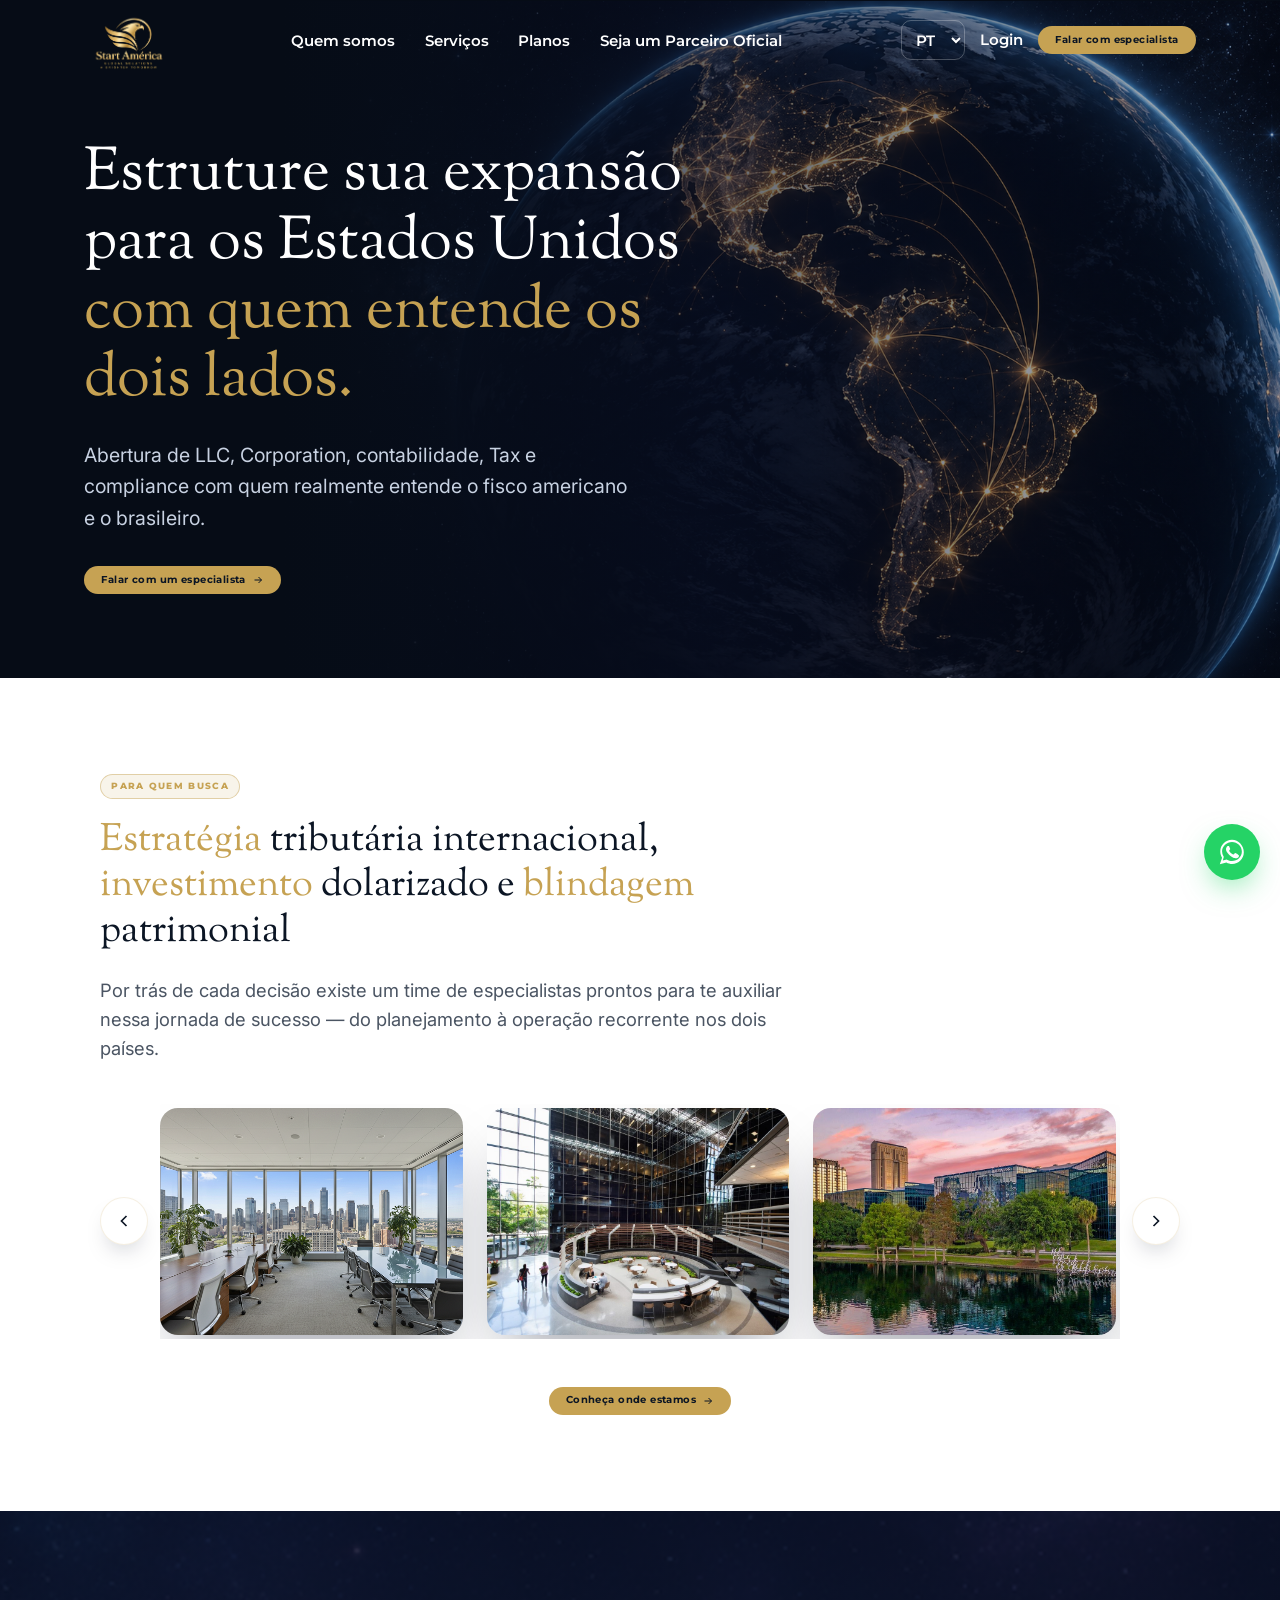
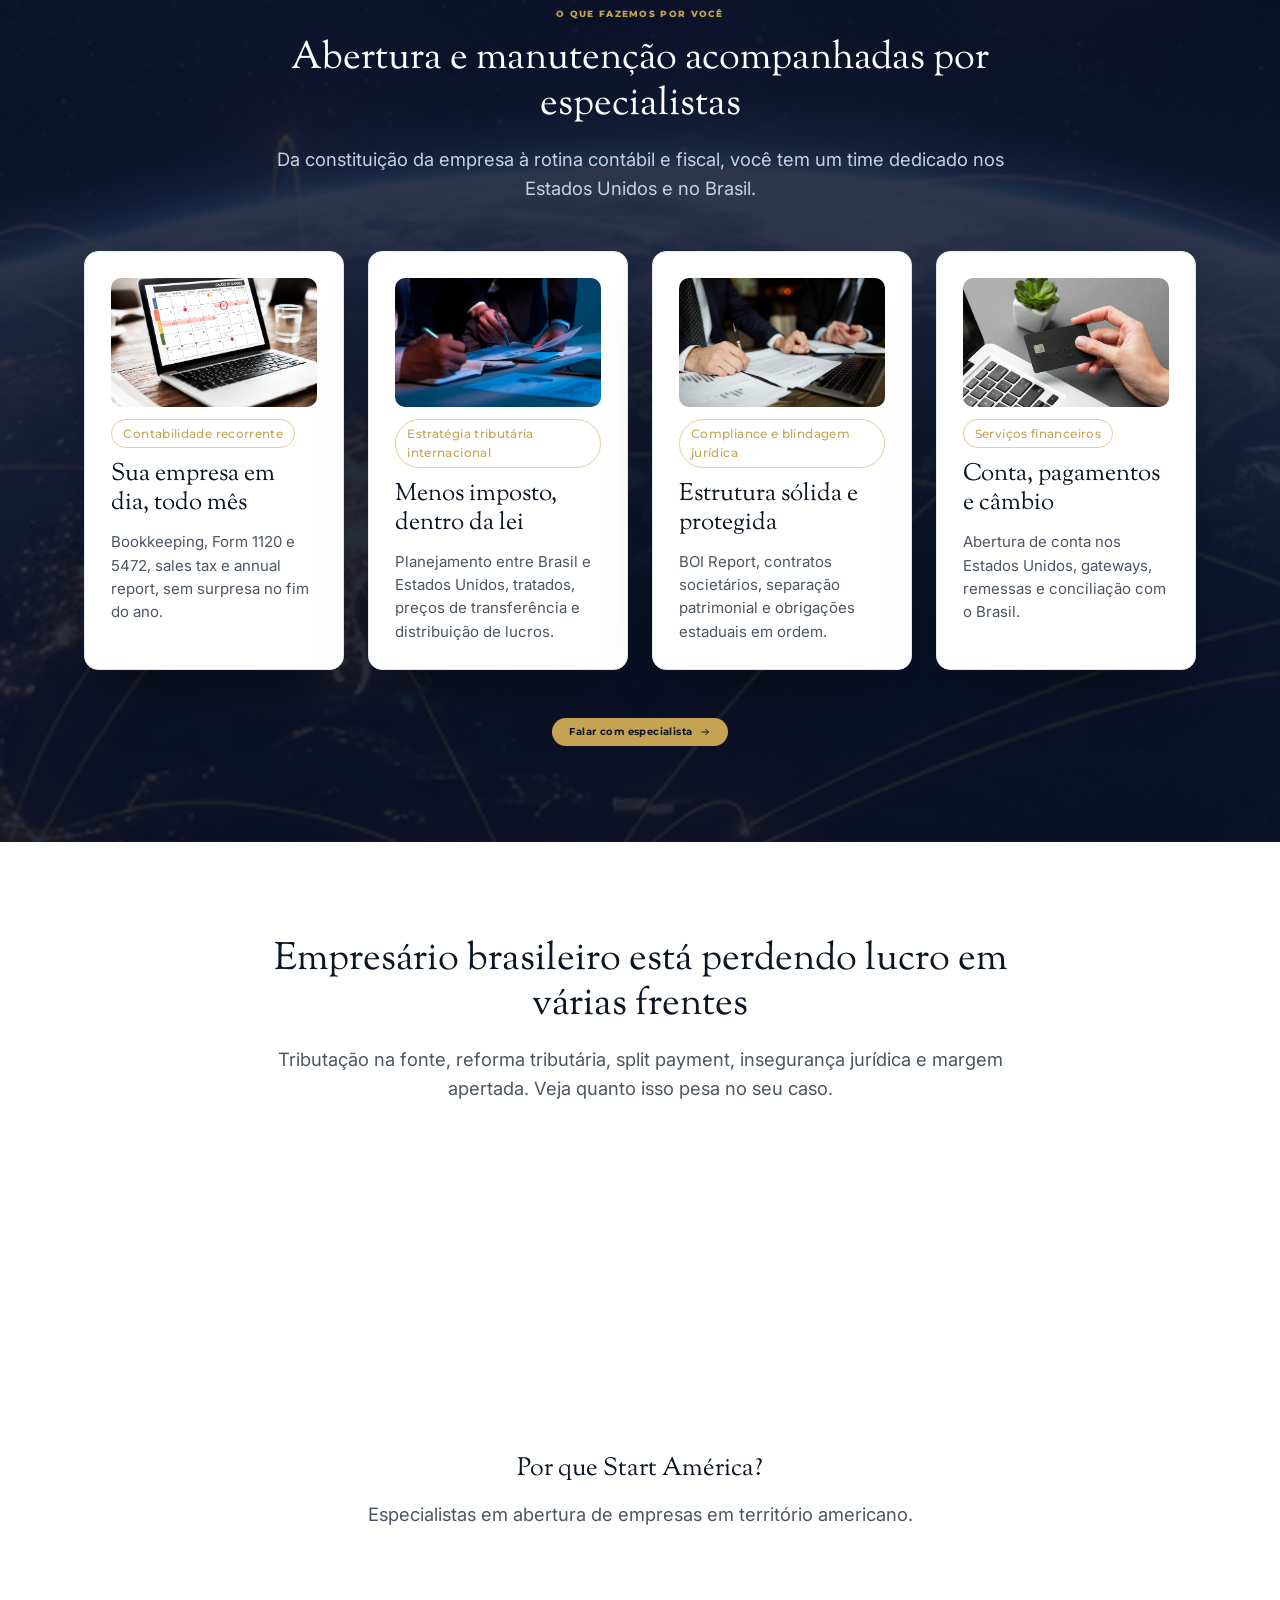
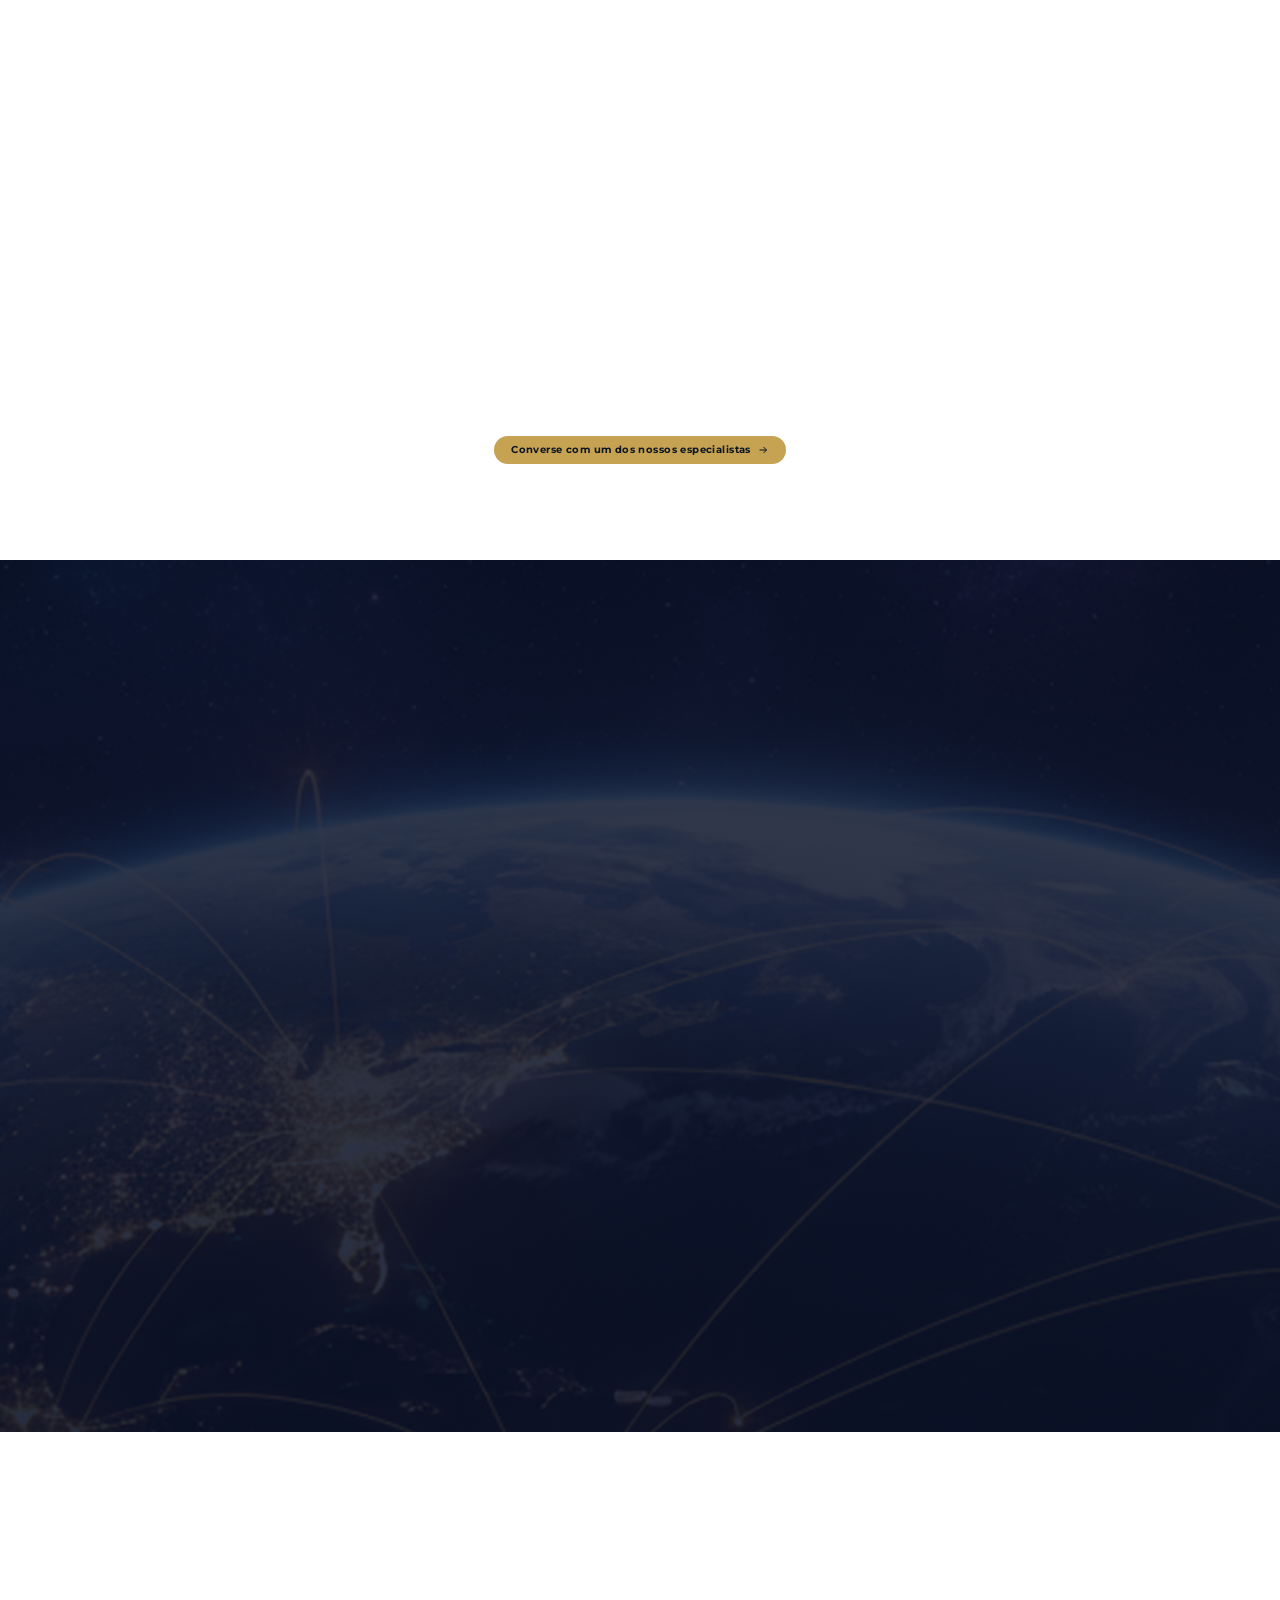
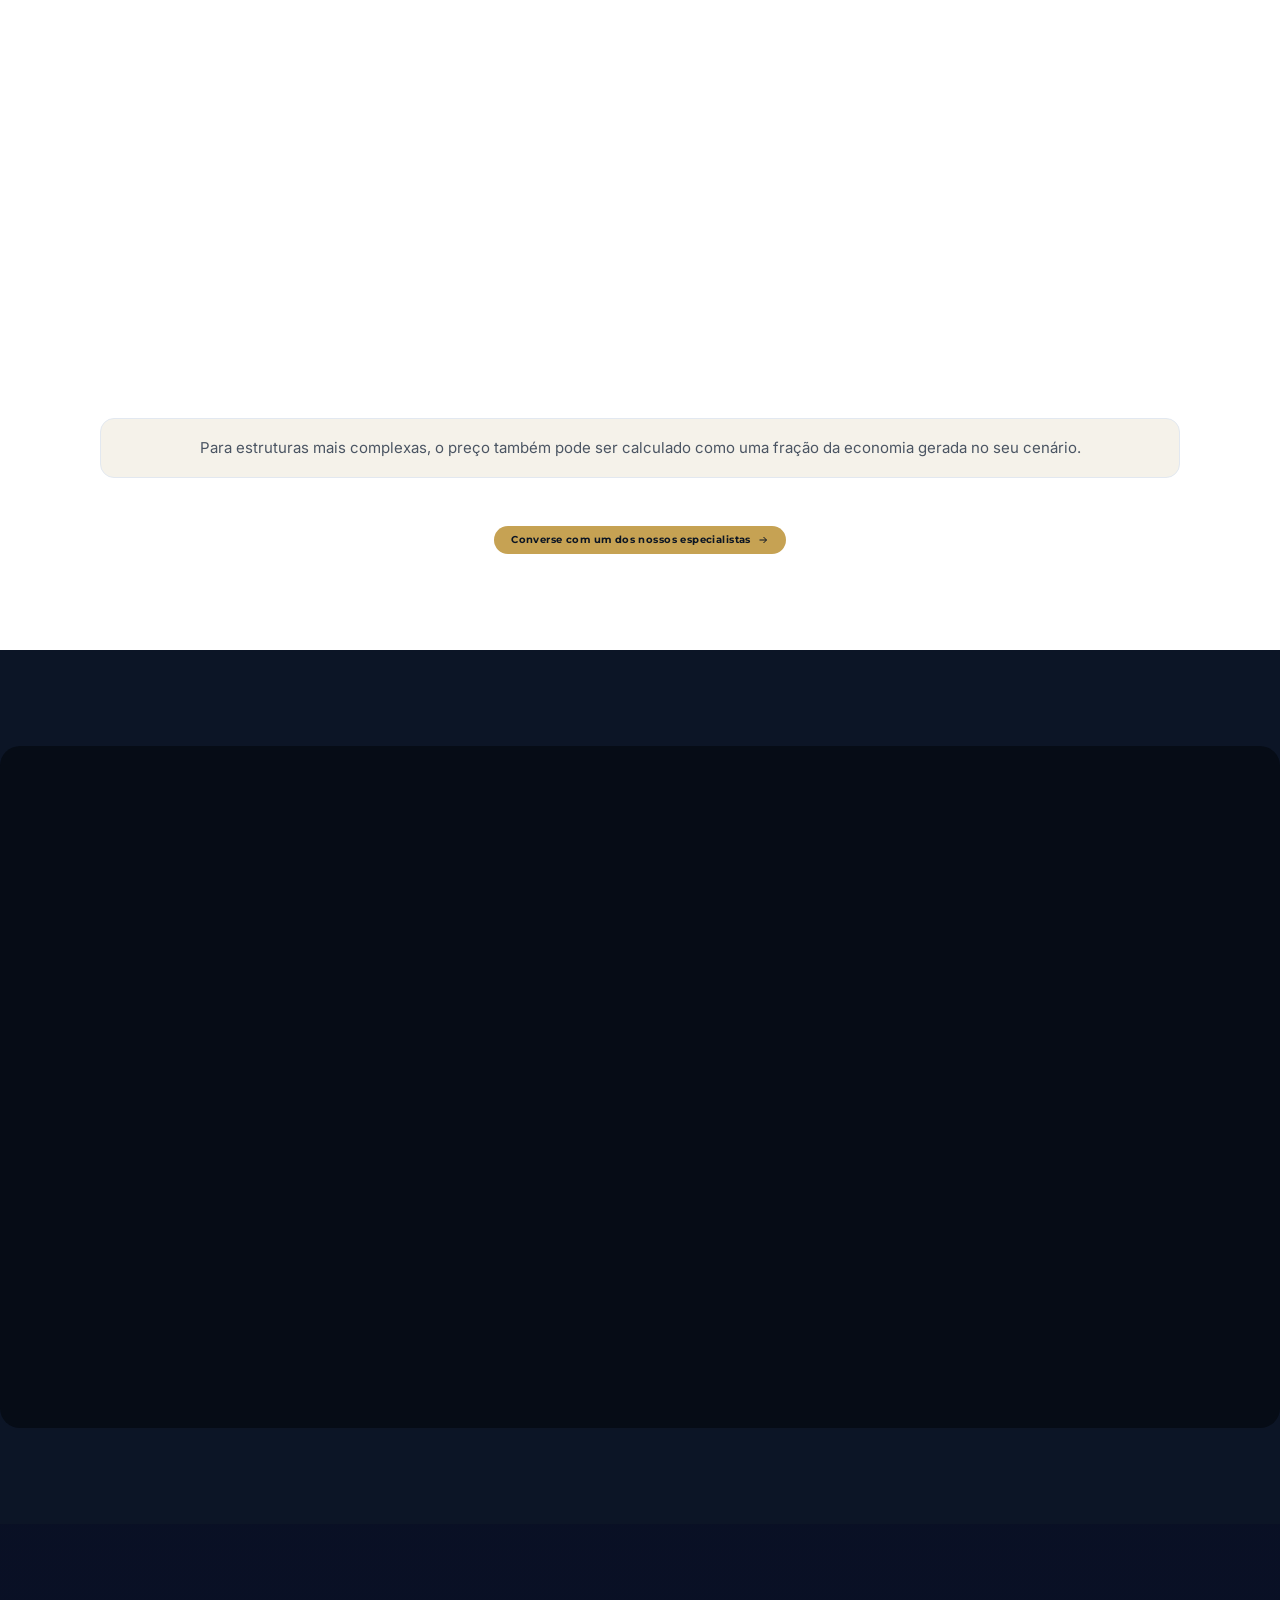
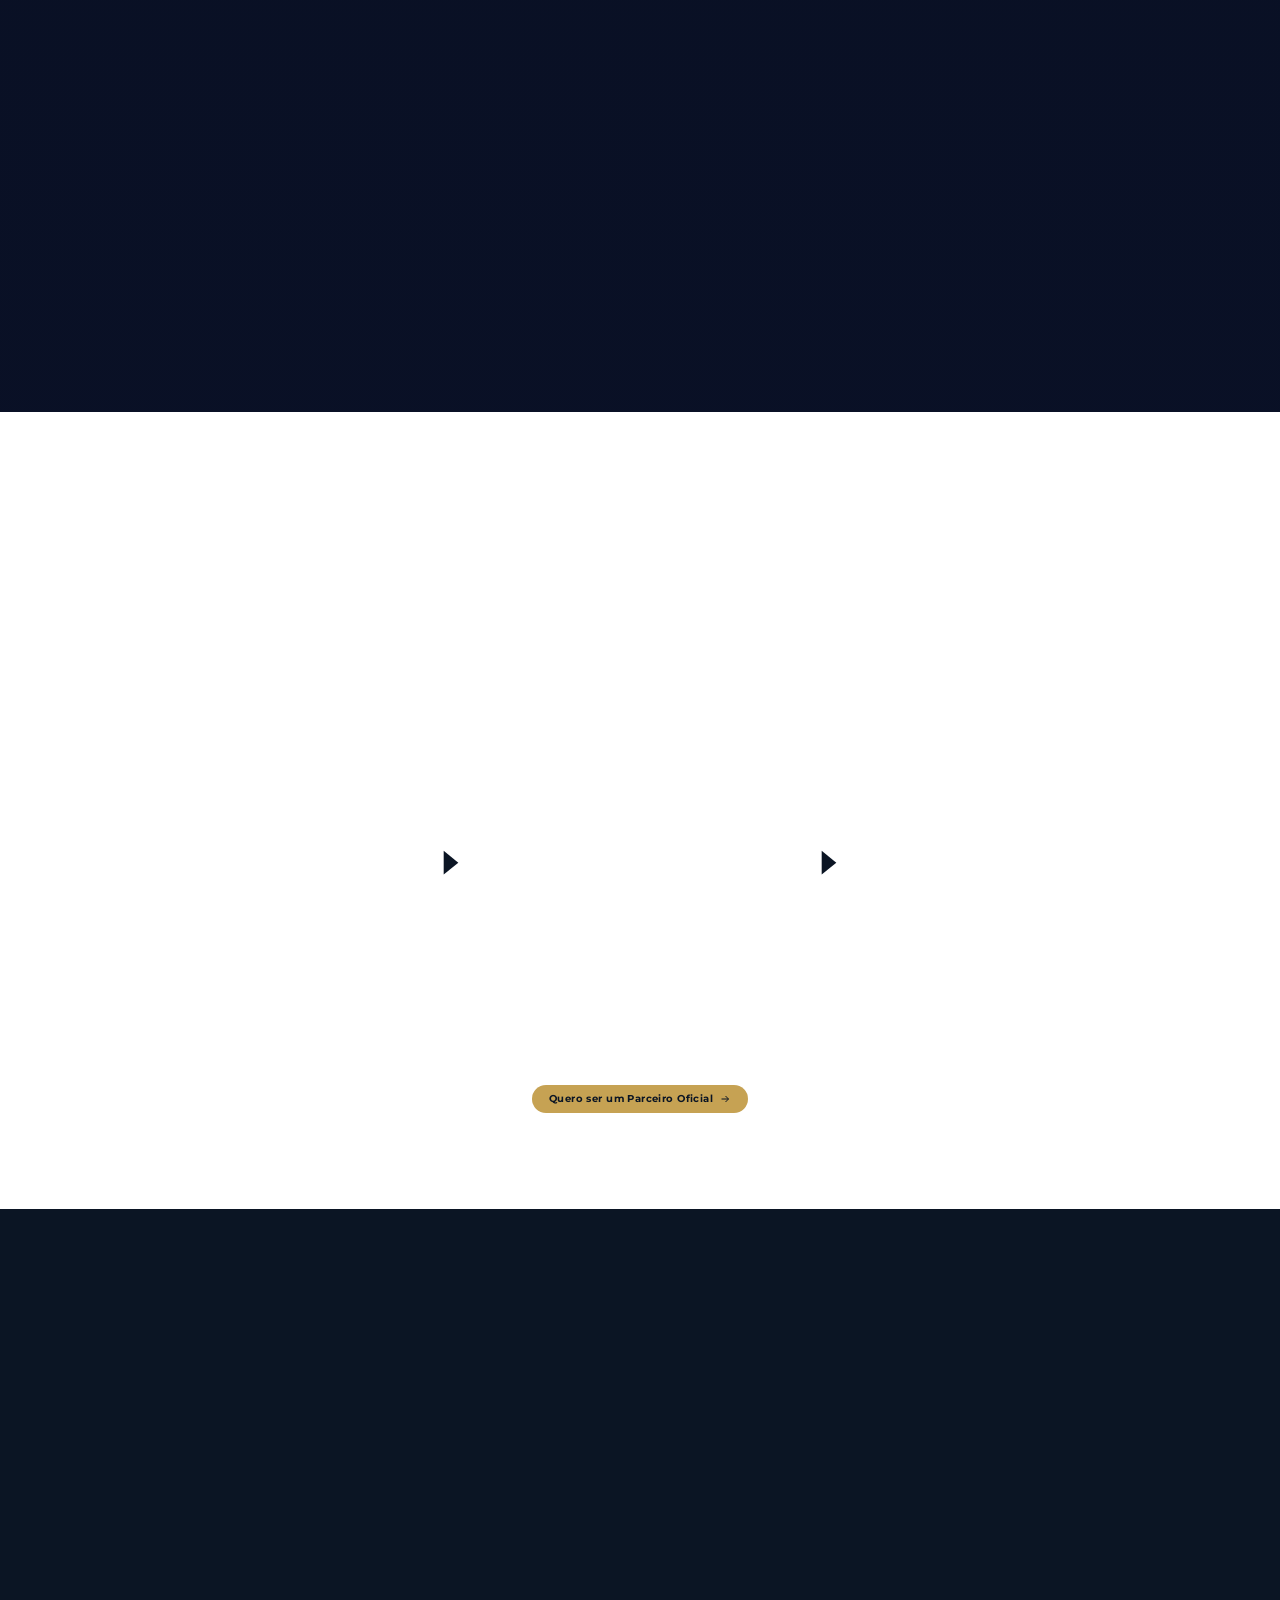
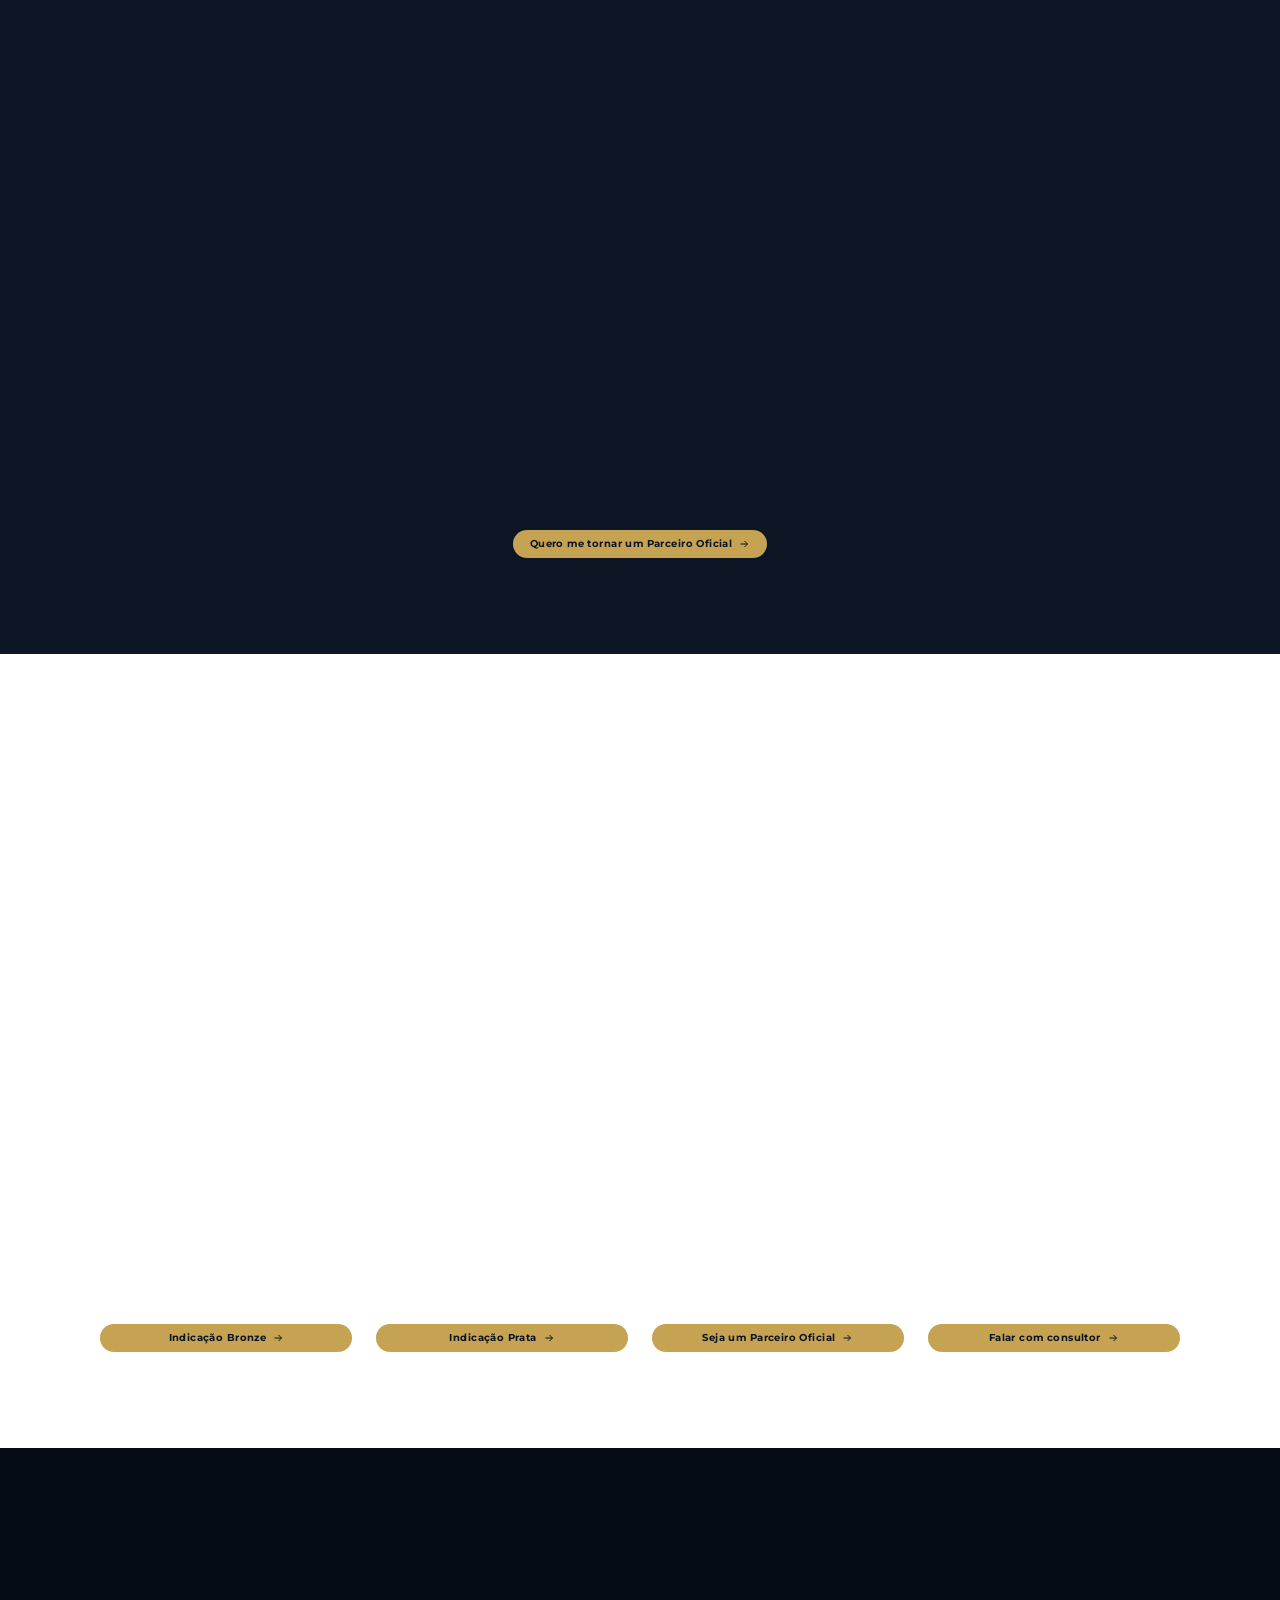
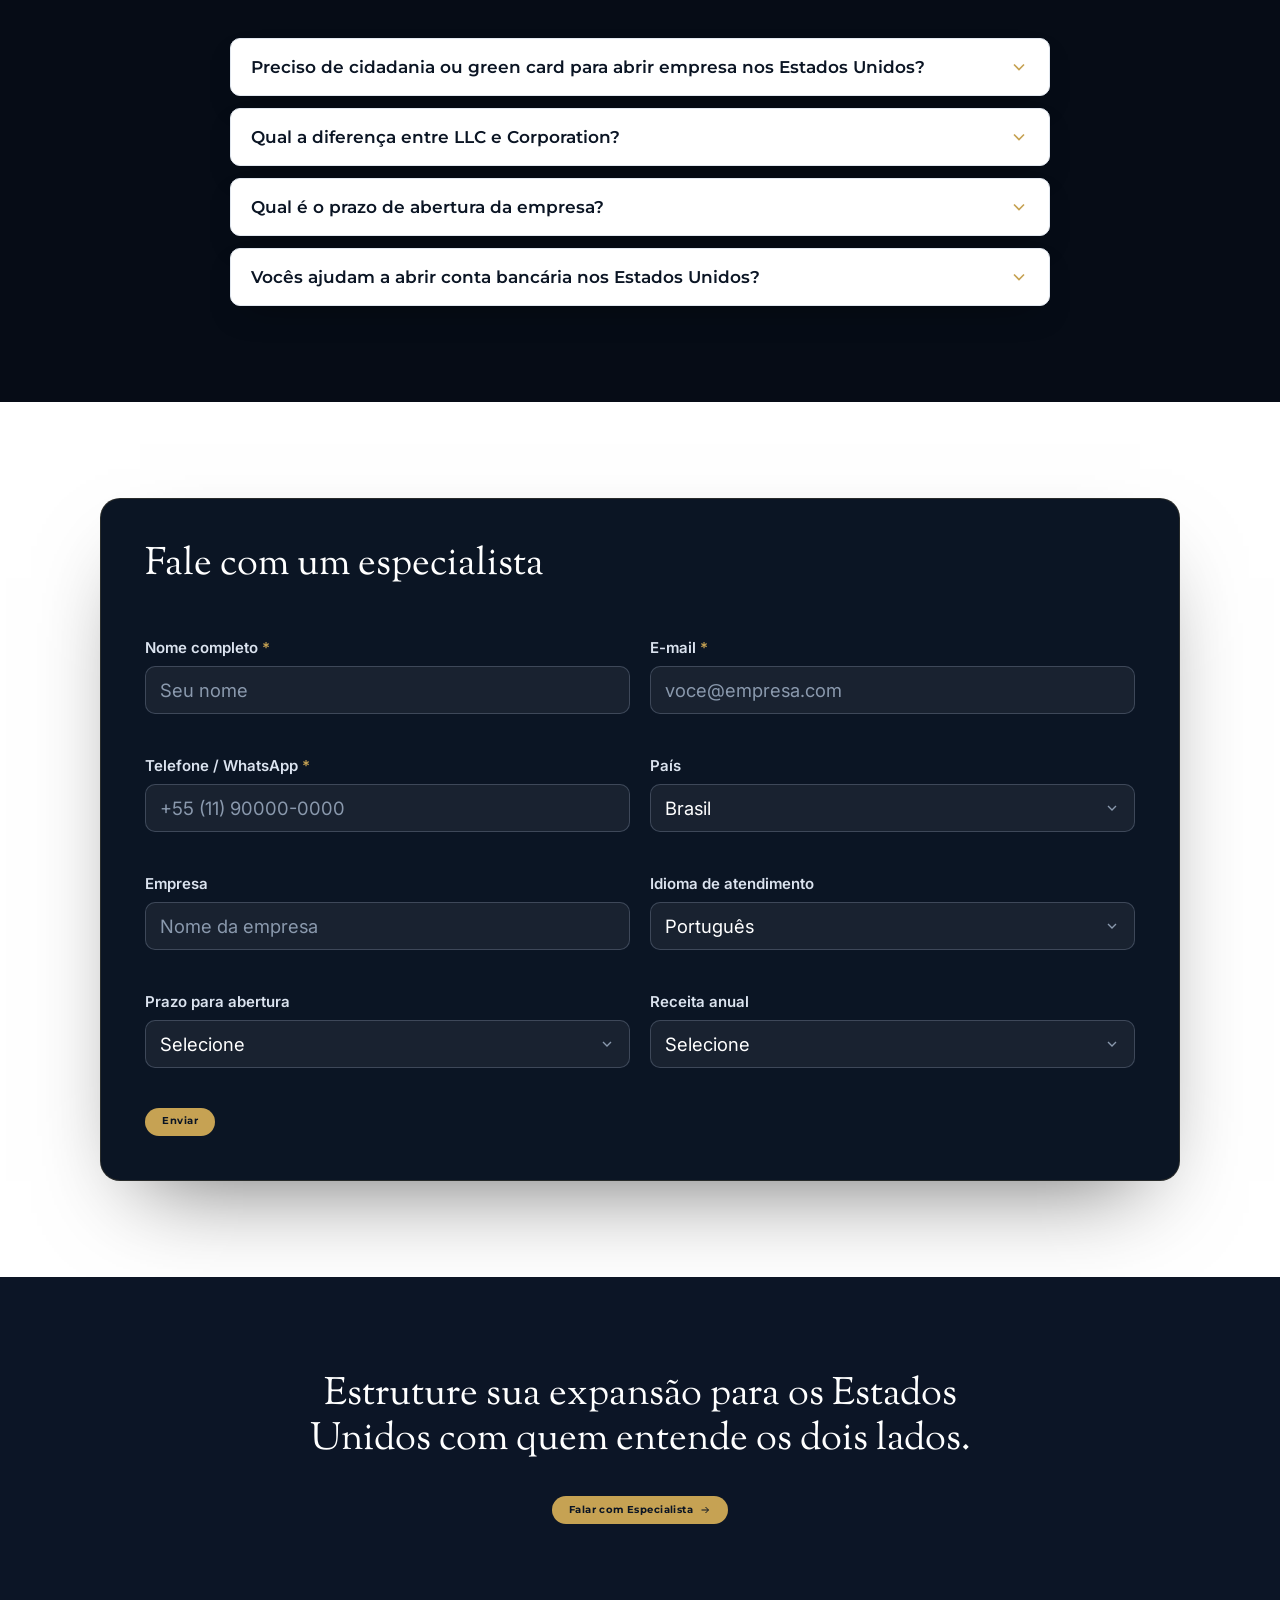
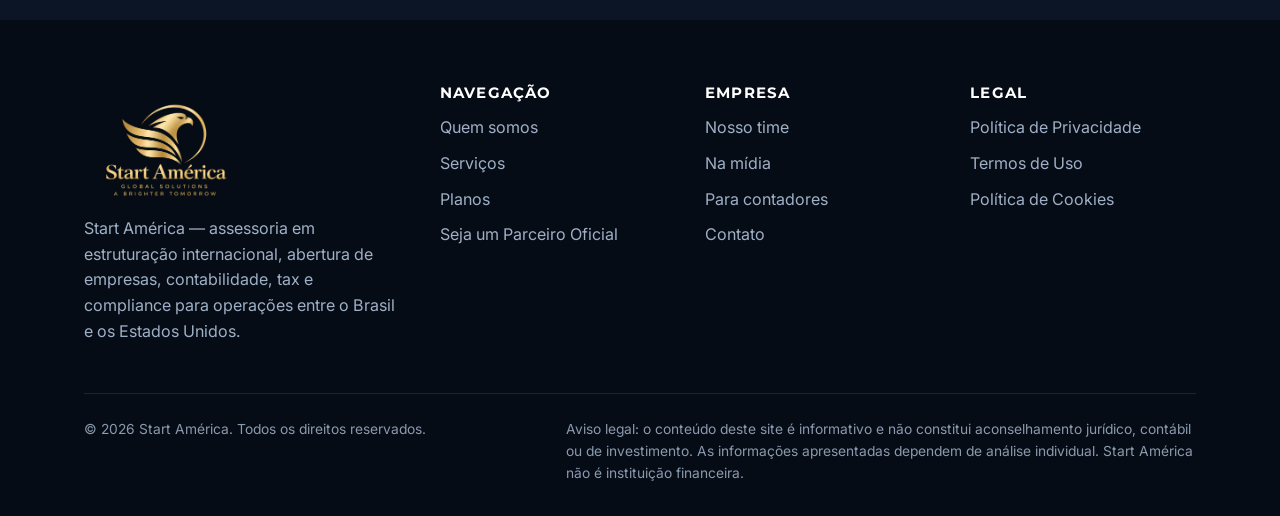
==== index.html @ 2daf27dd "Remove ultimas mencoes ao simulador (aviso legal, FAQ, traducoes) - Aviso legal do rodape nao cita m" ====
<!DOCTYPE html>
<html lang="pt-BR">
<head>
  <meta charset="UTF-8" />
  <meta name="viewport" content="width=device-width, initial-scale=1, viewport-fit=cover" />
  <title>Start América — Estruture sua expansão para os Estados Unidos</title>
  <meta name="description" content="Abertura de LLC e Corporation, contabilidade, Tax e compliance para brasileiros que expandem para os Estados Unidos. Estratégia tributária internacional com quem entende os dois lados." />
  <meta name="theme-color" content="#0A192F" />

  <!-- Open Graph (imagem de exemplo — substituir) -->
  <meta property="og:title" content="Start América — Expansão para os Estados Unidos" />
  <meta property="og:description" content="Estratégia tributária internacional, abertura de LLC/Corp, contabilidade e compliance." />
  <meta property="og:image" content="https://exemplo.startamerica.com/assets/img/og-cover.jpg" />
  <meta property="og:type" content="website" />

  <link rel="preconnect" href="https://fonts.googleapis.com" />
  <link rel="preconnect" href="https://fonts.gstatic.com" crossorigin />
  <link href="https://fonts.googleapis.com/css2?family=Montserrat:wght@500;600;700;800&family=Inter:wght@400;500;600;700&family=Geist:wght@400;500&family=Sorts+Mill+Goudy:ital@0;1&display=swap" rel="stylesheet" />

  <link rel="stylesheet" href="assets/css/styles.css?v=20260913a" />
</head>
<body>
  <a class="skip-link" href="#conteudo">Pular para o conteúdo</a>

  <!-- ============ 1. HEADER ============ -->
  <header class="site-header site-header--overlay">
    <div class="container container--wide site-header__inner">
      <a href="/" class="brand" aria-label="Start América — página inicial">
        <img src="assets/img/logo-start-america-dourada.png" alt="Start América"
             width="120" height="90"
             onerror="this.replaceWith(Object.assign(document.createElement('span'),{textContent:'START AMÉRICA',style:'font-family:Montserrat,sans-serif;font-weight:800;color:#D9A441;letter-spacing:.02em'}))" />
      </a>

      <nav class="primary-nav" id="primary-nav" aria-label="Navegação principal">
        <ul>
          <li><a href="#quem-somos" data-i18n="nav.about">Quem somos</a></li>
          <li><a href="#servicos" data-i18n="nav.services">Serviços</a></li>
          <li><a href="#planos" data-i18n="nav.plans">Planos</a></li>
          <li><a href="seja-parceiro.html" data-i18n="nav.partner">Seja um Parceiro Oficial</a></li>
        </ul>
        <div class="mobile-actions">
          <label class="sr-only" for="lang-mobile">Idioma</label>
          <select class="lang-select" id="lang-mobile" data-lang-select>
            <option value="pt" selected>PT</option>
            <option value="en">EN</option>
            <option value="es">ES</option>
          </select>
          <a class="btn btn--ghost" href="login.html">Login</a>
          <a class="btn btn--gold" href="contato.html">Falar com especialista</a>
        </div>
      </nav>

      <div class="header-actions">
        <label class="sr-only" for="lang-desktop">Idioma</label>
        <select class="lang-select" id="lang-desktop" data-lang-select>
          <option value="pt" selected>PT</option>
          <option value="en">EN</option>
          <option value="es">ES</option>
        </select>
        <a class="login" href="login.html">Login</a>
        <a class="btn btn--gold" href="contato.html">Falar com especialista</a>
      </div>

      <button class="nav-toggle" type="button" aria-expanded="false" aria-controls="primary-nav" aria-label="Abrir menu">
        <span></span>
      </button>
    </div>
  </header>

  <main id="conteudo">

    <!-- ============ 2. HERO ============ -->
    <section class="photo-section hero">
      <!-- Imagem de fundo — Terra à noite com as rotas EUA ↔ Brasil -->
      <img class="photo-section__bg" onerror="this.remove()" src="assets/img/world-image.png"
           alt="" aria-hidden="true" width="1672" height="941" fetchpriority="high" />
      <div class="photo-section__overlay"></div>

      <div class="container container--wide">
        <div class="hero__grid">
          <div class="hero__copy">
            <h1 class="hero__title">
              Estruture sua expansão para os Estados Unidos
              <span class="text-gold">com quem entende os dois lados.</span>
            </h1>
            <p class="hero__text">
              Abertura de LLC, Corporation, contabilidade, Tax e compliance com quem
              realmente entende o fisco americano e o brasileiro.
            </p>
            <div class="hero__cta">
              <a class="btn btn--gold" href="contato.html">
                Falar com um especialista
                <svg class="btn__icon" viewBox="0 0 24 24" fill="none" stroke="currentColor" stroke-width="2" aria-hidden="true"><path d="M5 12h14M13 6l6 6-6 6"/></svg>
              </a>
            </div>
          </div>
        </div>
      </div>
    </section>

    <!-- ============ 3. SOBRE A EMPRESA ============ -->
    <section class="section bg-white" id="quem-somos">
      <div class="container">
        <div class="split__body reveal" style="max-width:720px">
          <span class="eyebrow eyebrow--pill">Para quem busca</span>
          <h2 class="h2">
            <span class="text-gold">Estratégia</span> tributária internacional,
            <span class="text-gold">investimento</span> dolarizado e
            <span class="text-gold">blindagem</span> patrimonial
          </h2>
          <p class="lead">
            Por trás de cada decisão existe um time de especialistas prontos para te
            auxiliar nessa jornada de sucesso — do planejamento à operação recorrente
            nos dois países.
          </p>
        </div>

        <div class="location-carousel reveal" data-carousel data-carousel-loop data-carousel-autoplay="4000">
          <button class="location-carousel__arrow location-carousel__arrow--prev" type="button" aria-label="Imagem anterior" data-carousel-prev>
            <svg viewBox="0 0 24 24" fill="none" stroke="currentColor" stroke-width="2" aria-hidden="true"><path d="M15 6l-6 6 6 6"/></svg>
          </button>
          <div class="location-carousel__viewport" data-carousel-viewport>
            <ul class="location-carousel__track" data-carousel-track>
              <li class="location-carousel__slide"><img src="assets/img/card-1.png" alt="Sala de reunião com vista panorâmica da cidade" width="600" height="450" loading="lazy" /></li>
              <li class="location-carousel__slide"><img src="assets/img/sobre-card-2.jpg" alt="Átrio interno de um centro empresarial moderno" width="600" height="450" loading="lazy" /></li>
              <li class="location-carousel__slide"><img src="assets/img/sobre-card-3.jpg" alt="Fachada de complexo de escritórios internacional ao entardecer" width="600" height="450" loading="lazy" /></li>
              <li class="location-carousel__slide"><img src="assets/img/landmark-center-patio.jpg" alt="Pátio externo do complexo com áreas de convivência" width="600" height="450" loading="lazy" /></li>
              <li class="location-carousel__slide"><img src="assets/img/landmark-center-fachada.jpg" alt="Fachada de vidro do edifício com jardim ao entardecer" width="600" height="450" loading="lazy" /></li>
              <li class="location-carousel__slide"><img src="assets/img/landmark-center-lago.jpg" alt="Torres gêmeas do complexo refletidas no lago" width="600" height="450" loading="lazy" /></li>
              <li class="location-carousel__slide"><img src="assets/img/landmark-center-sala-reuniao.jpg" alt="Sala de treinamento e reuniões do complexo" width="600" height="450" loading="lazy" /></li>
            </ul>
          </div>
          <button class="location-carousel__arrow location-carousel__arrow--next" type="button" aria-label="Próxima imagem" data-carousel-next>
            <svg viewBox="0 0 24 24" fill="none" stroke="currentColor" stroke-width="2" aria-hidden="true"><path d="M9 6l6 6-6 6"/></svg>
          </button>
        </div>

        <div class="section-cta">
          <a class="btn btn--gold" href="https://www.highwoods.com/find-your-space/detail/landmark-center-two" target="_blank" rel="noopener">
            Conheça onde estamos
            <svg class="btn__icon" viewBox="0 0 24 24" fill="none" stroke="currentColor" stroke-width="2" aria-hidden="true"><path d="M5 12h14M13 6l6 6-6 6"/></svg>
          </a>
        </div>
      </div>
    </section>

    <!-- ============ 4. SERVIÇOS ============ -->
    <section class="photo-section section" id="servicos">
      <img class="photo-section__bg" onerror="this.remove()" src="assets/img/servicos-bg.png" alt="" aria-hidden="true" width="1440" height="900" loading="lazy" />
      <div class="photo-section__overlay"></div>

      <div class="container container--wide">
        <div class="section__head section__head--center reveal">
          <span class="eyebrow">O que fazemos por você</span>
          <h2 class="h2">Abertura e manutenção acompanhadas por especialistas</h2>
          <p class="lead" style="color:#c8d2e2">
            Da constituição da empresa à rotina contábil e fiscal, você tem um time
            dedicado nos Estados Unidos e no Brasil.
          </p>
        </div>

        <div class="card-grid" data-snap-mobile>
          <article class="card reveal">
            <div class="card__media"><img src="assets/img/servico-contabilidade.jpg" alt="" aria-hidden="true" width="400" height="250" loading="lazy" /></div>
            <span class="tag">Contabilidade recorrente</span>
            <h3 class="card__title">Sua empresa em dia, todo mês</h3>
            <p class="card__text">Bookkeeping, Form 1120 e 5472, sales tax e annual report, sem surpresa no fim do ano.</p>
          </article>
          <article class="card reveal">
            <div class="card__media"><img src="assets/img/servico-tributaria.jpg" alt="" aria-hidden="true" width="400" height="250" loading="lazy" /></div>
            <span class="tag">Estratégia tributária internacional</span>
            <h3 class="card__title">Menos imposto, dentro da lei</h3>
            <p class="card__text">Planejamento entre Brasil e Estados Unidos, tratados, preços de transferência e distribuição de lucros.</p>
          </article>
          <article class="card reveal">
            <div class="card__media"><img src="assets/img/servico-compliance.jpg" alt="" aria-hidden="true" width="400" height="250" loading="lazy" /></div>
            <span class="tag">Compliance e blindagem jurídica</span>
            <h3 class="card__title">Estrutura sólida e protegida</h3>
            <p class="card__text">BOI Report, contratos societários, separação patrimonial e obrigações estaduais em ordem.</p>
          </article>
          <article class="card reveal">
            <div class="card__media"><img src="assets/img/servico-financeiro.jpg" alt="" aria-hidden="true" width="400" height="250" loading="lazy" /></div>
            <span class="tag">Serviços financeiros</span>
            <h3 class="card__title">Conta, pagamentos e câmbio</h3>
            <p class="card__text">Abertura de conta nos Estados Unidos, gateways, remessas e conciliação com o Brasil.</p>
          </article>
        </div>

        <div class="section-cta">
          <a class="btn btn--gold" href="contato.html">
            Falar com especialista
            <svg class="btn__icon" viewBox="0 0 24 24" fill="none" stroke="currentColor" stroke-width="2" aria-hidden="true"><path d="M5 12h14M13 6l6 6-6 6"/></svg>
          </a>
        </div>
      </div>
    </section>

    <!-- ============ 5. URGÊNCIA E COMPARAÇÃO ============ -->
    <section class="section bg-white" id="urgencia">
      <div class="container">
        <div class="section__head section__head--center reveal">
          <h2 class="h2">Empresário brasileiro está perdendo lucro em várias frentes</h2>
          <p class="lead">
            Tributação na fonte, reforma tributária, split payment, insegurança jurídica e
            margem apertada. Veja quanto isso pesa no seu caso.
          </p>
        </div>

        <div class="mini-grid" data-snap-mobile>
          <div class="mini-card reveal">
            <span class="tag">IRRF 10%</span>
            <h3>Tributação sobre a Renda</h3>
            <p>Arrecadação pesada sobre lucros que poderiam ser reinvestidos sem imposto retido.</p>
          </div>
          <div class="mini-card reveal">
            <span class="tag">Reforma</span>
            <h3>CBS + IBS</h3>
            <p>Transição tributária nacional que trará carga estimada em até 30% em serviços.</p>
          </div>
          <div class="mini-card reveal">
            <span class="tag">Fluxo de Caixa</span>
            <h3>Split Payment</h3>
            <p>Retenção imediata nas transações comerciais que drena o fluxo de caixa.</p>
          </div>
          <div class="mini-card reveal">
            <span class="tag">Compliance</span>
            <h3>Insegurança Jurídica</h3>
            <p>Súbitas alterações em regras de incentivos locais gerando alta vulnerabilidade.</p>
          </div>
          <div class="mini-card reveal">
            <span class="tag">Financeiro</span>
            <h3>Margem Comprimida</h3>
            <p>Aumento dos custos operacionais no Brasil sem repasse viável aos clientes finais.</p>
          </div>
        </div>

        <div class="section__head section__head--center" style="margin:8px auto 32px">
          <h3 class="h3">Por que Start América?</h3>
          <p class="lead">Especialistas em abertura de empresas em território americano.</p>
        </div>

        <!-- Tabela (desktop/tablet) -->
        <div class="compare reveal">
          <table>
            <thead>
              <tr>
                <th scope="col">Comparação</th>
                <th scope="col">Plataformas automatizadas</th>
                <th scope="col" class="col-start">Start América</th>
              </tr>
            </thead>
            <tbody>
              <tr>
                <th scope="row">Quem atende</th>
                <td><svg class="ic-x" viewBox="0 0 24 24" fill="none" stroke="currentColor" stroke-width="2" aria-hidden="true"><path d="M6 6l12 12M18 6L6 18"/></svg>Chat e fila de espera</td>
                <td class="col-start"><svg class="ic-check" viewBox="0 0 24 24" fill="none" stroke="currentColor" stroke-width="2" aria-hidden="true"><path d="M20 6L9 17l-5-5"/></svg>Especialista em disposição fulltime</td>
              </tr>
              <tr>
                <th scope="row">Estratégia tributária</th>
                <td><svg class="ic-x" viewBox="0 0 24 24" fill="none" stroke="currentColor" stroke-width="2" aria-hidden="true"><path d="M6 6l12 12M18 6L6 18"/></svg>Não oferece</td>
                <td class="col-start"><svg class="ic-check" viewBox="0 0 24 24" fill="none" stroke="currentColor" stroke-width="2" aria-hidden="true"><path d="M20 6L9 17l-5-5"/></svg>Compara 6 jurisdições e desenha a estrutura</td>
              </tr>
              <tr>
                <th scope="row">Erro em formulário do IRS</th>
                <td><svg class="ic-x" viewBox="0 0 24 24" fill="none" stroke="currentColor" stroke-width="2" aria-hidden="true"><path d="M6 6l12 12M18 6L6 18"/></svg>Você paga a multa</td>
                <td class="col-start"><svg class="ic-check" viewBox="0 0 24 24" fill="none" stroke="currentColor" stroke-width="2" aria-hidden="true"><path d="M20 6L9 17l-5-5"/></svg>Cobertura antimulta e riscos fiscais</td>
              </tr>
              <tr>
                <th scope="row">Seu contador no Brasil</th>
                <td><svg class="ic-x" viewBox="0 0 24 24" fill="none" stroke="currentColor" stroke-width="2" aria-hidden="true"><path d="M6 6l12 12M18 6L6 18"/></svg>Vira concorrente</td>
                <td class="col-start"><svg class="ic-check" viewBox="0 0 24 24" fill="none" stroke="currentColor" stroke-width="2" aria-hidden="true"><path d="M20 6L9 17l-5-5"/></svg>Vira associado remunerado</td>
              </tr>
              <tr>
                <th scope="row">Idiomas de atendimento</th>
                <td><svg class="ic-x" viewBox="0 0 24 24" fill="none" stroke="currentColor" stroke-width="2" aria-hidden="true"><path d="M6 6l12 12M18 6L6 18"/></svg>Inglês (fuso americano)</td>
                <td class="col-start"><svg class="ic-check" viewBox="0 0 24 24" fill="none" stroke="currentColor" stroke-width="2" aria-hidden="true"><path d="M20 6L9 17l-5-5"/></svg>Português, Espanhol e Inglês (Fuso Brasileiro)</td>
              </tr>
            </tbody>
          </table>
        </div>

        <!-- Comparação por tópicos (mobile) -->
        <div class="compare-cards" aria-hidden="false">
          <div class="compare-item"><h3>Quem atende</h3><div class="pair"><div><small>Plataformas</small>Chat e fila de espera</div><div class="is-start"><small>Start América</small>Especialista em disposição fulltime</div></div></div>
          <div class="compare-item"><h3>Estratégia tributária</h3><div class="pair"><div><small>Plataformas</small>Não oferece</div><div class="is-start"><small>Start América</small>Compara 6 jurisdições e desenha a estrutura</div></div></div>
          <div class="compare-item"><h3>Erro em formulário do IRS</h3><div class="pair"><div><small>Plataformas</small>Você paga a multa</div><div class="is-start"><small>Start América</small>Cobertura antimulta e riscos fiscais</div></div></div>
          <div class="compare-item"><h3>Seu contador no Brasil</h3><div class="pair"><div><small>Plataformas</small>Vira concorrente</div><div class="is-start"><small>Start América</small>Vira associado remunerado</div></div></div>
          <div class="compare-item"><h3>Idiomas de atendimento</h3><div class="pair"><div><small>Plataformas</small>Inglês (fuso americano)</div><div class="is-start"><small>Start América</small>Português, Espanhol e Inglês (Fuso Brasileiro)</div></div></div>
        </div>

        <div class="section-cta">
          <a class="btn btn--gold" href="contato.html">Converse com um dos nossos especialistas
            <svg class="btn__icon" viewBox="0 0 24 24" fill="none" stroke="currentColor" stroke-width="2" aria-hidden="true"><path d="M5 12h14M13 6l6 6-6 6"/></svg>
          </a>
        </div>
      </div>
    </section>

    <!-- ============ 6. DIFERENCIAIS + EQUIPE ============ -->
    <section class="photo-section section" id="diferenciais">
      <img class="photo-section__bg" onerror="this.remove()" src="assets/img/diferenciais-bg.png" alt="" aria-hidden="true" width="1440" height="1100" loading="lazy" />
      <div class="photo-section__overlay"></div>
      <div class="container container--wide">
        <div class="section__head section__head--center reveal">
          <h2 class="h2">O que torna a Start América diferente</h2>
        </div>
        <div class="card-grid card-grid--3">
          <article class="card card--icon reveal">
            <span class="card__icon" aria-hidden="true">
              <svg viewBox="0 0 24 24" fill="none" stroke="currentColor" stroke-width="1.8"><rect x="3" y="3" width="18" height="18" rx="3"/><rect x="8" y="8" width="8" height="8" rx="2"/></svg>
            </span>
            <h3 class="card__title">Estrutura completa<br>e especializada</h3>
            <p class="card__text">Abertura de empresa, conta bancária, endereço virtual e suporte completo — tudo pronto para você operar de imediato.</p>
          </article>
          <article class="card card--icon reveal">
            <span class="card__icon" aria-hidden="true">
              <svg viewBox="0 0 24 24" fill="none" stroke="currentColor" stroke-width="1.8"><path d="M12 22s8-4 8-10V5l-8-3-8 3v7c0 6 8 10 8 10z"/></svg>
            </span>
            <h3 class="card__title">Cobertura contra<br>riscos e multas</h3>
            <p class="card__text">Nossa consultoria carrega apólice de responsabilidade civil para que você tenha total tranquilidade operacional e jurídica.</p>
          </article>
          <article class="card card--icon reveal">
            <span class="card__icon" aria-hidden="true">
              <svg viewBox="0 0 24 24" fill="none" stroke="currentColor" stroke-width="1.8"><path d="M21 15a2 2 0 0 1-2 2H7l-4 4V5a2 2 0 0 1 2-2h14a2 2 0 0 1 2 2z"/></svg>
            </span>
            <h3 class="card__title">Atendimento em português,<br>espanhol e inglês.</h3>
            <p class="card__text">Nada de tickets misteriosos ou fusos horários incompatíveis. Atendimento em tempo real no fuso do Brasil.</p>
          </article>
        </div>

        <div class="team-block" id="equipe">
          <div class="team-block__msg reveal">
            <h2 class="h2">Estruture sua expansão para os Estados Unidos com quem entende os dois lados.</h2>
            <p class="lead" style="color:#c8d2e2">
              Você não fala com um chat robotizado. Fala direto com o time de especialistas
              responsável pela sua estrutura.
            </p>
          </div>
          <div class="member reveal">
            <img class="member__avatar" src="assets/img/Frame.png" alt="Fernanda Silveira" width="96" height="96" loading="lazy" />
            <div>
              <p class="member__name">Fernanda Silveira</p>
              <p class="member__role">Especialista em Incorporação</p>
              <p class="member__text">Líder técnica responsável pelo trâmite ágil de EIN e documentação estadual.</p>
            </div>
          </div>
        </div>
      </div>
    </section>

    <!-- ============ 8. PLANOS ============ -->
    <section class="section bg-white" id="planos">
      <div class="container">
        <div class="section__head section__head--center reveal">
          <h2 class="h2">Um plano para cada momento da sua operação nos Estados Unidos</h2>
        </div>

        <div class="card-grid" data-snap-mobile>
          <article class="plan reveal">
            <p class="plan__name">Essencial</p>
            <p class="plan__desc">Para profissionais liberais e freelancers iniciando a exportação de serviços.</p>
            <ul class="plan__list">
              <li><svg viewBox="0 0 24 24" fill="none" stroke="currentColor" stroke-width="2" aria-hidden="true"><path d="M20 6L9 17l-5-5"/></svg> Abertura de LLC inclusa</li>
              <li><svg viewBox="0 0 24 24" fill="none" stroke="currentColor" stroke-width="2" aria-hidden="true"><path d="M20 6L9 17l-5-5"/></svg> Endereço Fiscal Premium</li>
              <li><svg viewBox="0 0 24 24" fill="none" stroke="currentColor" stroke-width="2" aria-hidden="true"><path d="M20 6L9 17l-5-5"/></svg> Suporte prioritário</li>
            </ul>
          </article>

          <article class="plan plan--featured reveal">
            <span class="plan__badge">Recomendado</span>
            <p class="plan__name">Profissional</p>
            <p class="plan__desc">O plano mais equilibrado com suporte dedicado de alto nível.</p>
            <ul class="plan__list">
              <li><svg viewBox="0 0 24 24" fill="none" stroke="currentColor" stroke-width="2" aria-hidden="true"><path d="M20 6L9 17l-5-5"/></svg> Abertura de LLC inclusa</li>
              <li><svg viewBox="0 0 24 24" fill="none" stroke="currentColor" stroke-width="2" aria-hidden="true"><path d="M20 6L9 17l-5-5"/></svg> Endereço Fiscal Premium</li>
              <li><svg viewBox="0 0 24 24" fill="none" stroke="currentColor" stroke-width="2" aria-hidden="true"><path d="M20 6L9 17l-5-5"/></svg> Suporte prioritário</li>
            </ul>
          </article>

          <article class="plan reveal">
            <p class="plan__name">Prime</p>
            <p class="plan__desc">Para empresas com faturamento estruturado e múltiplos sócios.</p>
            <ul class="plan__list">
              <li><svg viewBox="0 0 24 24" fill="none" stroke="currentColor" stroke-width="2" aria-hidden="true"><path d="M20 6L9 17l-5-5"/></svg> Abertura de LLC inclusa</li>
              <li><svg viewBox="0 0 24 24" fill="none" stroke="currentColor" stroke-width="2" aria-hidden="true"><path d="M20 6L9 17l-5-5"/></svg> Endereço Fiscal Premium</li>
              <li><svg viewBox="0 0 24 24" fill="none" stroke="currentColor" stroke-width="2" aria-hidden="true"><path d="M20 6L9 17l-5-5"/></svg> Suporte prioritário</li>
            </ul>
          </article>

          <article class="plan reveal">
            <p class="plan__name">Corporate</p>
            <p class="plan__desc">Solução sob medida para Holdings ou operações de e-commerce complexas.</p>
            <ul class="plan__list">
              <li><svg viewBox="0 0 24 24" fill="none" stroke="currentColor" stroke-width="2" aria-hidden="true"><path d="M20 6L9 17l-5-5"/></svg> Abertura de LLC inclusa</li>
              <li><svg viewBox="0 0 24 24" fill="none" stroke="currentColor" stroke-width="2" aria-hidden="true"><path d="M20 6L9 17l-5-5"/></svg> Endereço Fiscal Premium</li>
              <li><svg viewBox="0 0 24 24" fill="none" stroke="currentColor" stroke-width="2" aria-hidden="true"><path d="M20 6L9 17l-5-5"/></svg> Suporte prioritário</li>
            </ul>
          </article>
        </div>

        <p class="plans-note">
          Para estruturas mais complexas, o preço também pode ser calculado como uma fração
          da economia gerada no seu cenário.
        </p>

        <div class="section-cta">
          <a class="btn btn--gold" href="contato.html">Converse com um dos nossos especialistas
            <svg class="btn__icon" viewBox="0 0 24 24" fill="none" stroke="currentColor" stroke-width="2" aria-hidden="true"><path d="M5 12h14M13 6l6 6-6 6"/></svg>
          </a>
        </div>
      </div>
    </section>

    <!-- ============ 9. START AMÉRICA NA MÍDIA ============ -->
    <section class="section media-section" id="midia">
      <div class="container container--wide">
        <div class="section__head reveal">
          <span class="eyebrow eyebrow--pill">Start América na mídia</span>
          <h2 class="h2">O que o mercado está falando sobre a nossa expansão</h2>
        </div>
        <div class="card-grid card-grid--3" data-snap-mobile>
          <article class="media-card reveal">
            <div class="media-card__head">
              <span class="media-card__logo">
                <svg class="media-card__doc" viewBox="0 0 24 24" fill="none" stroke="currentColor" stroke-width="1.7" aria-hidden="true"><path d="M14 2H6a2 2 0 0 0-2 2v16a2 2 0 0 0 2 2h12a2 2 0 0 0 2-2V8z"/><path d="M14 2v6h6M9 13h6M9 17h6"/></svg>
                <img src="assets/img/logo-exame.webp" alt="Exame" width="76" height="22" loading="lazy" />
              </span>
              <span class="media-card__cat">Exclusivo</span>
            </div>
            <p class="media-card__title">Start América recebe smart money de empresa de tecnologia especializada em Saas para contabilidade.</p>
            <p class="media-card__excerpt">Com foco na transição tributária e na busca por segurança jurídica, a nova estrutura simplifica a abertura e manutenção de empresas nos EUA.</p>
            <div class="media-card__meta">
              <span class="media-card__date">14 Out 2026</span>
              <a class="link-arrow" href="#">Ler reportagem <svg viewBox="0 0 24 24" fill="none" stroke="currentColor" stroke-width="2" aria-hidden="true"><path d="M5 12h14M13 6l6 6-6 6"/></svg></a>
            </div>
          </article>
          <article class="media-card reveal">
            <div class="media-card__head">
              <span class="media-card__logo">
                <svg class="media-card__doc" viewBox="0 0 24 24" fill="none" stroke="currentColor" stroke-width="1.7" aria-hidden="true"><path d="M14 2H6a2 2 0 0 0-2 2v16a2 2 0 0 0 2 2h12a2 2 0 0 0 2-2V8z"/><path d="M14 2v6h6M9 13h6M9 17h6"/></svg>
                <img src="assets/img/logo-valor.png" alt="Valor Econômico" width="96" height="22" loading="lazy" />
              </span>
              <span class="media-card__cat">Negócios</span>
            </div>
            <p class="media-card__title">Empresa Start América dispara na corrida para expandir empresas brasileiras para Estados Unidos</p>
            <p class="media-card__excerpt">Iniciativa pioneira visa blindar o caixa de exportadores de serviços contra o ‘split payment’ e as incertezas da reforma tributária nacional.</p>
            <div class="media-card__meta">
              <span class="media-card__date">08 Set 2026</span>
              <a class="link-arrow" href="#">Ler reportagem <svg viewBox="0 0 24 24" fill="none" stroke="currentColor" stroke-width="2" aria-hidden="true"><path d="M5 12h14M13 6l6 6-6 6"/></svg></a>
            </div>
          </article>
          <article class="media-card reveal">
            <div class="media-card__head">
              <span class="media-card__logo">
                <svg class="media-card__doc" viewBox="0 0 24 24" fill="none" stroke="currentColor" stroke-width="1.7" aria-hidden="true"><path d="M14 2H6a2 2 0 0 0-2 2v16a2 2 0 0 0 2 2h12a2 2 0 0 0 2-2V8z"/><path d="M14 2v6h6M9 13h6M9 17h6"/></svg>
                <img src="assets/img/logo-infomoney.png" alt="InfoMoney" width="92" height="22" loading="lazy" />
              </span>
              <span class="media-card__cat">Mercado</span>
            </div>
            <p class="media-card__title">Start América capta rodada seed liderada por sócios da Veri e projeta expansão</p>
            <p class="media-card__excerpt">Empresa com plataforma automatizada e atendimento com especialistas focada em facilitação na expansão internacional e abertu…</p>
            <div class="media-card__meta">
              <span class="media-card__date">25 Ago 2026</span>
              <a class="link-arrow" href="#">Ler reportagem <svg viewBox="0 0 24 24" fill="none" stroke="currentColor" stroke-width="2" aria-hidden="true"><path d="M5 12h14M13 6l6 6-6 6"/></svg></a>
            </div>
          </article>
        </div>
      </div>
    </section>

    <!-- ============ 10. PARCEIROS OFICIAIS (banner) ============ -->
    <section class="photo-section partner-banner" id="parceiros">
      <img class="photo-section__bg" onerror="this.remove()" src="assets/img/imagem-predio-ofc.jpg" alt="" aria-hidden="true" width="1440" height="440" loading="lazy" />
      <div class="photo-section__overlay"></div>
      <div class="container container--wide">
        <div class="partner-banner__grid">
          <div class="partner-banner__body reveal">
            <h2 class="h2 partner-banner__title"><span class="text-gold">Seja um parceiro</span><br>Start América</h2>
            <p class="lead" style="color:#d7deea">
              <strong>Indique a Start América ou faça parcerias de estruturação internacional</strong>
              mantendo o compliance no Brasil em perfeita harmonia e ganhe até 30% de comissão recorrente.
            </p>
            <a class="btn btn--gold" href="seja-parceiro.html">
              Quero me tornar um Parceiro Oficial
              <svg class="btn__icon" viewBox="0 0 24 24" fill="none" stroke="currentColor" stroke-width="2" aria-hidden="true"><path d="M5 12h14M13 6l6 6-6 6"/></svg>
            </a>
          </div>
          <div class="partner-banner__seal reveal">
            <img src="assets/img/accountants-right.png" alt="Selo Parceiro Oficial Start América"
                 width="280" height="280" />
          </div>
        </div>
      </div>
    </section>

    <!-- ============ 11. FLUXO DE PARCERIA ============ -->
    <section class="section bg-white" id="fluxo">
      <div class="container">
        <div class="section__head section__head--center reveal">
          <span class="eyebrow eyebrow--pill">Fluxo de parceria</span>
          <h2 class="h2">Entenda como funciona o fluxo de parceria do início ao fim</h2>
        </div>
        <div class="flow">
          <div class="flow__step reveal">
            <p class="flow__step-name">Clientes</p>
            <span class="tag">Busca expansão internacional</span>
            <p>Empresas ou pessoas que buscam abertura de empresa nos Estados Unidos, segurança patrimonial, estratégia tributária, compra de imóvel estrangeiro, expansão internacional e abertura de novos negócios no Estados Unidos, investimento dolarizado.</p>
          </div>
          <div class="flow__connector" aria-hidden="true">
            <svg viewBox="0 0 24 32" fill="currentColor"><path d="M4 3l16 13L4 29z"/></svg>
          </div>
          <div class="flow__step reveal">
            <p class="flow__step-name">Parceiro Oficial</p>
            <span class="tag">Indicação e venda</span>
            <p>Escritórios de contabilidade, Advocacias e imobiliárias e/ou corretores que atendem ou possuem conexão direta com o clientes que buscam a expansão internacional e/ou abertura de empresas no Estados Unidos e conseguem fazer a ponte para conectar o cliente ao projeto da Start América.</p>
          </div>
          <div class="flow__connector" aria-hidden="true">
            <svg viewBox="0 0 24 32" fill="currentColor"><path d="M4 3l16 13L4 29z"/></svg>
          </div>
          <div class="flow__step reveal">
            <p class="flow__step-name">Start América</p>
            <span class="tag">Atendimento e operação</span>
            <p>Todo operacional como abertura de empresa, contas bancárias, formulários e impostos anuais e estaduais, endereço virtual, entre outros serviços de compliance tributário.</p>
          </div>
        </div>
        <div class="section-cta">
          <a class="btn btn--gold" href="seja-parceiro.html">Quero ser um Parceiro Oficial
            <svg class="btn__icon" viewBox="0 0 24 24" fill="none" stroke="currentColor" stroke-width="2" aria-hidden="true"><path d="M5 12h14M13 6l6 6-6 6"/></svg>
          </a>
        </div>
      </div>
    </section>

    <!-- ============ 12. PROPOSTA PARA CONTADORES ============ -->
    <section class="section bg-navy" id="contadores">
      <div class="container container--wide">
        <div class="section__head section__head--center reveal">
          <h2 class="h2">O seu mercado mudou e sabemos <span class="text-gold">exatamente o que seu cliente precisa</span></h2>
        </div>
        <div class="accountant-grid">
          <div class="reveal">
            <img class="accountant__img" src="assets/img/parceiros-foto.jpg" alt="Aperto de mão entre dois profissionais em escritório" width="520" height="640" loading="lazy" />
          </div>
          <div class="accountant-blocks reveal">
            <div class="accountant-block">
              <h3>O que você está <span class="text-gold">enfrentando</span></h3>
              <ul>
                <li>Reforma tributária e split payment mudando a rotina inteira do escritório.</li>
                <li>Cliente perguntando sobre empresa no exterior — e ele sem resposta.</li>
                <li>Honorário achatado e concorrência por preço na contabilidade tradicional.</li>
                <li>Risco de perder a carteira para quem oferece mais do que guia e balancete.</li>
              </ul>
            </div>
            <div class="accountant-block">
              <h3>O que você <span class="text-gold">passa a oferecer</span></h3>
              <ul>
                <li>Estratégia tributária internacional com especialistas.</li>
                <li>Compliance e blindagem jurídica que o escritório do lado não tem.</li>
                <li>Assessoria jurídica e tributária de apoio, sem contratar ninguém.</li>
              </ul>
            </div>
            <div class="accountant-block">
              <h3>O que <span class="text-gold">você ganha</span></h3>
              <ul>
                <li>Seja um parceiro Start América e ganhe até 30% de comissão recorrente enquanto o cliente ficar.</li>
                <li><strong>Cross-sell:</strong> Oportunidade de novos serviços e produtos para seu cliente.</li>
                <li><strong>Diferencial competitivo:</strong> posicionamento de escritório consultivo, não de escritório de guia.</li>
                <li><strong>Zero custo operacional</strong>, a execução é toda nossa.</li>
              </ul>
            </div>
          </div>
        </div>
        <div class="section-cta">
          <a class="btn btn--gold" href="seja-parceiro.html">Quero me tornar um Parceiro Oficial
            <svg class="btn__icon" viewBox="0 0 24 24" fill="none" stroke="currentColor" stroke-width="2" aria-hidden="true"><path d="M5 12h14M13 6l6 6-6 6"/></svg>
          </a>
        </div>
      </div>
    </section>

    <!-- ============ 13. BENEFÍCIOS DOS PARCEIROS ============ -->
    <section class="section bg-white" id="niveis">
      <div class="container">
        <div class="section__head section__head--center reveal">
          <h2 class="h2">Confira os benefícios exclusivos que preparamos para nossos parceiros</h2>
        </div>
        <div class="tier-grid">
          <article class="tier reveal">
            <p class="tier__name">Bronze</p>
            <p class="tier__pct">10%</p>
            <p class="tier__cycle">Recorrente</p>
            <p class="tier__role">Indica</p>
            <ul class="tier__list">
              <li><svg viewBox="0 0 24 24" fill="none" stroke="currentColor" stroke-width="2" aria-hidden="true"><path d="M20 6L9 17l-5-5"/></svg> Repassa o contato ou agenda com o SDR</li>
              <li><svg viewBox="0 0 24 24" fill="none" stroke="currentColor" stroke-width="2" aria-hidden="true"><path d="M20 6L9 17l-5-5"/></svg> Nós qualificamos, vendemos e entregamos</li>
              <li><svg viewBox="0 0 24 24" fill="none" stroke="currentColor" stroke-width="2" aria-hidden="true"><path d="M20 6L9 17l-5-5"/></svg> Material e link com o nome dele</li>
            </ul>
          </article>
          <article class="tier reveal">
            <p class="tier__name">Prata</p>
            <p class="tier__pct">15%</p>
            <p class="tier__cycle">Recorrente</p>
            <p class="tier__role">Agenda e apoia a negociação</p>
            <ul class="tier__list">
              <li><svg viewBox="0 0 24 24" fill="none" stroke="currentColor" stroke-width="2" aria-hidden="true"><path d="M20 6L9 17l-5-5"/></svg> Participa da reunião com o closer</li>
              <li><svg viewBox="0 0 24 24" fill="none" stroke="currentColor" stroke-width="2" aria-hidden="true"><path d="M20 6L9 17l-5-5"/></svg> Ajuda a destravar objeção</li>
              <li><svg viewBox="0 0 24 24" fill="none" stroke="currentColor" stroke-width="2" aria-hidden="true"><path d="M20 6L9 17l-5-5"/></svg> Treinamento de vendas e leads da região dele</li>
            </ul>
          </article>
          <article class="tier reveal">
            <p class="tier__name">Ouro</p>
            <p class="tier__pct">30%</p>
            <p class="tier__cycle">Recorrente</p>
            <p class="tier__role">Conduz a venda</p>
            <ul class="tier__list">
              <li><svg viewBox="0 0 24 24" fill="none" stroke="currentColor" stroke-width="2" aria-hidden="true"><path d="M20 6L9 17l-5-5"/></svg> Conduz a venda até o onboarding</li>
              <li><svg viewBox="0 0 24 24" fill="none" stroke="currentColor" stroke-width="2" aria-hidden="true"><path d="M20 6L9 17l-5-5"/></svg> Portal white label com a marca dele</li>
            </ul>
          </article>
          <article class="tier reveal">
            <p class="tier__name">Diamante</p>
            <p class="tier__pct tier__pct--text">Negociado</p>
            <p class="tier__cycle">Condição própria</p>
            <p class="tier__role">Representa a praça</p>
            <ul class="tier__list">
              <li><svg viewBox="0 0 24 24" fill="none" stroke="currentColor" stroke-width="2" aria-hidden="true"><path d="M20 6L9 17l-5-5"/></svg> Exclusividade territorial por contrato</li>
              <li><svg viewBox="0 0 24 24" fill="none" stroke="currentColor" stroke-width="2" aria-hidden="true"><path d="M20 6L9 17l-5-5"/></svg> Condição comercial acima de 30%, por volume</li>
              <li><svg viewBox="0 0 24 24" fill="none" stroke="currentColor" stroke-width="2" aria-hidden="true"><path d="M20 6L9 17l-5-5"/></svg> Coapresenta os eventos da praça</li>
            </ul>
          </article>
        </div>
        <div class="tier-cta-row">
          <a class="btn btn--gold" href="seja-parceiro.html?nivel=bronze">Indicação Bronze <svg class="btn__icon" viewBox="0 0 24 24" fill="none" stroke="currentColor" stroke-width="2" aria-hidden="true"><path d="M5 12h14M13 6l6 6-6 6"/></svg></a>
          <a class="btn btn--gold" href="seja-parceiro.html?nivel=prata">Indicação Prata <svg class="btn__icon" viewBox="0 0 24 24" fill="none" stroke="currentColor" stroke-width="2" aria-hidden="true"><path d="M5 12h14M13 6l6 6-6 6"/></svg></a>
          <a class="btn btn--gold" href="seja-parceiro.html?nivel=ouro">Seja um Parceiro Oficial <svg class="btn__icon" viewBox="0 0 24 24" fill="none" stroke="currentColor" stroke-width="2" aria-hidden="true"><path d="M5 12h14M13 6l6 6-6 6"/></svg></a>
          <a class="btn btn--gold" href="seja-parceiro.html?nivel=diamante">Falar com consultor <svg class="btn__icon" viewBox="0 0 24 24" fill="none" stroke="currentColor" stroke-width="2" aria-hidden="true"><path d="M5 12h14M13 6l6 6-6 6"/></svg></a>
        </div>
      </div>
    </section>

    <!-- ============ 14. FAQ ============ -->
    <section class="section bg-navy-deep" id="faq">
      <div class="container container--wide">
        <div class="section__head section__head--center reveal">
          <h2 class="h2">Perguntas Frequentes</h2>
        </div>
        <div class="faq" data-faq>
          <div class="faq__item">
            <h3>
              <button class="faq__trigger" type="button" aria-expanded="false" aria-controls="faq-p1" id="faq-t1">
                Preciso de cidadania ou green card para abrir empresa nos Estados Unidos?
                <svg class="chev" viewBox="0 0 24 24" fill="none" stroke="currentColor" stroke-width="2" aria-hidden="true"><path d="M6 9l6 6 6-6"/></svg>
              </button>
            </h3>
            <div class="faq__panel" id="faq-p1" role="region" aria-labelledby="faq-t1" hidden>
              <div><p>Não. Estrangeiros não residentes podem ser sócios de uma LLC ou Corporation. O que definimos com você é a estrutura, o estado de registro e as obrigações fiscais que passam a existir nos dois países.</p></div>
            </div>
          </div>
          <div class="faq__item">
            <h3>
              <button class="faq__trigger" type="button" aria-expanded="false" aria-controls="faq-p2" id="faq-t2">
                Qual a diferença entre LLC e Corporation?
                <svg class="chev" viewBox="0 0 24 24" fill="none" stroke="currentColor" stroke-width="2" aria-hidden="true"><path d="M6 9l6 6 6-6"/></svg>
              </button>
            </h3>
            <div class="faq__panel" id="faq-p2" role="region" aria-labelledby="faq-t2" hidden>
              <div><p>A LLC costuma ser mais simples e vantajosa para quem presta serviços, com menos burocracia e tributação repassada aos sócios. A Corporation faz mais sentido para quem pretende captar investidores ou emitir ações. Avaliamos seu cenário e indicamos a estrutura mais adequada.</p></div>
            </div>
          </div>
          <div class="faq__item">
            <h3>
              <button class="faq__trigger" type="button" aria-expanded="false" aria-controls="faq-p3" id="faq-t3">
                Qual é o prazo de abertura da empresa?
                <svg class="chev" viewBox="0 0 24 24" fill="none" stroke="currentColor" stroke-width="2" aria-hidden="true"><path d="M6 9l6 6 6-6"/></svg>
              </button>
            </h3>
            <div class="faq__panel" id="faq-p3" role="region" aria-labelledby="faq-t3" hidden>
              <div><p>Na maioria dos estados, a constituição sai em cerca de 5 dias úteis. EIN e conta bancária dependem de análise dos órgãos e das instituições, e acompanhamos cada etapa com você.</p></div>
            </div>
          </div>
          <div class="faq__item">
            <h3>
              <button class="faq__trigger" type="button" aria-expanded="false" aria-controls="faq-p4" id="faq-t4">
                Vocês ajudam a abrir conta bancária nos Estados Unidos?
                <svg class="chev" viewBox="0 0 24 24" fill="none" stroke="currentColor" stroke-width="2" aria-hidden="true"><path d="M6 9l6 6 6-6"/></svg>
              </button>
            </h3>
            <div class="faq__panel" id="faq-p4" role="region" aria-labelledby="faq-t4" hidden>
              <div><p>Sim. Fazemos a intermediação para abertura de conta bancária assim que a empresa é constituída, além de orientar sobre gateways de pagamento e remessas entre o Brasil e os Estados Unidos.</p></div>
            </div>
          </div>
        </div>
      </div>
    </section>

    <!-- ============ 15. FORMULÁRIO DE CONTATO ============ -->
    <section class="section bg-white" id="contato">
      <div class="container">
        <div class="form-card">
          <h2 class="h2">Fale com um especialista</h2>
          <form class="form-grid" id="contact-form" novalidate action="#" method="post">
            <div class="field">
              <label for="f-nome">Nome completo <span class="req" aria-hidden="true">*</span></label>
              <input type="text" id="f-nome" name="nome" autocomplete="name" required placeholder="Seu nome" />
              <span class="error-text" data-error-for="f-nome"></span>
            </div>
            <div class="field">
              <label for="f-email">E-mail <span class="req" aria-hidden="true">*</span></label>
              <input type="email" id="f-email" name="email" autocomplete="email" inputmode="email" required placeholder="voce@empresa.com" />
              <span class="error-text" data-error-for="f-email"></span>
            </div>
            <div class="field">
              <label for="f-telefone">Telefone / WhatsApp <span class="req" aria-hidden="true">*</span></label>
              <input type="tel" id="f-telefone" name="telefone" autocomplete="tel" inputmode="tel" required placeholder="+55 (11) 90000-0000" />
              <span class="error-text" data-error-for="f-telefone"></span>
            </div>
            <div class="field">
              <label for="f-pais">País</label>
              <select id="f-pais" name="pais" autocomplete="country-name">
                <option value="BR" selected>Brasil</option>
                <option value="US">Estados Unidos</option>
                <option value="PT">Portugal</option>
                <option value="other">Outro</option>
              </select>
              <span class="error-text" data-error-for="f-pais"></span>
            </div>
            <div class="field">
              <label for="f-empresa">Empresa</label>
              <input type="text" id="f-empresa" name="empresa" autocomplete="organization" placeholder="Nome da empresa" />
              <span class="error-text" data-error-for="f-empresa"></span>
            </div>
            <div class="field">
              <label for="f-idioma">Idioma de atendimento</label>
              <select id="f-idioma" name="idioma">
                <option value="pt" selected>Português</option>
                <option value="es">Espanhol</option>
                <option value="en">Inglês</option>
              </select>
              <span class="error-text" data-error-for="f-idioma"></span>
            </div>
            <div class="field">
              <label for="f-prazo">Prazo para abertura</label>
              <select id="f-prazo" name="prazo">
                <option value="" selected>Selecione</option>
                <option value="imediato">Imediato</option>
                <option value="30">Em até 30 dias</option>
                <option value="90">Em até 90 dias</option>
                <option value="pesquisando">Ainda pesquisando</option>
              </select>
              <span class="error-text" data-error-for="f-prazo"></span>
            </div>
            <div class="field">
              <label for="f-receita">Receita anual</label>
              <select id="f-receita" name="receita">
                <option value="" selected>Selecione</option>
                <option value="ate-500k">Até R$ 500 mil</option>
                <option value="500k-2m">R$ 500 mil – R$ 2 mi</option>
                <option value="2m-10m">R$ 2 mi – R$ 10 mi</option>
                <option value="10m+">Acima de R$ 10 mi</option>
              </select>
              <span class="error-text" data-error-for="f-receita"></span>
            </div>

            <div class="form-actions">
              <button class="btn btn--gold" type="submit" id="contact-submit">
                <span class="btn__label">Enviar</span>
              </button>
              <p class="form-status" id="form-status" role="status" aria-live="polite"></p>
            </div>
          </form>
        </div>
      </div>
    </section>

    <!-- ============ 16. CTA FINAL ============ -->
    <section class="section final-cta" id="cta-final">
      <div class="container container--wide">
        <h2 class="h2">Estruture sua expansão para os Estados Unidos com quem entende os dois lados.</h2>
        <div class="final-cta__buttons">
          <a class="btn btn--gold" href="contato.html">Falar com Especialista
            <svg class="btn__icon" viewBox="0 0 24 24" fill="none" stroke="currentColor" stroke-width="2" aria-hidden="true"><path d="M5 12h14M13 6l6 6-6 6"/></svg>
          </a>
        </div>
      </div>
    </section>
  </main>

  <!-- ============ FOOTER ============ -->
  <footer class="site-footer">
    <div class="container container--wide">
      <div class="footer-grid">
        <div class="footer-col">
          <img class="footer-logo" src="assets/img/logo-start-america-dourada.png" alt="Start América" width="160" height="120"
               onerror="this.replaceWith(Object.assign(document.createElement('span'),{textContent:'START AMÉRICA',style:'font-family:Montserrat,sans-serif;font-weight:800;color:#D9A441;display:block;margin-bottom:16px'}))" />
          <p class="footer-legal">
            Start América — assessoria em estruturação internacional, abertura de empresas,
            contabilidade, tax e compliance para operações entre o Brasil e os Estados Unidos.
          </p>
        </div>

        <div class="footer-col">
          <button class="footer-col__toggle" type="button" aria-expanded="false">Navegação <svg class="chev" viewBox="0 0 24 24" fill="none" stroke="currentColor" stroke-width="2" aria-hidden="true"><path d="M6 9l6 6 6-6"/></svg></button>
          <h4>Navegação</h4>
          <ul>
            <li><a href="#quem-somos">Quem somos</a></li>
            <li><a href="#servicos">Serviços</a></li>
            <li><a href="#planos">Planos</a></li>
            <li><a href="seja-parceiro.html">Seja um Parceiro Oficial</a></li>
          </ul>
        </div>

        <div class="footer-col">
          <button class="footer-col__toggle" type="button" aria-expanded="false">Empresa <svg class="chev" viewBox="0 0 24 24" fill="none" stroke="currentColor" stroke-width="2" aria-hidden="true"><path d="M6 9l6 6 6-6"/></svg></button>
          <h4>Empresa</h4>
          <ul>
            <li><a href="#equipe">Nosso time</a></li>
            <li><a href="#midia">Na mídia</a></li>
            <li><a href="#contadores">Para contadores</a></li>
            <li><a href="contato.html">Contato</a></li>
          </ul>
        </div>

        <div class="footer-col">
          <button class="footer-col__toggle" type="button" aria-expanded="false">Legal <svg class="chev" viewBox="0 0 24 24" fill="none" stroke="currentColor" stroke-width="2" aria-hidden="true"><path d="M6 9l6 6 6-6"/></svg></button>
          <h4>Legal</h4>
          <ul>
            <li><a href="politica-de-privacidade.html">Política de Privacidade</a></li>
            <li><a href="termos-de-uso.html">Termos de Uso</a></li>
            <li><a href="politica-de-cookies.html">Política de Cookies</a></li>
          </ul>
        </div>
      </div>

      <div class="footer-bottom">
        <p>© <span id="year">2026</span> Start América. Todos os direitos reservados.</p>
        <p class="footer-legal">
          Aviso legal: o conteúdo deste site é informativo e não constitui aconselhamento
          jurídico, contábil ou de investimento. As informações apresentadas dependem de
          análise individual. Start América não é instituição financeira.
        </p>
      </div>
    </div>
  </footer>

  <!-- WhatsApp flutuante -->
  <a class="whatsapp-fab" href="https://wa.me/0000000000" target="_blank" rel="noopener" aria-label="Falar pelo WhatsApp">
    <svg viewBox="0 0 32 32" fill="currentColor" aria-hidden="true"><path d="M16 3C9 3 3.5 8.5 3.5 15.5c0 2.4.7 4.7 1.9 6.7L3 29l7-1.8c1.9 1 4 1.6 6.1 1.6 7 0 12.5-5.5 12.5-12.5S23 3 16 3zm0 22.7c-1.9 0-3.7-.5-5.3-1.5l-.4-.2-4.1 1.1 1.1-4-.3-.4a10 10 0 01-1.6-5.4C5.5 9.9 10.2 5.3 16 5.3s10.5 4.6 10.5 10.2S21.8 25.7 16 25.7zm5.7-7.6c-.3-.2-1.8-.9-2.1-1s-.5-.2-.7.2-.8 1-1 1.2-.4.2-.7.1a8.4 8.4 0 01-2.5-1.5 9.3 9.3 0 01-1.7-2.1c-.2-.3 0-.5.1-.7l.5-.6c.2-.2.2-.3.4-.6s0-.4 0-.6-.7-1.7-1-2.3c-.3-.6-.5-.5-.7-.5h-.6c-.2 0-.6.1-.9.4-.3.4-1.2 1.2-1.2 2.9s1.2 3.4 1.4 3.6c.2.3 2.4 3.7 5.9 5.2.8.4 1.5.6 2 .7.8.3 1.6.2 2.2.1.7-.1 1.8-.7 2.1-1.5.3-.7.3-1.4.2-1.5s-.3-.2-.6-.4z"/></svg>
  </a>

  <script src="assets/js/i18n.js?v=20260913a" defer></script>
  <script src="assets/js/main.js?v=20260913a" defer></script>
</body>
</html>
---- assets/css/styles.css ----
/* ============================================================
   START AMÉRICA — Landing page
   Folha de estilo principal
   Tokens → base → layout → componentes → seções → responsivo
   ============================================================ */

/* ---------- 1. Design tokens ---------- */
:root {
  /* Paleta */
  --navy:            #0B1524;  /* fundo escuro principal (quase preto-azulado) */
  --navy-deep:       #060C16;  /* mais profundo ainda */
  --navy-2:          #0C1526;
  --navy-text-alt:   #05101F;
  --surface:         #16233F;  /* cartões sobre fundo escuro */
  --hairline:        rgba(198, 162, 83, 0.16);
  --white:           #FFFFFF;
  --white-soft:      #F5F2EA;
  --gray-100:        #E2E8F0;
  --gray-400:        #8A99AD;
  --gray-600:        #4B5563;
  --gold:            #C6A253;  /* dourado metálico sóbrio */
  --gold-hi:         #E2C98A;  /* realce claro do dourado */
  --gold-alt:        #A9863F;
  --gold-rgb:        198, 162, 83;
  --green:           #10B981;
  --red:             #FF6B6B;
  --whatsapp:        #25D366;

  /* Papéis semânticos */
  --bg:              var(--navy-deep);
  --text:            #b4c0d0;
  --heading:         var(--navy);   /* escuro — para uso em cartões claros */
  --heading-light:   #f4f6fa;       /* claro — para títulos sobre fundo escuro */

  /* Tipografia */
  --font-title:   "Sorts Mill Goudy", "Times New Roman", Times, Georgia, serif;
  --font-display: "Montserrat", "Segoe UI", Arial, sans-serif;
  --font-body:    "Inter", "Segoe UI", Arial, sans-serif;
  --font-meta:    "Geist", "Inter", "Segoe UI", Arial, sans-serif;

  /* Layout */
  --canvas: 1440px;
  --container: 1248px;      /* margens laterais de 96px */
  --container-wide: 1280px; /* margens laterais de 80px */
  --gutter: 96px;
  --gutter-wide: 80px;
  --grid-gap: 24px;

  /* Ritmo vertical */
  --section-y: 96px;
  --stack-gap: 48px;

  /* Outros */
  --radius: 14px;
  --radius-sm: 10px;
  --radius-pill: 999px;
  --header-h: 80px;
  --shadow-card: 0 24px 55px -28px rgba(0, 0, 0, 0.7);
  --shadow-soft: 0 14px 34px -18px rgba(0, 0, 0, 0.55);
  --ring: 0 0 0 3px rgba(var(--gold-rgb), 0.55);
  --transition: 180ms ease;
}

/* ---------- 2. Reset / base ---------- */
*,
*::before,
*::after { box-sizing: border-box; }

html {
  -webkit-text-size-adjust: 100%;
  scroll-behavior: smooth;
  scroll-padding-top: calc(var(--header-h) + 16px);
  overflow-x: hidden;
}

body {
  margin: 0;
  font-family: var(--font-body);
  font-size: 18.4px;
  line-height: 1.6;
  color: var(--text);
  background: var(--bg);
  -webkit-font-smoothing: antialiased;
  text-rendering: optimizeLegibility;
}

@media (prefers-reduced-motion: reduce) {
  html { scroll-behavior: auto; }
  *, *::before, *::after {
    animation-duration: 0.001ms !important;
    animation-iteration-count: 1 !important;
    transition-duration: 0.001ms !important;
  }
}

img,
picture,
svg { max-width: 100%; display: block; }

img { height: auto; }

/* Imagem quebrada/ausente: apenas esconde (sem fundo escuro) */
img.img-fallback { visibility: hidden; }
/* Fundo dos contêineres de foto (só aparece enquanto a imagem carrega) */
.card__media { background: linear-gradient(135deg, #12233f, #0b1526); }

a { color: inherit; text-decoration: none; }

button { font: inherit; color: inherit; cursor: pointer; }

h1, h2, h3, h4 {
  font-family: var(--font-title);
  color: var(--heading);
  margin: 0;
  line-height: 1.15;
  /* Sorts Mill Goudy só tem o peso regular — evita o "bold" sintético borrado */
  font-weight: 400;
}

p { margin: 0; }

ul { margin: 0; padding: 0; list-style: none; }

:focus-visible {
  outline: 3px solid var(--gold);
  outline-offset: 2px;
  border-radius: 4px;
}

.sr-only {
  position: absolute;
  width: 1px; height: 1px;
  padding: 0; margin: -1px;
  overflow: hidden;
  clip: rect(0 0 0 0);
  white-space: nowrap;
  border: 0;
}

.skip-link {
  position: absolute;
  left: 16px;
  top: -60px;
  z-index: 1000;
  background: var(--navy);
  color: #fff;
  padding: 10px 18px;
  border-radius: var(--radius-sm);
  transition: top var(--transition);
}
.skip-link:focus { top: 12px; }

/* ---------- 3. Layout ---------- */
.container {
  width: 100%;
  max-width: var(--container);
  margin-inline: auto;
  padding-inline: clamp(20px, 6.6vw, var(--gutter));
}
.container--wide { max-width: var(--container-wide); }

.section {
  padding-block: clamp(56px, 9vw, var(--section-y));
}

.section__head {
  display: flex;
  flex-direction: column;
  gap: 16px;
  margin-bottom: var(--stack-gap);
}
.section__head--center {
  text-align: center;
  align-items: center;
  max-width: 760px;
  margin-inline: auto;
}

.eyebrow {
  font-family: var(--font-display);
  font-weight: 800;
  font-size: clamp(8px, 0.8vw, 9.2px);
  letter-spacing: 0.14em;
  text-transform: uppercase;
  color: var(--gold);
}
/* Eyebrow em pílula — sempre dourada, em qualquer fundo */
.eyebrow--pill {
  display: inline-flex;
  align-items: center;
  gap: 5px;
  padding: 4px 10px;
  border-radius: var(--radius-pill);
  background: rgba(var(--gold-rgb), 0.12);
  color: var(--gold);
  border: 1px solid rgba(var(--gold-rgb), 0.45);
  align-self: flex-start;
}
.section__head--center .eyebrow--pill { align-self: center; }

/* Escalas de título (subtítulos de seção menores) */
.h1, .h2, .h3 { font-family: var(--font-title); font-weight: 400; }
.h1 { font-size: clamp(36.8px, 5.8vw, 48.3px); }
.h2 { font-size: clamp(28.8px, 3.9vw, 38px); line-height: 1.2; }
.h3 { font-size: clamp(20.7px, 2.2vw, 25.3px); }

.lead {
  font-size: clamp(16.1px, 1.5vw, 18.4px);
  line-height: 1.6;
  color: var(--gray-600);
}

.text-gold { color: var(--gold); }

/* Fundos alternados — claro / escuro / claro / escuro… */
.bg-white   { background: var(--white); color: var(--gray-600); }
.bg-soft    { background: var(--white-soft); color: var(--gray-600); }
.bg-navy    { background: var(--navy); color: var(--text); }
.bg-navy-deep { background: var(--navy-deep); color: var(--text); }
.bg-navy-2  { background: var(--navy-2); color: var(--text); }
/* títulos claros só nas seções escuras */
.bg-navy h2, .bg-navy h3,
.bg-navy-deep h2, .bg-navy-deep h3,
.bg-navy-2 h2, .bg-navy-2 h3,
.media-section h2, .media-section h3,
.photo-section h2, .photo-section h3 { color: var(--heading-light); }
.bg-navy .lead, .bg-navy-deep .lead, .bg-navy-2 .lead { color: #a7b3c5; }
.media-section { color: var(--text); }

/* Seção fotográfica escura */
.photo-section { position: relative; isolation: isolate; color: #d7deea; overflow: hidden; background: var(--navy-deep); }
.photo-section > .container { position: relative; z-index: 2; }
.photo-section__bg {
  position: absolute; inset: 0;
  width: 100%; height: 100%;
  object-fit: cover;
  z-index: 0;
  background: var(--navy-deep);
  font-size: 0;            /* esconde o ícone de imagem quebrada no preview */
}
.photo-section__overlay {
  position: absolute; inset: 0;
  background: linear-gradient(180deg, rgba(10,17,40,0.82) 0%, rgba(10,17,40,0.88) 100%);
  z-index: 1;
}
.photo-section h2, .photo-section h3 { color: #fff; }

/* ---------- 4. Botões ---------- */
.btn {
  --btn-bg: var(--gold);
  --btn-fg: var(--navy);
  display: inline-flex;
  align-items: center;
  justify-content: center;
  gap: 6px;
  min-height: 28px;
  padding: 7px 16px;
  border: 1px solid transparent;
  border-radius: var(--radius-pill);
  background: var(--btn-bg);
  color: var(--btn-fg);
  font-family: var(--font-display);
  font-weight: 700;
  font-size: 10.4px;
  line-height: 1;
  letter-spacing: 0.04em;
  transition: transform var(--transition), box-shadow var(--transition), background var(--transition);
  white-space: nowrap;
}
.btn:hover { transform: translateY(-1px); box-shadow: var(--shadow-soft); }
.btn:active { transform: translateY(0); }
.btn .btn__icon { width: 12px; height: 12px; flex: none; }

.btn--gold   { --btn-bg: var(--gold); --btn-fg: var(--navy); }
.btn--outline {
  --btn-bg: transparent;
  --btn-fg: #fff;
  border-color: rgba(255,255,255,0.5);
}
.btn--outline:hover { background: rgba(255,255,255,0.08); }
.btn--navy   { --btn-bg: var(--navy); --btn-fg: #fff; }
.btn--ghost  {
  --btn-bg: transparent;
  --btn-fg: var(--navy);
  border-color: var(--gray-100);
}
.btn--block { width: 100%; }

/* CTA centralizado na largura da seção (todas as seções, menos o hero) */
.section-cta {
  display: flex;
  justify-content: center;
  margin-top: var(--stack-gap);
}

.link-arrow {
  display: inline-flex;
  align-items: center;
  gap: 8px;
  font-family: var(--font-display);
  font-weight: 700;
  font-size: 16.1px;
  color: var(--gold);
}
.link-arrow svg { width: 16px; height: 16px; transition: transform var(--transition); }
.link-arrow:hover svg { transform: translateX(3px); }

/* ---------- 5. Header ---------- */
/* Padrão: escuro (usado nas páginas internas). */
.site-header {
  position: sticky;
  top: 0;
  z-index: 100;
  background: var(--navy-deep);
  border-bottom: 1px solid transparent;
  transition: background var(--transition), box-shadow var(--transition);
}
.site-header.is-scrolled {
  box-shadow: 0 10px 30px -12px rgba(0, 0, 0, 0.5);
}

/* Variante sobreposta ao hero: fundo invisível no topo, aparece após passar do hero.
   A margem negativa faz o hero subir e ficar por baixo do header. */
.site-header--overlay {
  background: transparent;
  margin-bottom: calc(-1 * var(--header-h));
}
.site-header--overlay.is-scrolled {
  background: var(--navy-deep);
}
.site-header__inner {
  height: var(--header-h);
  display: flex;
  align-items: center;
  gap: clamp(16px, 2.4vw, 32px);
}
.brand { display: flex; align-items: center; flex: none; }
.brand img { height: 66px; width: auto; max-width: 150px; object-fit: contain; }
@media (max-width: 1119px) { .brand img { height: 54px; } }

.primary-nav { margin-inline: auto; }
.primary-nav ul {
  display: flex;
  align-items: center;
  flex-wrap: nowrap;
  gap: clamp(16px, 2vw, 28px);
}
.primary-nav .mobile-actions { display: none; }
.primary-nav a {
  font-family: var(--font-display);
  font-weight: 600;
  font-size: 15px;
  color: #fff;
  padding: 8px 2px;
  border-bottom: 2px solid transparent;
  white-space: nowrap;
  transition: color var(--transition), border-color var(--transition);
}
.primary-nav a:hover { color: var(--gold); border-color: var(--gold); }

.header-actions {
  display: flex;
  align-items: center;
  gap: clamp(10px, 1.2vw, 16px);
  flex: none;
}
.lang-select {
  font-family: var(--font-display);
  font-weight: 600;
  font-size: 15px;
  color: #fff;
  background: transparent;
  border: 1px solid rgba(255, 255, 255, 0.25);
  border-radius: var(--radius-sm);
  padding: 8px 10px;
  min-height: 40px;
}
.lang-select option { color: var(--navy); }
.header-actions .login {
  font-family: var(--font-display);
  font-weight: 600;
  font-size: 15px;
  color: #fff;
}
.header-actions .login:hover { color: var(--gold); }

.nav-toggle {
  display: none;
  width: 44px; height: 44px;
  border: 1px solid rgba(255, 255, 255, 0.3);
  border-radius: 50%;
  background: transparent;
  align-items: center;
  justify-content: center;
}
.nav-toggle span,
.nav-toggle span::before,
.nav-toggle span::after {
  content: "";
  display: block;
  width: 20px; height: 2px;
  background: #fff;
  position: relative;
  transition: transform var(--transition), opacity var(--transition);
}
.nav-toggle span::before { position: absolute; top: -6px; }
.nav-toggle span::after  { position: absolute; top: 6px; }
.nav-toggle[aria-expanded="true"] span { background: transparent; }
.nav-toggle[aria-expanded="true"] span::before { transform: translateY(6px) rotate(45deg); }
.nav-toggle[aria-expanded="true"] span::after  { transform: translateY(-6px) rotate(-45deg); }

/* ---------- 6. Hero ---------- */
.hero {
  min-height: 546px;
  display: flex;
  align-items: center;
  padding-top: calc(var(--header-h) + clamp(28px, 5vw, 60px));
  padding-bottom: clamp(48px, 8vw, 84px);
}
.hero__grid {
  display: grid;
  grid-template-columns: 1fr;
  gap: 40px;
  align-items: center;
  width: 100%;
}
.hero__copy { max-width: 620px; position: relative; z-index: 2; }
.hero__title { font-size: clamp(41.4px, 6.9vw, 59.8px); color: #fff; font-weight: 400; }
.hero__title .text-gold { display: inline; }
.hero__text { margin-top: 24px; max-width: 46ch; color: #c8d2e2; font-size: clamp(17.2px, 1.8vw, 19.6px); }
.hero__cta { margin-top: 32px; display: flex; gap: 16px; flex-wrap: wrap; }

/* Vídeo de fundo empurrado para a lateral direita (onde ficava o simulador) */
.hero .photo-section__bg {
  left: auto;
  right: 0;
  width: min(78%, 1120px);
  -webkit-mask-image: linear-gradient(to right, transparent 0%, #000 26%);
          mask-image: linear-gradient(to right, transparent 0%, #000 26%);
}
.hero .photo-section__overlay {
  background: linear-gradient(90deg, var(--navy-deep) 22%, rgba(10, 17, 40, 0.62) 55%, rgba(10, 17, 40, 0.32) 100%);
}
@media (max-width: 900px) {
  .hero .photo-section__bg {
    left: 0; right: auto;
    width: 100%;
    -webkit-mask-image: none;
            mask-image: none;
  }
  .hero .photo-section__overlay {
    background: linear-gradient(180deg, rgba(10, 17, 40, 0.82), rgba(10, 17, 40, 0.92));
  }
}

/* Mockup do simulador — cartão branco */
.simulator {
  background: var(--white);
  border: 1px solid var(--gray-100);
  border-radius: 18px;
  padding: 22px;
  box-shadow: 0 40px 90px -40px rgba(0, 0, 0, 0.55);
  color: var(--gray-600);
  font-size: 15px;
}
.simulator__top {
  display: flex; align-items: center; justify-content: space-between;
  margin-bottom: 16px;
}
.simulator__title { font-family: var(--font-display); font-weight: 700; font-size: 16.1px; color: var(--heading); }
.badge {
  font-family: var(--font-display);
  font-weight: 700;
  font-size: 12.6px;
  padding: 4px 10px;
  border-radius: var(--radius-pill);
  background: rgba(16, 185, 129, 0.14);
  color: #0f9d6b;
}
.simulator__field {
  border: 1px solid var(--gray-100);
  background: var(--white-soft);
  border-radius: var(--radius-sm);
  padding: 12px 14px;
  margin-bottom: 16px;
}
.simulator__field span { display: block; font-size: 12.6px; color: var(--gray-400); }
.simulator__field strong { font-size: 23px; color: #e5484d; font-family: var(--font-display); }
.simulator__row {
  display: flex; align-items: center; justify-content: space-between;
  gap: 12px; margin-bottom: 12px;
}
.simulator__bar {
  flex: 1;
  height: 6px;
  border-radius: var(--radius-pill);
  background: var(--gray-100);
  position: relative;
  overflow: hidden;
}
.simulator__bar i { position: absolute; inset: 0 auto 0 0; border-radius: inherit; background: var(--gold); }
.simulator__bar--danger i { background: #e5484d; }
.simulator__row span { color: var(--gray-600); }
.simulator__row b { font-family: var(--font-display); font-size: 13.8px; color: var(--heading); }
.simulator__row b.pos { color: #0f9d6b; }
.simulator__foot {
  margin-top: 8px;
  padding-top: 14px;
  border-top: 1px solid var(--gray-100);
  display: flex; align-items: center; justify-content: space-between;
}
.simulator__foot span { font-size: 13.8px; color: var(--gray-400); }
.simulator__foot strong { font-family: var(--font-display); color: #0f9d6b; font-size: 18.4px; }

/* ---------- 7. Grid de cards ---------- */
.card-grid {
  display: grid;
  grid-template-columns: repeat(4, minmax(0, 1fr));
  gap: var(--grid-gap);
}
.card-grid--3 { grid-template-columns: repeat(3, minmax(0, 1fr)); }
.card-grid--2 { grid-template-columns: repeat(2, minmax(0, 1fr)); }

.card {
  background: var(--white);
  border: 1px solid var(--gray-100);
  border-radius: var(--radius);
  padding: 26px;
  display: flex;
  flex-direction: column;
  gap: 12px;
  box-shadow: var(--shadow-card);
}
.card__media {
  border-radius: var(--radius-sm);
  overflow: hidden;
  aspect-ratio: 16 / 10;
  background: var(--navy);
}
.card__media img { width: 100%; height: 100%; object-fit: cover; }
.card__title { font-family: var(--font-title); font-weight: 400; font-size: clamp(20.7px, 2.2vw, 24.2px); color: var(--heading); line-height: 1.2; }
.card__text { font-size: 15px; line-height: 1.55; color: var(--gray-600); }

/* Card com ícone circular dourado (Diferenciais) */
.card--icon { padding: 30px 26px; gap: 14px; }
.card__icon {
  width: 46px; height: 46px;
  border-radius: 50%;
  background: var(--gold);
  color: var(--navy);
  display: inline-flex;
  align-items: center;
  justify-content: center;
  margin-bottom: 4px;
}
.card__icon svg { width: 22px; height: 22px; }

/* Em seção de fundo escuro os boxes ficam claros (contraste alto) */
.bg-navy .card,
.bg-navy-deep .card,
.bg-navy-2 .card,
.photo-section .card {
  background: var(--white);
  border-color: var(--gray-100);
  color: var(--gray-600);
}
.bg-navy .card__title,
.bg-navy-deep .card__title,
.bg-navy-2 .card__title,
.photo-section .card__title { color: var(--heading); }
.bg-navy .card__text,
.bg-navy-deep .card__text,
.bg-navy-2 .card__text,
.photo-section .card__text { color: var(--gray-600); }

.tag {
  align-self: flex-start;
  font-family: var(--font-display);
  font-weight: 500;
  font-size: 12.1px;
  letter-spacing: 0.03em;
  padding: 4px 11px;
  border-radius: var(--radius-pill);
  border: 1px solid rgba(var(--gold-rgb), 0.55);
  color: var(--gold);
}

/* ---------- 8. Sobre / carrossel do local ---------- */
.split__body { display: flex; flex-direction: column; gap: 20px; align-items: flex-start; margin-bottom: 40px; }
.split__body .btn { margin-top: 8px; }

/* Carrossel "onde estamos" — 3 cartões visíveis, setas laterais */
.location-carousel {
  position: relative;
  display: flex;
  align-items: center;
  gap: 12px;
}
.location-carousel__viewport {
  overflow-x: auto;
  scroll-snap-type: x mandatory;
  scroll-behavior: smooth;
  scrollbar-width: none;
}
.location-carousel__viewport::-webkit-scrollbar { display: none; }
.location-carousel__track {
  display: flex;
  gap: 24px;
  list-style: none;
  margin: 0;
  padding: 4px 2px;
}
.location-carousel__slide {
  flex: 0 0 calc((100% - 48px) / 3);
  scroll-snap-align: start;
}
.location-carousel__slide img {
  width: 100%;
  aspect-ratio: 4 / 3;
  object-fit: cover;
  border-radius: 18px;
  box-shadow: 0 34px 60px -22px rgba(10, 17, 40, 0.4);
  display: block;
}
.location-carousel__arrow {
  flex: 0 0 auto;
  display: flex;
  align-items: center;
  justify-content: center;
  width: 48px;
  height: 48px;
  border-radius: 50%;
  border: 1px solid var(--hairline);
  background: var(--white);
  color: var(--heading);
  box-shadow: 0 12px 24px -12px rgba(10, 17, 40, 0.35);
  cursor: pointer;
  transition: background-color .2s ease, transform .2s ease;
}
.location-carousel__arrow svg { width: 20px; height: 20px; }
.location-carousel__arrow:hover { background: var(--gold); color: var(--white); transform: scale(1.06); }
.location-carousel__arrow:disabled { opacity: .35; cursor: default; pointer-events: none; }

/* ---------- 9. Urgência: cards compactos ---------- */
.mini-grid {
  display: grid;
  grid-template-columns: repeat(5, 1fr);
  gap: 16px;
  margin-bottom: var(--stack-gap);
}
/* Cards sobre a seção escura — superfície levemente mais clara + fio dourado */
.mini-card {
  background: var(--navy);
  border: 1px solid var(--hairline);
  border-radius: 14px;
  padding: 22px 20px;
  display: flex;
  flex-direction: column;
  gap: 10px;
}
.mini-card .tag {
  font-size: 11.5px;
  letter-spacing: 0.08em;
  text-transform: uppercase;
  padding: 4px 10px;
}
.mini-card h3 { font-family: var(--font-title); font-weight: 400; font-size: 21.8px; color: #fff; line-height: 1.2; }
.mini-card p { font-size: 14.4px; line-height: 1.5; color: #9fb0c6; }

/* ---------- 10. Tabela comparativa (escura) ---------- */
.compare {
  border-radius: 16px;
  overflow: hidden;
  background: var(--navy);
  border: 1px solid var(--hairline);
  box-shadow: 0 34px 70px -34px rgba(0, 0, 0, 0.6);
}
.compare table { width: 100%; border-collapse: collapse; }
.compare th, .compare td {
  padding: 16px 22px;
  text-align: left;
  font-size: 16.1px;
  border-bottom: 1px solid rgba(255, 255, 255, 0.08);
  vertical-align: middle;
  color: #cbd5e1;
}
.compare thead th {
  font-family: var(--font-display);
  font-weight: 700;
  font-size: 15px;
  color: #fff;
  background: rgba(255, 255, 255, 0.04);
}
.compare thead th.col-start { color: var(--gold); }
.compare tbody th {
  font-family: var(--font-display);
  font-weight: 700;
  color: #fff;
  width: 34%;
}
.compare tbody tr:last-child th,
.compare tbody tr:last-child td { border-bottom: none; }
.compare td.col-start {
  color: var(--gold);
  font-weight: 600;
  background: rgba(255, 255, 255, 0.03);
}
.compare td svg { width: 15px; height: 15px; flex: none; vertical-align: -2px; margin-right: 8px; }
.compare td .ic-x { color: rgba(255, 255, 255, 0.35); }
.compare td .ic-check { color: var(--gold); }

/* comparação em tópicos (mobile) */
.compare-cards { display: none; flex-direction: column; gap: 14px; }
.compare-item {
  border: 1px solid var(--hairline);
  border-radius: 14px;
  overflow: hidden;
  background: var(--navy);
}
.compare-item h3 {
  font-family: var(--font-display);
  font-size: 17.2px;
  padding: 14px 16px;
  background: rgba(255, 255, 255, 0.04);
  color: #fff;
}
.compare-item .pair { display: grid; grid-template-columns: 1fr 1fr; }
.compare-item .pair > div { padding: 14px 16px; font-size: 15px; color: #9fb0c6; }
.compare-item .pair > div:first-child { border-right: 1px solid rgba(255, 255, 255, 0.08); }
.compare-item .pair .is-start { background: rgba(255, 255, 255, 0.03); color: var(--gold); }
.compare-item .pair small {
  display: block;
  font-family: var(--font-display);
  font-weight: 700;
  font-size: 12.6px;
  letter-spacing: 0.08em;
  text-transform: uppercase;
  margin-bottom: 6px;
  color: var(--gray-400);
}
.compare-item .pair .is-start small { color: var(--gold); }

/* ---------- 11. Equipe ---------- */
.member {
  display: flex;
  gap: 20px;
  align-items: center;
  background: var(--white);
  border: 1px solid var(--gray-100);
  border-radius: var(--radius);
  padding: 24px;
  box-shadow: var(--shadow-card);
}
.member__avatar {
  width: 96px; height: 96px;
  border-radius: 50%;
  object-fit: cover;
  object-position: top center;
  border: 3px solid var(--gold);
  flex: none;
}
.member__name { font-family: var(--font-display); font-weight: 700; font-size: 20.7px; color: var(--heading); }
.member__role { font-size: 15px; color: var(--gold); font-family: var(--font-display); font-weight: 600; }
.member__text { font-size: 16.1px; color: var(--gray-600); margin-top: 8px; }

/* ---------- 12. Planos ---------- */
.plan {
  position: relative;
  background: var(--white);
  border: 1px solid var(--gray-100);
  border-radius: var(--radius);
  padding: 28px 24px;
  display: flex;
  flex-direction: column;
  gap: 16px;
  box-shadow: var(--shadow-card);
}
.card-grid .plan,
.card-grid .plan.reveal {
  transition: transform 240ms ease, box-shadow 240ms ease, border-color 240ms ease, opacity 500ms ease;
}
.card-grid .plan:hover {
  transform: translateY(-8px);
  border-color: rgba(var(--gold-rgb), 0.7);
  box-shadow: 0 44px 80px -34px rgba(0, 0, 0, 0.55);
}
.plan:hover .plan__list svg { transform: scale(1.15); }
.plan__list svg { transition: transform 240ms ease; }
.plan--featured {
  background: var(--navy);
  border-color: rgba(var(--gold-rgb), 0.6);
  box-shadow: 0 30px 70px -34px rgba(0, 0, 0, 0.6);
}
.plan--featured .plan__name { color: #fff; }
.plan--featured .plan__desc { color: #9fb0c6; }
.plan--featured .plan__list li { color: #cbd5e1; }
.plan__badge {
  position: absolute;
  top: -13px;
  left: 24px;
  background: var(--gold);
  color: var(--navy);
  font-family: var(--font-display);
  font-weight: 700;
  font-size: 12.6px;
  letter-spacing: 0.06em;
  text-transform: uppercase;
  padding: 5px 12px;
  border-radius: var(--radius-pill);
}
.plan__name { font-family: var(--font-display); font-weight: 800; font-size: 23px; color: var(--navy); }
.plan__desc { font-size: 15px; color: var(--gray-600); line-height: 1.5; }
.plan__list { display: flex; flex-direction: column; gap: 10px; margin-top: 8px; }
.plan__list li { display: flex; gap: 10px; font-size: 15px; color: var(--gray-600); }
.plan__list svg { width: 16px; height: 16px; color: var(--gold); flex: none; margin-top: 2px; }

.plans-note {
  margin-top: 32px;
  font-size: 15px;
  line-height: 1.5;
  color: var(--gray-600);
  text-align: center;
  background: var(--white-soft);
  border: 1px solid var(--gray-100);
  border-radius: var(--radius);
  padding: 18px 24px;
}

/* ---------- 13. Mídia ---------- */
.media-section { background: var(--navy-2); }
.media-section .container { background: var(--navy-deep); border-radius: 20px; padding-block: clamp(40px, 6vw, 72px); }
.media-section .section__head { text-align: left; align-items: flex-start; max-width: 620px; margin-inline: 0; }
.media-card {
  background: var(--white);
  border: 1px solid var(--gray-100);
  border-radius: var(--radius);
  padding: 22px;
  display: flex;
  flex-direction: column;
  gap: 14px;
  font-family: var(--font-meta);
  box-shadow: var(--shadow-card);
}
.media-card__head { display: flex; align-items: center; justify-content: space-between; gap: 12px; }
.media-card__logo { display: inline-flex; align-items: center; gap: 8px; height: 22px; }
.media-card__logo img { height: 100%; width: auto; max-width: 110px; object-fit: contain; }
.media-card__doc { width: 18px; height: 18px; color: var(--gray-400); flex: none; }
.media-card__cat {
  font-family: var(--font-display);
  font-weight: 700;
  font-size: 11.5px;
  letter-spacing: 0.08em;
  text-transform: uppercase;
  color: var(--gold);
  border: 1px solid rgba(var(--gold-rgb), 0.5);
  border-radius: var(--radius-pill);
  padding: 4px 10px;
  flex: none;
}
.media-card__title { font-family: var(--font-display); font-weight: 700; font-size: 18.4px; color: var(--heading); line-height: 1.35; }
.media-card__excerpt { font-size: 16.1px; color: var(--gray-600); }
.media-card__meta {
  display: flex; align-items: center; justify-content: space-between;
  margin-top: auto;
  padding-top: 12px;
  border-top: 1px solid var(--gray-100);
}
.media-card__date { font-family: var(--font-meta); font-weight: 500; font-size: 13.8px; color: var(--gray-400); }

/* ---------- 14. Fluxo de parceria ---------- */
.flow {
  display: grid;
  grid-template-columns: 1fr auto 1fr auto 1fr;
  gap: 16px;
  align-items: stretch;
}
.flow__step {
  background: var(--navy);
  border: 1px solid var(--hairline);
  border-radius: 16px;
  padding: 26px 24px;
  display: flex;
  flex-direction: column;
  gap: 12px;
  box-shadow: 0 30px 60px -34px rgba(10, 17, 40, 0.5);
}
.flow__step-name {
  font-family: var(--font-display);
  font-weight: 800;
  font-size: 20.7px;
  letter-spacing: 0.03em;
  text-transform: uppercase;
  color: var(--gold);
}
.flow__step .tag { align-self: flex-start; }
.flow__step p:not(.flow__step-name) { font-size: 15px; line-height: 1.55; color: #9fb0c6; }
.flow__connector {
  align-self: center;
  width: 22px;
  color: var(--navy);
}
.flow__connector svg { width: 100%; display: block; }

/* ---------- 15. Proposta para contadores ---------- */
.accountant-grid {
  display: grid;
  grid-template-columns: 0.85fr 1.15fr;
  gap: 40px;
  align-items: start;
}
.accountant-blocks { display: flex; flex-direction: column; gap: 18px; }
.accountant-block {
  border: none;
  background: var(--white);
  border-radius: 16px;
  padding: 22px 24px;
  box-shadow: 0 24px 50px -30px rgba(10, 17, 40, 0.4);
}
.accountant-block h3 {
  font-family: var(--font-display);
  font-weight: 800;
  font-size: 19.6px;
  color: var(--heading);
  margin-bottom: 12px;
}
.accountant-block ul { display: flex; flex-direction: column; gap: 8px; }
.accountant-block li {
  position: relative;
  padding-left: 16px;
  font-size: 15.5px;
  line-height: 1.5;
  color: var(--gray-600);
}
.accountant-block li::before { content: "\2013"; position: absolute; left: 0; color: var(--gray-400); }
.accountant-block li strong { color: var(--heading); font-weight: 700; }
.accountant__img { border-radius: 20px; object-fit: cover; width: 100%; aspect-ratio: 3 / 4; }

/* ---------- 16. Níveis de parceria ---------- */
.tier-grid {
  display: grid;
  grid-template-columns: repeat(4, minmax(0, 1fr));
  gap: 24px;
}
.tier {
  background: var(--navy);
  border: 1px solid var(--hairline);
  border-radius: 16px;
  padding: 28px 24px;
  display: flex;
  flex-direction: column;
  gap: 6px;
  box-shadow: 0 30px 60px -34px rgba(10, 17, 40, 0.5);
}
.tier-grid .tier,
.tier-grid .tier.reveal {
  transition: transform 240ms ease, box-shadow 240ms ease, border-color 240ms ease, opacity 500ms ease;
}
.tier-grid .tier:hover {
  transform: translateY(-8px);
  border-color: rgba(var(--gold-rgb), 0.6);
  box-shadow: 0 46px 80px -30px rgba(0, 0, 0, 0.6);
}
.tier:hover .tier__pct { transform: scale(1.04); }
.tier__pct { transition: transform 240ms ease; transform-origin: left center; }
.tier__name {
  font-family: var(--font-display);
  font-weight: 800;
  font-size: 17.2px;
  letter-spacing: 0.1em;
  text-transform: uppercase;
  color: var(--gold);
}
.tier__pct {
  font-family: var(--font-display);
  font-weight: 800;
  font-size: clamp(34.5px, 4.6vw, 46px);
  color: var(--gold);
  line-height: 1.05;
  margin: 4px 0 2px;
}
.tier__pct--text { font-size: clamp(25.3px, 3vw, 32.2px); }
.tier__cycle { font-size: 13.8px; color: #9fb0c6; }
.tier__role {
  font-family: var(--font-display);
  font-weight: 700;
  font-size: 16.1px;
  color: #fff;
  padding-bottom: 14px;
  border-bottom: 1px solid rgba(255, 255, 255, 0.1);
  margin-bottom: 12px;
}
.tier__list { display: flex; flex-direction: column; gap: 10px; }
.tier__list li { display: flex; gap: 10px; font-size: 15px; line-height: 1.45; color: #cbd5e1; }
.tier__list svg { width: 15px; height: 15px; color: var(--gold); flex: none; margin-top: 2px; }

.tier-cta-row {
  display: grid;
  grid-template-columns: repeat(4, minmax(0, 1fr));
  gap: 24px;
  margin-top: 20px;
}
.tier-cta-row .btn { width: 100%; }
.tier-note {
  margin-top: 26px;
  font-size: 13.8px;
  color: var(--gray-600);
  text-align: center;
  background: var(--white-soft);
  border: 1px solid var(--gray-100);
  border-radius: var(--radius);
  padding: 14px 20px;
}

/* ---------- Diferenciais: bloco de equipe ---------- */
.team-block {
  margin-top: clamp(56px, 8vw, 100px);
  display: grid;
  grid-template-columns: 1fr 1fr;
  gap: 48px;
  align-items: center;
}
.team-block__msg h2 { color: #fff; }
.team-block .member { align-self: center; width: 100%; }

/* ---------- Parceiros: banner interstitial de tela cheia (fora do ritmo claro/escuro) ---------- */
.partner-banner { padding-block: clamp(56px, 9vw, 104px); }
.partner-banner__grid {
  display: grid;
  grid-template-columns: 1.35fr 0.65fr;
  gap: 40px;
  align-items: center;
}
.partner-banner .partner-banner__title {
  text-transform: uppercase;
  font-size: clamp(29.9px, 4.8vw, 48.3px);
  line-height: 1.12;
  color: #fff;
}
.partner-banner__body .btn { margin-top: 28px; }
.partner-banner__seal { display: flex; justify-content: center; }
.partner-banner__seal img { width: clamp(180px, 22vw, 280px); height: auto; }

/* ---------- 17. FAQ ---------- */
.faq { max-width: 820px; margin-inline: auto; display: flex; flex-direction: column; gap: 12px; }
.faq__item {
  border: 1px solid var(--gray-100);
  border-radius: var(--radius-sm);
  background: var(--white);
  overflow: hidden;
  box-shadow: var(--shadow-soft);
}
.faq__trigger {
  width: 100%;
  min-height: 48px;
  display: flex;
  align-items: center;
  justify-content: space-between;
  gap: 16px;
  padding: 18px 20px;
  background: transparent;
  border: 0;
  text-align: left;
  font-family: var(--font-display);
  font-weight: 600;
  font-size: 17.2px;
  color: var(--heading);
}
.faq__trigger .chev {
  width: 20px; height: 20px;
  flex: none;
  transition: transform var(--transition);
  color: var(--gold);
}
.faq__trigger[aria-expanded="true"] .chev { transform: rotate(180deg); }
.faq__panel[hidden] { display: none; }
.faq__panel:not([hidden]) { animation: faqIn 220ms ease; }
@keyframes faqIn {
  from { opacity: 0; transform: translateY(-6px); }
  to   { opacity: 1; transform: none; }
}
@media (prefers-reduced-motion: reduce) {
  .faq__panel:not([hidden]) { animation: none; }
}
.faq__panel p {
  padding: 4px 20px 20px;
  font-size: 16.1px;
  color: var(--gray-600);
  line-height: 1.6;
}

/* ---------- 18. Formulário ---------- */
.form-card {
  background: var(--navy);
  border: 1px solid var(--hairline);
  border-radius: 20px;
  padding: clamp(24px, 4vw, 44px);
  box-shadow: 0 40px 90px -40px rgba(0, 0, 0, 0.6);
}
.form-card h2 { color: #fff; margin-bottom: var(--stack-gap); }
.form-grid {
  display: grid;
  grid-template-columns: 1fr 1fr;
  gap: 20px;
}
.field { display: flex; flex-direction: column; gap: 6px; }
.field--full { grid-column: 1 / -1; }
.field label {
  font-family: var(--font-body);
  font-weight: 600;
  font-size: 15px;
  color: #dbe3ef;
}
.field label .req { color: var(--gold); }
.field input,
.field select {
  min-height: 48px;
  padding: 12px 14px;
  font-family: var(--font-body);
  font-size: 18.4px; /* evita zoom no iOS */
  color: #fff;
  background: rgba(255,255,255,0.06);
  border: 1px solid rgba(148,163,184,0.3);
  border-radius: var(--radius-sm);
  transition: border-color var(--transition), box-shadow var(--transition);
}
.field input::placeholder { color: #8a99ad; }
.field select { appearance: none; background-image: url("data:image/svg+xml,%3Csvg xmlns='http://www.w3.org/2000/svg' width='16' height='16' fill='none' stroke='%238A99AD' stroke-width='2' viewBox='0 0 24 24'%3E%3Cpath d='M6 9l6 6 6-6'/%3E%3C/svg%3E"); background-repeat: no-repeat; background-position: right 14px center; padding-right: 40px; }
/* opções do dropdown nativo — fundo claro, texto escuro (senão fica branco no branco) */
.field select option,
.field select optgroup {
  color: var(--navy);
  background: #fff;
}
.field input:focus,
.field select:focus {
  outline: none;
  border-color: var(--gold);
  box-shadow: var(--ring);
}
.field .error-text { font-size: 13.8px; color: var(--red); min-height: 1em; }
.field.has-error input,
.field.has-error select { border-color: var(--red); }
.field.has-error .error-text { display: block; }

.form-actions { grid-column: 1 / -1; display: flex; align-items: center; gap: 16px; flex-wrap: wrap; }
.form-status {
  font-size: 16.1px;
  font-weight: 600;
}
.form-status.is-success { color: var(--green); }
.form-status.is-error { color: var(--red); }
.btn[data-loading="true"] { pointer-events: none; opacity: 0.75; }
.btn[data-loading="true"] .btn__label::after {
  content: "";
  display: inline-block;
  width: 14px; height: 14px;
  margin-left: 8px;
  border: 2px solid rgba(10,25,47,0.35);
  border-top-color: var(--navy);
  border-radius: 50%;
  animation: spin 0.7s linear infinite;
  vertical-align: -2px;
}
@keyframes spin { to { transform: rotate(360deg); } }

/* ---------- 19. CTA final + footer ---------- */
.final-cta { background: var(--navy-2); text-align: center; }
.final-cta h2 { color: #fff; max-width: 720px; margin-inline: auto; }
.final-cta__buttons {
  margin-top: 32px;
  display: flex;
  gap: 16px;
  justify-content: center;
  flex-wrap: wrap;
}

.site-footer {
  background: var(--navy-deep);
  color: #9fb0c6;
  padding-block: 64px 32px;
  font-size: 16.1px;
}
.footer-grid {
  display: grid;
  grid-template-columns: 1.4fr 1fr 1fr 1fr;
  gap: 40px;
}
.site-footer img.footer-logo { height: 120px; width: auto; max-width: 180px; object-fit: contain; margin-bottom: 12px; }
.site-footer h4 {
  font-family: var(--font-display);
  font-weight: 700;
  font-size: 15px;
  letter-spacing: 0.08em;
  text-transform: uppercase;
  color: #fff;
  margin-bottom: 14px;
}
.site-footer li { margin-bottom: 10px; }
.site-footer a:hover { color: var(--gold); }
.footer-bottom {
  margin-top: 48px;
  padding-top: 24px;
  border-top: 1px solid rgba(148,163,184,0.16);
  display: flex;
  flex-wrap: wrap;
  gap: 12px 24px;
  justify-content: space-between;
  font-size: 13.8px;
  color: var(--gray-400);
}
.footer-legal { max-width: 70ch; line-height: 1.6; }

/* Acordeões do footer (mobile) */
.footer-col__toggle { display: none; }

/* ---------- 20. WhatsApp flutuante ---------- */
.whatsapp-fab {
  position: fixed;
  right: 20px;
  bottom: calc(20px + env(safe-area-inset-bottom, 0px));
  z-index: 90;
  width: 56px; height: 56px;
  border-radius: 50%;
  background: var(--whatsapp);
  display: inline-flex;
  align-items: center;
  justify-content: center;
  box-shadow: 0 12px 30px -8px rgba(37, 211, 102, 0.6);
  transition: transform var(--transition);
}
.whatsapp-fab:hover { transform: scale(1.06); }
.whatsapp-fab svg { width: 30px; height: 30px; color: #fff; }

/* ---------- 21. Reveal on scroll ---------- */
.reveal { opacity: 0; transform: translateY(16px); transition: opacity 500ms ease, transform 500ms ease; }
.reveal.is-visible { opacity: 1; transform: none; }
@media (prefers-reduced-motion: reduce) {
  .reveal { opacity: 1; transform: none; }
}

/* ============================================================
   22. Responsivo
   ============================================================ */

/* Tablet + desktop estreito: nav vira hambúrguer, 4 col → 2 col */
@media (max-width: 1119px) {
  :root { --header-h: 72px; }

  .primary-nav,
  .header-actions { display: none; }
  .nav-toggle { display: inline-flex; margin-left: auto; }

  .primary-nav {
    position: fixed;
    inset: var(--header-h) 0 auto 0;
    margin: 0;
    background: var(--navy-deep);
    border-bottom: 1px solid rgba(255, 255, 255, 0.08);
    padding: 12px 20px 20px;
    display: none;
    box-shadow: 0 24px 40px -20px rgba(0, 0, 0, 0.6);
  }
  .primary-nav.is-open { display: block; }
  .primary-nav ul { flex-direction: column; align-items: stretch; gap: 4px; }
  .primary-nav a { padding: 14px 4px; border-bottom: 1px solid rgba(255, 255, 255, 0.1); }
  .primary-nav .mobile-actions {
    display: flex;
    flex-direction: column;
    gap: 12px;
    margin-top: 16px;
  }
  .primary-nav .mobile-actions .btn { width: 100%; }
  .primary-nav .mobile-actions .btn--ghost {
    --btn-fg: #fff;
    border-color: rgba(255, 255, 255, 0.3);
  }

  .hero__grid { grid-template-columns: 1fr; gap: 40px; }
  .accountant-grid { grid-template-columns: 1fr; gap: 36px; }

  .location-carousel__slide { flex-basis: calc((100% - 24px) / 2); }

  .card-grid { grid-template-columns: repeat(2, 1fr); }
  .card-grid--3 { grid-template-columns: repeat(2, 1fr); }

  .mini-grid { grid-template-columns: repeat(2, 1fr); }

  .tier-grid,
  .tier-cta-row { grid-template-columns: repeat(2, 1fr); }
  .team-block,
  .partner-banner__grid { grid-template-columns: 1fr; gap: 32px; }
  .partner-banner__seal { order: -1; }
  .partner-banner__seal img { width: clamp(150px, 34vw, 220px); }

  .flow { grid-template-columns: 1fr; }
  .flow__connector { justify-self: center; transform: rotate(90deg); width: 24px; margin: 2px 0; }

  /* tabela → tópicos */
  .compare { display: none; }
  .compare-cards { display: flex; }

  .footer-grid { grid-template-columns: 1fr 1fr; }
}

/* Mobile: tudo em 1 coluna */
@media (max-width: 767px) {
  :root { --stack-gap: 32px; }

  .container { padding-inline: max(20px, env(safe-area-inset-left)); }

  .card-grid,
  .card-grid--3,
  .card-grid--2,
  .mini-grid,
  .tier-grid,
  .tier-cta-row { grid-template-columns: 1fr; }

  .hero__cta { flex-direction: column; align-items: stretch; }
  .hero__cta .btn { width: 100%; }

  /* botões longos podem quebrar linha no mobile */
  .btn { white-space: normal; min-height: 42px; font-size: 11.5px; padding: 10px 18px; }
  .section-cta .btn,
  .tier-cta-row .btn,
  .partner-banner__body .btn { width: 100%; }

  .form-grid { grid-template-columns: 1fr; }

  .final-cta__buttons { flex-direction: column; }
  .final-cta__buttons .btn { width: 100%; }

  .location-carousel { gap: 8px; }
  .location-carousel__slide { flex-basis: 82%; }
  .location-carousel__arrow { width: 38px; height: 38px; }
  .location-carousel__arrow svg { width: 16px; height: 16px; }

  /* Carrossel horizontal com snap */
  .snap-scroller {
    display: grid;
    grid-auto-flow: column;
    grid-auto-columns: 85%;
    gap: 16px;
    overflow-x: auto;
    scroll-snap-type: x mandatory;
    -webkit-overflow-scrolling: touch;
    padding-bottom: 8px;
    margin-inline: -20px;
    padding-inline: 20px;
  }
  .snap-scroller > * { scroll-snap-align: start; }

  .stack-images { display: grid; grid-template-columns: 1fr 1fr; gap: 12px; min-height: 0; max-width: none; position: static; }
  .stack-images img,
  .stack-images img:nth-child(1),
  .stack-images img:nth-child(2),
  .stack-images img:nth-child(3) {
    position: static;
    inset: auto;
    width: 100%;
    border-radius: 14px;
    transform: none;
    aspect-ratio: 4 / 3;
  }
  .stack-images img:nth-child(3) { grid-column: 1 / -1; }

  .member { flex-direction: column; text-align: center; align-items: center; }

  /* Footer accordions */
  .footer-grid { grid-template-columns: 1fr; gap: 0; }
  .footer-col { border-bottom: 1px solid rgba(148,163,184,0.16); }
  .footer-col:first-child { border-bottom: 0; }
  .footer-col__toggle {
    display: flex;
    align-items: center;
    justify-content: space-between;
    width: 100%;
    padding: 16px 0;
    background: transparent;
    border: 0;
    color: #fff;
    font-family: var(--font-display);
    font-weight: 700;
    font-size: 15px;
    letter-spacing: 0.08em;
    text-transform: uppercase;
  }
  .footer-col__toggle .chev { width: 18px; height: 18px; transition: transform var(--transition); color: var(--gold); }
  .footer-col__toggle[aria-expanded="true"] .chev { transform: rotate(180deg); }
  .footer-col h4 { display: none; }
  .footer-col ul { display: none; padding-bottom: 16px; }
  .footer-col ul.is-open { display: block; }
  .footer-col:first-child ul { display: block; }
}

/* Tablet retrato: mantém 3 colunas nos grids de 3 */
@media (min-width: 768px) and (max-width: 1119px) {
  .card-grid--3 { grid-template-columns: repeat(3, 1fr); }
}

/* Telas muito estreitas */
@media (max-width: 360px) {
  .container { padding-inline: 16px; }
  .snap-scroller { grid-auto-columns: 90%; }
}
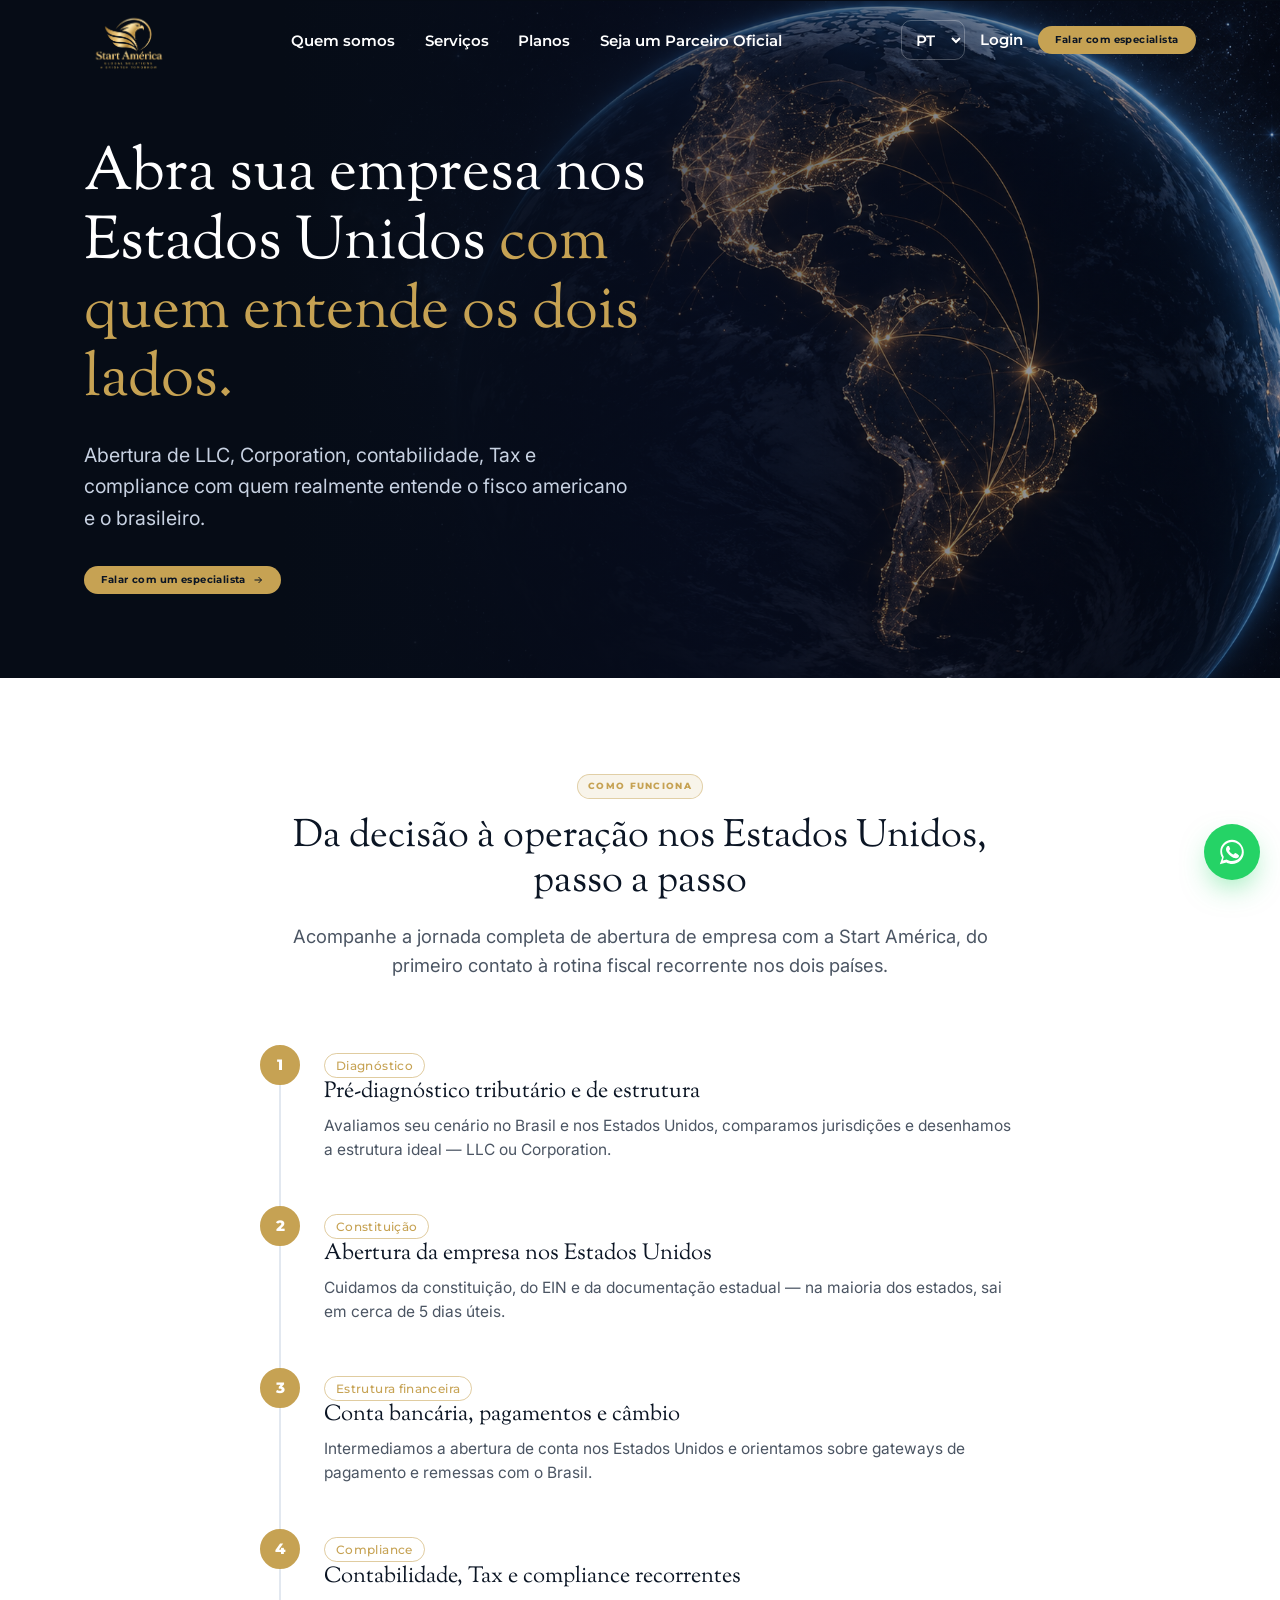
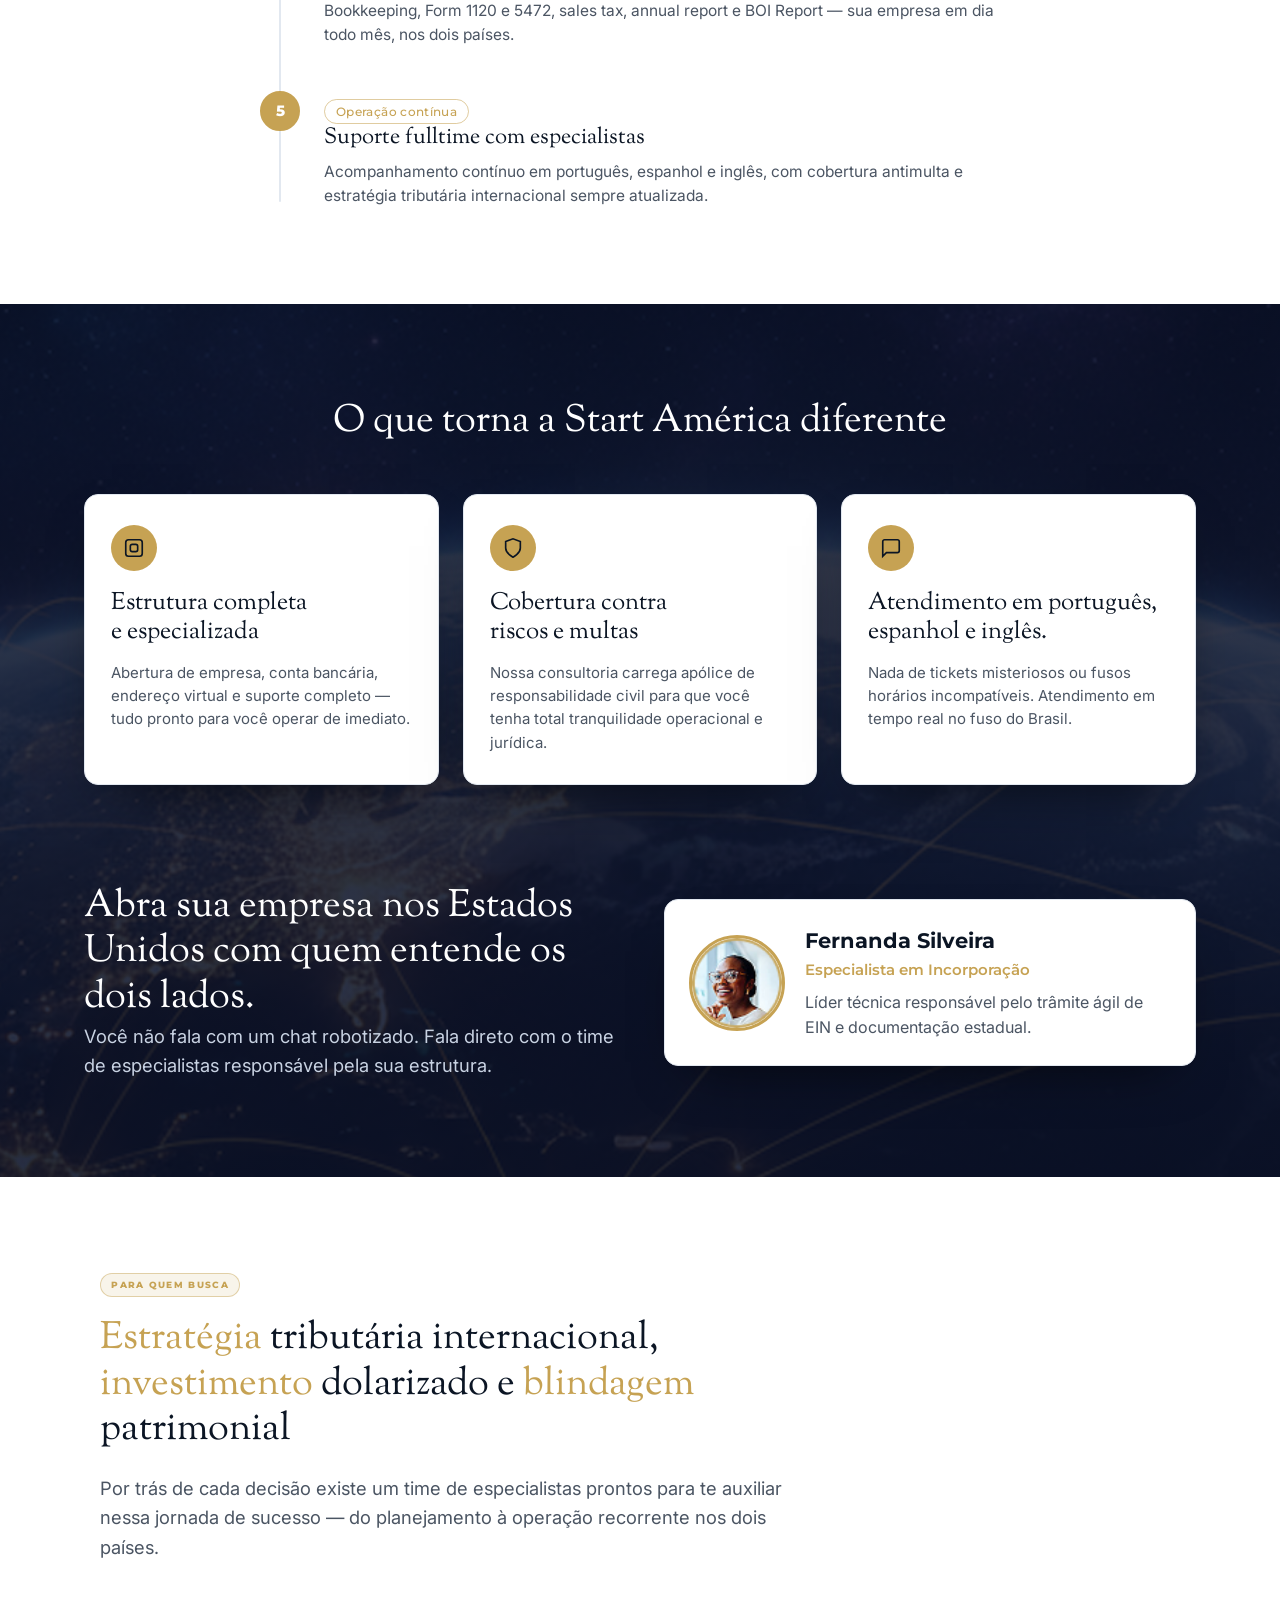
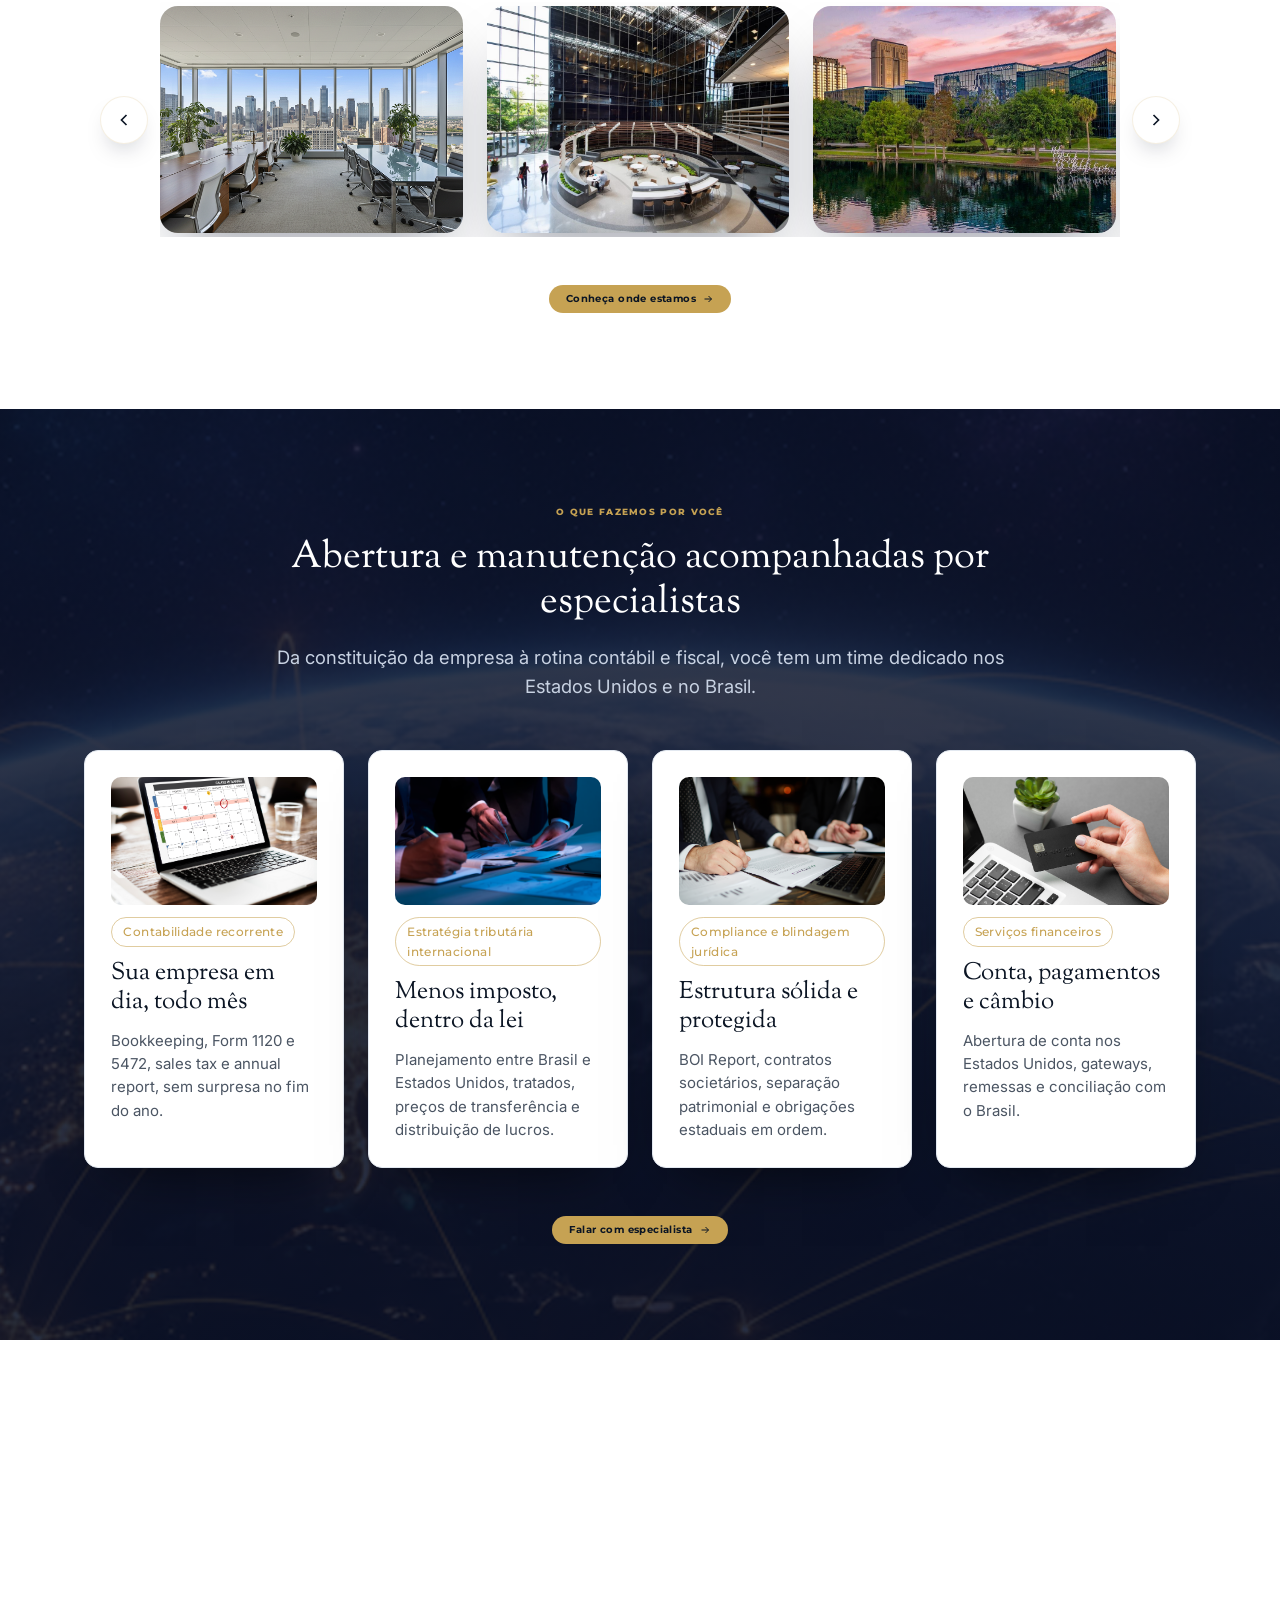
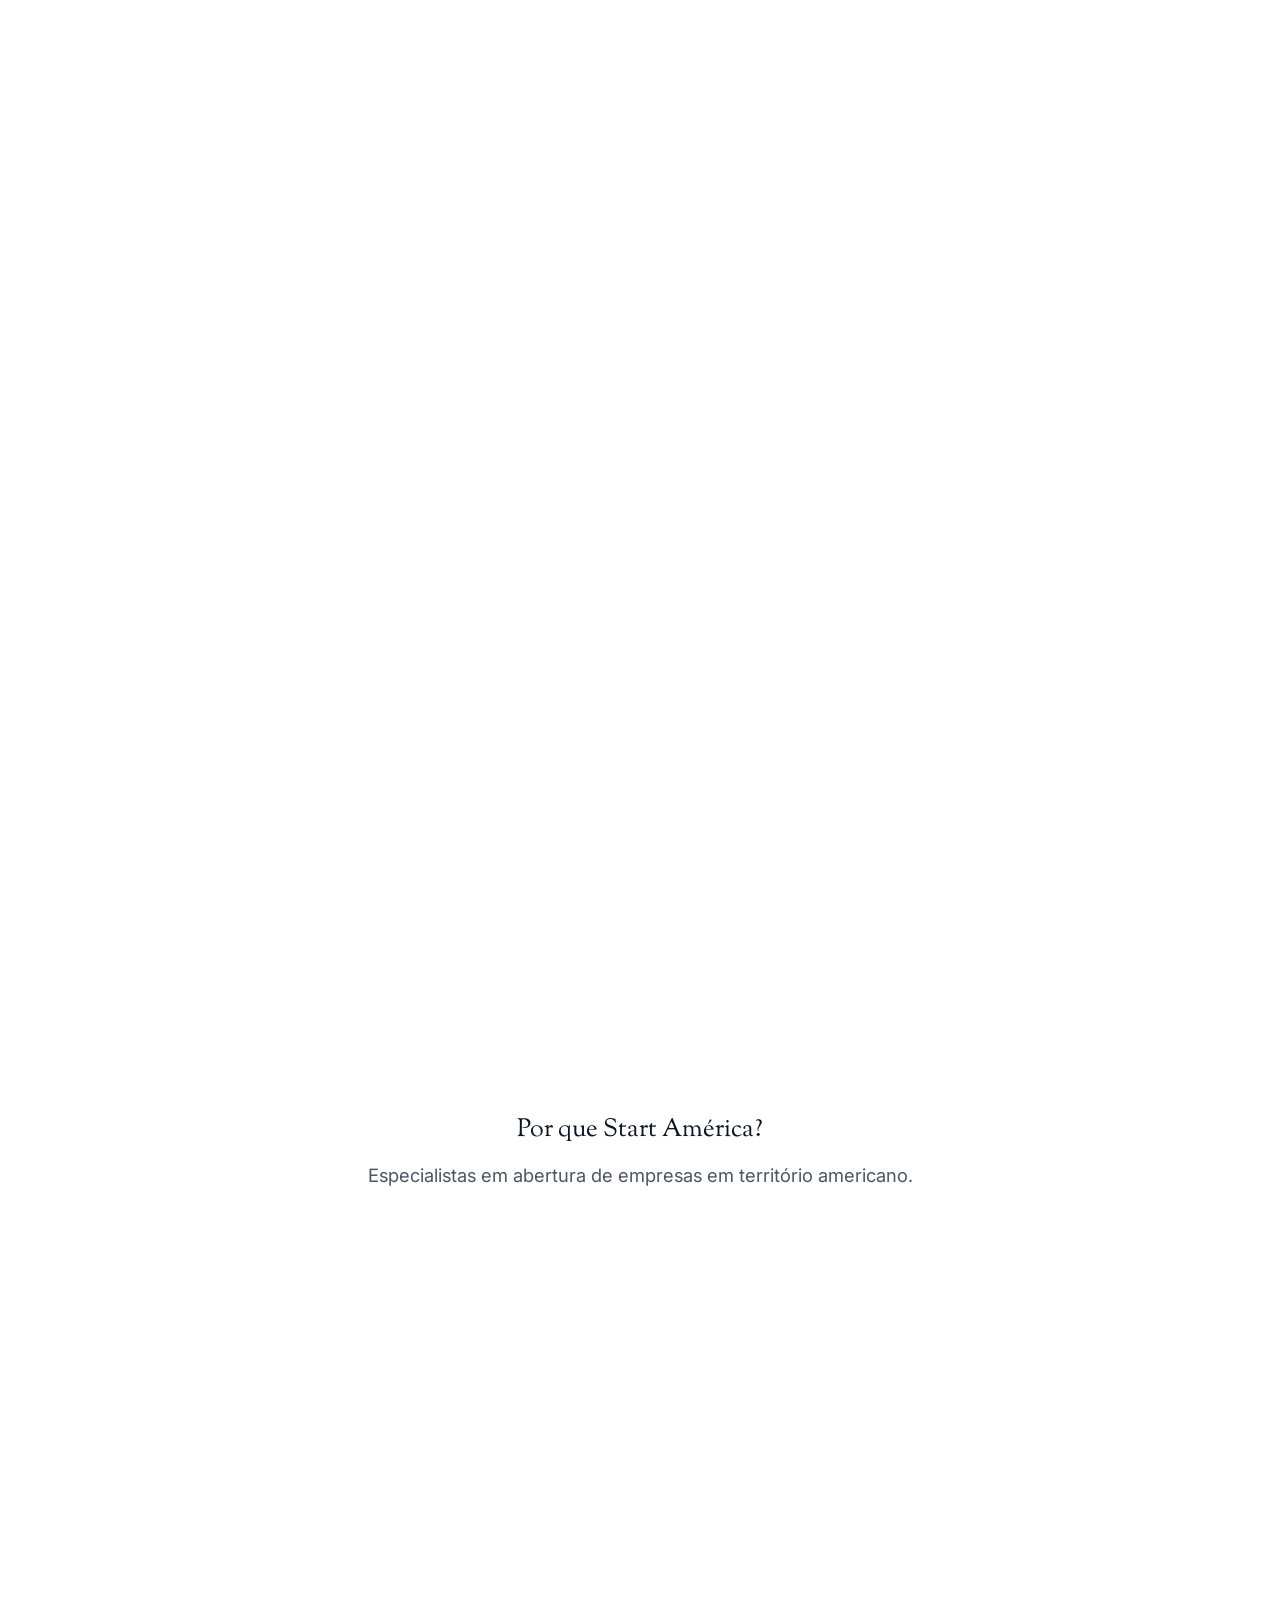
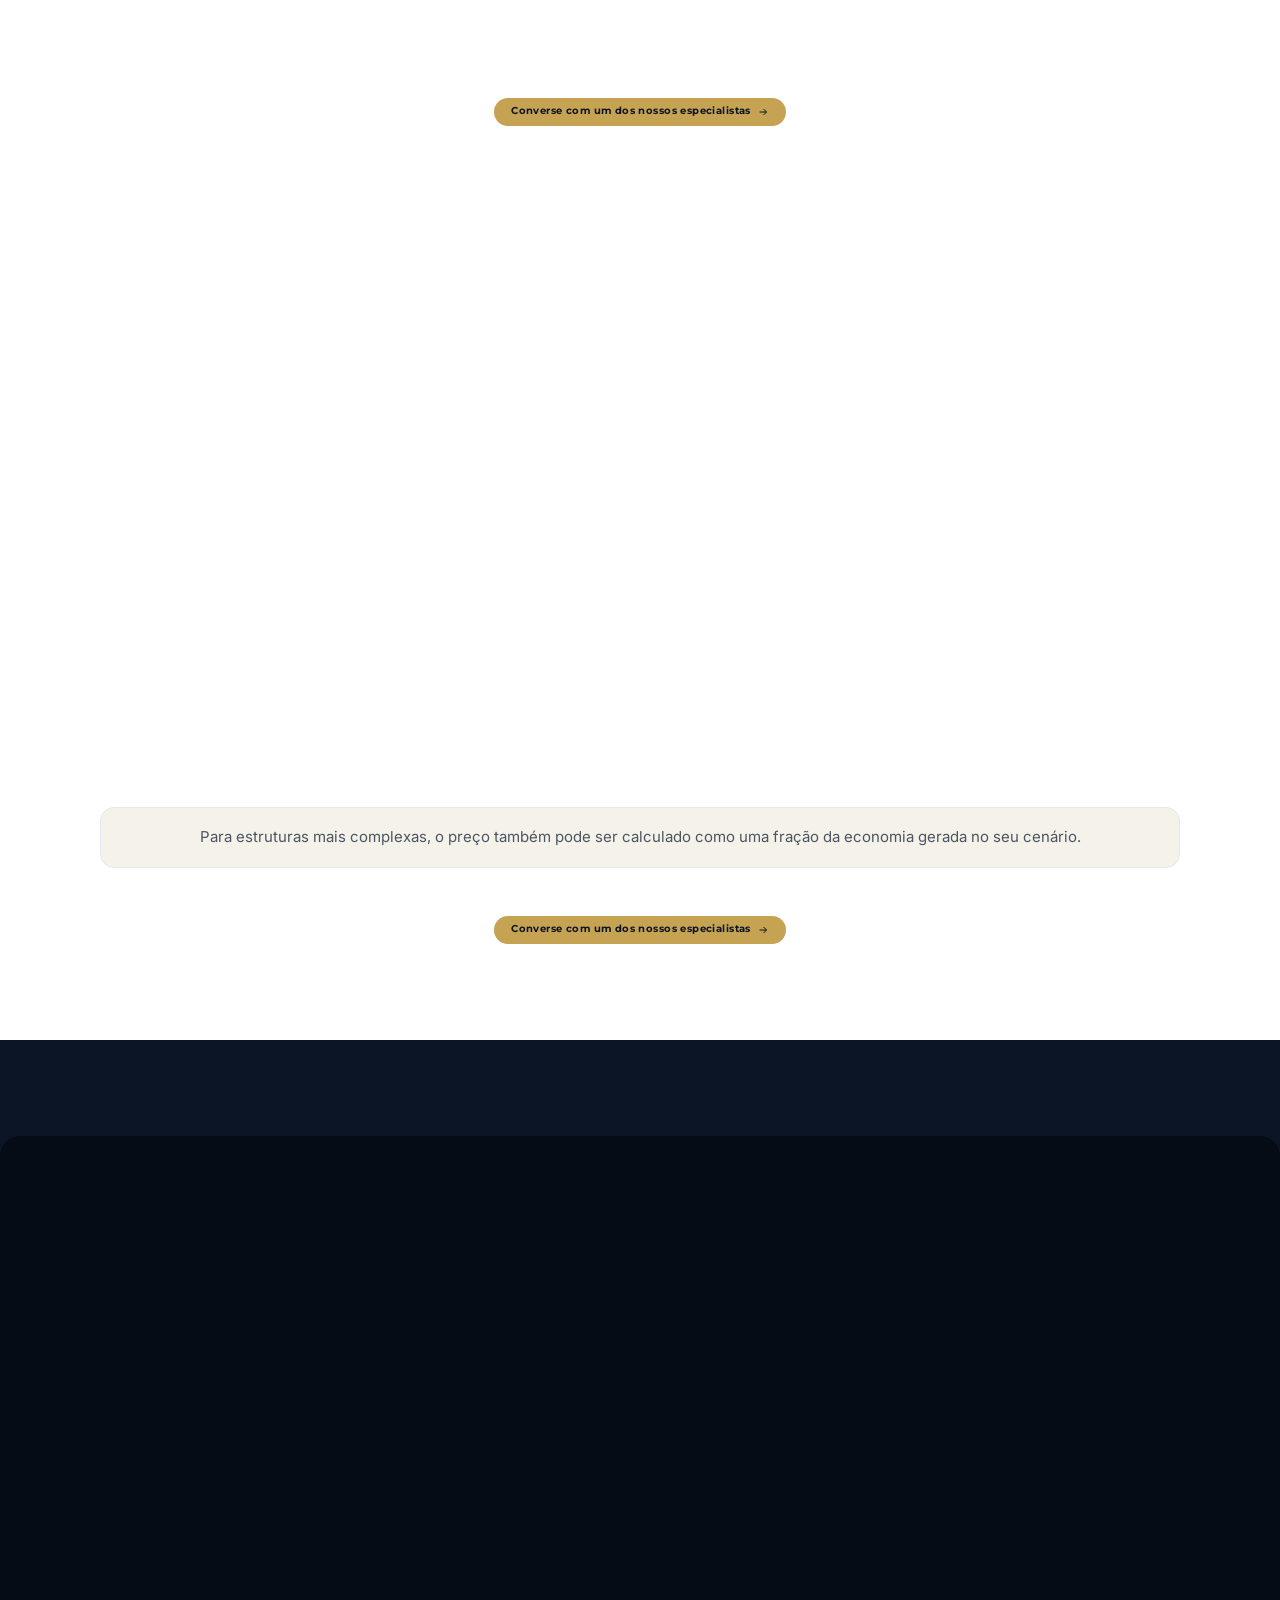
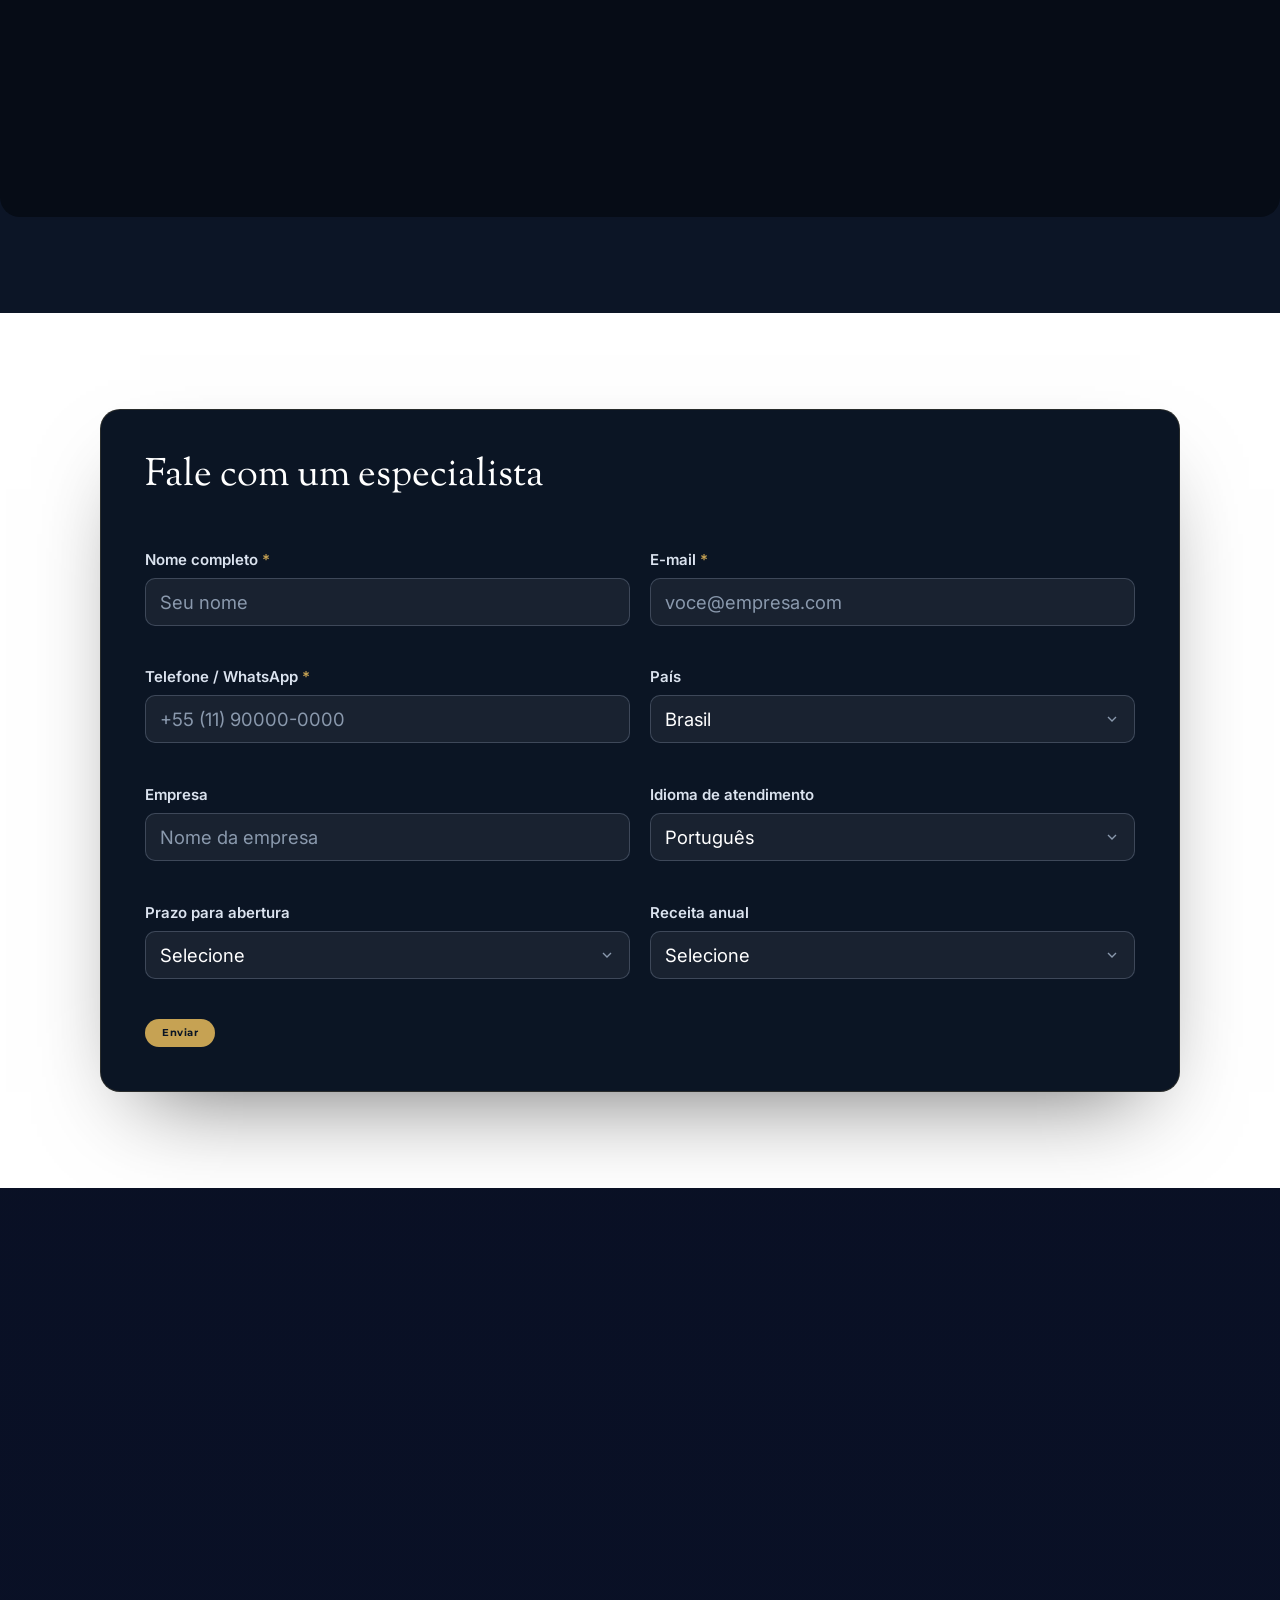
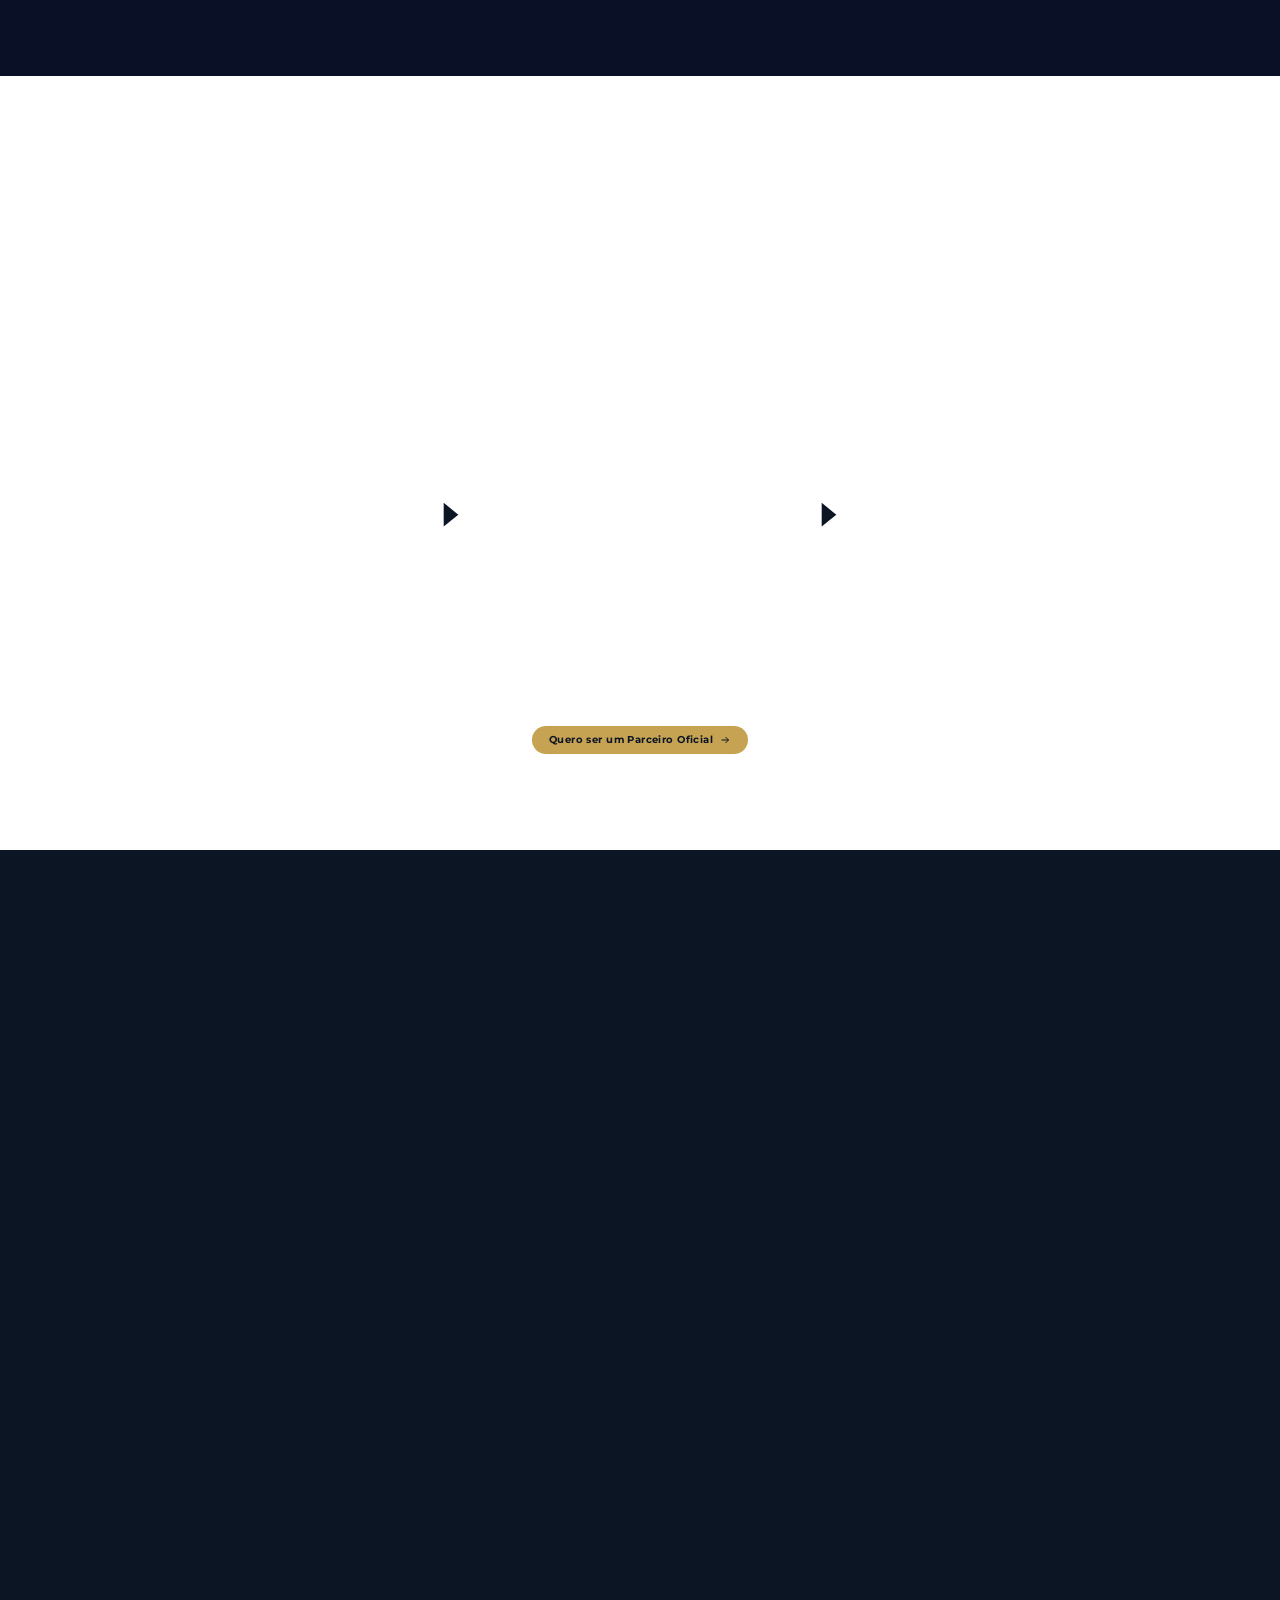
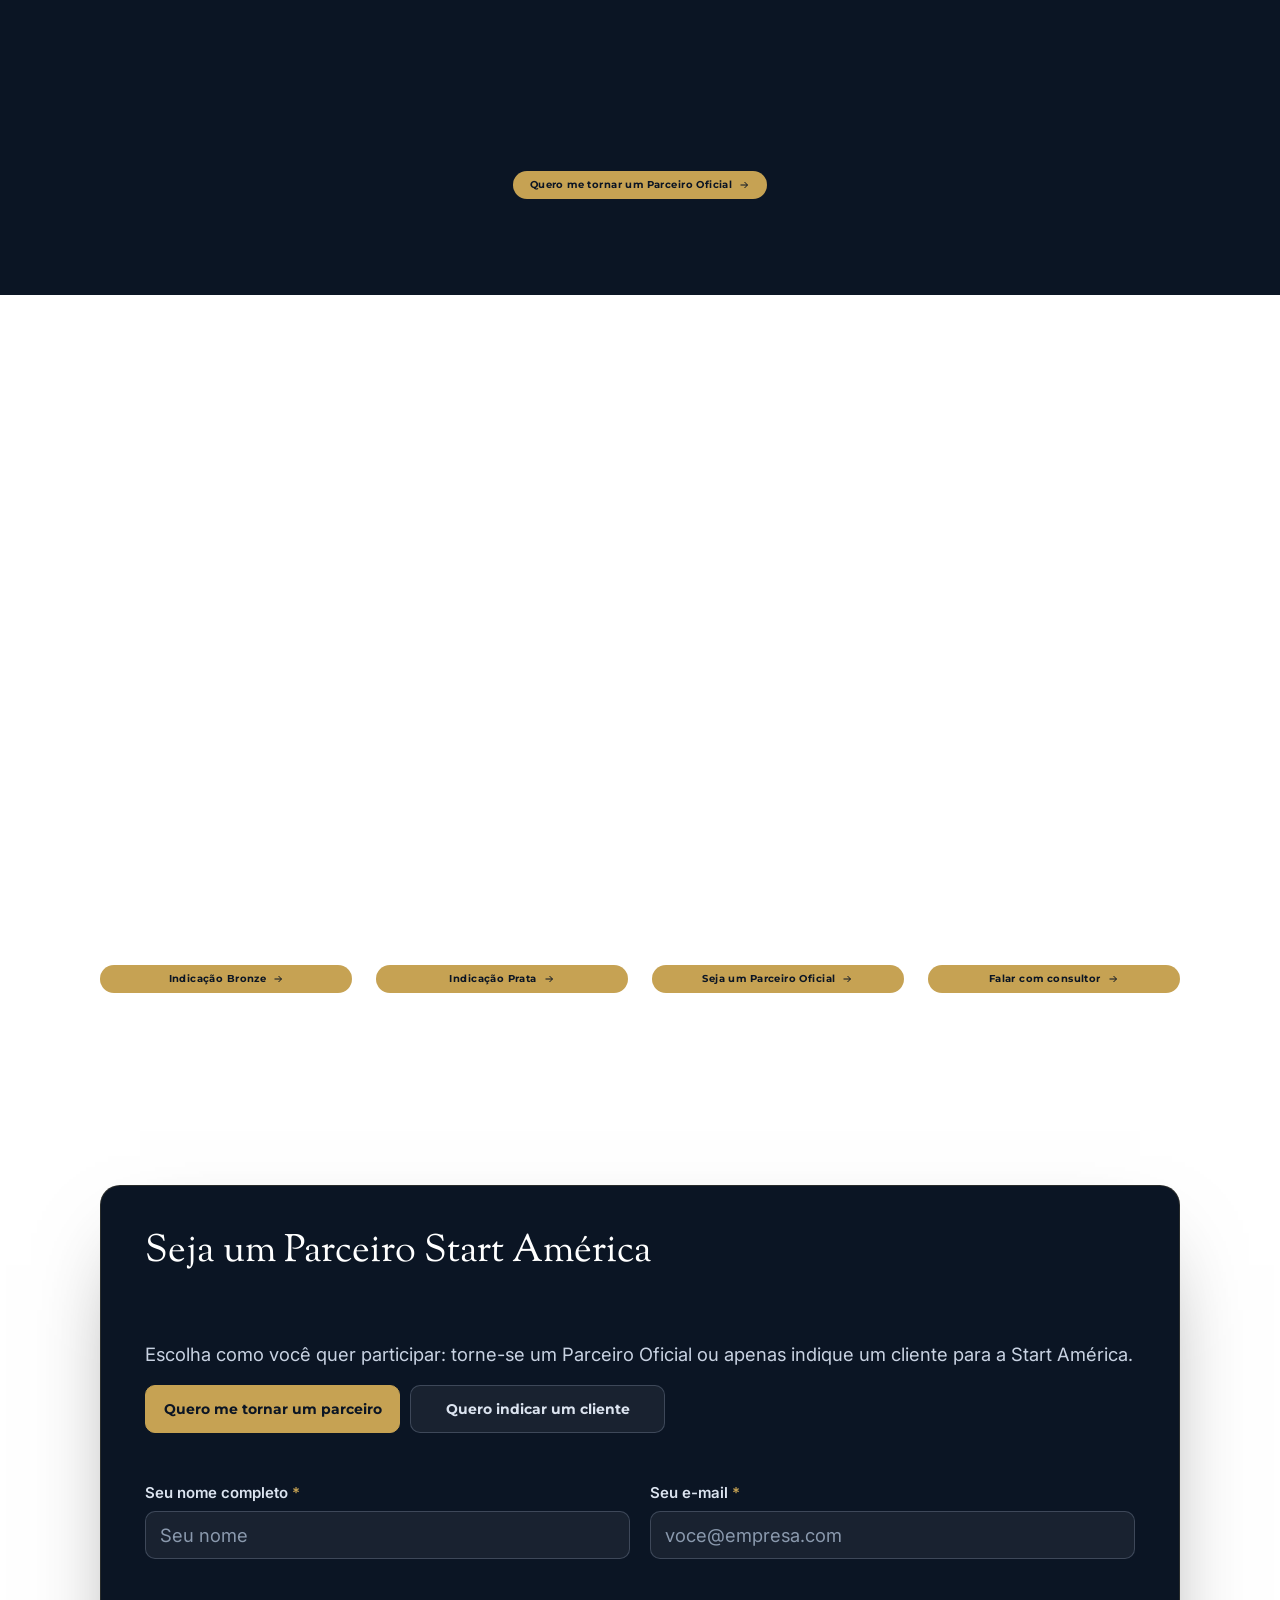
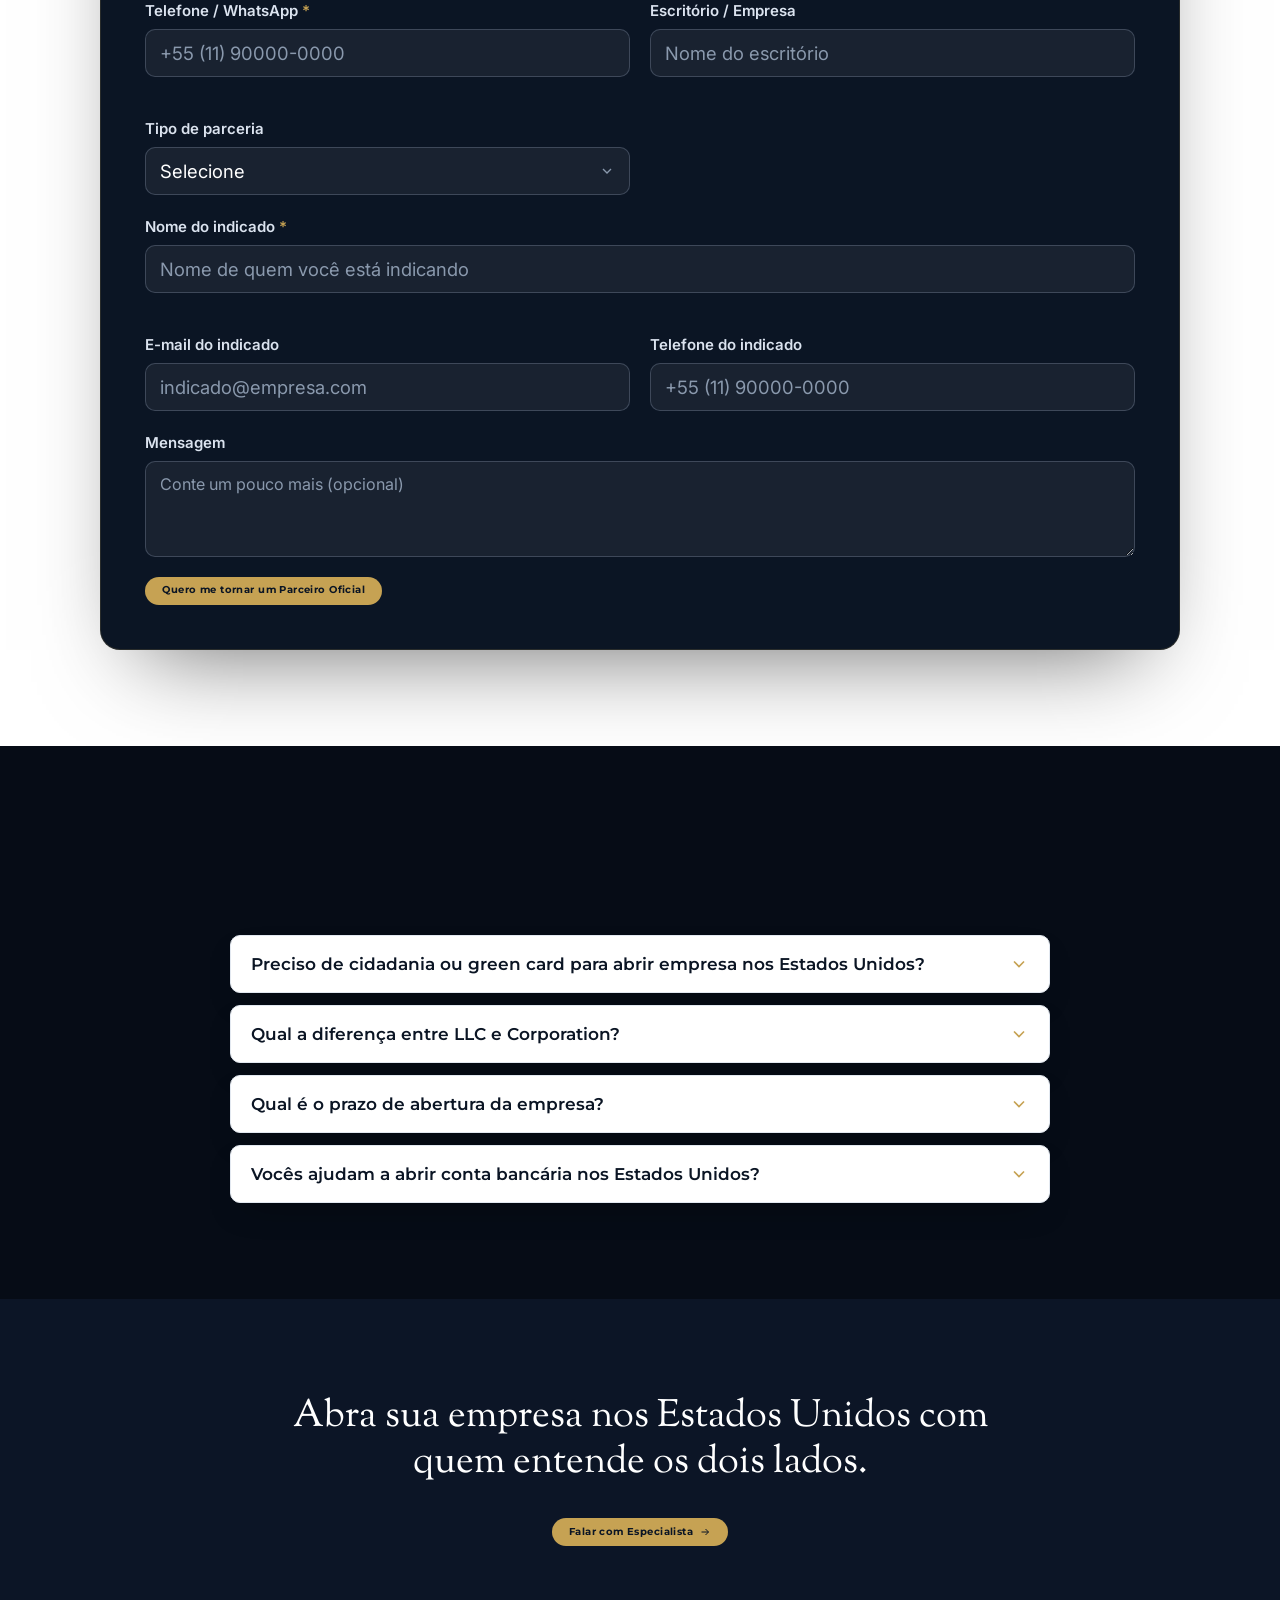
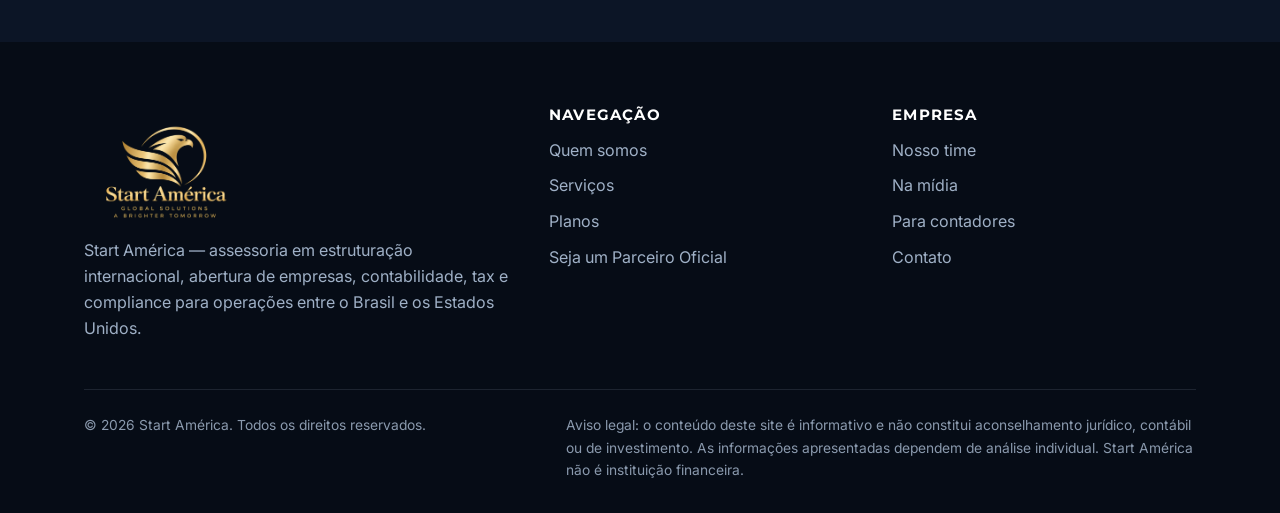
==== commit 618e9772: "Ajustes de LP: linha do tempo, reposiciona formularios, botoes mobile" ====
--- a/index.html
+++ b/index.html
@@ -3,12 +3,12 @@
 <head>
   <meta charset="UTF-8" />
   <meta name="viewport" content="width=device-width, initial-scale=1, viewport-fit=cover" />
-  <title>Start América — Estruture sua expansão para os Estados Unidos</title>
-  <meta name="description" content="Abertura de LLC e Corporation, contabilidade, Tax e compliance para brasileiros que expandem para os Estados Unidos. Estratégia tributária internacional com quem entende os dois lados." />
+  <title>Start América — Abra sua empresa nos Estados Unidos</title>
+  <meta name="description" content="Abertura de LLC e Corporation, contabilidade, Tax e compliance para brasileiros que abrem empresa nos Estados Unidos. Estratégia tributária internacional com quem entende os dois lados." />
   <meta name="theme-color" content="#0A192F" />
 
   <!-- Open Graph (imagem de exemplo — substituir) -->
-  <meta property="og:title" content="Start América — Expansão para os Estados Unidos" />
+  <meta property="og:title" content="Start América — Abertura de Empresa nos Estados Unidos" />
   <meta property="og:description" content="Estratégia tributária internacional, abertura de LLC/Corp, contabilidade e compliance." />
   <meta property="og:image" content="https://exemplo.startamerica.com/assets/img/og-cover.jpg" />
   <meta property="og:type" content="website" />
@@ -17,7 +17,7 @@
   <link rel="preconnect" href="https://fonts.gstatic.com" crossorigin />
   <link href="https://fonts.googleapis.com/css2?family=Montserrat:wght@500;600;700;800&family=Inter:wght@400;500;600;700&family=Geist:wght@400;500&family=Sorts+Mill+Goudy:ital@0;1&display=swap" rel="stylesheet" />
 
-  <link rel="stylesheet" href="assets/css/styles.css?v=20260913a" />
+  <link rel="stylesheet" href="assets/css/styles.css?v=20260915b" />
 </head>
 <body>
   <a class="skip-link" href="#conteudo">Pular para o conteúdo</a>
@@ -36,7 +36,7 @@
           <li><a href="#quem-somos" data-i18n="nav.about">Quem somos</a></li>
           <li><a href="#servicos" data-i18n="nav.services">Serviços</a></li>
           <li><a href="#planos" data-i18n="nav.plans">Planos</a></li>
-          <li><a href="seja-parceiro.html" data-i18n="nav.partner">Seja um Parceiro Oficial</a></li>
+          <li><a href="#parceiro-form" data-i18n="nav.partner">Seja um Parceiro Oficial</a></li>
         </ul>
         <div class="mobile-actions">
           <label class="sr-only" for="lang-mobile">Idioma</label>
@@ -46,7 +46,7 @@
             <option value="es">ES</option>
           </select>
           <a class="btn btn--ghost" href="login.html">Login</a>
-          <a class="btn btn--gold" href="contato.html">Falar com especialista</a>
+          <a class="btn btn--gold" href="#contato">Falar com especialista</a>
         </div>
       </nav>
 
@@ -58,7 +58,7 @@
           <option value="es">ES</option>
         </select>
         <a class="login" href="login.html">Login</a>
-        <a class="btn btn--gold" href="contato.html">Falar com especialista</a>
+        <a class="btn btn--gold" href="#contato">Falar com especialista</a>
       </div>
 
       <button class="nav-toggle" type="button" aria-expanded="false" aria-controls="primary-nav" aria-label="Abrir menu">
@@ -80,7 +80,7 @@
         <div class="hero__grid">
           <div class="hero__copy">
             <h1 class="hero__title">
-              Estruture sua expansão para os Estados Unidos
+              Abra sua empresa nos Estados Unidos
               <span class="text-gold">com quem entende os dois lados.</span>
             </h1>
             <p class="hero__text">
@@ -88,10 +88,125 @@
               realmente entende o fisco americano e o brasileiro.
             </p>
             <div class="hero__cta">
-              <a class="btn btn--gold" href="contato.html">
+              <a class="btn btn--gold" href="#contato">
                 Falar com um especialista
                 <svg class="btn__icon" viewBox="0 0 24 24" fill="none" stroke="currentColor" stroke-width="2" aria-hidden="true"><path d="M5 12h14M13 6l6 6-6 6"/></svg>
               </a>
+            </div>
+          </div>
+        </div>
+      </div>
+    </section>
+
+    <!-- ============ 2b. LINHA DO TEMPO ============ -->
+    <section class="section bg-white" id="jornada">
+      <div class="container">
+        <div class="section__head section__head--center reveal">
+          <span class="eyebrow eyebrow--pill">Como funciona</span>
+          <h2 class="h2">Da decisão à operação nos Estados Unidos, passo a passo</h2>
+          <p class="lead">
+            Acompanhe a jornada completa de abertura de empresa com a Start América,
+            do primeiro contato à rotina fiscal recorrente nos dois países.
+          </p>
+        </div>
+
+        <div class="timeline" data-timeline>
+          <div class="timeline__line" aria-hidden="true"><span class="timeline__line-fill" data-timeline-fill></span></div>
+
+          <div class="timeline__step reveal">
+            <span class="timeline__dot">1</span>
+            <div class="timeline__content">
+              <span class="tag">Diagnóstico</span>
+              <h3>Pré-diagnóstico tributário e de estrutura</h3>
+              <p>Avaliamos seu cenário no Brasil e nos Estados Unidos, comparamos jurisdições e desenhamos a estrutura ideal — LLC ou Corporation.</p>
+            </div>
+          </div>
+
+          <div class="timeline__step reveal">
+            <span class="timeline__dot">2</span>
+            <div class="timeline__content">
+              <span class="tag">Constituição</span>
+              <h3>Abertura da empresa nos Estados Unidos</h3>
+              <p>Cuidamos da constituição, do EIN e da documentação estadual — na maioria dos estados, sai em cerca de 5 dias úteis.</p>
+            </div>
+          </div>
+
+          <div class="timeline__step reveal">
+            <span class="timeline__dot">3</span>
+            <div class="timeline__content">
+              <span class="tag">Estrutura financeira</span>
+              <h3>Conta bancária, pagamentos e câmbio</h3>
+              <p>Intermediamos a abertura de conta nos Estados Unidos e orientamos sobre gateways de pagamento e remessas com o Brasil.</p>
+            </div>
+          </div>
+
+          <div class="timeline__step reveal">
+            <span class="timeline__dot">4</span>
+            <div class="timeline__content">
+              <span class="tag">Compliance</span>
+              <h3>Contabilidade, Tax e compliance recorrentes</h3>
+              <p>Bookkeeping, Form 1120 e 5472, sales tax, annual report e BOI Report — sua empresa em dia todo mês, nos dois países.</p>
+            </div>
+          </div>
+
+          <div class="timeline__step reveal">
+            <span class="timeline__dot">5</span>
+            <div class="timeline__content">
+              <span class="tag">Operação contínua</span>
+              <h3>Suporte fulltime com especialistas</h3>
+              <p>Acompanhamento contínuo em português, espanhol e inglês, com cobertura antimulta e estratégia tributária internacional sempre atualizada.</p>
+            </div>
+          </div>
+        </div>
+      </div>
+    </section>
+
+    <!-- ============ 2c. DIFERENCIAIS + EQUIPE ============ -->
+    <section class="photo-section section" id="diferenciais">
+      <img class="photo-section__bg" onerror="this.remove()" src="assets/img/diferenciais-bg.png" alt="" aria-hidden="true" width="1440" height="1100" loading="lazy" />
+      <div class="photo-section__overlay"></div>
+      <div class="container container--wide">
+        <div class="section__head section__head--center reveal">
+          <h2 class="h2">O que torna a Start América diferente</h2>
+        </div>
+        <div class="card-grid card-grid--3">
+          <article class="card card--icon reveal">
+            <span class="card__icon" aria-hidden="true">
+              <svg viewBox="0 0 24 24" fill="none" stroke="currentColor" stroke-width="1.8"><rect x="3" y="3" width="18" height="18" rx="3"/><rect x="8" y="8" width="8" height="8" rx="2"/></svg>
+            </span>
+            <h3 class="card__title">Estrutura completa<br>e especializada</h3>
+            <p class="card__text">Abertura de empresa, conta bancária, endereço virtual e suporte completo — tudo pronto para você operar de imediato.</p>
+          </article>
+          <article class="card card--icon reveal">
+            <span class="card__icon" aria-hidden="true">
+              <svg viewBox="0 0 24 24" fill="none" stroke="currentColor" stroke-width="1.8"><path d="M12 22s8-4 8-10V5l-8-3-8 3v7c0 6 8 10 8 10z"/></svg>
+            </span>
+            <h3 class="card__title">Cobertura contra<br>riscos e multas</h3>
+            <p class="card__text">Nossa consultoria carrega apólice de responsabilidade civil para que você tenha total tranquilidade operacional e jurídica.</p>
+          </article>
+          <article class="card card--icon reveal">
+            <span class="card__icon" aria-hidden="true">
+              <svg viewBox="0 0 24 24" fill="none" stroke="currentColor" stroke-width="1.8"><path d="M21 15a2 2 0 0 1-2 2H7l-4 4V5a2 2 0 0 1 2-2h14a2 2 0 0 1 2 2z"/></svg>
+            </span>
+            <h3 class="card__title">Atendimento em português,<br>espanhol e inglês.</h3>
+            <p class="card__text">Nada de tickets misteriosos ou fusos horários incompatíveis. Atendimento em tempo real no fuso do Brasil.</p>
+          </article>
+        </div>
+
+        <div class="team-block" id="equipe">
+          <div class="team-block__msg reveal">
+            <h2 class="h2">Abra sua empresa nos Estados Unidos com quem entende os dois lados.</h2>
+            <p class="lead" style="color:#c8d2e2">
+              Você não fala com um chat robotizado. Fala direto com o time de especialistas
+              responsável pela sua estrutura.
+            </p>
+          </div>
+          <div class="member reveal">
+            <img class="member__avatar" src="assets/img/Frame.png" alt="Fernanda Silveira" width="96" height="96" loading="lazy" />
+            <div>
+              <p class="member__name">Fernanda Silveira</p>
+              <p class="member__role">Especialista em Incorporação</p>
+              <p class="member__text">Líder técnica responsável pelo trâmite ágil de EIN e documentação estadual.</p>
             </div>
           </div>
         </div>
@@ -187,7 +302,7 @@
         </div>
 
         <div class="section-cta">
-          <a class="btn btn--gold" href="contato.html">
+          <a class="btn btn--gold" href="#contato">
             Falar com especialista
             <svg class="btn__icon" viewBox="0 0 24 24" fill="none" stroke="currentColor" stroke-width="2" aria-hidden="true"><path d="M5 12h14M13 6l6 6-6 6"/></svg>
           </a>
@@ -234,7 +349,62 @@
           </div>
         </div>
 
-        <div class="section__head section__head--center" style="margin:8px auto 32px">
+        <div class="tax-calc reveal" id="calculadora">
+          <div class="tax-calc__intro">
+            <span class="eyebrow eyebrow--pill">Faça um Pré-Diagnóstico</span>
+            <h3 class="h3">Calculadora de Impacto Tributário</h3>
+            <p class="lead">
+              Simule, em poucos segundos, o impacto financeiro da Reforma Tributária sobre
+              a sua empresa e entenda quanto você pode ganhar ou perder com decisões erradas
+              de regime e enquadramento.
+            </p>
+            <p class="tax-calc__note">
+              A estimativa considera faturamento, segmento e regime tributário, com base em
+              faixas de mercado. Use como direção inicial — e valide com um especialista
+              antes de decidir.
+            </p>
+          </div>
+
+          <div class="tax-calc__card" data-tax-calc>
+            <div class="tax-calc__field">
+              <span class="tax-calc__label">Regime Tributário</span>
+              <div class="tax-calc__toggle" role="group" aria-label="Regime tributário">
+                <button type="button" class="tax-calc__toggle-btn is-active" data-regime="real">Lucro Real</button>
+                <button type="button" class="tax-calc__toggle-btn" data-regime="presumido">Lucro Presumido</button>
+              </div>
+            </div>
+
+            <div class="tax-calc__field">
+              <label class="tax-calc__label" for="tc-segmento">Segmento da Empresa</label>
+              <select id="tc-segmento" data-segmento>
+                <option value="industria" selected>Indústria</option>
+                <option value="comercio">Comércio</option>
+                <option value="servicos">Serviços</option>
+                <option value="tecnologia">Tecnologia / SaaS</option>
+              </select>
+              <span class="tax-calc__hint">Escolha o segmento para uma estimativa mais fiel.</span>
+            </div>
+
+            <div class="tax-calc__field">
+              <span class="tax-calc__label">Faturamento Anual</span>
+              <input type="range" id="tc-faturamento" min="500000" max="100000000" step="500000" value="5000000" data-faturamento aria-describedby="tc-faturamento-out" />
+              <p class="tax-calc__value" id="tc-faturamento-out">R$ <strong data-faturamento-out>5.000.000</strong> <span>(aprox.)</span></p>
+            </div>
+
+            <button type="button" class="btn btn--gold btn--block" data-tax-calc-submit>Estimar Impacto</button>
+
+            <div class="tax-calc__result" data-tax-calc-result hidden>
+              <span class="tax-calc__result-tag">Estimativa de Impacto</span>
+              <p class="tax-calc__result-value">Impacto estimado: <strong data-result-value>R$ 0 / ano</strong></p>
+              <p class="tax-calc__result-note">
+                Estimativa indicativa. Valide com análise técnica de IBS, CBS, créditos e split payment.
+              </p>
+              <button type="button" class="btn btn--ghost btn--block" data-tax-calc-email>Quero receber o resultado por e-mail</button>
+            </div>
+          </div>
+        </div>
+
+        <div class="section__head section__head--center" style="margin:clamp(48px, 7vw, 72px) auto 32px">
           <h3 class="h3">Por que Start América?</h3>
           <p class="lead">Especialistas em abertura de empresas em território americano.</p>
         </div>
@@ -289,61 +459,9 @@
         </div>
 
         <div class="section-cta">
-          <a class="btn btn--gold" href="contato.html">Converse com um dos nossos especialistas
+          <a class="btn btn--gold" href="#contato">Converse com um dos nossos especialistas
             <svg class="btn__icon" viewBox="0 0 24 24" fill="none" stroke="currentColor" stroke-width="2" aria-hidden="true"><path d="M5 12h14M13 6l6 6-6 6"/></svg>
           </a>
-        </div>
-      </div>
-    </section>
-
-    <!-- ============ 6. DIFERENCIAIS + EQUIPE ============ -->
-    <section class="photo-section section" id="diferenciais">
-      <img class="photo-section__bg" onerror="this.remove()" src="assets/img/diferenciais-bg.png" alt="" aria-hidden="true" width="1440" height="1100" loading="lazy" />
-      <div class="photo-section__overlay"></div>
-      <div class="container container--wide">
-        <div class="section__head section__head--center reveal">
-          <h2 class="h2">O que torna a Start América diferente</h2>
-        </div>
-        <div class="card-grid card-grid--3">
-          <article class="card card--icon reveal">
-            <span class="card__icon" aria-hidden="true">
-              <svg viewBox="0 0 24 24" fill="none" stroke="currentColor" stroke-width="1.8"><rect x="3" y="3" width="18" height="18" rx="3"/><rect x="8" y="8" width="8" height="8" rx="2"/></svg>
-            </span>
-            <h3 class="card__title">Estrutura completa<br>e especializada</h3>
-            <p class="card__text">Abertura de empresa, conta bancária, endereço virtual e suporte completo — tudo pronto para você operar de imediato.</p>
-          </article>
-          <article class="card card--icon reveal">
-            <span class="card__icon" aria-hidden="true">
-              <svg viewBox="0 0 24 24" fill="none" stroke="currentColor" stroke-width="1.8"><path d="M12 22s8-4 8-10V5l-8-3-8 3v7c0 6 8 10 8 10z"/></svg>
-            </span>
-            <h3 class="card__title">Cobertura contra<br>riscos e multas</h3>
-            <p class="card__text">Nossa consultoria carrega apólice de responsabilidade civil para que você tenha total tranquilidade operacional e jurídica.</p>
-          </article>
-          <article class="card card--icon reveal">
-            <span class="card__icon" aria-hidden="true">
-              <svg viewBox="0 0 24 24" fill="none" stroke="currentColor" stroke-width="1.8"><path d="M21 15a2 2 0 0 1-2 2H7l-4 4V5a2 2 0 0 1 2-2h14a2 2 0 0 1 2 2z"/></svg>
-            </span>
-            <h3 class="card__title">Atendimento em português,<br>espanhol e inglês.</h3>
-            <p class="card__text">Nada de tickets misteriosos ou fusos horários incompatíveis. Atendimento em tempo real no fuso do Brasil.</p>
-          </article>
-        </div>
-
-        <div class="team-block" id="equipe">
-          <div class="team-block__msg reveal">
-            <h2 class="h2">Estruture sua expansão para os Estados Unidos com quem entende os dois lados.</h2>
-            <p class="lead" style="color:#c8d2e2">
-              Você não fala com um chat robotizado. Fala direto com o time de especialistas
-              responsável pela sua estrutura.
-            </p>
-          </div>
-          <div class="member reveal">
-            <img class="member__avatar" src="assets/img/Frame.png" alt="Fernanda Silveira" width="96" height="96" loading="lazy" />
-            <div>
-              <p class="member__name">Fernanda Silveira</p>
-              <p class="member__role">Especialista em Incorporação</p>
-              <p class="member__text">Líder técnica responsável pelo trâmite ágil de EIN e documentação estadual.</p>
-            </div>
-          </div>
         </div>
       </div>
     </section>
@@ -404,7 +522,7 @@
         </p>
 
         <div class="section-cta">
-          <a class="btn btn--gold" href="contato.html">Converse com um dos nossos especialistas
+          <a class="btn btn--gold" href="#contato">Converse com um dos nossos especialistas
             <svg class="btn__icon" viewBox="0 0 24 24" fill="none" stroke="currentColor" stroke-width="2" aria-hidden="true"><path d="M5 12h14M13 6l6 6-6 6"/></svg>
           </a>
         </div>
@@ -416,7 +534,7 @@
       <div class="container container--wide">
         <div class="section__head reveal">
           <span class="eyebrow eyebrow--pill">Start América na mídia</span>
-          <h2 class="h2">O que o mercado está falando sobre a nossa expansão</h2>
+          <h2 class="h2">O que o mercado está falando sobre a Start América</h2>
         </div>
         <div class="card-grid card-grid--3" data-snap-mobile>
           <article class="media-card reveal">
@@ -442,7 +560,7 @@
               </span>
               <span class="media-card__cat">Negócios</span>
             </div>
-            <p class="media-card__title">Empresa Start América dispara na corrida para expandir empresas brasileiras para Estados Unidos</p>
+            <p class="media-card__title">Empresa Start América dispara na corrida para abrir empresas de brasileiros nos Estados Unidos</p>
             <p class="media-card__excerpt">Iniciativa pioneira visa blindar o caixa de exportadores de serviços contra o ‘split payment’ e as incertezas da reforma tributária nacional.</p>
             <div class="media-card__meta">
               <span class="media-card__date">08 Set 2026</span>
@@ -457,13 +575,92 @@
               </span>
               <span class="media-card__cat">Mercado</span>
             </div>
-            <p class="media-card__title">Start América capta rodada seed liderada por sócios da Veri e projeta expansão</p>
-            <p class="media-card__excerpt">Empresa com plataforma automatizada e atendimento com especialistas focada em facilitação na expansão internacional e abertu…</p>
+            <p class="media-card__title">Start América capta rodada seed liderada por sócios da Veri e projeta crescimento</p>
+            <p class="media-card__excerpt">Empresa com plataforma automatizada e atendimento com especialistas focada em facilitação na abertura de empresas para brasileiros nos Estados Unidos…</p>
             <div class="media-card__meta">
               <span class="media-card__date">25 Ago 2026</span>
               <a class="link-arrow" href="#">Ler reportagem <svg viewBox="0 0 24 24" fill="none" stroke="currentColor" stroke-width="2" aria-hidden="true"><path d="M5 12h14M13 6l6 6-6 6"/></svg></a>
             </div>
           </article>
+        </div>
+      </div>
+    </section>
+
+    <!-- ============ 9b. FORMULÁRIO DE CONTATO ============ -->
+    <section class="section bg-white" id="contato">
+      <div class="container">
+        <div class="form-card">
+          <h2 class="h2">Fale com um especialista</h2>
+          <form class="form-grid" id="contact-form" novalidate action="#" method="post">
+            <div class="field">
+              <label for="f-nome">Nome completo <span class="req" aria-hidden="true">*</span></label>
+              <input type="text" id="f-nome" name="nome" autocomplete="name" required placeholder="Seu nome" />
+              <span class="error-text" data-error-for="f-nome"></span>
+            </div>
+            <div class="field">
+              <label for="f-email">E-mail <span class="req" aria-hidden="true">*</span></label>
+              <input type="email" id="f-email" name="email" autocomplete="email" inputmode="email" required placeholder="voce@empresa.com" />
+              <span class="error-text" data-error-for="f-email"></span>
+            </div>
+            <div class="field">
+              <label for="f-telefone">Telefone / WhatsApp <span class="req" aria-hidden="true">*</span></label>
+              <input type="tel" id="f-telefone" name="telefone" autocomplete="tel" inputmode="tel" required placeholder="+55 (11) 90000-0000" />
+              <span class="error-text" data-error-for="f-telefone"></span>
+            </div>
+            <div class="field">
+              <label for="f-pais">País</label>
+              <select id="f-pais" name="pais" autocomplete="country-name">
+                <option value="BR" selected>Brasil</option>
+                <option value="US">Estados Unidos</option>
+                <option value="PT">Portugal</option>
+                <option value="other">Outro</option>
+              </select>
+              <span class="error-text" data-error-for="f-pais"></span>
+            </div>
+            <div class="field">
+              <label for="f-empresa">Empresa</label>
+              <input type="text" id="f-empresa" name="empresa" autocomplete="organization" placeholder="Nome da empresa" />
+              <span class="error-text" data-error-for="f-empresa"></span>
+            </div>
+            <div class="field">
+              <label for="f-idioma">Idioma de atendimento</label>
+              <select id="f-idioma" name="idioma">
+                <option value="pt" selected>Português</option>
+                <option value="es">Espanhol</option>
+                <option value="en">Inglês</option>
+              </select>
+              <span class="error-text" data-error-for="f-idioma"></span>
+            </div>
+            <div class="field">
+              <label for="f-prazo">Prazo para abertura</label>
+              <select id="f-prazo" name="prazo">
+                <option value="" selected>Selecione</option>
+                <option value="imediato">Imediato</option>
+                <option value="30">Em até 30 dias</option>
+                <option value="90">Em até 90 dias</option>
+                <option value="pesquisando">Ainda pesquisando</option>
+              </select>
+              <span class="error-text" data-error-for="f-prazo"></span>
+            </div>
+            <div class="field">
+              <label for="f-receita">Receita anual</label>
+              <select id="f-receita" name="receita">
+                <option value="" selected>Selecione</option>
+                <option value="ate-500k">Até R$ 500 mil</option>
+                <option value="500k-2m">R$ 500 mil – R$ 2 mi</option>
+                <option value="2m-10m">R$ 2 mi – R$ 10 mi</option>
+                <option value="10m+">Acima de R$ 10 mi</option>
+              </select>
+              <span class="error-text" data-error-for="f-receita"></span>
+            </div>
+
+            <div class="form-actions">
+              <button class="btn btn--gold" type="submit" id="contact-submit">
+                <span class="btn__label">Enviar</span>
+              </button>
+              <p class="form-status" id="form-status" role="status" aria-live="polite"></p>
+            </div>
+          </form>
         </div>
       </div>
     </section>
@@ -480,7 +677,7 @@
               <strong>Indique a Start América ou faça parcerias de estruturação internacional</strong>
               mantendo o compliance no Brasil em perfeita harmonia e ganhe até 30% de comissão recorrente.
             </p>
-            <a class="btn btn--gold" href="seja-parceiro.html">
+            <a class="btn btn--gold" href="#parceiro-form">
               Quero me tornar um Parceiro Oficial
               <svg class="btn__icon" viewBox="0 0 24 24" fill="none" stroke="currentColor" stroke-width="2" aria-hidden="true"><path d="M5 12h14M13 6l6 6-6 6"/></svg>
             </a>
@@ -503,8 +700,8 @@
         <div class="flow">
           <div class="flow__step reveal">
             <p class="flow__step-name">Clientes</p>
-            <span class="tag">Busca expansão internacional</span>
-            <p>Empresas ou pessoas que buscam abertura de empresa nos Estados Unidos, segurança patrimonial, estratégia tributária, compra de imóvel estrangeiro, expansão internacional e abertura de novos negócios no Estados Unidos, investimento dolarizado.</p>
+            <span class="tag">Busca abertura de empresa</span>
+            <p>Empresas ou pessoas que buscam abertura de empresa nos Estados Unidos, segurança patrimonial, estratégia tributária, compra de imóvel estrangeiro e abertura de novos negócios nos Estados Unidos, investimento dolarizado.</p>
           </div>
           <div class="flow__connector" aria-hidden="true">
             <svg viewBox="0 0 24 32" fill="currentColor"><path d="M4 3l16 13L4 29z"/></svg>
@@ -512,7 +709,7 @@
           <div class="flow__step reveal">
             <p class="flow__step-name">Parceiro Oficial</p>
             <span class="tag">Indicação e venda</span>
-            <p>Escritórios de contabilidade, Advocacias e imobiliárias e/ou corretores que atendem ou possuem conexão direta com o clientes que buscam a expansão internacional e/ou abertura de empresas no Estados Unidos e conseguem fazer a ponte para conectar o cliente ao projeto da Start América.</p>
+            <p>Escritórios de contabilidade, Advocacias e imobiliárias e/ou corretores que atendem ou possuem conexão direta com clientes que buscam a abertura de empresas nos Estados Unidos e conseguem fazer a ponte para conectar o cliente ao projeto da Start América.</p>
           </div>
           <div class="flow__connector" aria-hidden="true">
             <svg viewBox="0 0 24 32" fill="currentColor"><path d="M4 3l16 13L4 29z"/></svg>
@@ -524,7 +721,7 @@
           </div>
         </div>
         <div class="section-cta">
-          <a class="btn btn--gold" href="seja-parceiro.html">Quero ser um Parceiro Oficial
+          <a class="btn btn--gold" href="#parceiro-form">Quero ser um Parceiro Oficial
             <svg class="btn__icon" viewBox="0 0 24 24" fill="none" stroke="currentColor" stroke-width="2" aria-hidden="true"><path d="M5 12h14M13 6l6 6-6 6"/></svg>
           </a>
         </div>
@@ -571,7 +768,7 @@
           </div>
         </div>
         <div class="section-cta">
-          <a class="btn btn--gold" href="seja-parceiro.html">Quero me tornar um Parceiro Oficial
+          <a class="btn btn--gold" href="#parceiro-form">Quero me tornar um Parceiro Oficial
             <svg class="btn__icon" viewBox="0 0 24 24" fill="none" stroke="currentColor" stroke-width="2" aria-hidden="true"><path d="M5 12h14M13 6l6 6-6 6"/></svg>
           </a>
         </div>
@@ -595,6 +792,7 @@
               <li><svg viewBox="0 0 24 24" fill="none" stroke="currentColor" stroke-width="2" aria-hidden="true"><path d="M20 6L9 17l-5-5"/></svg> Nós qualificamos, vendemos e entregamos</li>
               <li><svg viewBox="0 0 24 24" fill="none" stroke="currentColor" stroke-width="2" aria-hidden="true"><path d="M20 6L9 17l-5-5"/></svg> Material e link com o nome dele</li>
             </ul>
+            <a class="btn btn--gold tier__cta" href="#parceiro-form" data-partner-preset="indicar">Indicação Bronze <svg class="btn__icon" viewBox="0 0 24 24" fill="none" stroke="currentColor" stroke-width="2" aria-hidden="true"><path d="M5 12h14M13 6l6 6-6 6"/></svg></a>
           </article>
           <article class="tier reveal">
             <p class="tier__name">Prata</p>
@@ -606,6 +804,7 @@
               <li><svg viewBox="0 0 24 24" fill="none" stroke="currentColor" stroke-width="2" aria-hidden="true"><path d="M20 6L9 17l-5-5"/></svg> Ajuda a destravar objeção</li>
               <li><svg viewBox="0 0 24 24" fill="none" stroke="currentColor" stroke-width="2" aria-hidden="true"><path d="M20 6L9 17l-5-5"/></svg> Treinamento de vendas e leads da região dele</li>
             </ul>
+            <a class="btn btn--gold tier__cta" href="#parceiro-form" data-partner-preset="indicar">Indicação Prata <svg class="btn__icon" viewBox="0 0 24 24" fill="none" stroke="currentColor" stroke-width="2" aria-hidden="true"><path d="M5 12h14M13 6l6 6-6 6"/></svg></a>
           </article>
           <article class="tier reveal">
             <p class="tier__name">Ouro</p>
@@ -616,6 +815,7 @@
               <li><svg viewBox="0 0 24 24" fill="none" stroke="currentColor" stroke-width="2" aria-hidden="true"><path d="M20 6L9 17l-5-5"/></svg> Conduz a venda até o onboarding</li>
               <li><svg viewBox="0 0 24 24" fill="none" stroke="currentColor" stroke-width="2" aria-hidden="true"><path d="M20 6L9 17l-5-5"/></svg> Portal white label com a marca dele</li>
             </ul>
+            <a class="btn btn--gold tier__cta" href="#parceiro-form" data-partner-preset="parceiro">Seja um Parceiro Oficial <svg class="btn__icon" viewBox="0 0 24 24" fill="none" stroke="currentColor" stroke-width="2" aria-hidden="true"><path d="M5 12h14M13 6l6 6-6 6"/></svg></a>
           </article>
           <article class="tier reveal">
             <p class="tier__name">Diamante</p>
@@ -627,13 +827,92 @@
               <li><svg viewBox="0 0 24 24" fill="none" stroke="currentColor" stroke-width="2" aria-hidden="true"><path d="M20 6L9 17l-5-5"/></svg> Condição comercial acima de 30%, por volume</li>
               <li><svg viewBox="0 0 24 24" fill="none" stroke="currentColor" stroke-width="2" aria-hidden="true"><path d="M20 6L9 17l-5-5"/></svg> Coapresenta os eventos da praça</li>
             </ul>
+            <a class="btn btn--gold tier__cta" href="#parceiro-form" data-partner-preset="parceiro">Falar com consultor <svg class="btn__icon" viewBox="0 0 24 24" fill="none" stroke="currentColor" stroke-width="2" aria-hidden="true"><path d="M5 12h14M13 6l6 6-6 6"/></svg></a>
           </article>
         </div>
         <div class="tier-cta-row">
-          <a class="btn btn--gold" href="seja-parceiro.html?nivel=bronze">Indicação Bronze <svg class="btn__icon" viewBox="0 0 24 24" fill="none" stroke="currentColor" stroke-width="2" aria-hidden="true"><path d="M5 12h14M13 6l6 6-6 6"/></svg></a>
-          <a class="btn btn--gold" href="seja-parceiro.html?nivel=prata">Indicação Prata <svg class="btn__icon" viewBox="0 0 24 24" fill="none" stroke="currentColor" stroke-width="2" aria-hidden="true"><path d="M5 12h14M13 6l6 6-6 6"/></svg></a>
-          <a class="btn btn--gold" href="seja-parceiro.html?nivel=ouro">Seja um Parceiro Oficial <svg class="btn__icon" viewBox="0 0 24 24" fill="none" stroke="currentColor" stroke-width="2" aria-hidden="true"><path d="M5 12h14M13 6l6 6-6 6"/></svg></a>
-          <a class="btn btn--gold" href="seja-parceiro.html?nivel=diamante">Falar com consultor <svg class="btn__icon" viewBox="0 0 24 24" fill="none" stroke="currentColor" stroke-width="2" aria-hidden="true"><path d="M5 12h14M13 6l6 6-6 6"/></svg></a>
+          <a class="btn btn--gold" href="#parceiro-form" data-partner-preset="indicar">Indicação Bronze <svg class="btn__icon" viewBox="0 0 24 24" fill="none" stroke="currentColor" stroke-width="2" aria-hidden="true"><path d="M5 12h14M13 6l6 6-6 6"/></svg></a>
+          <a class="btn btn--gold" href="#parceiro-form" data-partner-preset="indicar">Indicação Prata <svg class="btn__icon" viewBox="0 0 24 24" fill="none" stroke="currentColor" stroke-width="2" aria-hidden="true"><path d="M5 12h14M13 6l6 6-6 6"/></svg></a>
+          <a class="btn btn--gold" href="#parceiro-form" data-partner-preset="parceiro">Seja um Parceiro Oficial <svg class="btn__icon" viewBox="0 0 24 24" fill="none" stroke="currentColor" stroke-width="2" aria-hidden="true"><path d="M5 12h14M13 6l6 6-6 6"/></svg></a>
+          <a class="btn btn--gold" href="#parceiro-form" data-partner-preset="parceiro">Falar com consultor <svg class="btn__icon" viewBox="0 0 24 24" fill="none" stroke="currentColor" stroke-width="2" aria-hidden="true"><path d="M5 12h14M13 6l6 6-6 6"/></svg></a>
+        </div>
+      </div>
+    </section>
+
+    <!-- ============ 13b. FORMULÁRIO SEJA PARCEIRO / INDIQUE ============ -->
+    <section class="section bg-white" id="parceiro-form">
+      <div class="container">
+        <div class="form-card partner-form" data-partner-form>
+          <div class="partner-form__head">
+            <h2 class="h2">Seja um Parceiro Start América</h2>
+            <p class="lead" style="color:#c8d2e2">
+              Escolha como você quer participar: torne-se um Parceiro Oficial ou apenas
+              indique um cliente para a Start América.
+            </p>
+            <div class="tax-calc__toggle partner-form__toggle" role="group" aria-label="Tipo de participação">
+              <button type="button" class="tax-calc__toggle-btn is-active" data-partner-mode="parceiro">Quero me tornar um parceiro</button>
+              <button type="button" class="tax-calc__toggle-btn" data-partner-mode="indicar">Quero indicar um cliente</button>
+            </div>
+          </div>
+
+          <form class="form-grid" id="partner-form-fields" novalidate action="#" method="post">
+            <div class="field">
+              <label for="pf-nome">Seu nome completo <span class="req" aria-hidden="true">*</span></label>
+              <input type="text" id="pf-nome" name="nome" autocomplete="name" required placeholder="Seu nome" />
+              <span class="error-text" data-error-for="pf-nome"></span>
+            </div>
+            <div class="field">
+              <label for="pf-email">Seu e-mail <span class="req" aria-hidden="true">*</span></label>
+              <input type="email" id="pf-email" name="email" autocomplete="email" inputmode="email" required placeholder="voce@empresa.com" />
+              <span class="error-text" data-error-for="pf-email"></span>
+            </div>
+            <div class="field">
+              <label for="pf-telefone">Telefone / WhatsApp <span class="req" aria-hidden="true">*</span></label>
+              <input type="tel" id="pf-telefone" name="telefone" autocomplete="tel" inputmode="tel" required placeholder="+55 (11) 90000-0000" />
+              <span class="error-text" data-error-for="pf-telefone"></span>
+            </div>
+
+            <div class="field" data-partner-field="parceiro">
+              <label for="pf-empresa">Escritório / Empresa</label>
+              <input type="text" id="pf-empresa" name="empresa" autocomplete="organization" placeholder="Nome do escritório" />
+            </div>
+            <div class="field" data-partner-field="parceiro">
+              <label for="pf-tipo">Tipo de parceria</label>
+              <select id="pf-tipo" name="tipo">
+                <option value="" selected>Selecione</option>
+                <option value="contador">Escritório de contabilidade</option>
+                <option value="advogado">Advocacia</option>
+                <option value="imobiliaria">Imobiliária / corretor</option>
+                <option value="outro">Outro</option>
+              </select>
+            </div>
+
+            <div class="field field--full" data-partner-field="indicar" hidden>
+              <label for="pf-ind-nome">Nome do indicado <span class="req" aria-hidden="true">*</span></label>
+              <input type="text" id="pf-ind-nome" name="indicado_nome" placeholder="Nome de quem você está indicando" />
+              <span class="error-text" data-error-for="pf-ind-nome"></span>
+            </div>
+            <div class="field" data-partner-field="indicar" hidden>
+              <label for="pf-ind-email">E-mail do indicado</label>
+              <input type="email" id="pf-ind-email" name="indicado_email" placeholder="indicado@empresa.com" />
+            </div>
+            <div class="field" data-partner-field="indicar" hidden>
+              <label for="pf-ind-telefone">Telefone do indicado</label>
+              <input type="tel" id="pf-ind-telefone" name="indicado_telefone" placeholder="+55 (11) 90000-0000" />
+            </div>
+
+            <div class="field field--full">
+              <label for="pf-mensagem">Mensagem</label>
+              <textarea id="pf-mensagem" name="mensagem" rows="3" placeholder="Conte um pouco mais (opcional)"></textarea>
+            </div>
+
+            <div class="form-actions">
+              <button class="btn btn--gold" type="submit" id="partner-form-submit">
+                <span class="btn__label" data-partner-submit-label>Quero me tornar um Parceiro Oficial</span>
+              </button>
+              <p class="form-status" id="partner-form-status" role="status" aria-live="polite"></p>
+            </div>
+          </form>
         </div>
       </div>
     </section>
@@ -693,91 +972,12 @@
       </div>
     </section>
 
-    <!-- ============ 15. FORMULÁRIO DE CONTATO ============ -->
-    <section class="section bg-white" id="contato">
-      <div class="container">
-        <div class="form-card">
-          <h2 class="h2">Fale com um especialista</h2>
-          <form class="form-grid" id="contact-form" novalidate action="#" method="post">
-            <div class="field">
-              <label for="f-nome">Nome completo <span class="req" aria-hidden="true">*</span></label>
-              <input type="text" id="f-nome" name="nome" autocomplete="name" required placeholder="Seu nome" />
-              <span class="error-text" data-error-for="f-nome"></span>
-            </div>
-            <div class="field">
-              <label for="f-email">E-mail <span class="req" aria-hidden="true">*</span></label>
-              <input type="email" id="f-email" name="email" autocomplete="email" inputmode="email" required placeholder="voce@empresa.com" />
-              <span class="error-text" data-error-for="f-email"></span>
-            </div>
-            <div class="field">
-              <label for="f-telefone">Telefone / WhatsApp <span class="req" aria-hidden="true">*</span></label>
-              <input type="tel" id="f-telefone" name="telefone" autocomplete="tel" inputmode="tel" required placeholder="+55 (11) 90000-0000" />
-              <span class="error-text" data-error-for="f-telefone"></span>
-            </div>
-            <div class="field">
-              <label for="f-pais">País</label>
-              <select id="f-pais" name="pais" autocomplete="country-name">
-                <option value="BR" selected>Brasil</option>
-                <option value="US">Estados Unidos</option>
-                <option value="PT">Portugal</option>
-                <option value="other">Outro</option>
-              </select>
-              <span class="error-text" data-error-for="f-pais"></span>
-            </div>
-            <div class="field">
-              <label for="f-empresa">Empresa</label>
-              <input type="text" id="f-empresa" name="empresa" autocomplete="organization" placeholder="Nome da empresa" />
-              <span class="error-text" data-error-for="f-empresa"></span>
-            </div>
-            <div class="field">
-              <label for="f-idioma">Idioma de atendimento</label>
-              <select id="f-idioma" name="idioma">
-                <option value="pt" selected>Português</option>
-                <option value="es">Espanhol</option>
-                <option value="en">Inglês</option>
-              </select>
-              <span class="error-text" data-error-for="f-idioma"></span>
-            </div>
-            <div class="field">
-              <label for="f-prazo">Prazo para abertura</label>
-              <select id="f-prazo" name="prazo">
-                <option value="" selected>Selecione</option>
-                <option value="imediato">Imediato</option>
-                <option value="30">Em até 30 dias</option>
-                <option value="90">Em até 90 dias</option>
-                <option value="pesquisando">Ainda pesquisando</option>
-              </select>
-              <span class="error-text" data-error-for="f-prazo"></span>
-            </div>
-            <div class="field">
-              <label for="f-receita">Receita anual</label>
-              <select id="f-receita" name="receita">
-                <option value="" selected>Selecione</option>
-                <option value="ate-500k">Até R$ 500 mil</option>
-                <option value="500k-2m">R$ 500 mil – R$ 2 mi</option>
-                <option value="2m-10m">R$ 2 mi – R$ 10 mi</option>
-                <option value="10m+">Acima de R$ 10 mi</option>
-              </select>
-              <span class="error-text" data-error-for="f-receita"></span>
-            </div>
-
-            <div class="form-actions">
-              <button class="btn btn--gold" type="submit" id="contact-submit">
-                <span class="btn__label">Enviar</span>
-              </button>
-              <p class="form-status" id="form-status" role="status" aria-live="polite"></p>
-            </div>
-          </form>
-        </div>
-      </div>
-    </section>
-
     <!-- ============ 16. CTA FINAL ============ -->
     <section class="section final-cta" id="cta-final">
       <div class="container container--wide">
-        <h2 class="h2">Estruture sua expansão para os Estados Unidos com quem entende os dois lados.</h2>
+        <h2 class="h2">Abra sua empresa nos Estados Unidos com quem entende os dois lados.</h2>
         <div class="final-cta__buttons">
-          <a class="btn btn--gold" href="contato.html">Falar com Especialista
+          <a class="btn btn--gold" href="#contato">Falar com Especialista
             <svg class="btn__icon" viewBox="0 0 24 24" fill="none" stroke="currentColor" stroke-width="2" aria-hidden="true"><path d="M5 12h14M13 6l6 6-6 6"/></svg>
           </a>
         </div>
@@ -805,7 +1005,7 @@
             <li><a href="#quem-somos">Quem somos</a></li>
             <li><a href="#servicos">Serviços</a></li>
             <li><a href="#planos">Planos</a></li>
-            <li><a href="seja-parceiro.html">Seja um Parceiro Oficial</a></li>
+            <li><a href="#parceiro-form">Seja um Parceiro Oficial</a></li>
           </ul>
         </div>
 
@@ -816,19 +1016,10 @@
             <li><a href="#equipe">Nosso time</a></li>
             <li><a href="#midia">Na mídia</a></li>
             <li><a href="#contadores">Para contadores</a></li>
-            <li><a href="contato.html">Contato</a></li>
+            <li><a href="#contato">Contato</a></li>
           </ul>
         </div>
 
-        <div class="footer-col">
-          <button class="footer-col__toggle" type="button" aria-expanded="false">Legal <svg class="chev" viewBox="0 0 24 24" fill="none" stroke="currentColor" stroke-width="2" aria-hidden="true"><path d="M6 9l6 6 6-6"/></svg></button>
-          <h4>Legal</h4>
-          <ul>
-            <li><a href="politica-de-privacidade.html">Política de Privacidade</a></li>
-            <li><a href="termos-de-uso.html">Termos de Uso</a></li>
-            <li><a href="politica-de-cookies.html">Política de Cookies</a></li>
-          </ul>
-        </div>
       </div>
 
       <div class="footer-bottom">
@@ -847,7 +1038,37 @@
     <svg viewBox="0 0 32 32" fill="currentColor" aria-hidden="true"><path d="M16 3C9 3 3.5 8.5 3.5 15.5c0 2.4.7 4.7 1.9 6.7L3 29l7-1.8c1.9 1 4 1.6 6.1 1.6 7 0 12.5-5.5 12.5-12.5S23 3 16 3zm0 22.7c-1.9 0-3.7-.5-5.3-1.5l-.4-.2-4.1 1.1 1.1-4-.3-.4a10 10 0 01-1.6-5.4C5.5 9.9 10.2 5.3 16 5.3s10.5 4.6 10.5 10.2S21.8 25.7 16 25.7zm5.7-7.6c-.3-.2-1.8-.9-2.1-1s-.5-.2-.7.2-.8 1-1 1.2-.4.2-.7.1a8.4 8.4 0 01-2.5-1.5 9.3 9.3 0 01-1.7-2.1c-.2-.3 0-.5.1-.7l.5-.6c.2-.2.2-.3.4-.6s0-.4 0-.6-.7-1.7-1-2.3c-.3-.6-.5-.5-.7-.5h-.6c-.2 0-.6.1-.9.4-.3.4-1.2 1.2-1.2 2.9s1.2 3.4 1.4 3.6c.2.3 2.4 3.7 5.9 5.2.8.4 1.5.6 2 .7.8.3 1.6.2 2.2.1.7-.1 1.8-.7 2.1-1.5.3-.7.3-1.4.2-1.5s-.3-.2-.6-.4z"/></svg>
   </a>
 
-  <script src="assets/js/i18n.js?v=20260913a" defer></script>
-  <script src="assets/js/main.js?v=20260913a" defer></script>
+  <!-- Modal: receber resultado da calculadora por e-mail -->
+  <div class="modal" id="tax-calc-modal" hidden>
+    <div class="modal__overlay" data-modal-close></div>
+    <div class="modal__panel" role="dialog" aria-modal="true" aria-labelledby="tax-calc-modal-title">
+      <button class="modal__close" type="button" aria-label="Fechar" data-modal-close>
+        <svg viewBox="0 0 24 24" fill="none" stroke="currentColor" stroke-width="2" aria-hidden="true"><path d="M6 6l12 12M18 6L6 18"/></svg>
+      </button>
+      <h3 id="tax-calc-modal-title" class="h3">Receba o resultado por e-mail</h3>
+      <p class="lead">Enviaremos a estimativa de impacto tributário calculada para o seu e-mail.</p>
+      <form class="modal__form" id="tax-calc-email-form" novalidate>
+        <div class="field">
+          <label for="tc-email-nome">Nome completo <span class="req" aria-hidden="true">*</span></label>
+          <input type="text" id="tc-email-nome" name="nome" required placeholder="Seu nome" />
+          <span class="error-text" data-error-for="tc-email-nome"></span>
+        </div>
+        <div class="field">
+          <label for="tc-email-email">E-mail <span class="req" aria-hidden="true">*</span></label>
+          <input type="email" id="tc-email-email" name="email" required placeholder="voce@empresa.com" />
+          <span class="error-text" data-error-for="tc-email-email"></span>
+        </div>
+        <div class="form-actions">
+          <button class="btn btn--gold" type="submit" id="tax-calc-email-submit">
+            <span class="btn__label">Receber por e-mail</span>
+          </button>
+          <p class="form-status" id="tc-email-status" role="status" aria-live="polite"></p>
+        </div>
+      </form>
+    </div>
+  </div>
+
+  <script src="assets/js/i18n.js?v=20260915b" defer></script>
+  <script src="assets/js/main.js?v=20260915b" defer></script>
 </body>
 </html>
--- a/assets/css/styles.css
+++ b/assets/css/styles.css
@@ -992,6 +992,8 @@
 .tier__list { display: flex; flex-direction: column; gap: 10px; }
 .tier__list li { display: flex; gap: 10px; font-size: 15px; line-height: 1.45; color: #cbd5e1; }
 .tier__list svg { width: 15px; height: 15px; color: var(--gold); flex: none; margin-top: 2px; }
+/* CTA dentro do próprio card — some no desktop (usa-se a .tier-cta-row alinhada por baixo do grid) */
+.tier__cta { display: none; width: 100%; margin-top: 20px; }
 
 .tier-cta-row {
   display: grid;
@@ -1182,7 +1184,7 @@
 }
 .footer-grid {
   display: grid;
-  grid-template-columns: 1.4fr 1fr 1fr 1fr;
+  grid-template-columns: 1.4fr 1fr 1fr;
   gap: 40px;
 }
 .site-footer img.footer-logo { height: 120px; width: auto; max-width: 180px; object-fit: contain; margin-bottom: 12px; }
@@ -1237,6 +1239,249 @@
 @media (prefers-reduced-motion: reduce) {
   .reveal { opacity: 1; transform: none; }
 }
+
+/* ---------- 21a. Linha do tempo (jornada) ---------- */
+.timeline {
+  position: relative;
+  max-width: 760px;
+  margin: clamp(40px, 6vw, 64px) auto 0;
+}
+.timeline__line {
+  position: absolute;
+  left: 19px;
+  top: 6px;
+  bottom: 6px;
+  width: 2px;
+  background: var(--gray-100);
+  border-radius: 2px;
+  overflow: hidden;
+}
+.timeline__line-fill {
+  display: block;
+  width: 100%;
+  height: 0%;
+  background: linear-gradient(180deg, var(--gold-hi), var(--gold-alt));
+  border-radius: 2px;
+}
+.timeline__step {
+  position: relative;
+  display: flex;
+  gap: 24px;
+  padding-bottom: 44px;
+}
+.timeline__step:last-child { padding-bottom: 0; }
+.timeline__dot {
+  flex: none;
+  width: 40px;
+  height: 40px;
+  border-radius: 50%;
+  display: flex;
+  align-items: center;
+  justify-content: center;
+  background: var(--white);
+  border: 2px solid var(--gray-100);
+  color: var(--gray-400);
+  font-family: var(--font-display);
+  font-weight: 800;
+  font-size: 15px;
+  position: relative;
+  z-index: 1;
+  transition: background var(--transition), border-color var(--transition), color var(--transition);
+}
+.timeline__step.is-visible .timeline__dot { background: var(--gold); border-color: var(--gold); color: #fff; }
+.timeline__content { padding-top: 4px; }
+.timeline__content .tag { margin-bottom: 10px; }
+.timeline__content h3 {
+  font-family: var(--font-title);
+  font-weight: 400;
+  font-size: clamp(19.6px, 2vw, 22.4px);
+  color: var(--heading);
+  margin-bottom: 8px;
+  line-height: 1.25;
+}
+.timeline__content p { font-size: 15.5px; line-height: 1.55; color: var(--gray-600); }
+
+/* ---------- 21b. Calculadora de impacto tributário ---------- */
+.tax-calc {
+  margin-top: clamp(48px, 7vw, 80px);
+  display: grid;
+  grid-template-columns: 0.85fr 1fr;
+  gap: 56px;
+  align-items: start;
+  text-align: left;
+}
+.tax-calc__intro { display: flex; flex-direction: column; gap: 18px; padding-top: 8px; }
+.tax-calc__intro .h3 { color: var(--heading); }
+.tax-calc__note { font-size: 14.4px; color: var(--gray-400); line-height: 1.55; }
+
+.tax-calc__card {
+  background: var(--white);
+  border: 1px solid var(--gray-100);
+  border-radius: var(--radius);
+  padding: clamp(24px, 3vw, 32px);
+  box-shadow: var(--shadow-card);
+  display: flex;
+  flex-direction: column;
+  gap: 22px;
+}
+.tax-calc__field { display: flex; flex-direction: column; gap: 10px; }
+.tax-calc__label { font-family: var(--font-display); font-weight: 700; font-size: 14.4px; color: var(--heading); }
+.tax-calc__hint { font-size: 12.6px; color: var(--gray-400); }
+
+.tax-calc__toggle { display: flex; gap: 10px; flex-wrap: wrap; }
+.tax-calc__toggle-btn {
+  flex: 1 1 45%;
+  min-width: 140px;
+  padding: 12px 14px;
+  border-radius: 10px;
+  border: 1px solid var(--gray-100);
+  background: var(--white-soft);
+  color: var(--gold-alt);
+  font-family: var(--font-display);
+  font-weight: 700;
+  font-size: 13.8px;
+  text-align: center;
+  transition: background var(--transition), color var(--transition), border-color var(--transition);
+}
+.tax-calc__toggle-btn.is-active { background: var(--gold); border-color: var(--gold); color: #fff; }
+/* variante escura (usada dentro do form-card de parceiros) */
+.form-card .tax-calc__toggle-btn {
+  background: rgba(255, 255, 255, 0.06);
+  border-color: rgba(148, 163, 184, 0.3);
+  color: #dbe3ef;
+}
+.form-card .tax-calc__toggle-btn.is-active { background: var(--gold); border-color: var(--gold); color: var(--navy); }
+
+.tax-calc__card select {
+  min-height: 48px;
+  padding: 12px 14px;
+  font-family: var(--font-body);
+  font-size: 16.1px;
+  color: var(--heading);
+  background: var(--white-soft);
+  border: 1px solid var(--gray-100);
+  border-radius: var(--radius-sm);
+  appearance: none;
+  background-image: url("data:image/svg+xml,%3Csvg xmlns='http://www.w3.org/2000/svg' width='16' height='16' fill='none' stroke='%238A99AD' stroke-width='2' viewBox='0 0 24 24'%3E%3Cpath d='M6 9l6 6 6-6'/%3E%3C/svg%3E");
+  background-repeat: no-repeat;
+  background-position: right 14px center;
+  padding-right: 40px;
+  transition: border-color var(--transition), box-shadow var(--transition);
+}
+.tax-calc__card select:focus { outline: none; border-color: var(--gold); box-shadow: var(--ring); }
+
+.tax-calc__card input[type="range"] {
+  -webkit-appearance: none;
+  appearance: none;
+  width: 100%;
+  height: 6px;
+  border-radius: var(--radius-pill);
+  background: linear-gradient(to right, var(--gold) 0%, var(--gold) var(--range-progress, 5%), var(--gray-100) var(--range-progress, 5%), var(--gray-100) 100%);
+  outline: none;
+  cursor: pointer;
+}
+.tax-calc__card input[type="range"]::-webkit-slider-thumb {
+  -webkit-appearance: none;
+  width: 20px; height: 20px;
+  border-radius: 50%;
+  background: var(--gold);
+  border: 3px solid #fff;
+  box-shadow: 0 2px 8px rgba(0, 0, 0, 0.25);
+  cursor: pointer;
+}
+.tax-calc__card input[type="range"]::-moz-range-thumb {
+  width: 20px; height: 20px;
+  border-radius: 50%;
+  background: var(--gold);
+  border: 3px solid #fff;
+  box-shadow: 0 2px 8px rgba(0, 0, 0, 0.25);
+  cursor: pointer;
+}
+.tax-calc__card input[type="range"]::-moz-range-track { height: 6px; border-radius: var(--radius-pill); background: transparent; }
+
+.tax-calc__value { font-size: 15px; font-family: var(--font-display); color: var(--gray-600); display: flex; align-items: baseline; gap: 6px; }
+.tax-calc__value strong { color: var(--gold-alt); font-size: 23px; font-weight: 800; }
+.tax-calc__value span { font-size: 13.8px; color: var(--gray-400); font-weight: 400; }
+
+.tax-calc__result {
+  margin-top: 4px;
+  padding: 20px;
+  border-radius: var(--radius-sm);
+  background: var(--white-soft);
+  border: 1px solid var(--gray-100);
+  display: flex;
+  flex-direction: column;
+  gap: 10px;
+}
+.tax-calc__result-tag { font-family: var(--font-display); font-weight: 800; font-size: 11.5px; letter-spacing: 0.1em; text-transform: uppercase; color: var(--gold-alt); }
+.tax-calc__result-value { font-family: var(--font-display); font-weight: 700; font-size: 19.6px; color: var(--heading); }
+.tax-calc__result-note { font-size: 13.8px; color: var(--gray-600); line-height: 1.5; }
+
+/* ---------- 21c. Formulário Seja Parceiro / Indique ---------- */
+.partner-form__head { margin-bottom: var(--stack-gap); display: flex; flex-direction: column; gap: 16px; }
+.partner-form__head h2 { color: #fff; }
+.partner-form__toggle { max-width: 520px; }
+.field textarea {
+  min-height: 96px;
+  padding: 12px 14px;
+  font-family: var(--font-body);
+  font-size: 16.1px;
+  color: #fff;
+  background: rgba(255, 255, 255, 0.06);
+  border: 1px solid rgba(148, 163, 184, 0.3);
+  border-radius: var(--radius-sm);
+  resize: vertical;
+  transition: border-color var(--transition), box-shadow var(--transition);
+}
+.field textarea::placeholder { color: #8a99ad; }
+.field textarea:focus { outline: none; border-color: var(--gold); box-shadow: var(--ring); }
+
+/* ---------- 21d. Modal (pop-up de e-mail) ---------- */
+.modal { position: fixed; inset: 0; z-index: 200; display: flex; align-items: center; justify-content: center; padding: 20px; }
+.modal[hidden] { display: none; }
+.modal__overlay { position: absolute; inset: 0; background: rgba(6, 12, 22, 0.72); }
+.modal__panel {
+  position: relative;
+  z-index: 1;
+  width: 100%;
+  max-width: 440px;
+  max-height: 90vh;
+  overflow-y: auto;
+  background: var(--white);
+  border-radius: var(--radius);
+  padding: clamp(28px, 4vw, 36px);
+  box-shadow: 0 50px 100px -40px rgba(0, 0, 0, 0.55);
+  color: var(--gray-600);
+}
+.modal__panel h3 { color: var(--heading); margin-bottom: 10px; }
+.modal__panel .lead { margin-bottom: 20px; }
+.modal__close {
+  position: absolute;
+  top: 16px; right: 16px;
+  width: 36px; height: 36px;
+  border-radius: 50%;
+  background: var(--white-soft);
+  border: 1px solid var(--gray-100);
+  display: flex; align-items: center; justify-content: center;
+  color: var(--gray-600);
+}
+.modal__close svg { width: 16px; height: 16px; }
+.modal__close:hover { background: var(--gray-100); }
+.modal__form { display: flex; flex-direction: column; gap: 18px; }
+.modal__form .field label { color: var(--heading); }
+.modal__form .field input {
+  min-height: 48px;
+  padding: 12px 14px;
+  font-family: var(--font-body);
+  font-size: 16.1px;
+  color: var(--heading);
+  background: var(--white-soft);
+  border: 1px solid var(--gray-100);
+  border-radius: var(--radius-sm);
+}
+.modal__form .field input::placeholder { color: var(--gray-400); }
+.modal__form .field input:focus { outline: none; border-color: var(--gold); box-shadow: var(--ring); }
+.modal__form .form-actions { flex-direction: column; align-items: stretch; gap: 12px; }
 
 /* ============================================================
    22. Responsivo
@@ -1277,6 +1522,7 @@
 
   .hero__grid { grid-template-columns: 1fr; gap: 40px; }
   .accountant-grid { grid-template-columns: 1fr; gap: 36px; }
+  .tax-calc { grid-template-columns: 1fr; gap: 32px; }
 
   .location-carousel__slide { flex-basis: calc((100% - 24px) / 2); }
 
@@ -1323,6 +1569,15 @@
   .section-cta .btn,
   .tier-cta-row .btn,
   .partner-banner__body .btn { width: 100%; }
+
+  /* Benefícios dos parceiros: no mobile, cada botão fica embaixo do seu próprio card
+     em vez de todos agrupados numa fileira separada ao final do grid. */
+  .tier-cta-row { display: none; }
+  .tier__cta { display: flex; }
+
+  .timeline__step { gap: 16px; }
+  .timeline__dot { width: 34px; height: 34px; font-size: 13.8px; }
+  .timeline__line { left: 16px; }
 
   .form-grid { grid-template-columns: 1fr; }
 
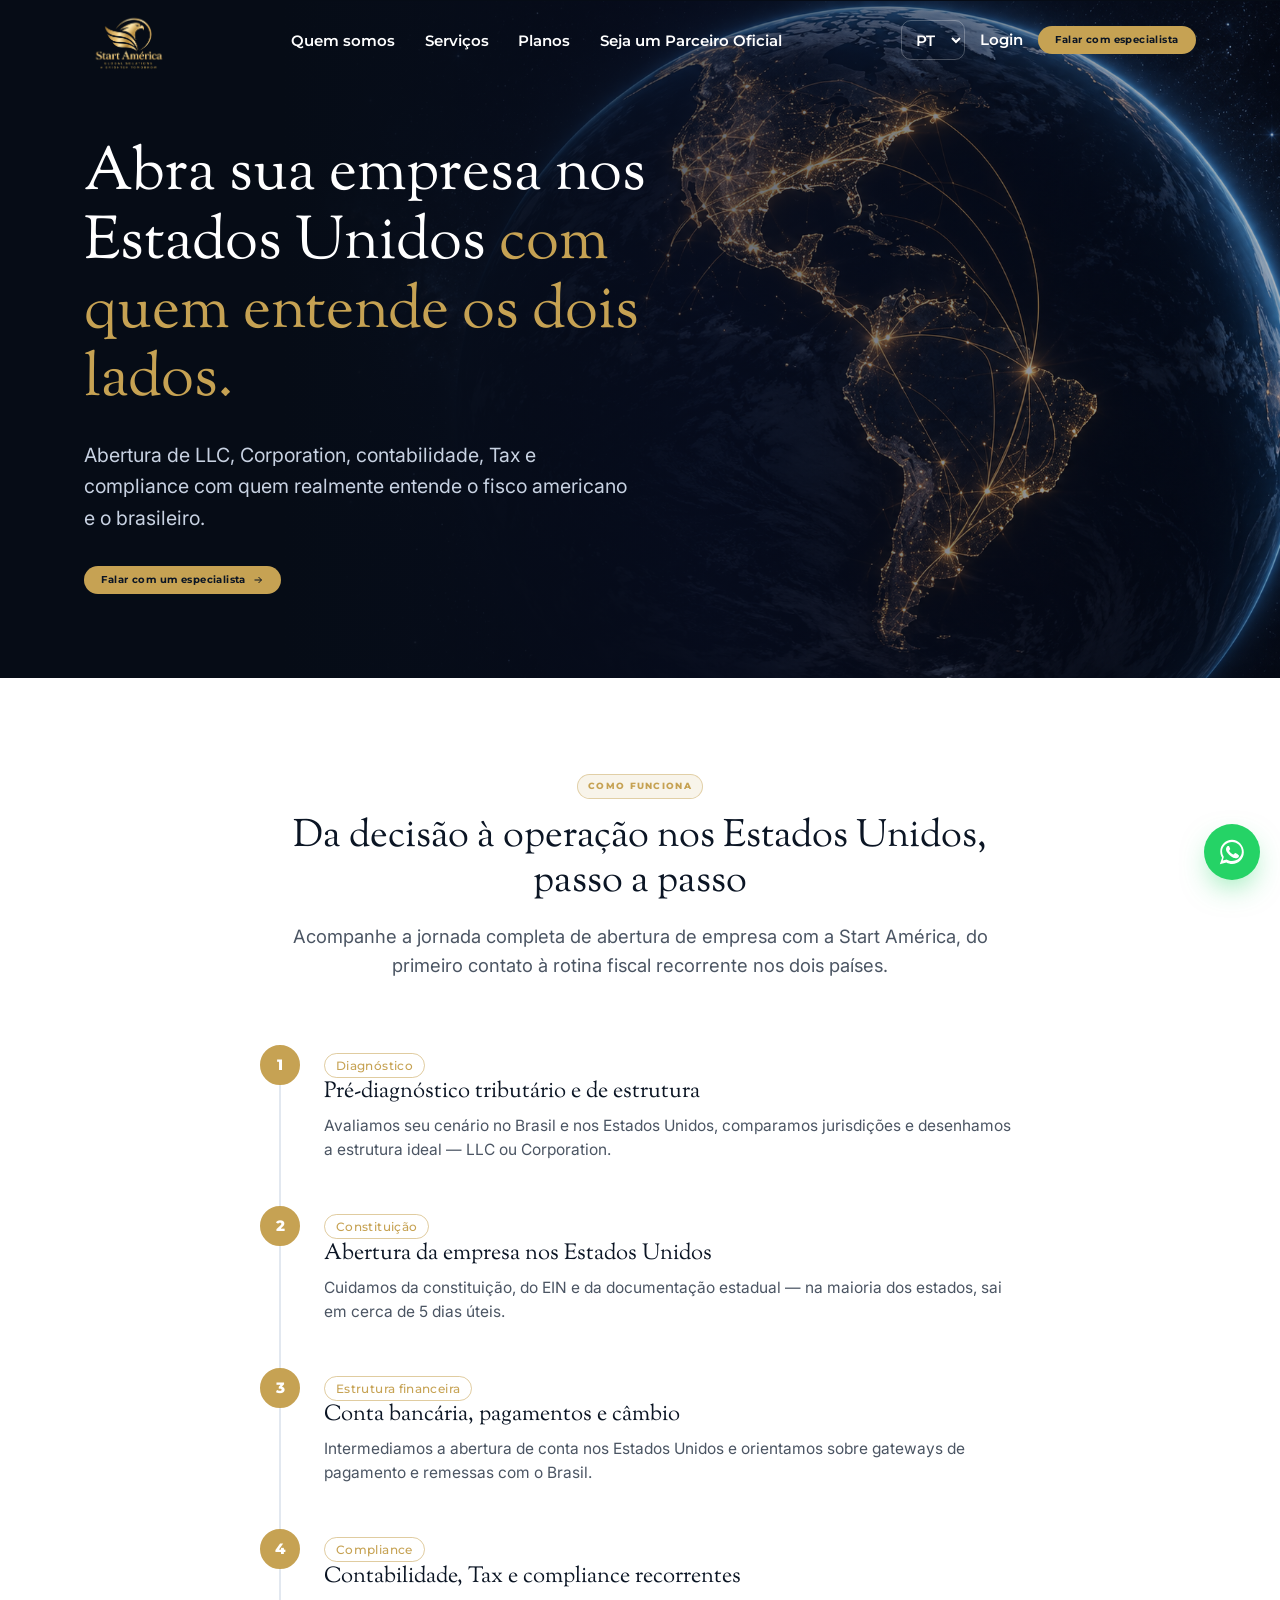
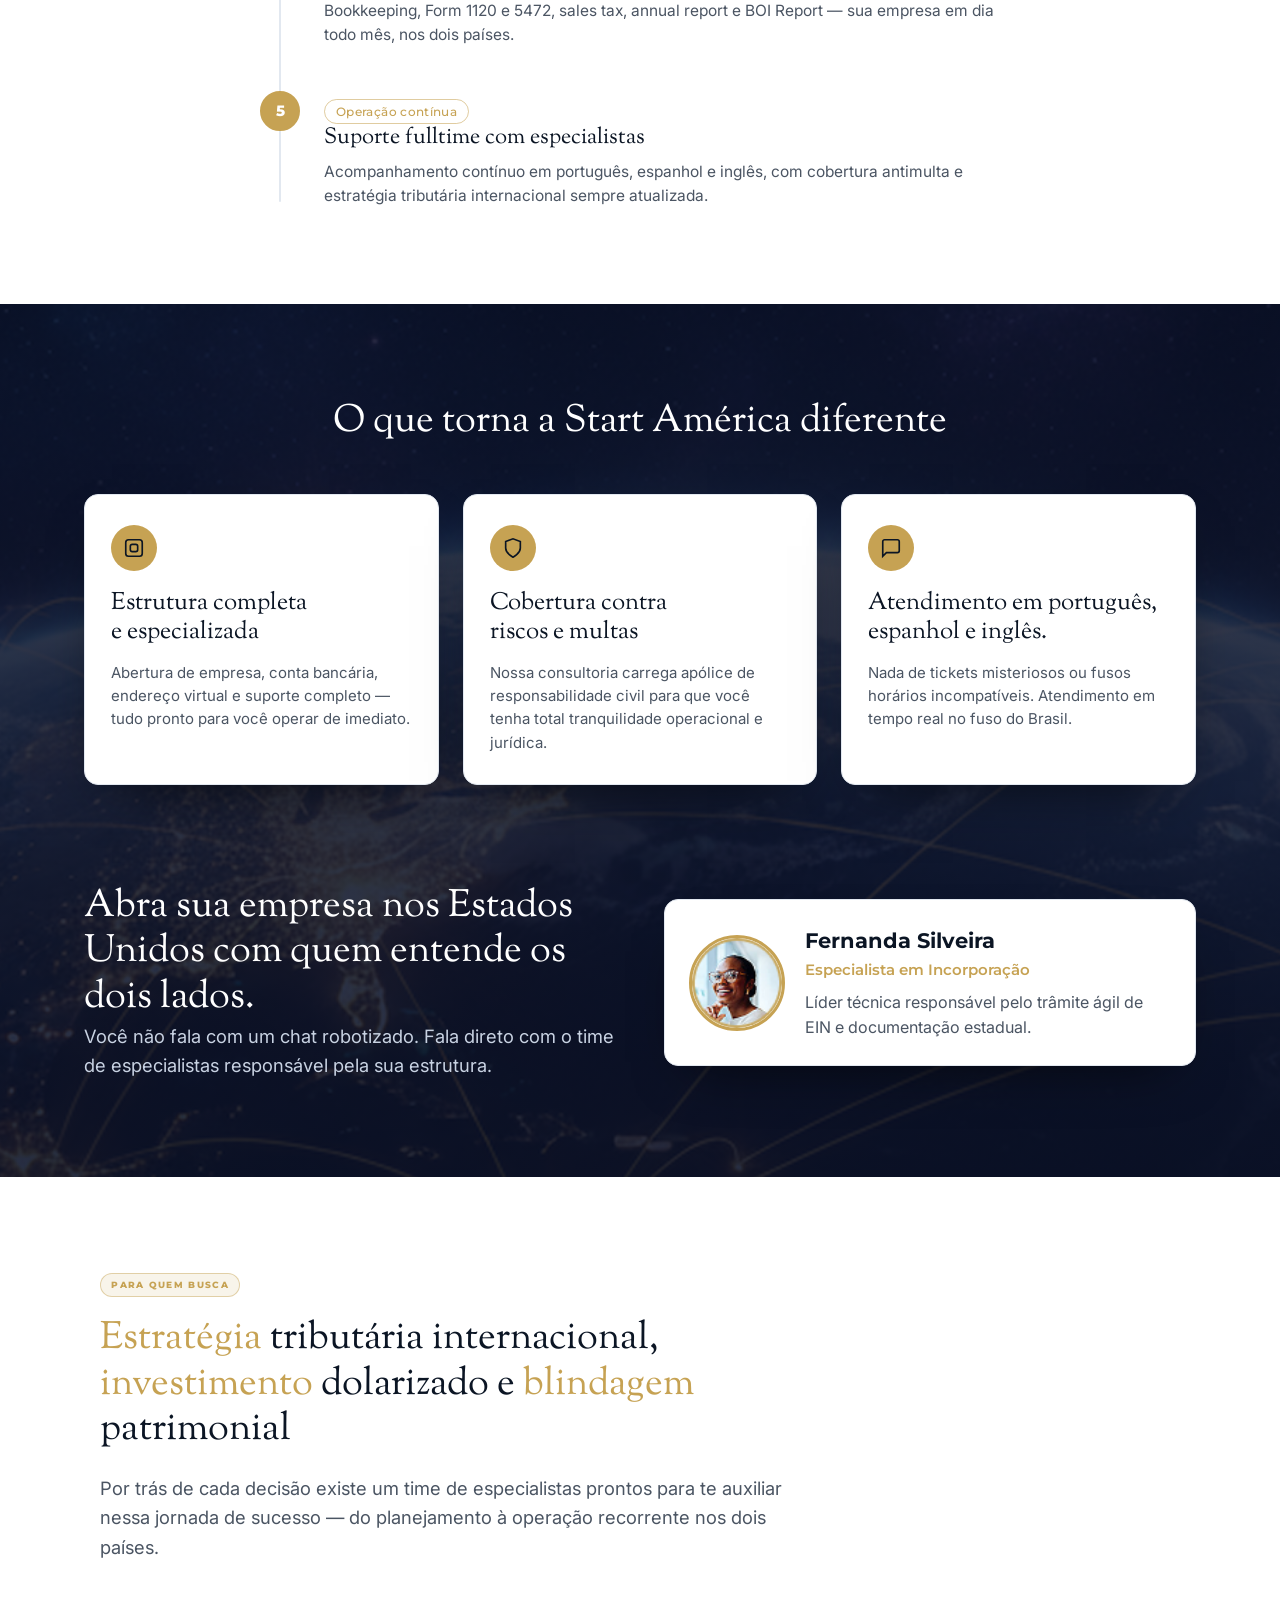
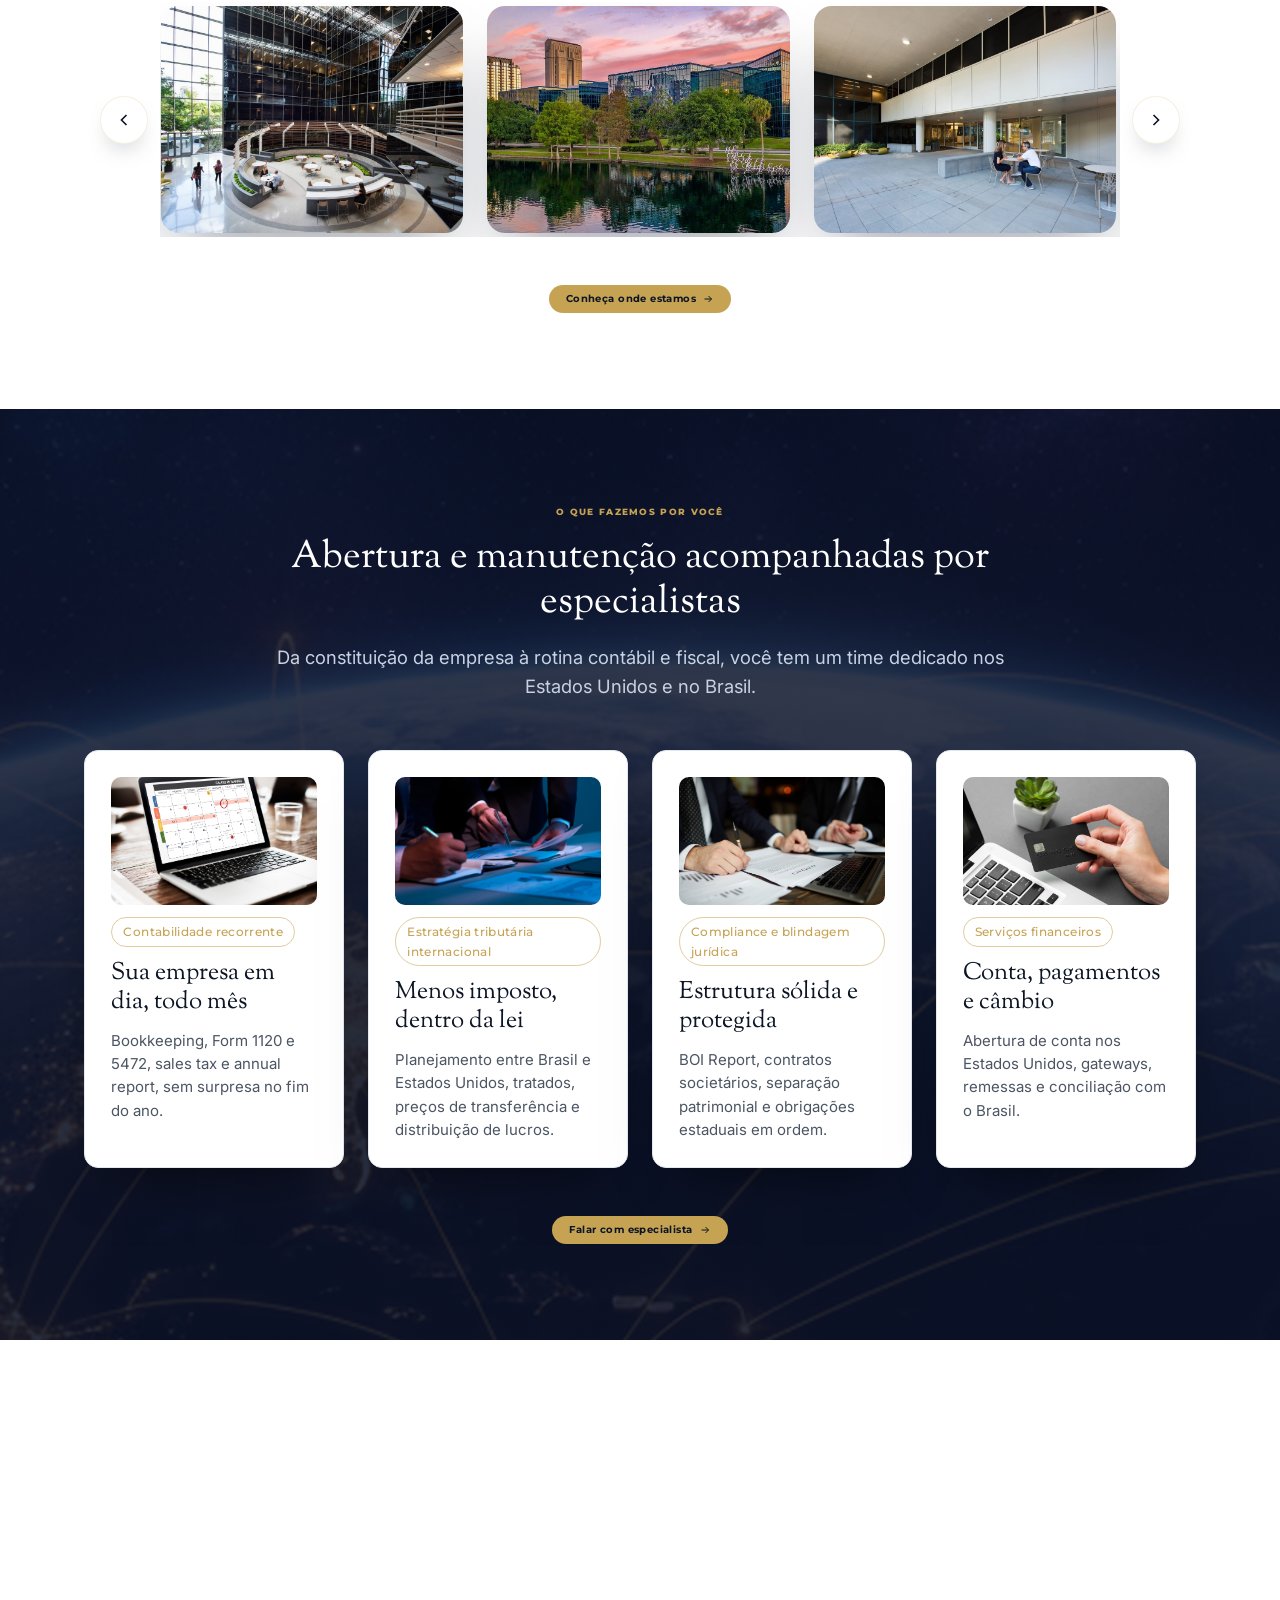
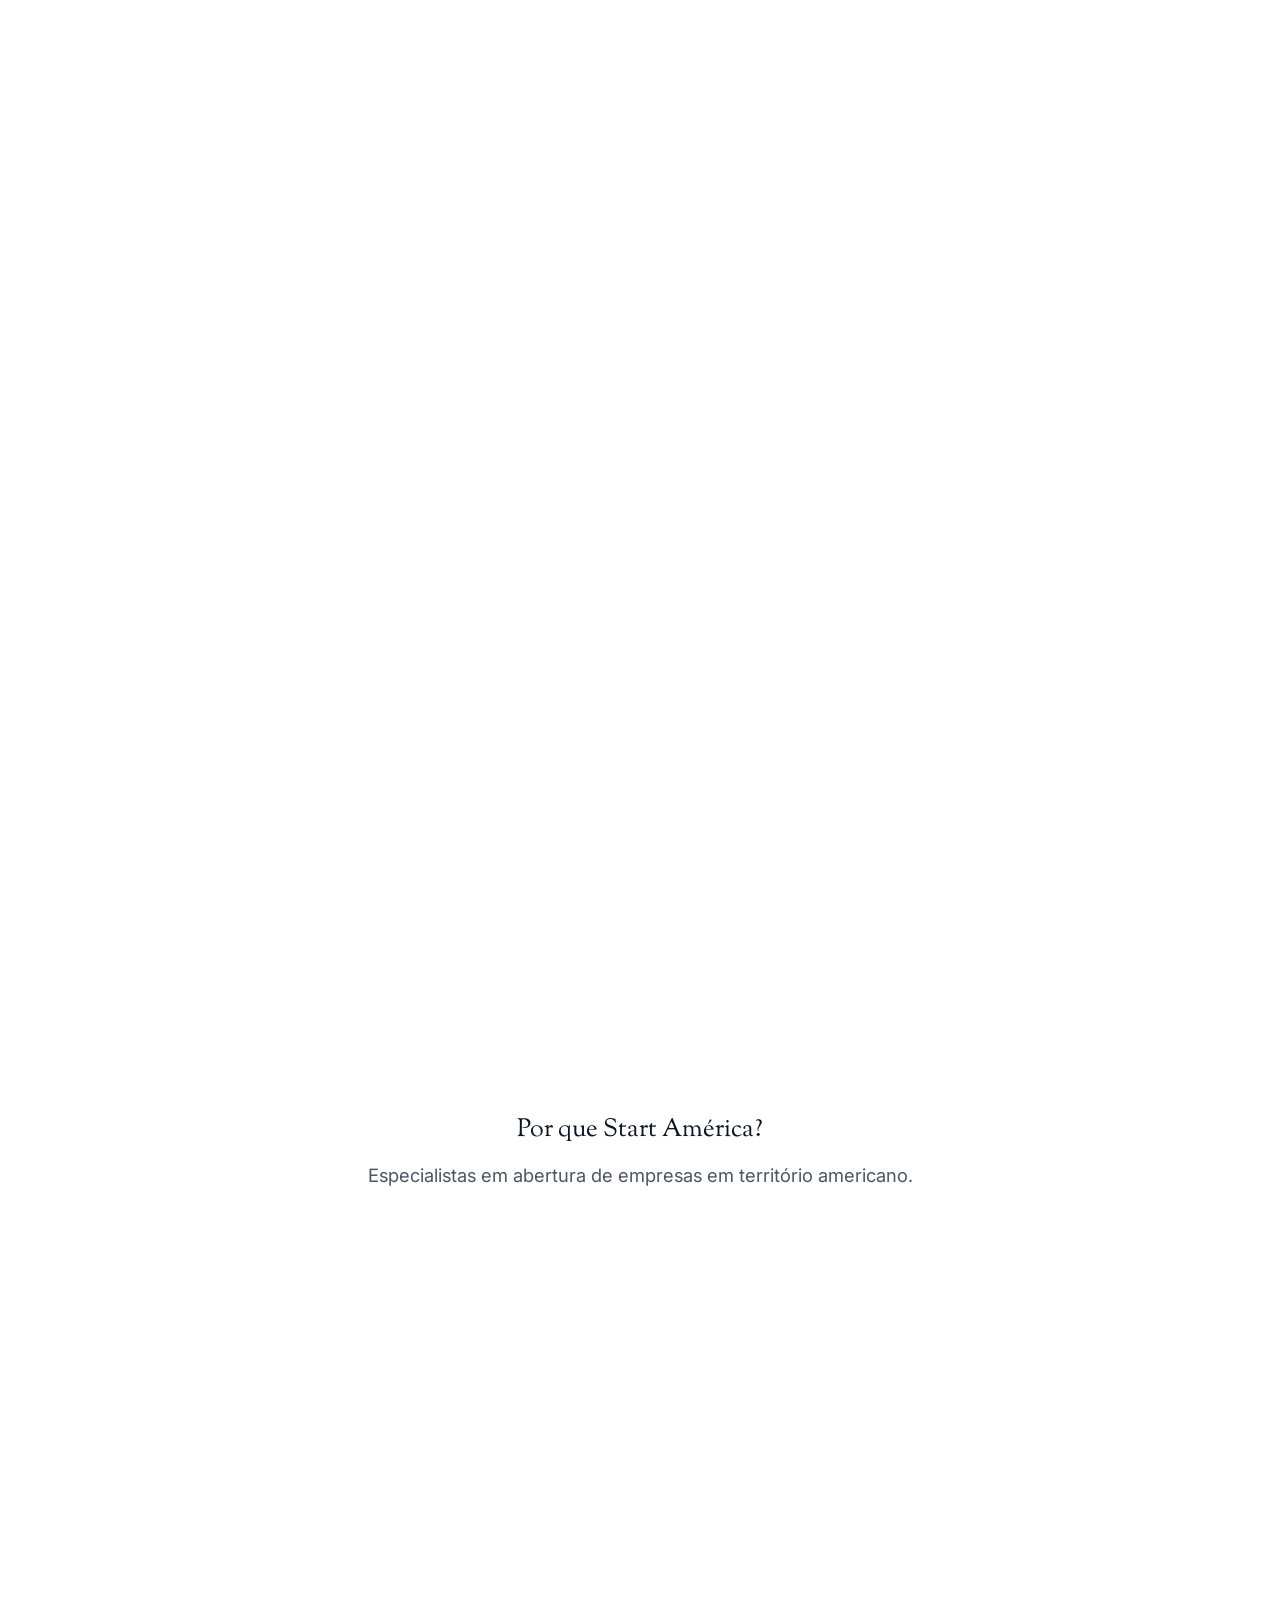
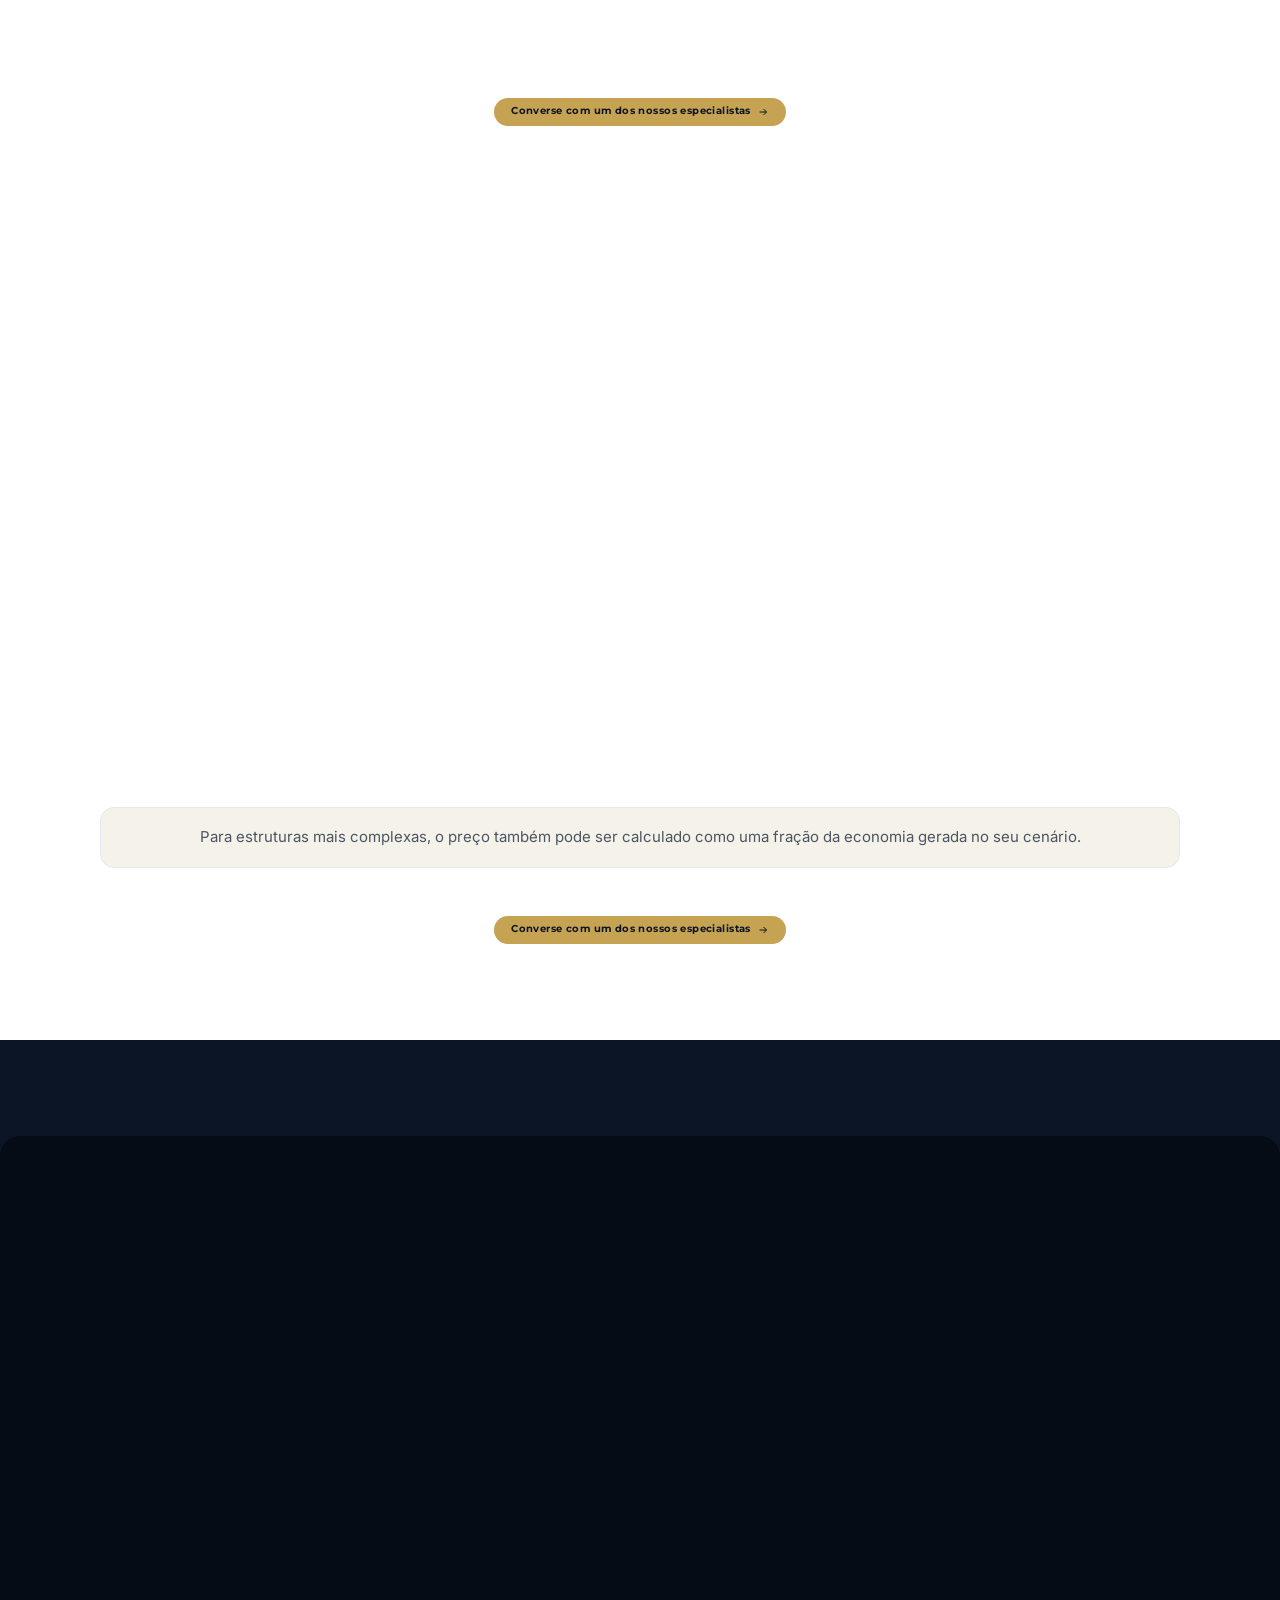
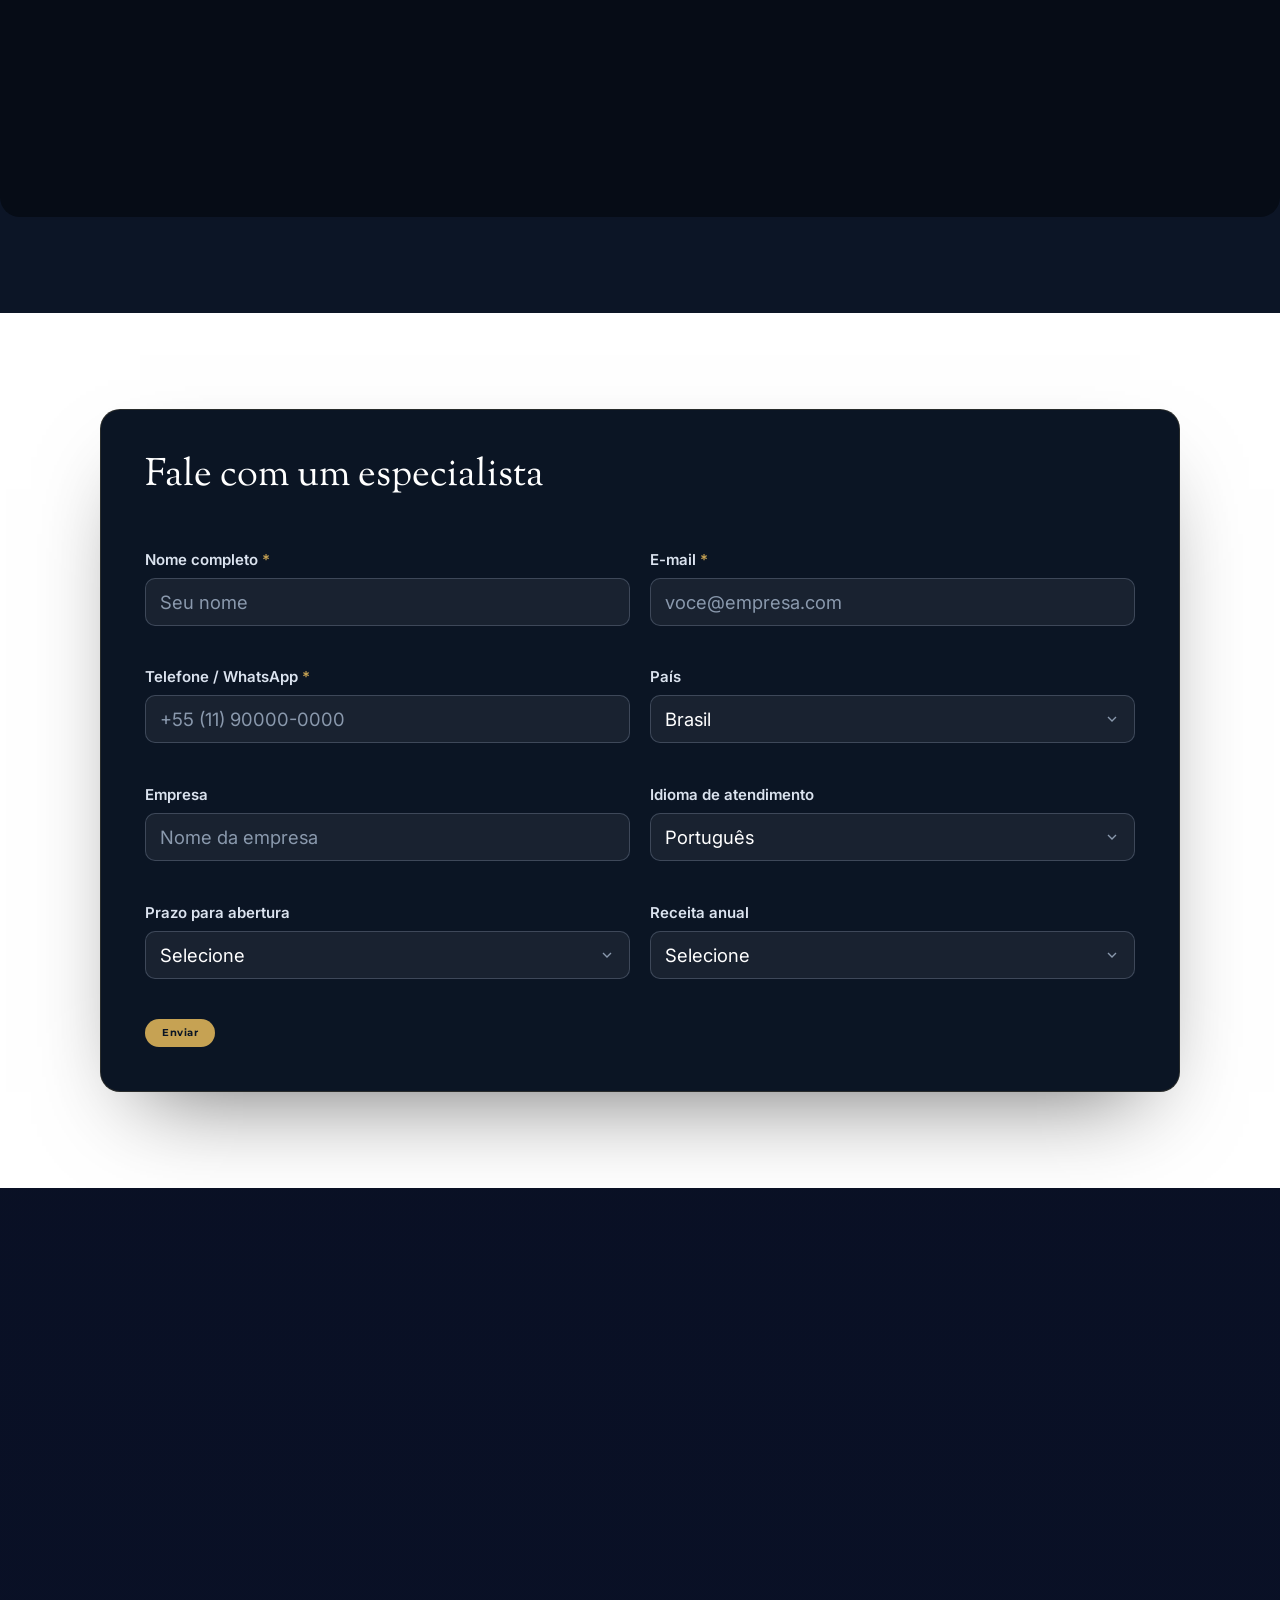
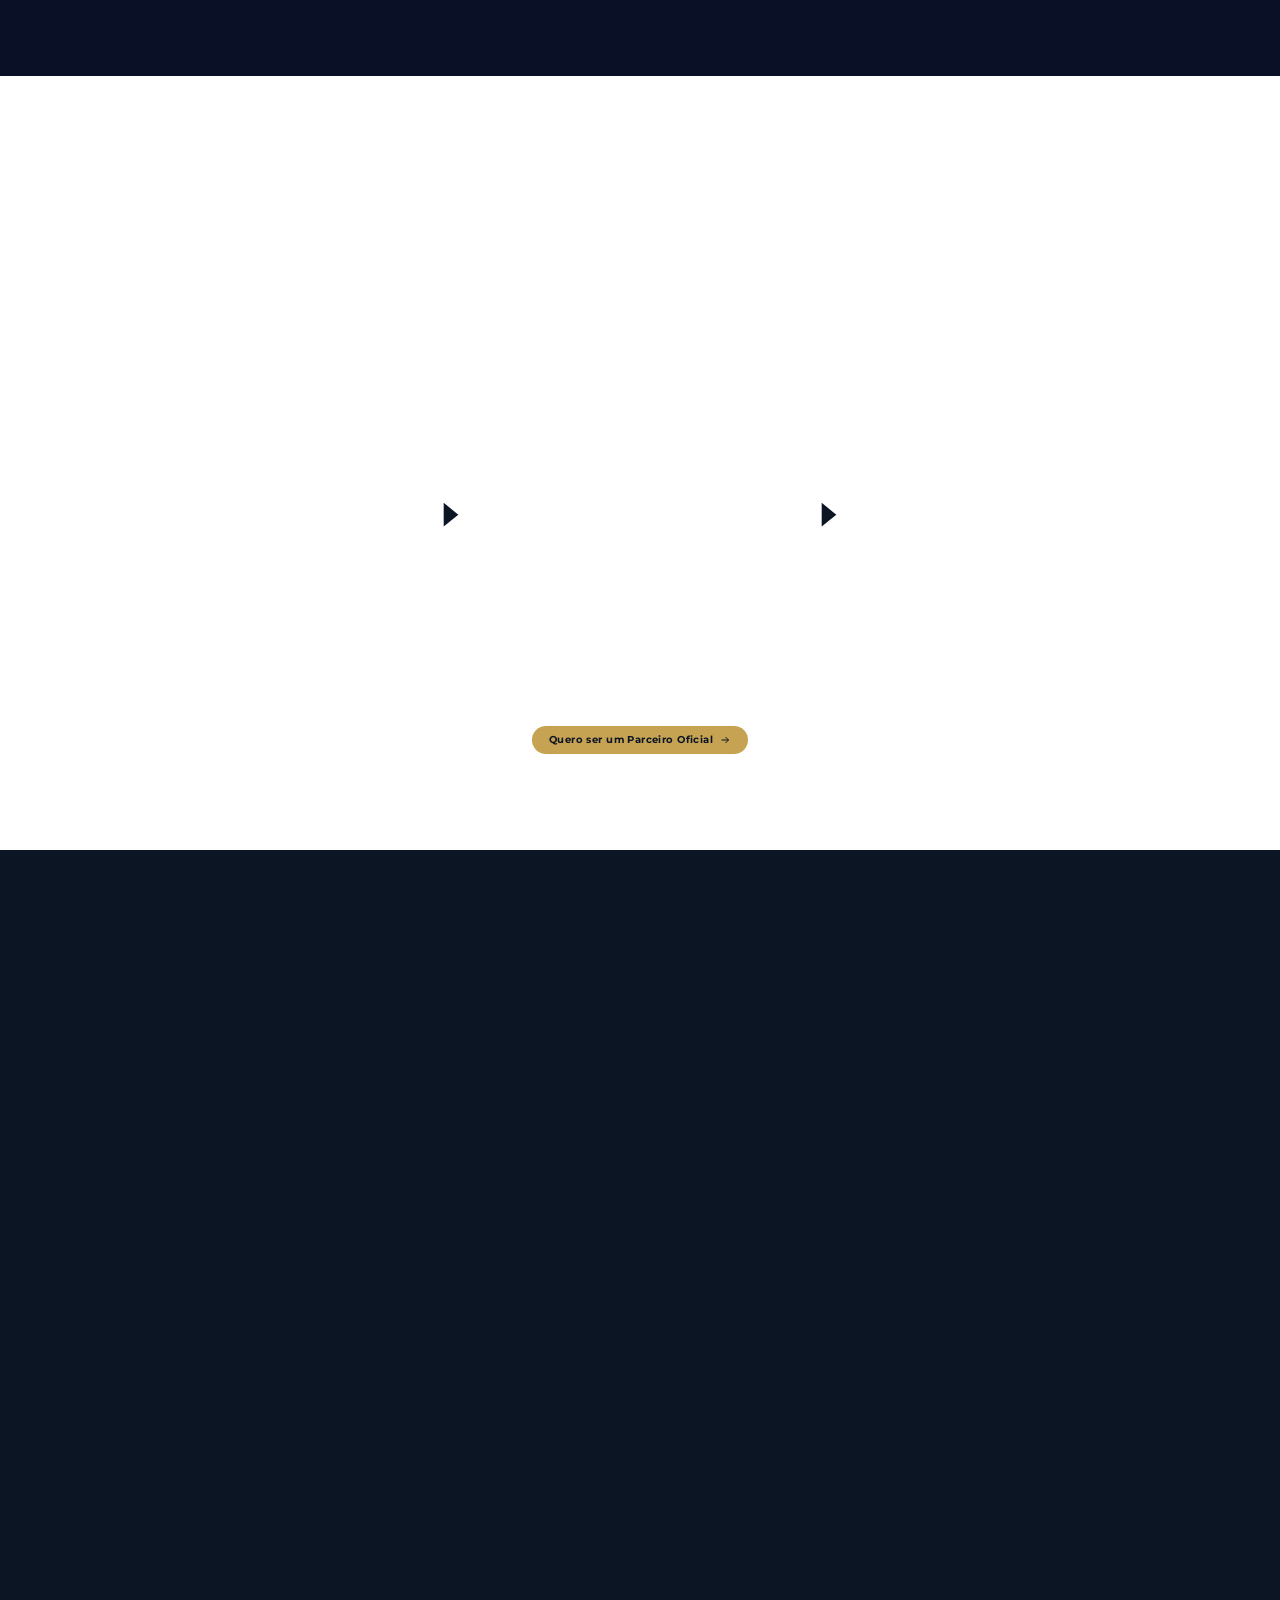
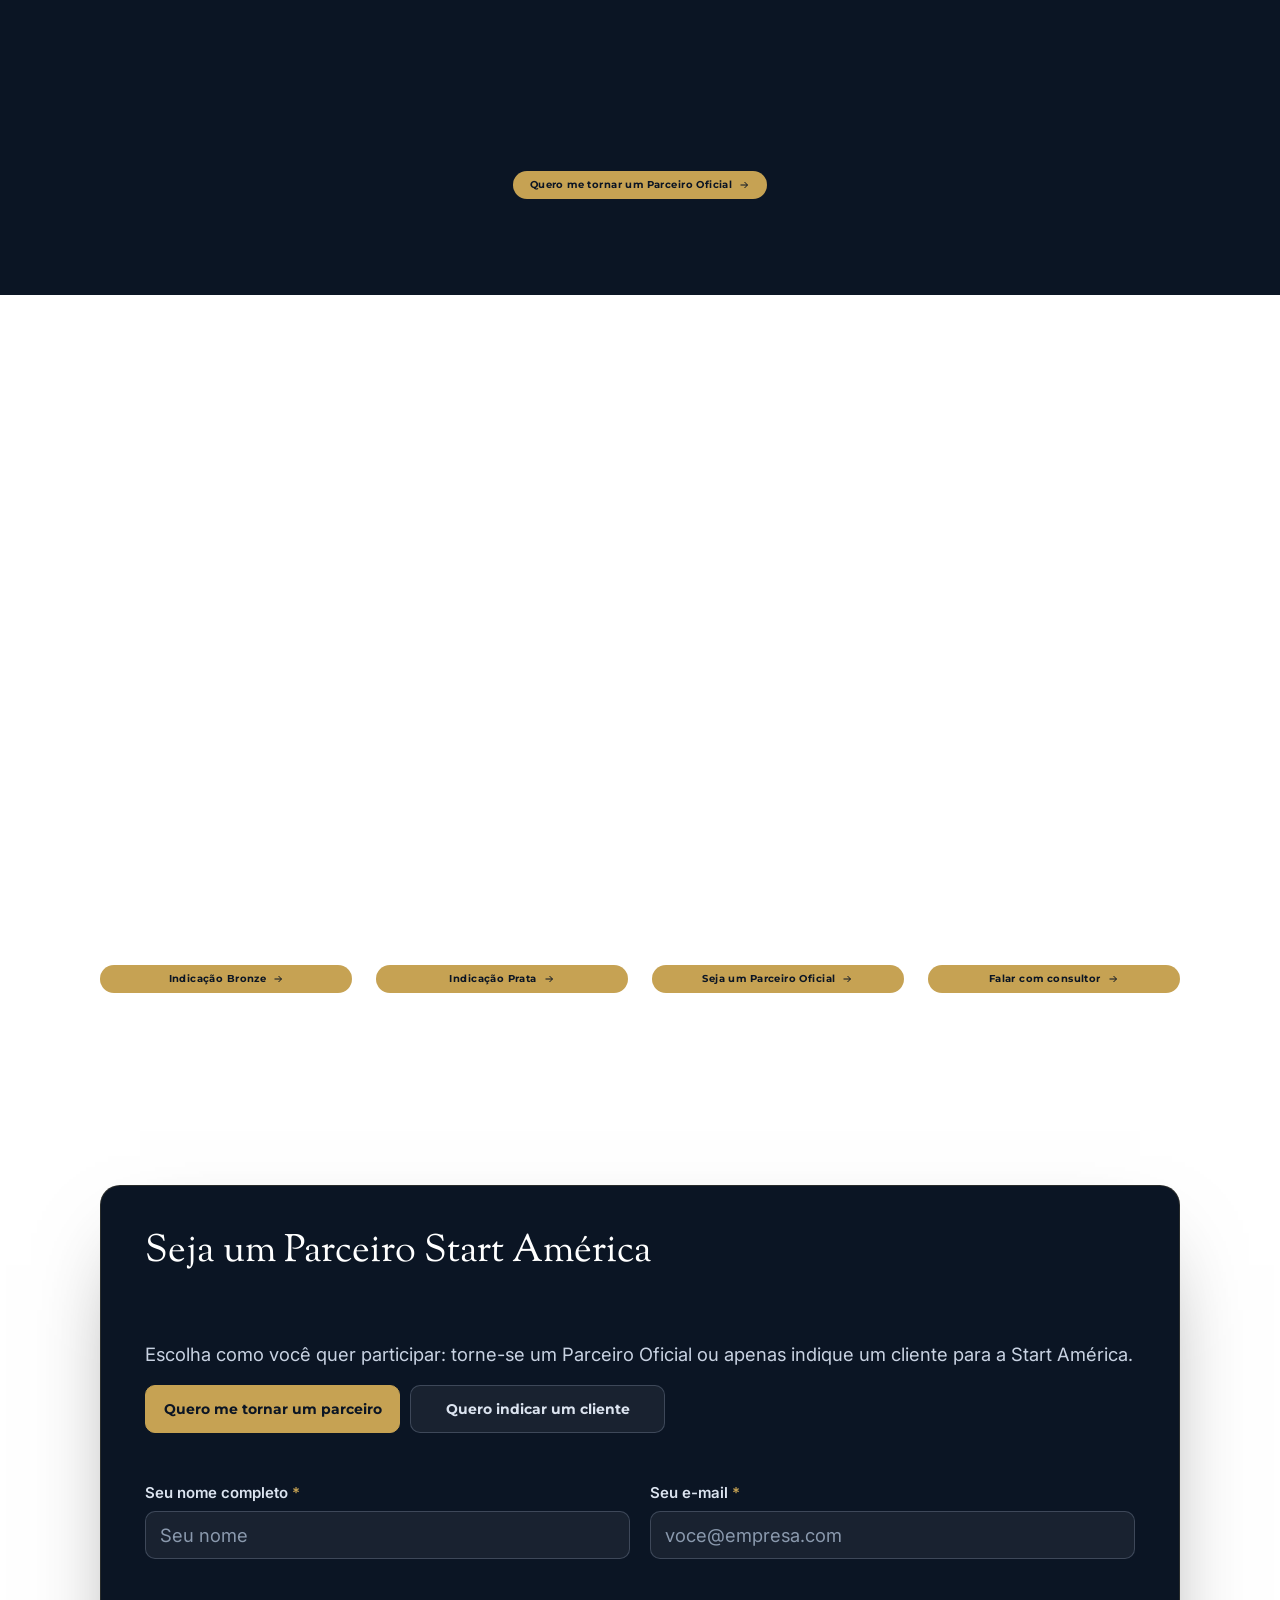
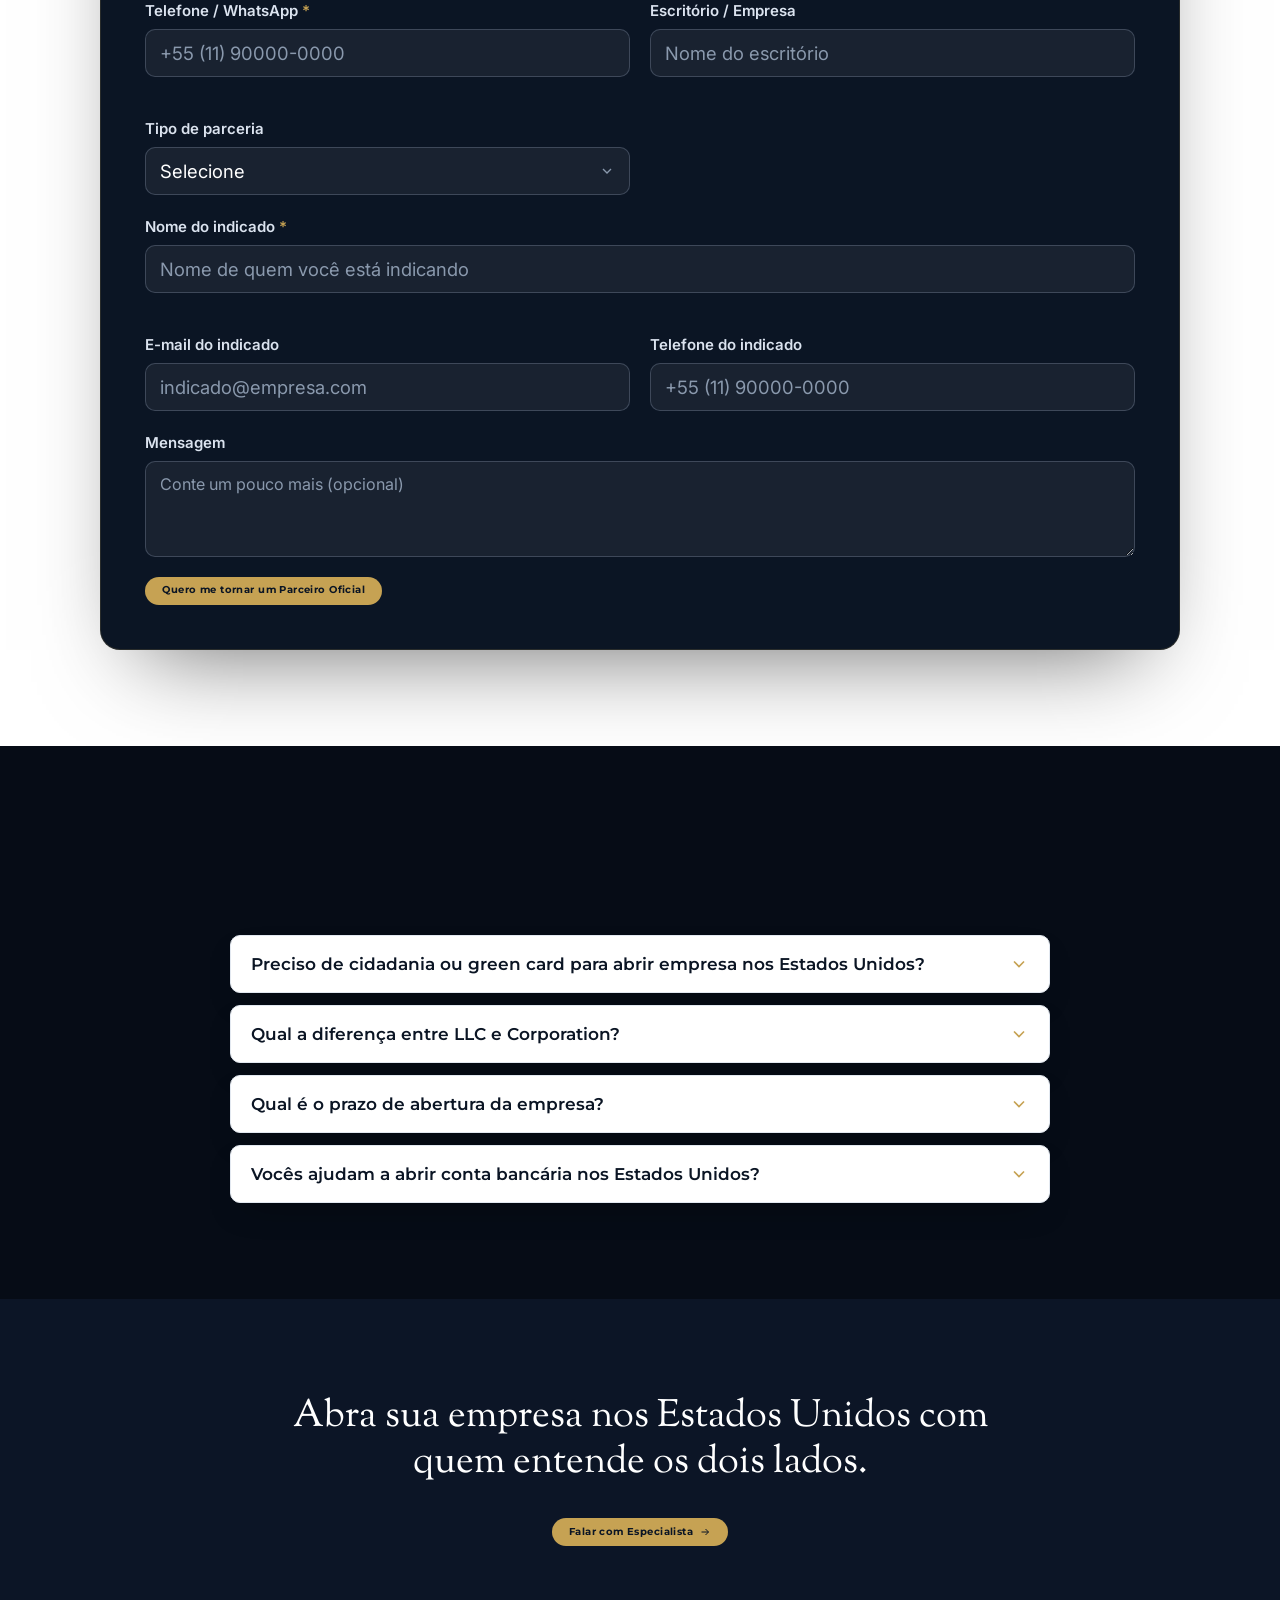
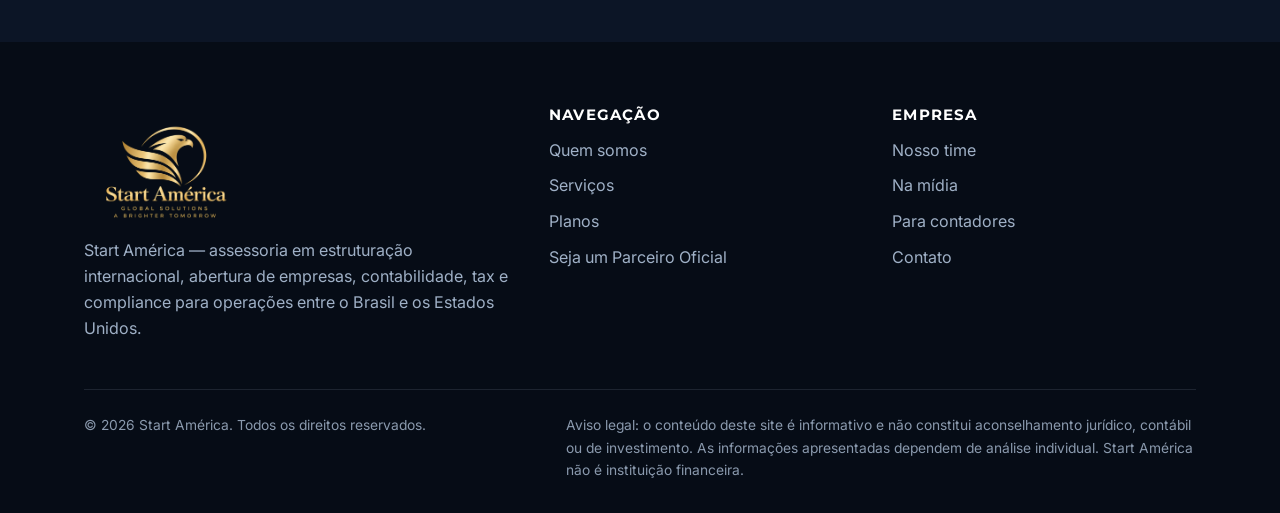
==== commit cee9fc67: "Corrige link do logo para funcionar no GitHub Pages (subpasta do repo)" ====
--- a/index.html
+++ b/index.html
@@ -25,7 +25,7 @@
   <!-- ============ 1. HEADER ============ -->
   <header class="site-header site-header--overlay">
     <div class="container container--wide site-header__inner">
-      <a href="/" class="brand" aria-label="Start América — página inicial">
+      <a href="index.html" class="brand" aria-label="Start América — página inicial">
         <img src="assets/img/logo-start-america-dourada.png" alt="Start América"
              width="120" height="90"
              onerror="this.replaceWith(Object.assign(document.createElement('span'),{textContent:'START AMÉRICA',style:'font-family:Montserrat,sans-serif;font-weight:800;color:#D9A441;letter-spacing:.02em'}))" />
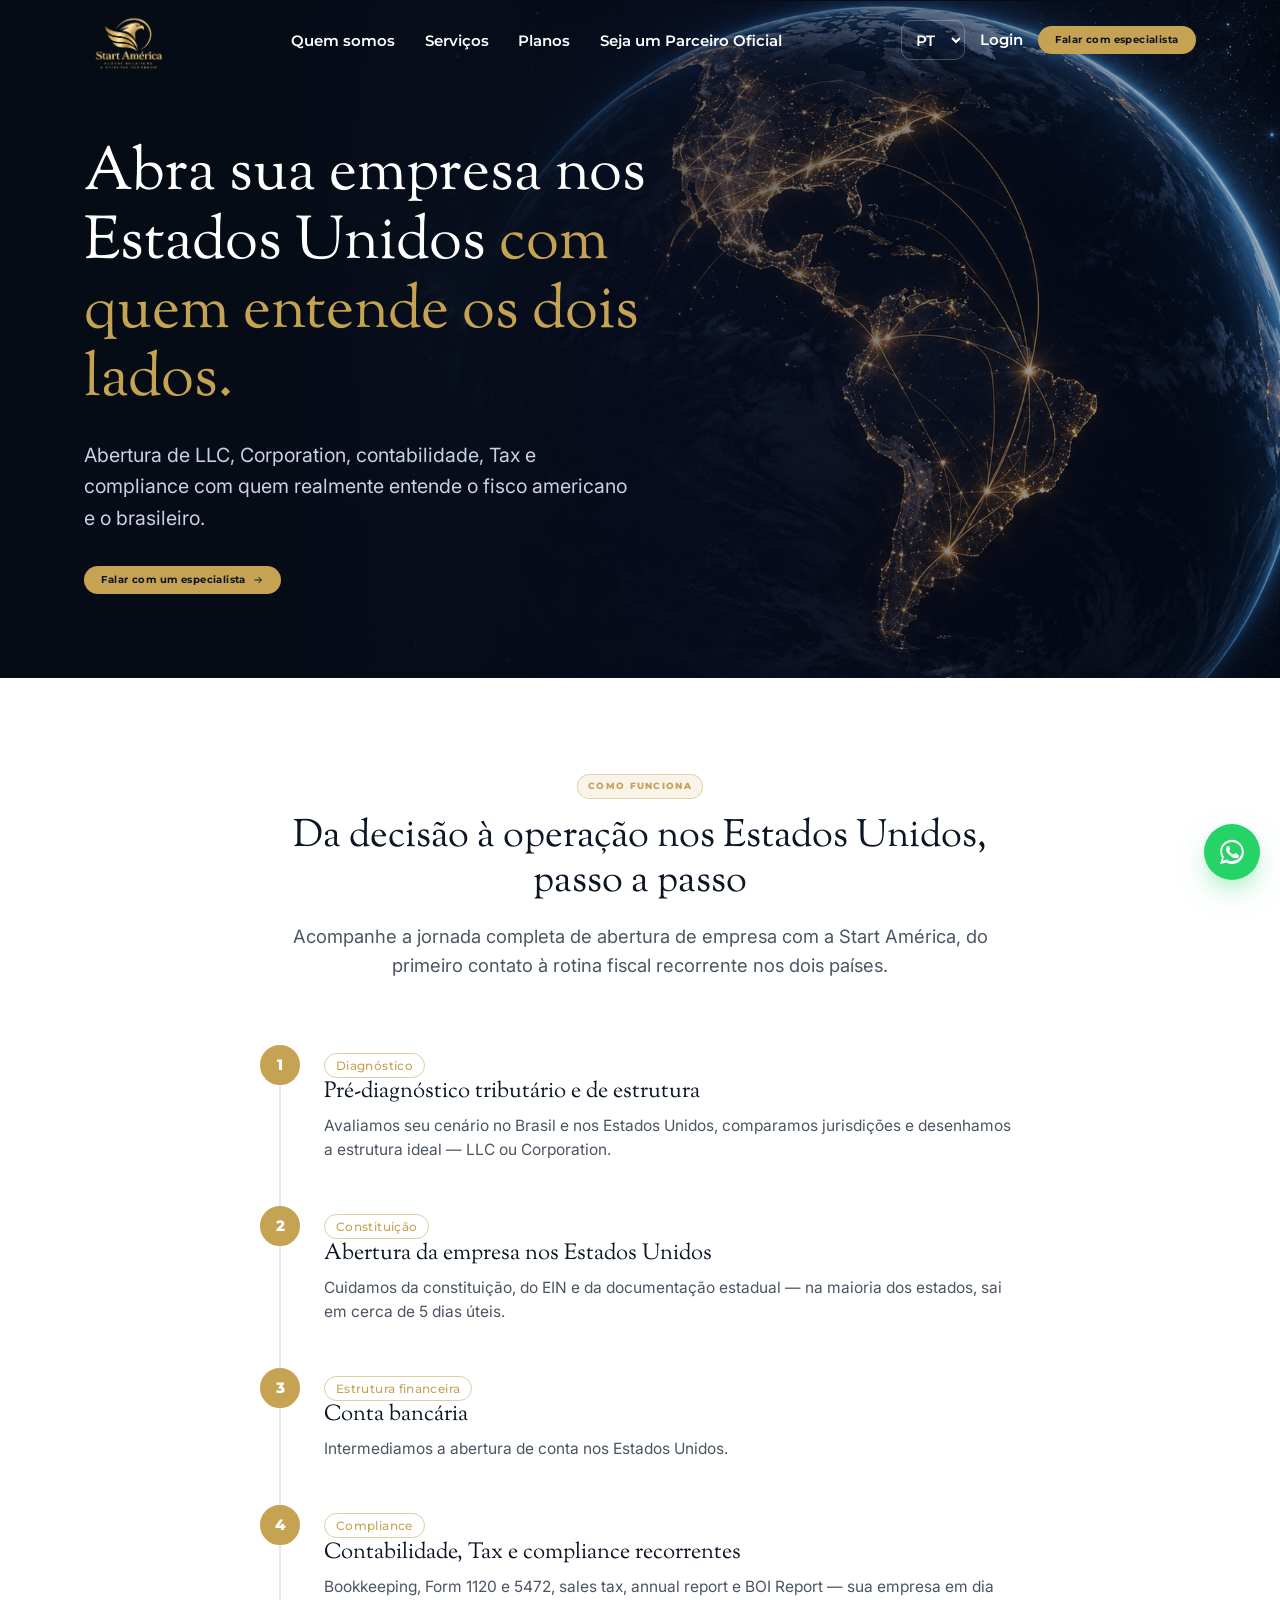
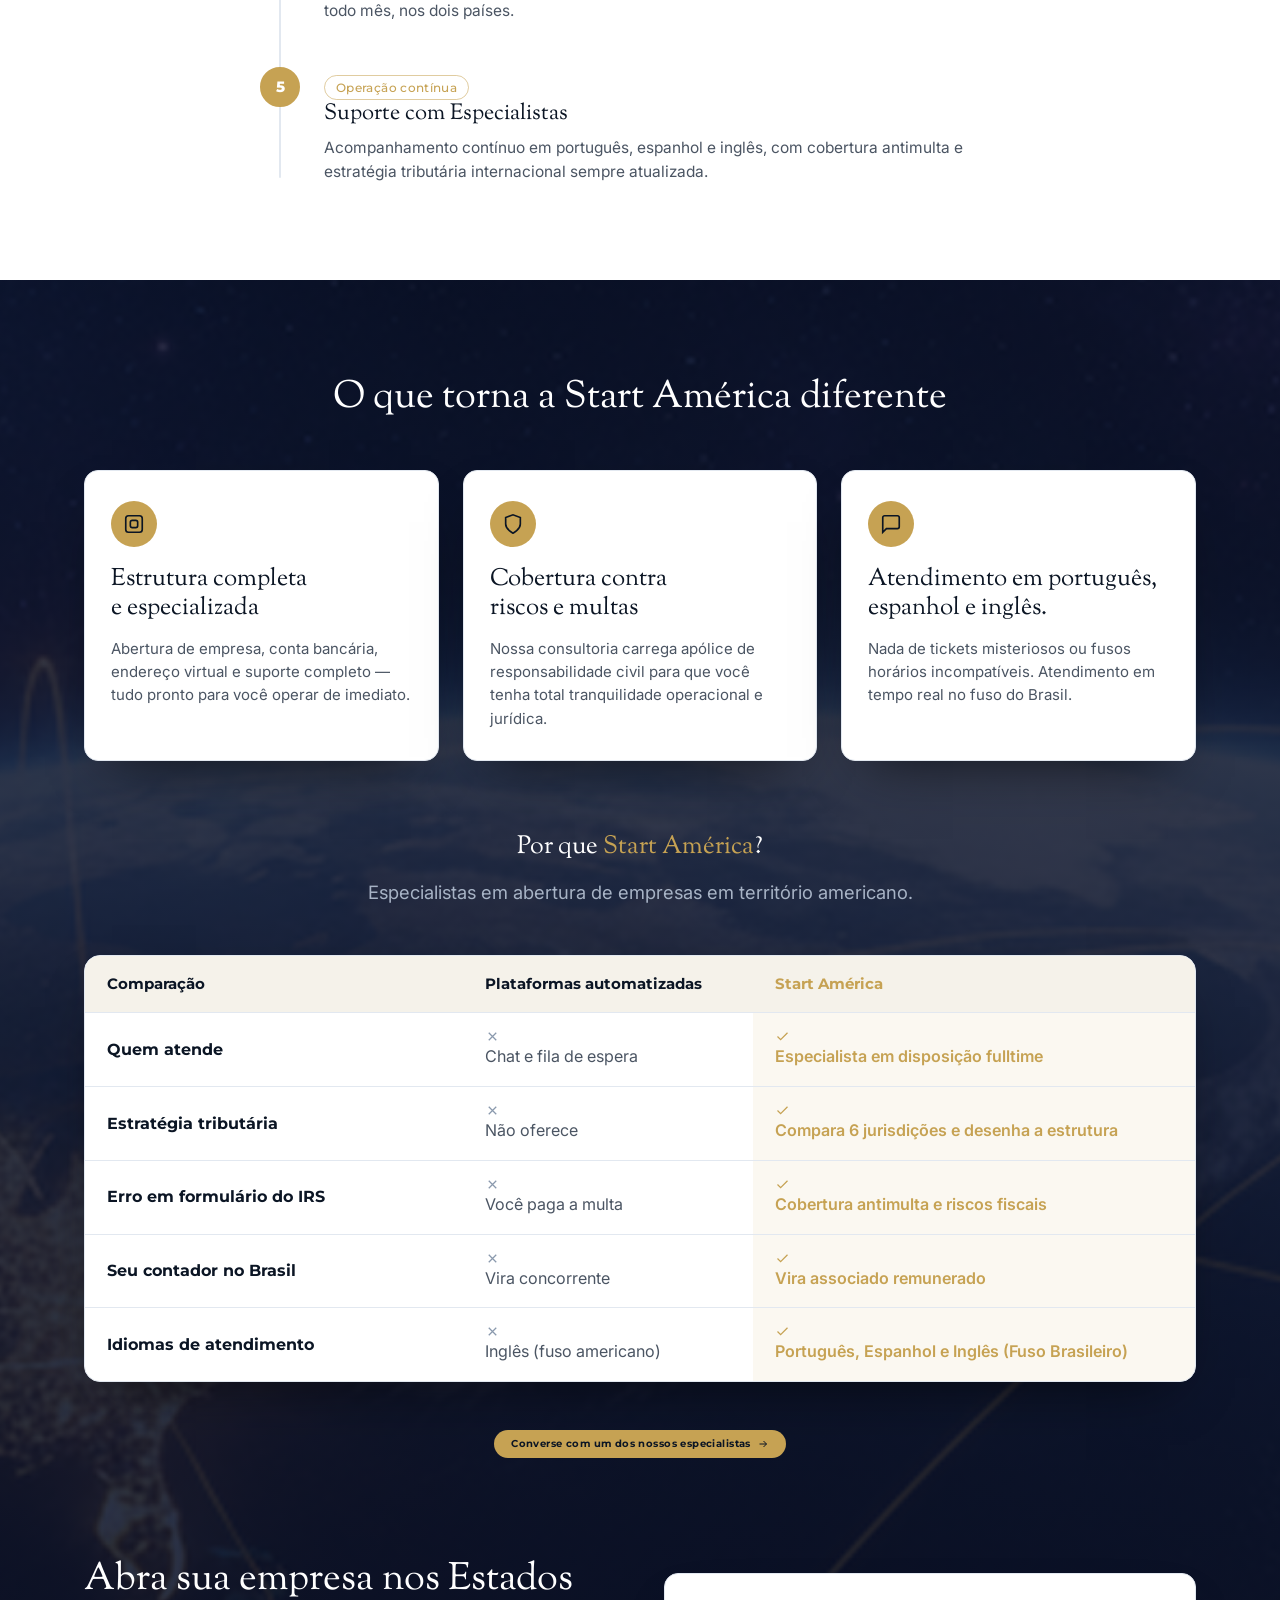
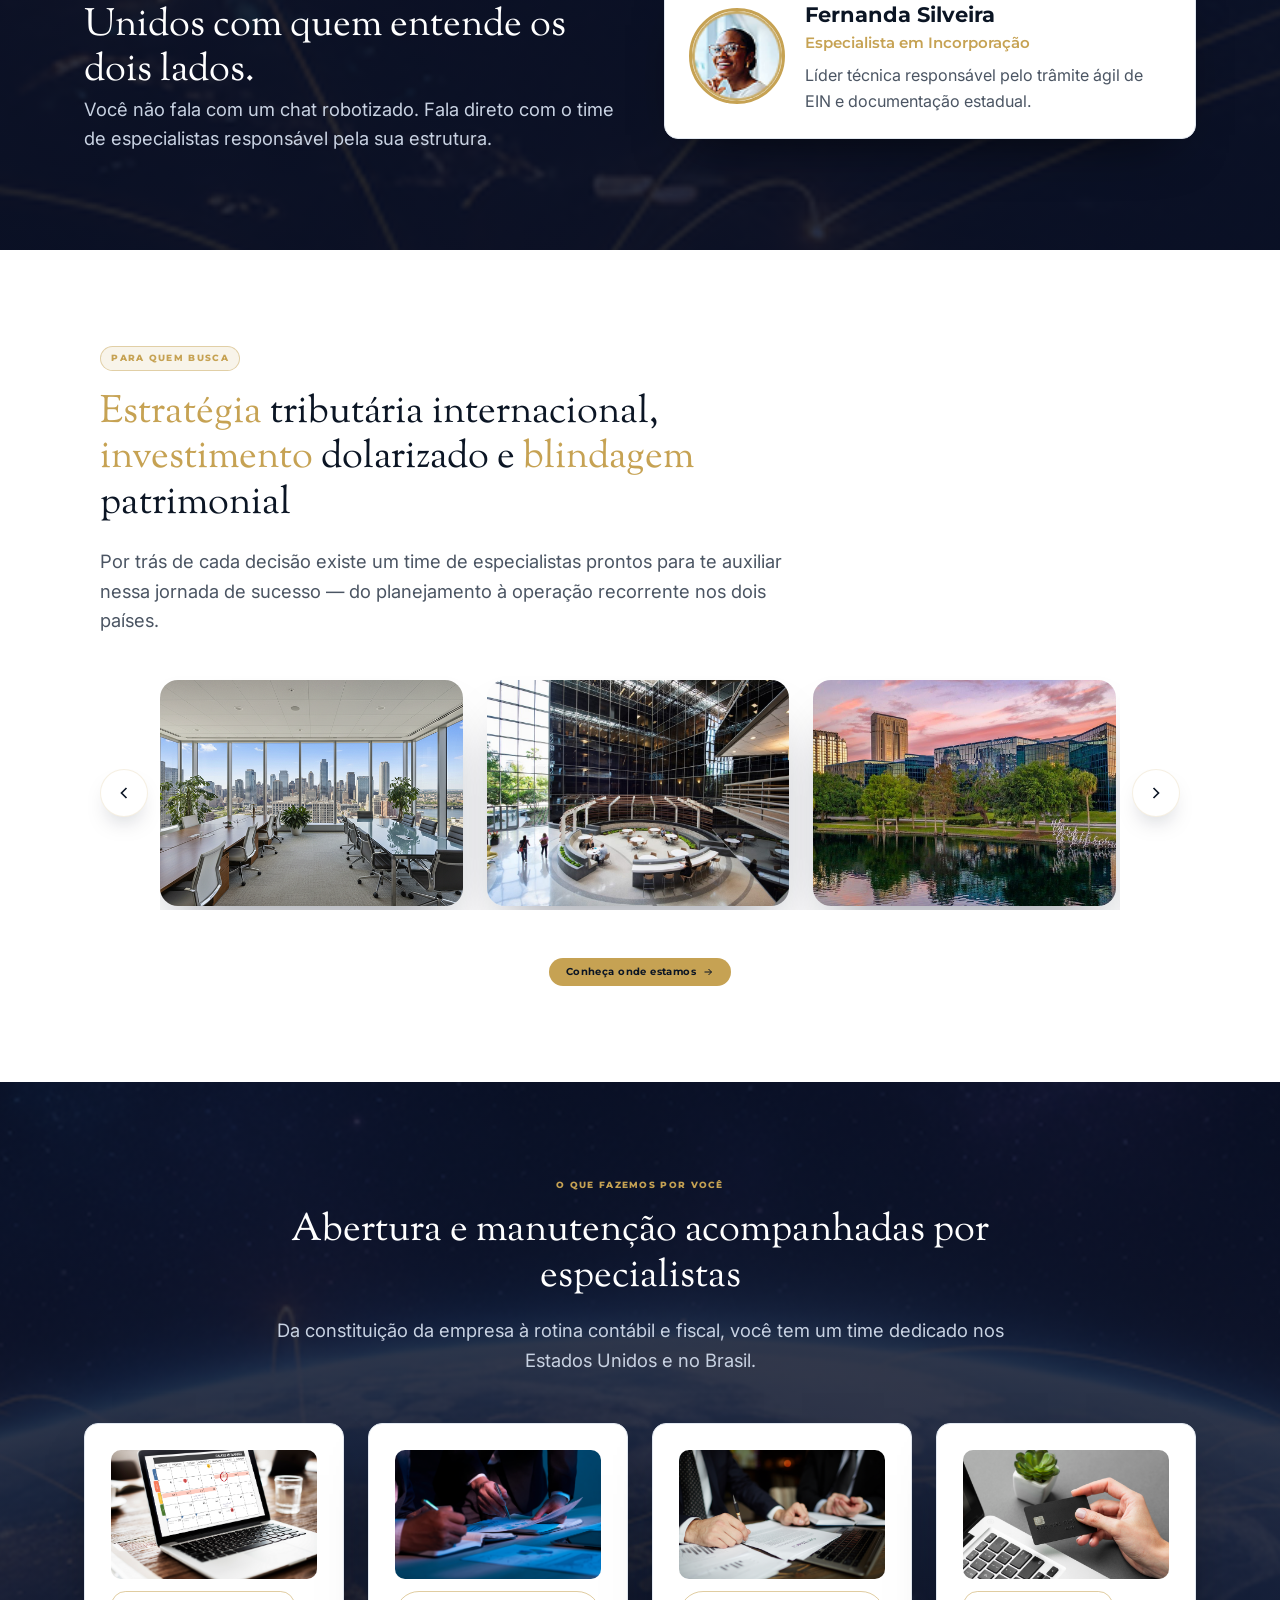
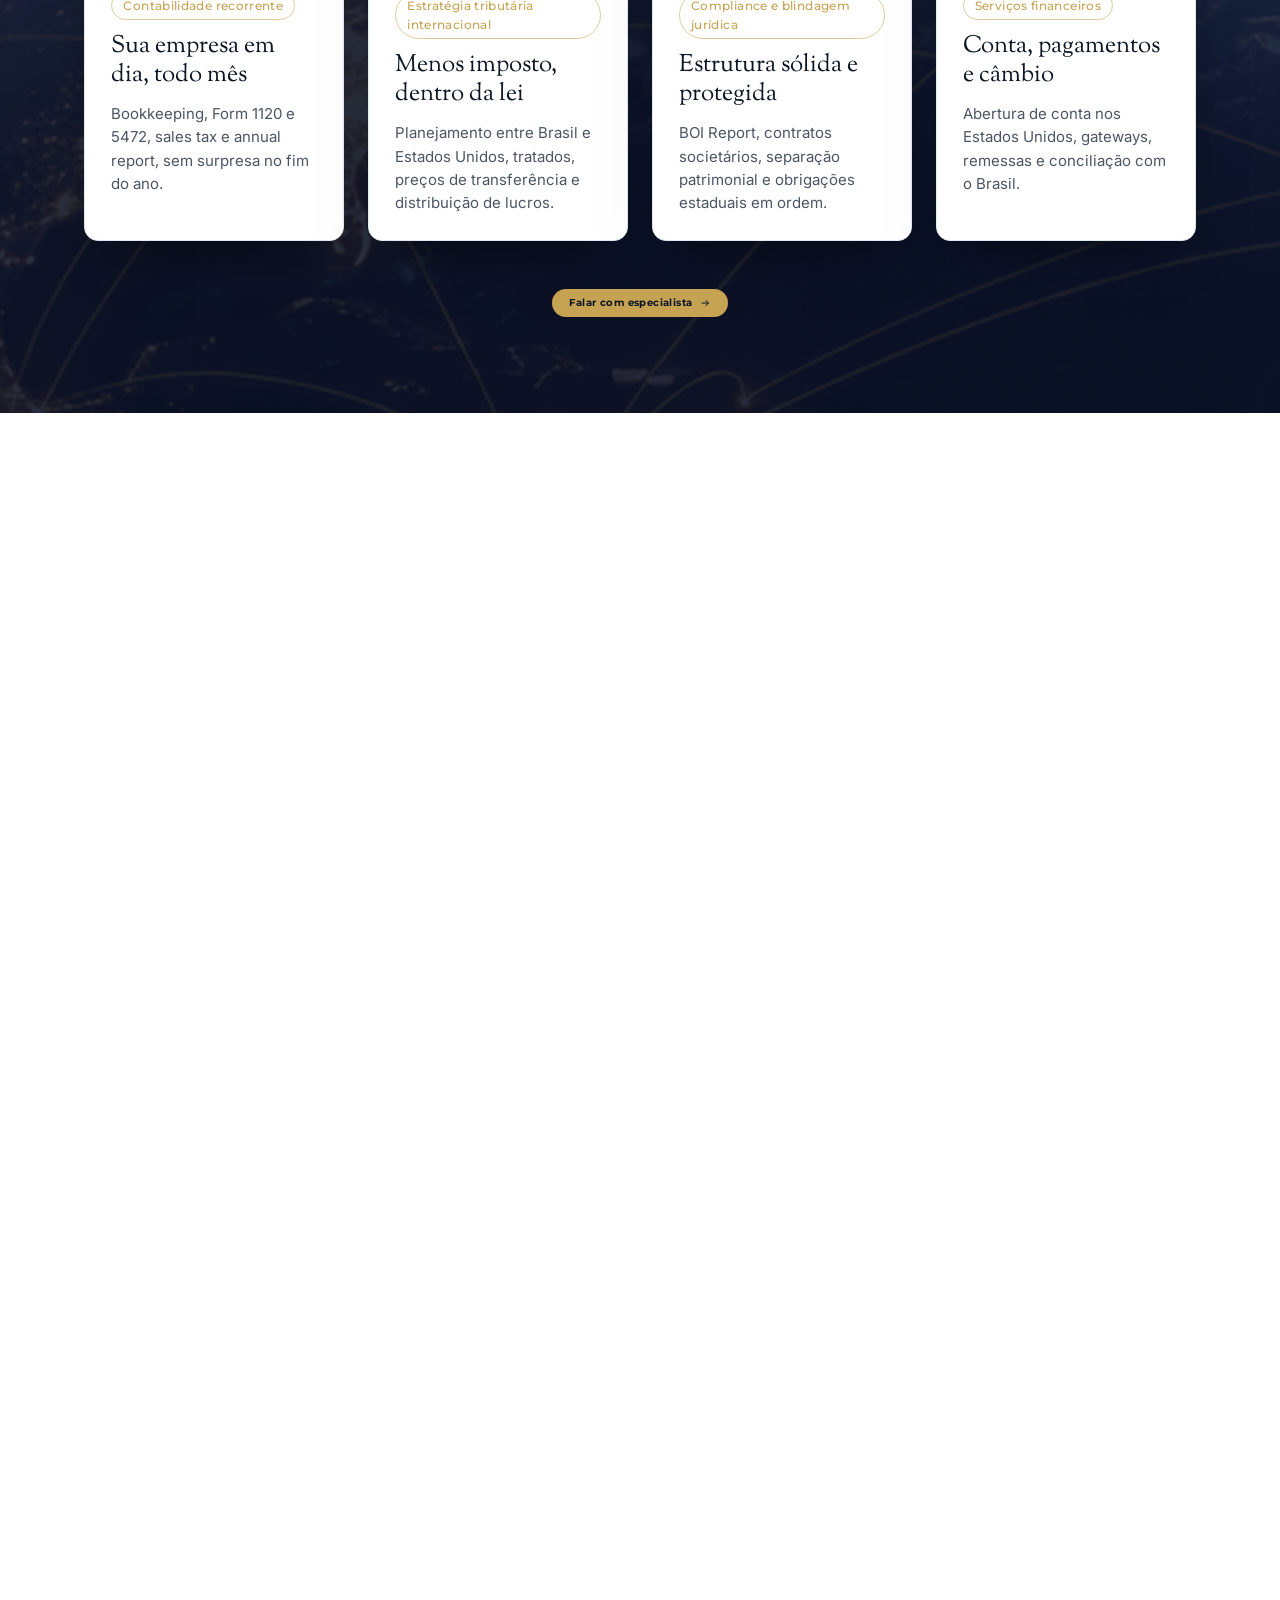
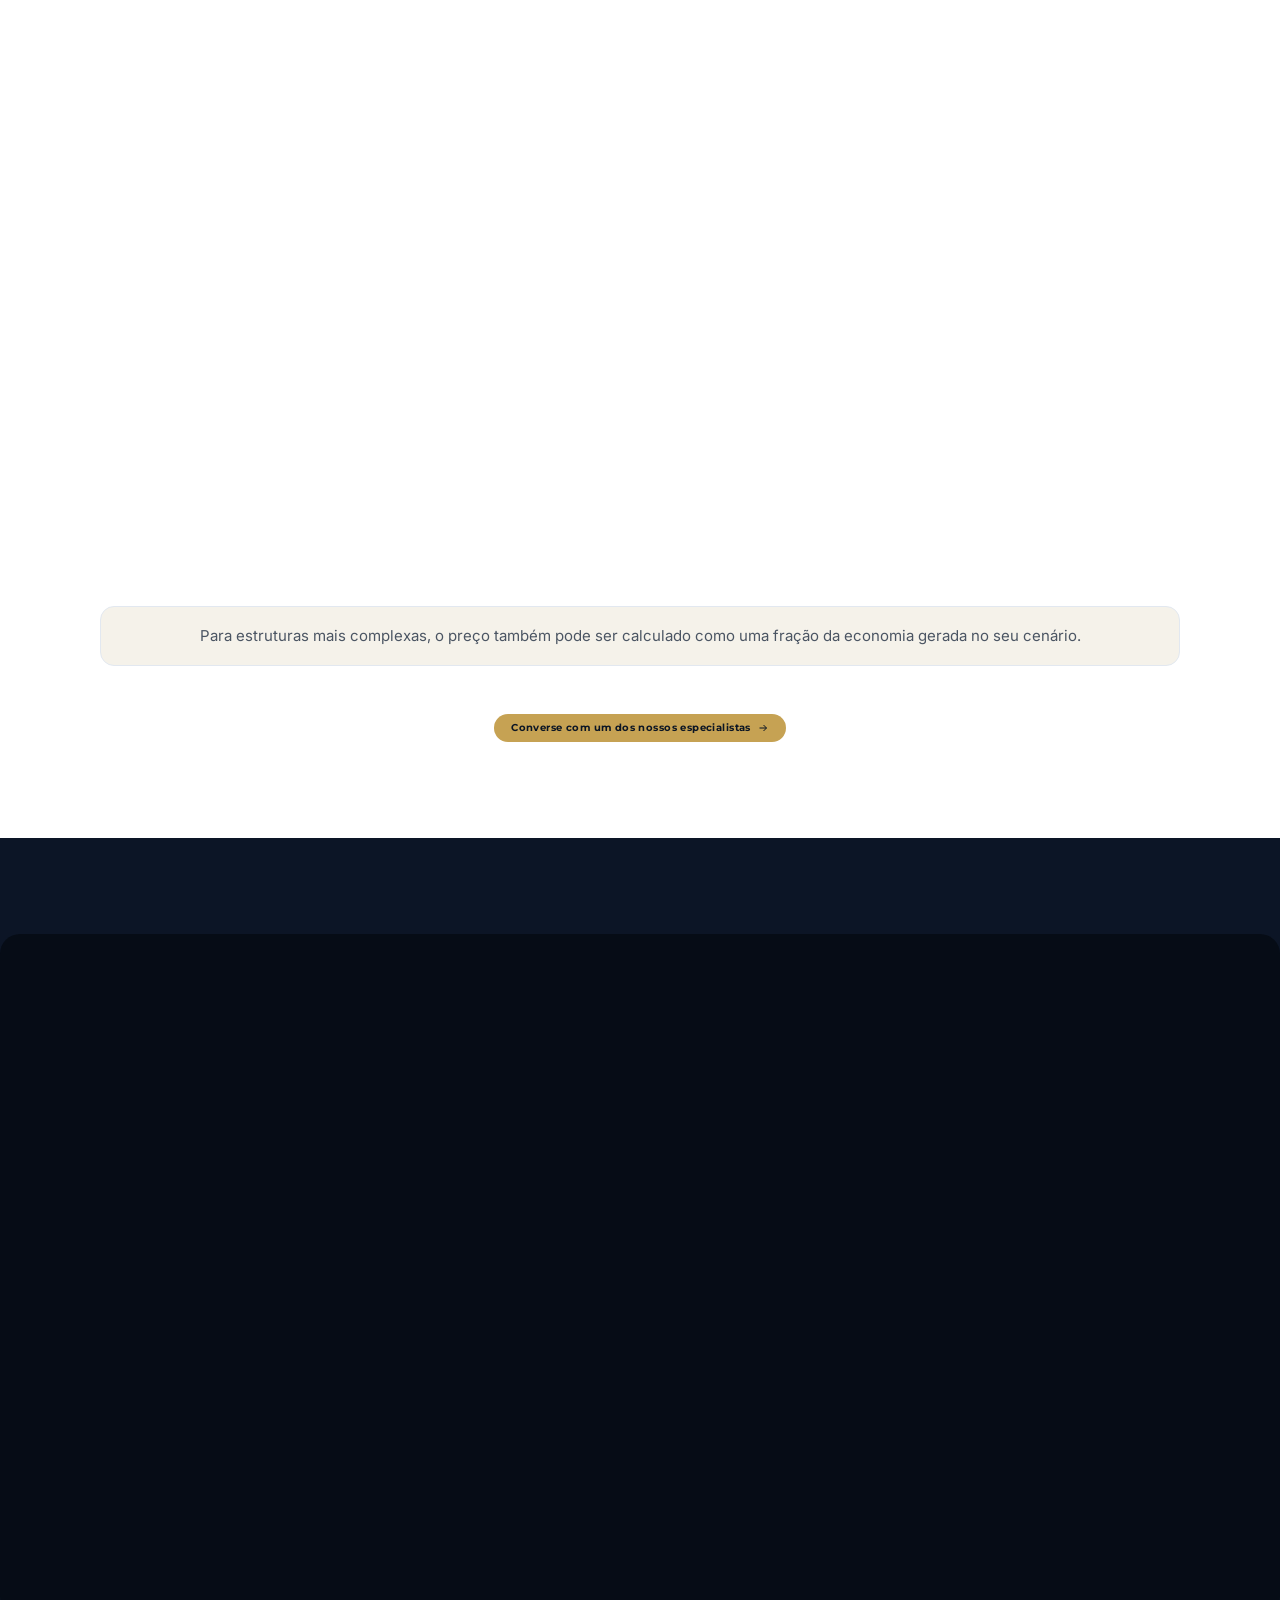
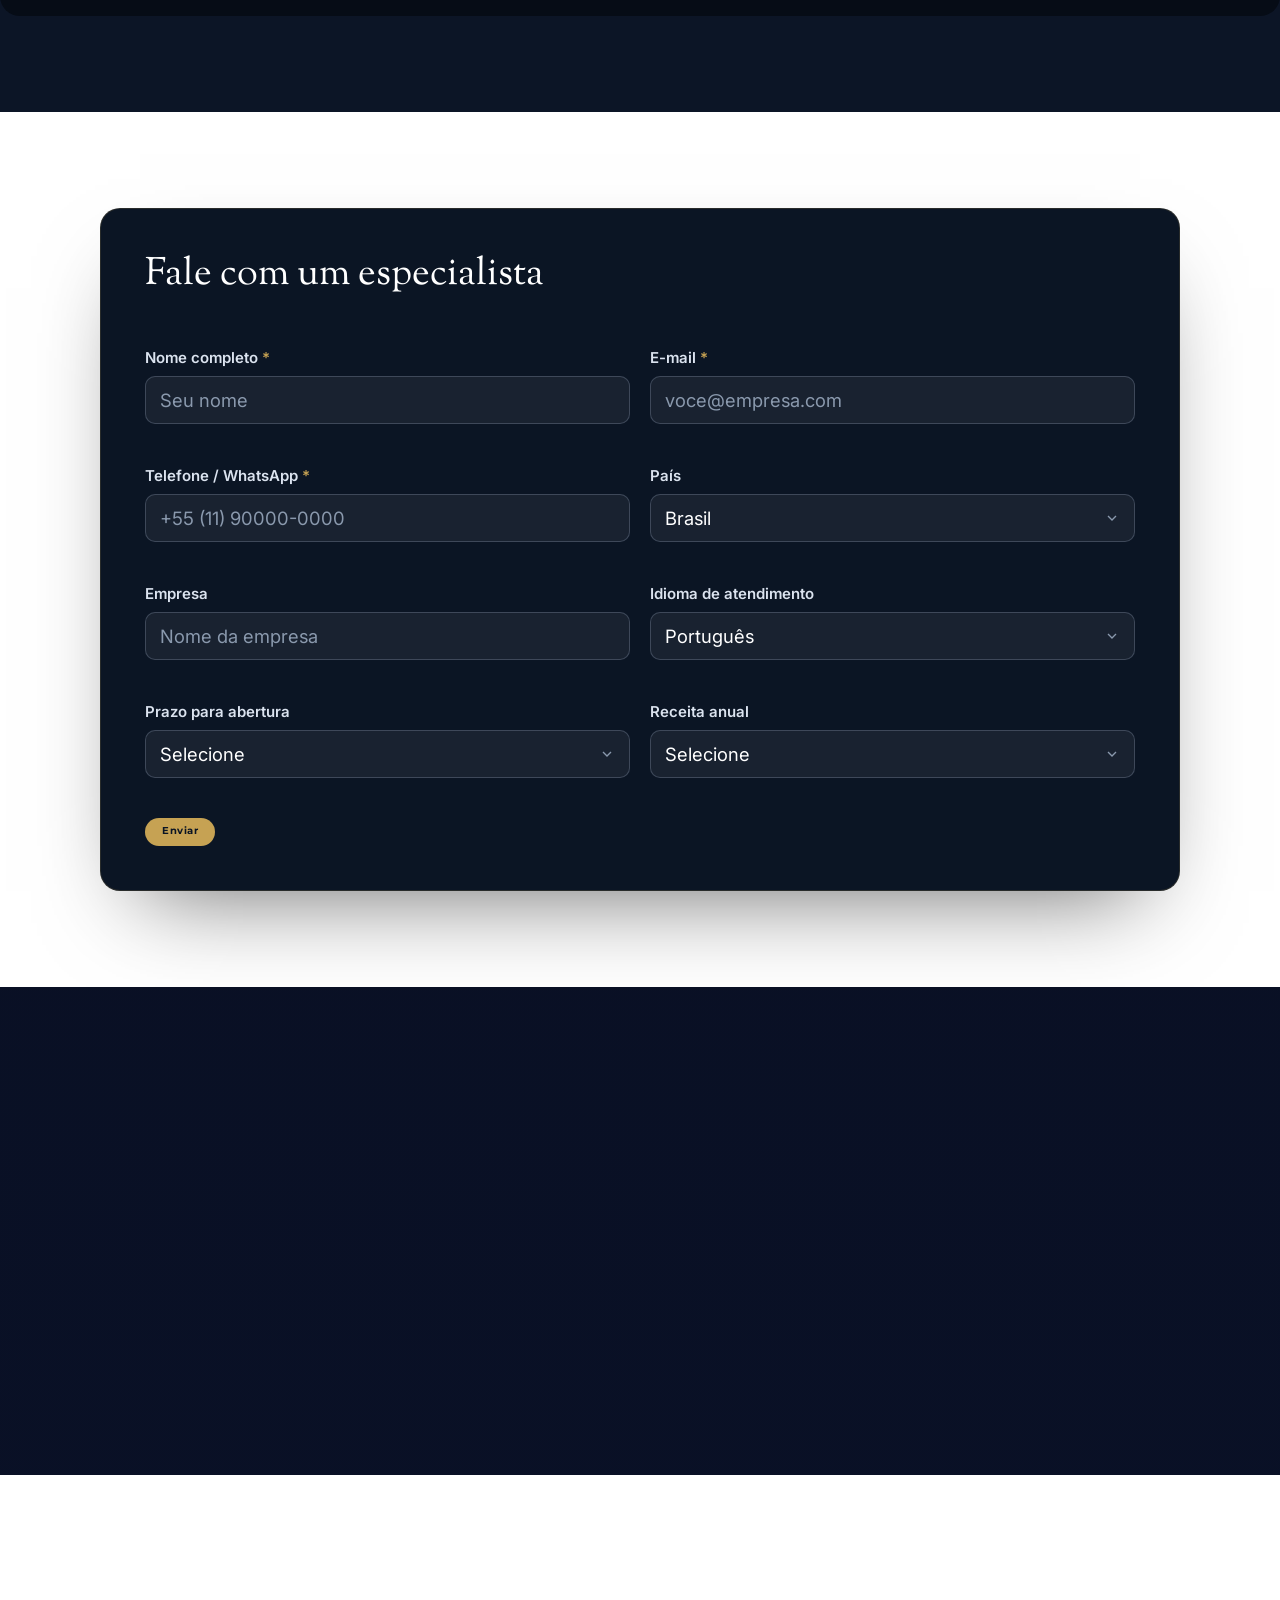
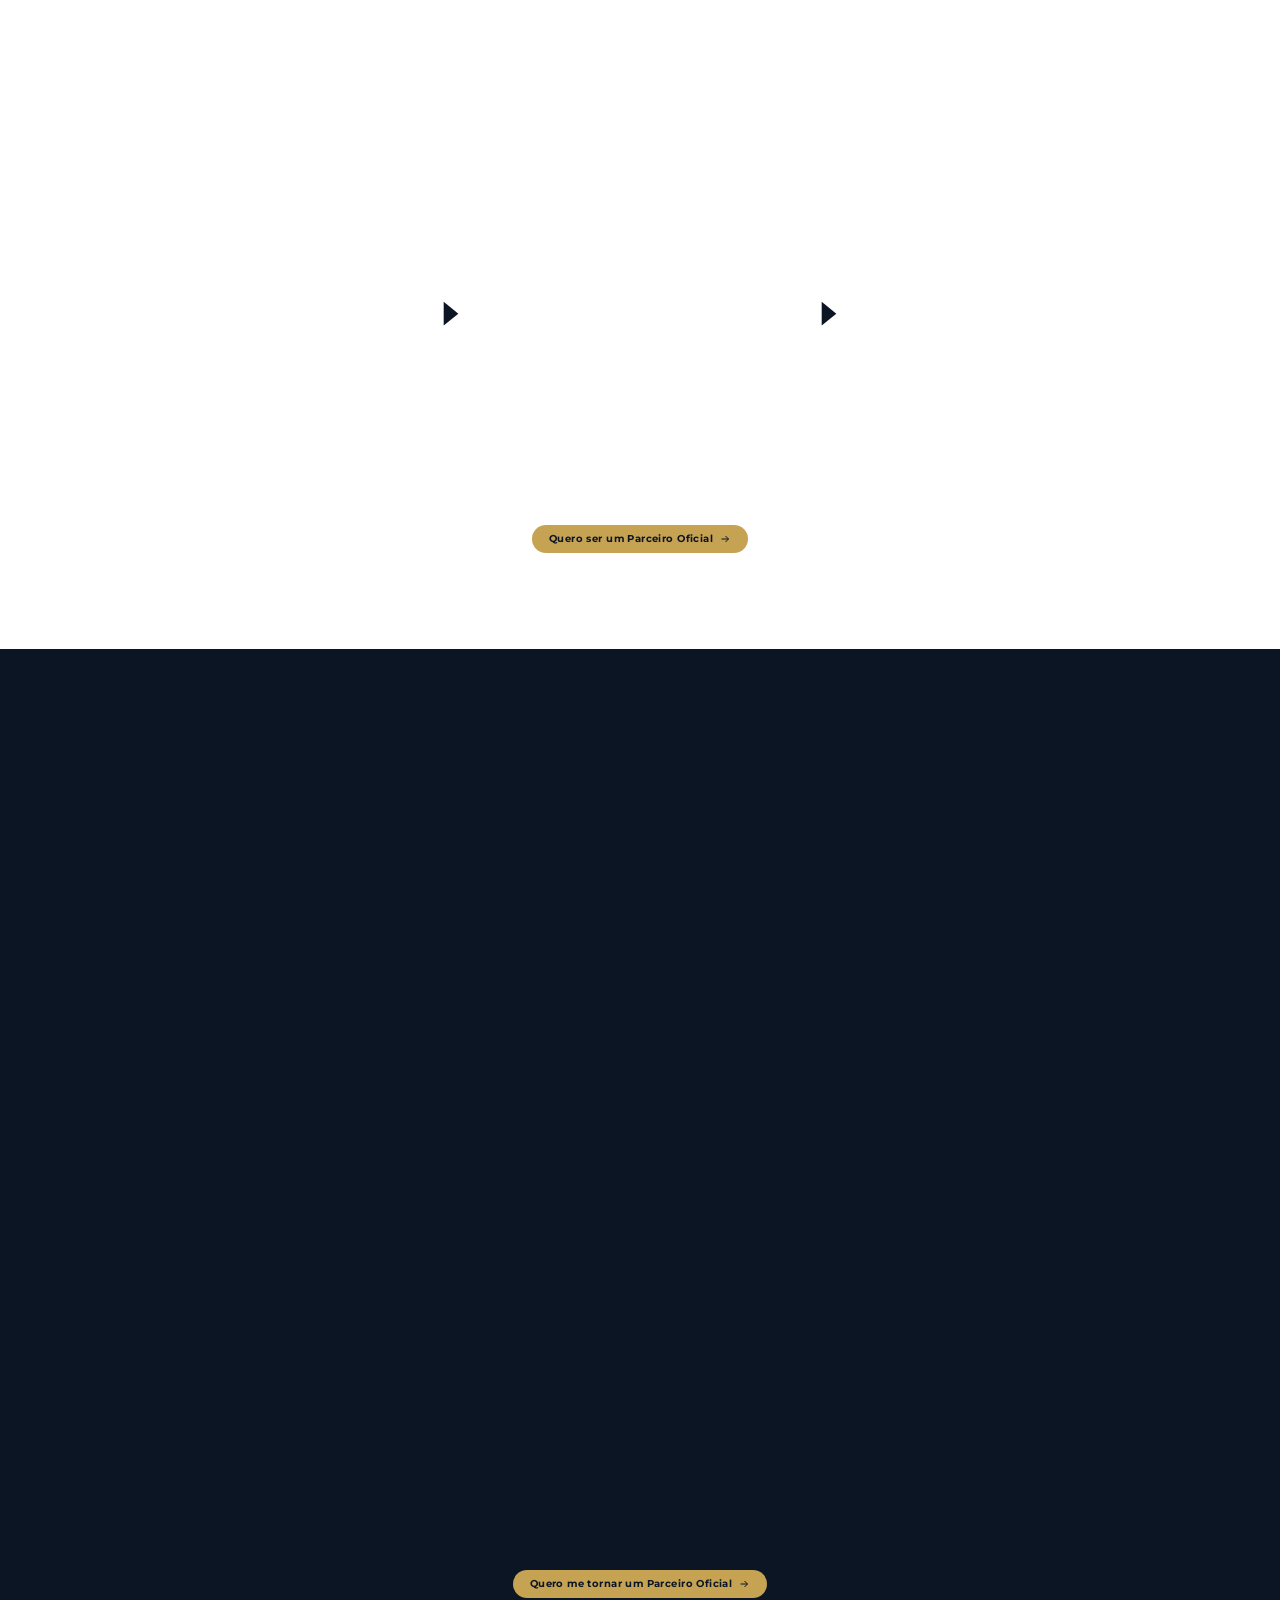
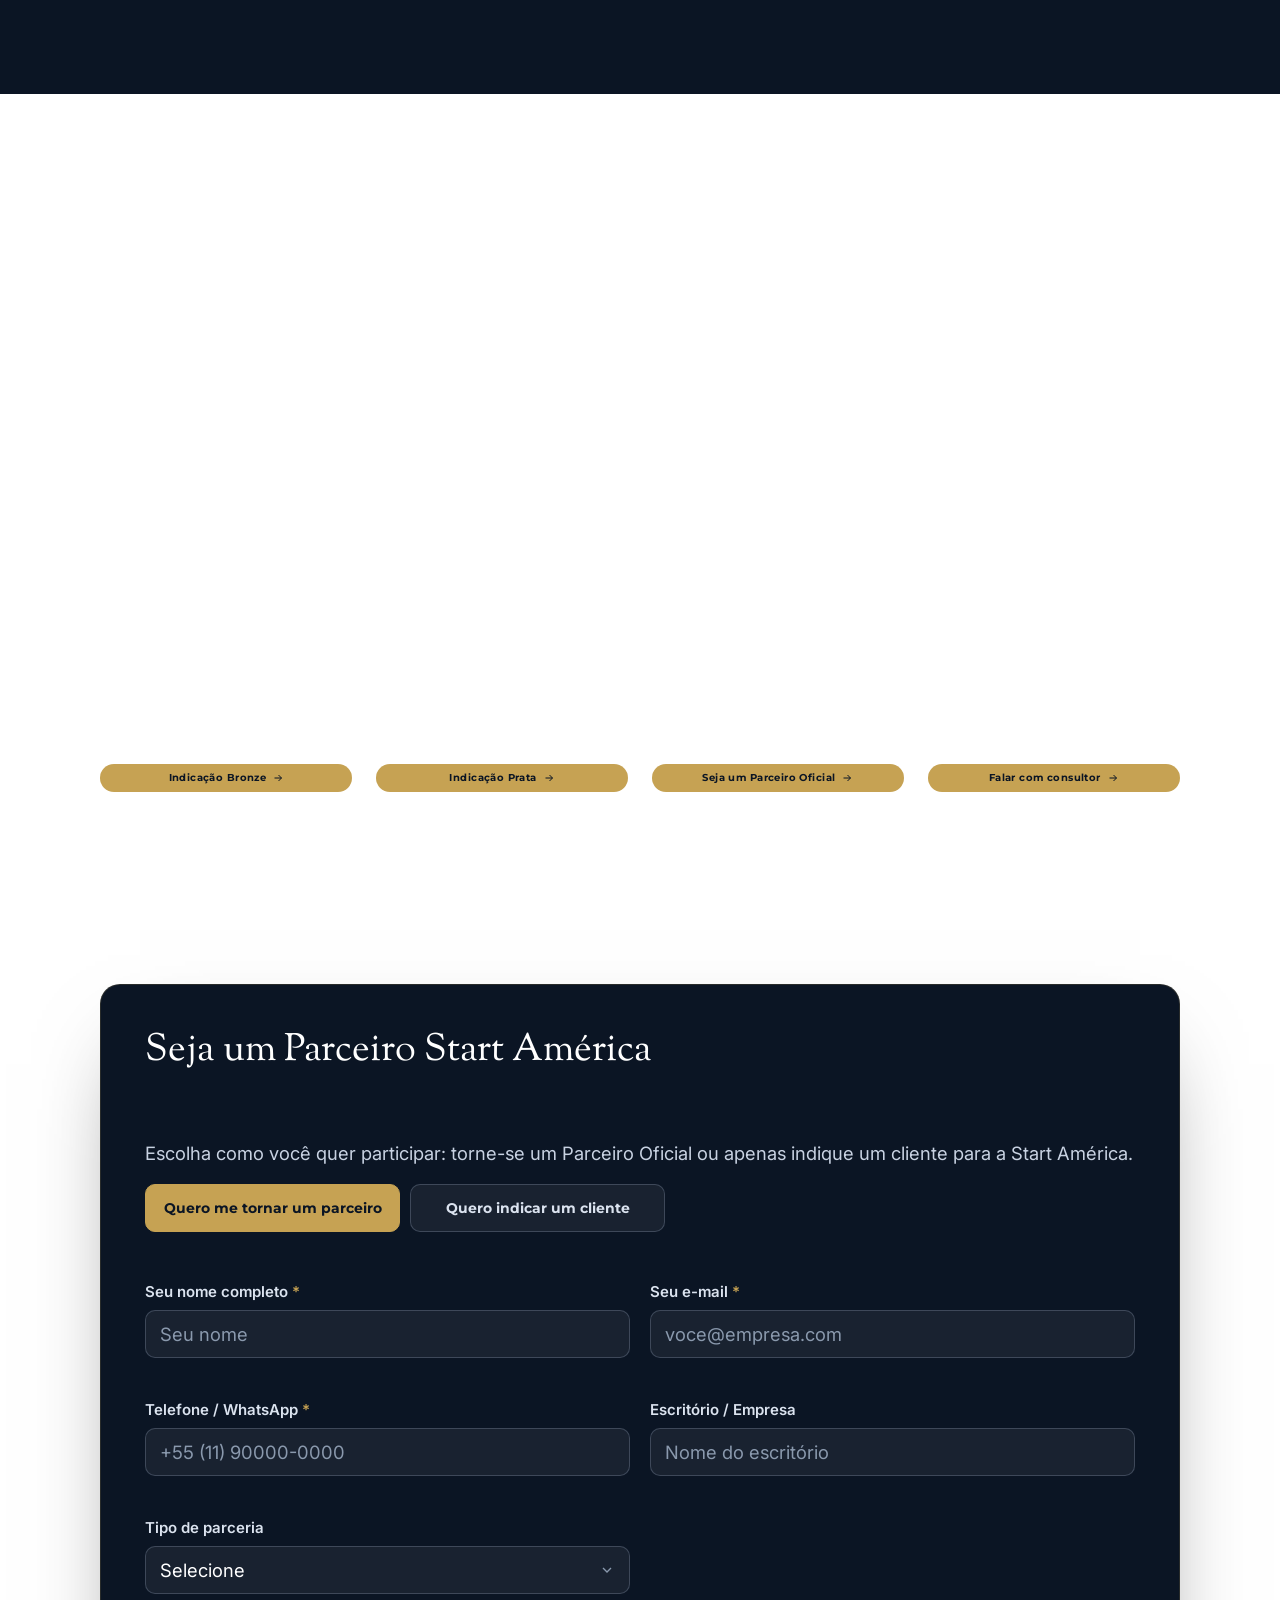
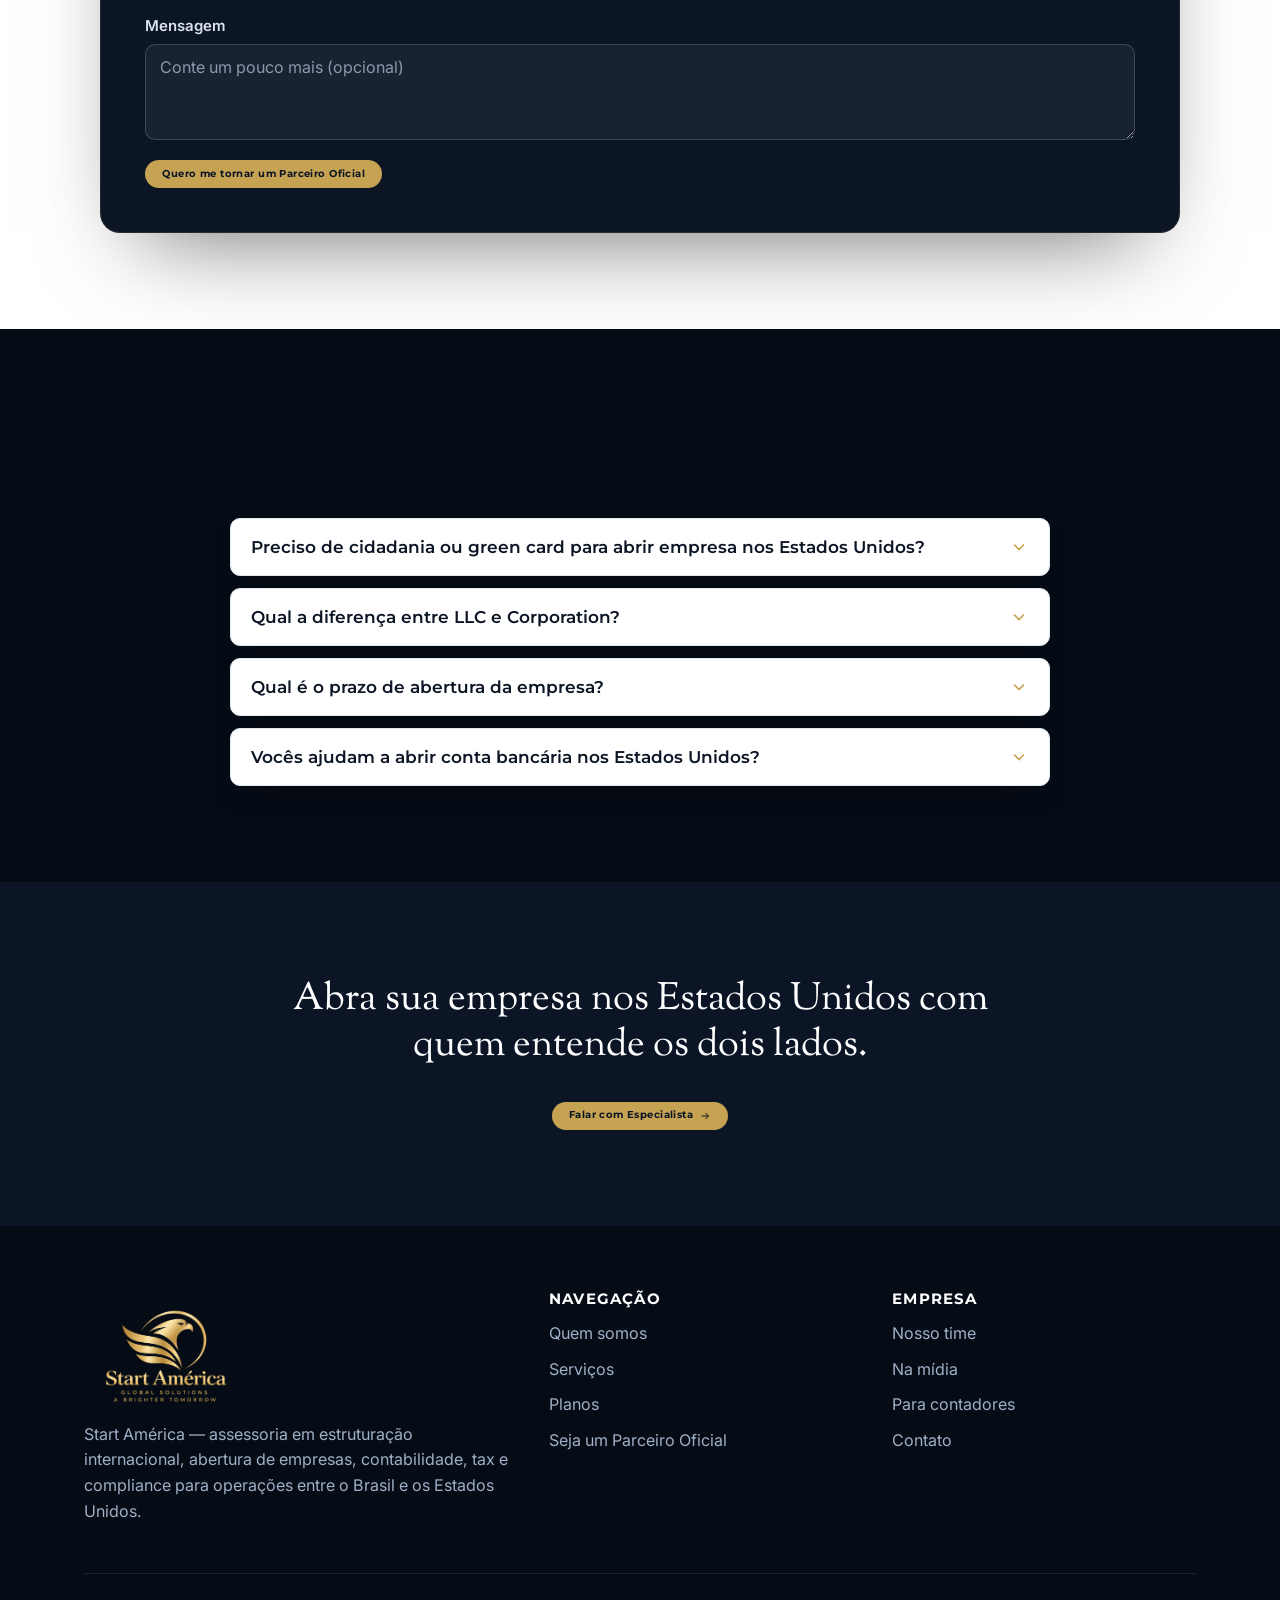
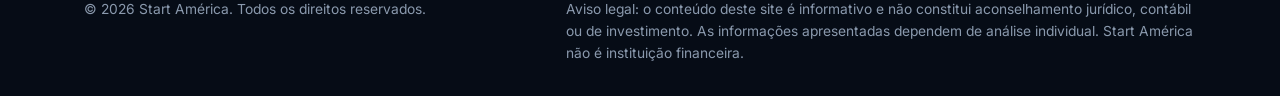
==== commit ef84461c: "Calculadora com tela de resultado, planos com beneficios e Prime recomendado, corrige bug de hidden" ====
--- a/index.html
+++ b/index.html
@@ -17,7 +17,7 @@
   <link rel="preconnect" href="https://fonts.gstatic.com" crossorigin />
   <link href="https://fonts.googleapis.com/css2?family=Montserrat:wght@500;600;700;800&family=Inter:wght@400;500;600;700&family=Geist:wght@400;500&family=Sorts+Mill+Goudy:ital@0;1&display=swap" rel="stylesheet" />
 
-  <link rel="stylesheet" href="assets/css/styles.css?v=20260915b" />
+  <link rel="stylesheet" href="assets/css/styles.css?v=20260916c" />
 </head>
 <body>
   <a class="skip-link" href="#conteudo">Pular para o conteúdo</a>
@@ -135,8 +135,8 @@
             <span class="timeline__dot">3</span>
             <div class="timeline__content">
               <span class="tag">Estrutura financeira</span>
-              <h3>Conta bancária, pagamentos e câmbio</h3>
-              <p>Intermediamos a abertura de conta nos Estados Unidos e orientamos sobre gateways de pagamento e remessas com o Brasil.</p>
+              <h3>Conta bancária</h3>
+              <p>Intermediamos a abertura de conta nos Estados Unidos.</p>
             </div>
           </div>
 
@@ -153,7 +153,7 @@
             <span class="timeline__dot">5</span>
             <div class="timeline__content">
               <span class="tag">Operação contínua</span>
-              <h3>Suporte fulltime com especialistas</h3>
+              <h3>Suporte com Especialistas</h3>
               <p>Acompanhamento contínuo em português, espanhol e inglês, com cobertura antimulta e estratégia tributária internacional sempre atualizada.</p>
             </div>
           </div>
@@ -193,219 +193,8 @@
           </article>
         </div>
 
-        <div class="team-block" id="equipe">
-          <div class="team-block__msg reveal">
-            <h2 class="h2">Abra sua empresa nos Estados Unidos com quem entende os dois lados.</h2>
-            <p class="lead" style="color:#c8d2e2">
-              Você não fala com um chat robotizado. Fala direto com o time de especialistas
-              responsável pela sua estrutura.
-            </p>
-          </div>
-          <div class="member reveal">
-            <img class="member__avatar" src="assets/img/Frame.png" alt="Fernanda Silveira" width="96" height="96" loading="lazy" />
-            <div>
-              <p class="member__name">Fernanda Silveira</p>
-              <p class="member__role">Especialista em Incorporação</p>
-              <p class="member__text">Líder técnica responsável pelo trâmite ágil de EIN e documentação estadual.</p>
-            </div>
-          </div>
-        </div>
-      </div>
-    </section>
-
-    <!-- ============ 3. SOBRE A EMPRESA ============ -->
-    <section class="section bg-white" id="quem-somos">
-      <div class="container">
-        <div class="split__body reveal" style="max-width:720px">
-          <span class="eyebrow eyebrow--pill">Para quem busca</span>
-          <h2 class="h2">
-            <span class="text-gold">Estratégia</span> tributária internacional,
-            <span class="text-gold">investimento</span> dolarizado e
-            <span class="text-gold">blindagem</span> patrimonial
-          </h2>
-          <p class="lead">
-            Por trás de cada decisão existe um time de especialistas prontos para te
-            auxiliar nessa jornada de sucesso — do planejamento à operação recorrente
-            nos dois países.
-          </p>
-        </div>
-
-        <div class="location-carousel reveal" data-carousel data-carousel-loop data-carousel-autoplay="4000">
-          <button class="location-carousel__arrow location-carousel__arrow--prev" type="button" aria-label="Imagem anterior" data-carousel-prev>
-            <svg viewBox="0 0 24 24" fill="none" stroke="currentColor" stroke-width="2" aria-hidden="true"><path d="M15 6l-6 6 6 6"/></svg>
-          </button>
-          <div class="location-carousel__viewport" data-carousel-viewport>
-            <ul class="location-carousel__track" data-carousel-track>
-              <li class="location-carousel__slide"><img src="assets/img/card-1.png" alt="Sala de reunião com vista panorâmica da cidade" width="600" height="450" loading="lazy" /></li>
-              <li class="location-carousel__slide"><img src="assets/img/sobre-card-2.jpg" alt="Átrio interno de um centro empresarial moderno" width="600" height="450" loading="lazy" /></li>
-              <li class="location-carousel__slide"><img src="assets/img/sobre-card-3.jpg" alt="Fachada de complexo de escritórios internacional ao entardecer" width="600" height="450" loading="lazy" /></li>
-              <li class="location-carousel__slide"><img src="assets/img/landmark-center-patio.jpg" alt="Pátio externo do complexo com áreas de convivência" width="600" height="450" loading="lazy" /></li>
-              <li class="location-carousel__slide"><img src="assets/img/landmark-center-fachada.jpg" alt="Fachada de vidro do edifício com jardim ao entardecer" width="600" height="450" loading="lazy" /></li>
-              <li class="location-carousel__slide"><img src="assets/img/landmark-center-lago.jpg" alt="Torres gêmeas do complexo refletidas no lago" width="600" height="450" loading="lazy" /></li>
-              <li class="location-carousel__slide"><img src="assets/img/landmark-center-sala-reuniao.jpg" alt="Sala de treinamento e reuniões do complexo" width="600" height="450" loading="lazy" /></li>
-            </ul>
-          </div>
-          <button class="location-carousel__arrow location-carousel__arrow--next" type="button" aria-label="Próxima imagem" data-carousel-next>
-            <svg viewBox="0 0 24 24" fill="none" stroke="currentColor" stroke-width="2" aria-hidden="true"><path d="M9 6l6 6-6 6"/></svg>
-          </button>
-        </div>
-
-        <div class="section-cta">
-          <a class="btn btn--gold" href="https://www.highwoods.com/find-your-space/detail/landmark-center-two" target="_blank" rel="noopener">
-            Conheça onde estamos
-            <svg class="btn__icon" viewBox="0 0 24 24" fill="none" stroke="currentColor" stroke-width="2" aria-hidden="true"><path d="M5 12h14M13 6l6 6-6 6"/></svg>
-          </a>
-        </div>
-      </div>
-    </section>
-
-    <!-- ============ 4. SERVIÇOS ============ -->
-    <section class="photo-section section" id="servicos">
-      <img class="photo-section__bg" onerror="this.remove()" src="assets/img/servicos-bg.png" alt="" aria-hidden="true" width="1440" height="900" loading="lazy" />
-      <div class="photo-section__overlay"></div>
-
-      <div class="container container--wide">
-        <div class="section__head section__head--center reveal">
-          <span class="eyebrow">O que fazemos por você</span>
-          <h2 class="h2">Abertura e manutenção acompanhadas por especialistas</h2>
-          <p class="lead" style="color:#c8d2e2">
-            Da constituição da empresa à rotina contábil e fiscal, você tem um time
-            dedicado nos Estados Unidos e no Brasil.
-          </p>
-        </div>
-
-        <div class="card-grid" data-snap-mobile>
-          <article class="card reveal">
-            <div class="card__media"><img src="assets/img/servico-contabilidade.jpg" alt="" aria-hidden="true" width="400" height="250" loading="lazy" /></div>
-            <span class="tag">Contabilidade recorrente</span>
-            <h3 class="card__title">Sua empresa em dia, todo mês</h3>
-            <p class="card__text">Bookkeeping, Form 1120 e 5472, sales tax e annual report, sem surpresa no fim do ano.</p>
-          </article>
-          <article class="card reveal">
-            <div class="card__media"><img src="assets/img/servico-tributaria.jpg" alt="" aria-hidden="true" width="400" height="250" loading="lazy" /></div>
-            <span class="tag">Estratégia tributária internacional</span>
-            <h3 class="card__title">Menos imposto, dentro da lei</h3>
-            <p class="card__text">Planejamento entre Brasil e Estados Unidos, tratados, preços de transferência e distribuição de lucros.</p>
-          </article>
-          <article class="card reveal">
-            <div class="card__media"><img src="assets/img/servico-compliance.jpg" alt="" aria-hidden="true" width="400" height="250" loading="lazy" /></div>
-            <span class="tag">Compliance e blindagem jurídica</span>
-            <h3 class="card__title">Estrutura sólida e protegida</h3>
-            <p class="card__text">BOI Report, contratos societários, separação patrimonial e obrigações estaduais em ordem.</p>
-          </article>
-          <article class="card reveal">
-            <div class="card__media"><img src="assets/img/servico-financeiro.jpg" alt="" aria-hidden="true" width="400" height="250" loading="lazy" /></div>
-            <span class="tag">Serviços financeiros</span>
-            <h3 class="card__title">Conta, pagamentos e câmbio</h3>
-            <p class="card__text">Abertura de conta nos Estados Unidos, gateways, remessas e conciliação com o Brasil.</p>
-          </article>
-        </div>
-
-        <div class="section-cta">
-          <a class="btn btn--gold" href="#contato">
-            Falar com especialista
-            <svg class="btn__icon" viewBox="0 0 24 24" fill="none" stroke="currentColor" stroke-width="2" aria-hidden="true"><path d="M5 12h14M13 6l6 6-6 6"/></svg>
-          </a>
-        </div>
-      </div>
-    </section>
-
-    <!-- ============ 5. URGÊNCIA E COMPARAÇÃO ============ -->
-    <section class="section bg-white" id="urgencia">
-      <div class="container">
-        <div class="section__head section__head--center reveal">
-          <h2 class="h2">Empresário brasileiro está perdendo lucro em várias frentes</h2>
-          <p class="lead">
-            Tributação na fonte, reforma tributária, split payment, insegurança jurídica e
-            margem apertada. Veja quanto isso pesa no seu caso.
-          </p>
-        </div>
-
-        <div class="mini-grid" data-snap-mobile>
-          <div class="mini-card reveal">
-            <span class="tag">IRRF 10%</span>
-            <h3>Tributação sobre a Renda</h3>
-            <p>Arrecadação pesada sobre lucros que poderiam ser reinvestidos sem imposto retido.</p>
-          </div>
-          <div class="mini-card reveal">
-            <span class="tag">Reforma</span>
-            <h3>CBS + IBS</h3>
-            <p>Transição tributária nacional que trará carga estimada em até 30% em serviços.</p>
-          </div>
-          <div class="mini-card reveal">
-            <span class="tag">Fluxo de Caixa</span>
-            <h3>Split Payment</h3>
-            <p>Retenção imediata nas transações comerciais que drena o fluxo de caixa.</p>
-          </div>
-          <div class="mini-card reveal">
-            <span class="tag">Compliance</span>
-            <h3>Insegurança Jurídica</h3>
-            <p>Súbitas alterações em regras de incentivos locais gerando alta vulnerabilidade.</p>
-          </div>
-          <div class="mini-card reveal">
-            <span class="tag">Financeiro</span>
-            <h3>Margem Comprimida</h3>
-            <p>Aumento dos custos operacionais no Brasil sem repasse viável aos clientes finais.</p>
-          </div>
-        </div>
-
-        <div class="tax-calc reveal" id="calculadora">
-          <div class="tax-calc__intro">
-            <span class="eyebrow eyebrow--pill">Faça um Pré-Diagnóstico</span>
-            <h3 class="h3">Calculadora de Impacto Tributário</h3>
-            <p class="lead">
-              Simule, em poucos segundos, o impacto financeiro da Reforma Tributária sobre
-              a sua empresa e entenda quanto você pode ganhar ou perder com decisões erradas
-              de regime e enquadramento.
-            </p>
-            <p class="tax-calc__note">
-              A estimativa considera faturamento, segmento e regime tributário, com base em
-              faixas de mercado. Use como direção inicial — e valide com um especialista
-              antes de decidir.
-            </p>
-          </div>
-
-          <div class="tax-calc__card" data-tax-calc>
-            <div class="tax-calc__field">
-              <span class="tax-calc__label">Regime Tributário</span>
-              <div class="tax-calc__toggle" role="group" aria-label="Regime tributário">
-                <button type="button" class="tax-calc__toggle-btn is-active" data-regime="real">Lucro Real</button>
-                <button type="button" class="tax-calc__toggle-btn" data-regime="presumido">Lucro Presumido</button>
-              </div>
-            </div>
-
-            <div class="tax-calc__field">
-              <label class="tax-calc__label" for="tc-segmento">Segmento da Empresa</label>
-              <select id="tc-segmento" data-segmento>
-                <option value="industria" selected>Indústria</option>
-                <option value="comercio">Comércio</option>
-                <option value="servicos">Serviços</option>
-                <option value="tecnologia">Tecnologia / SaaS</option>
-              </select>
-              <span class="tax-calc__hint">Escolha o segmento para uma estimativa mais fiel.</span>
-            </div>
-
-            <div class="tax-calc__field">
-              <span class="tax-calc__label">Faturamento Anual</span>
-              <input type="range" id="tc-faturamento" min="500000" max="100000000" step="500000" value="5000000" data-faturamento aria-describedby="tc-faturamento-out" />
-              <p class="tax-calc__value" id="tc-faturamento-out">R$ <strong data-faturamento-out>5.000.000</strong> <span>(aprox.)</span></p>
-            </div>
-
-            <button type="button" class="btn btn--gold btn--block" data-tax-calc-submit>Estimar Impacto</button>
-
-            <div class="tax-calc__result" data-tax-calc-result hidden>
-              <span class="tax-calc__result-tag">Estimativa de Impacto</span>
-              <p class="tax-calc__result-value">Impacto estimado: <strong data-result-value>R$ 0 / ano</strong></p>
-              <p class="tax-calc__result-note">
-                Estimativa indicativa. Valide com análise técnica de IBS, CBS, créditos e split payment.
-              </p>
-              <button type="button" class="btn btn--ghost btn--block" data-tax-calc-email>Quero receber o resultado por e-mail</button>
-            </div>
-          </div>
-        </div>
-
-        <div class="section__head section__head--center" style="margin:clamp(48px, 7vw, 72px) auto 32px">
-          <h3 class="h3">Por que Start América?</h3>
+        <div class="section__head section__head--center reveal" style="margin-top:clamp(48px, 7vw, 72px)">
+          <h3 class="h3">Por que <span class="text-gold">Start América</span>?</h3>
           <p class="lead">Especialistas em abertura de empresas em território americano.</p>
         </div>
 
@@ -463,6 +252,221 @@
             <svg class="btn__icon" viewBox="0 0 24 24" fill="none" stroke="currentColor" stroke-width="2" aria-hidden="true"><path d="M5 12h14M13 6l6 6-6 6"/></svg>
           </a>
         </div>
+
+        <div class="team-block" id="equipe">
+          <div class="team-block__msg reveal">
+            <h2 class="h2">Abra sua empresa nos Estados Unidos com quem entende os dois lados.</h2>
+            <p class="lead" style="color:#c8d2e2">
+              Você não fala com um chat robotizado. Fala direto com o time de especialistas
+              responsável pela sua estrutura.
+            </p>
+          </div>
+          <div class="member reveal">
+            <img class="member__avatar" src="assets/img/Frame.png" alt="Fernanda Silveira" width="96" height="96" loading="lazy" />
+            <div>
+              <p class="member__name">Fernanda Silveira</p>
+              <p class="member__role">Especialista em Incorporação</p>
+              <p class="member__text">Líder técnica responsável pelo trâmite ágil de EIN e documentação estadual.</p>
+            </div>
+          </div>
+        </div>
+      </div>
+    </section>
+
+    <!-- ============ 3. SOBRE A EMPRESA ============ -->
+    <section class="section bg-white" id="quem-somos">
+      <div class="container">
+        <div class="split__body reveal" style="max-width:720px">
+          <span class="eyebrow eyebrow--pill">Para quem busca</span>
+          <h2 class="h2">
+            <span class="text-gold">Estratégia</span> tributária internacional,
+            <span class="text-gold">investimento</span> dolarizado e
+            <span class="text-gold">blindagem</span> patrimonial
+          </h2>
+          <p class="lead">
+            Por trás de cada decisão existe um time de especialistas prontos para te
+            auxiliar nessa jornada de sucesso — do planejamento à operação recorrente
+            nos dois países.
+          </p>
+        </div>
+
+        <div class="location-carousel reveal" data-carousel data-carousel-loop data-carousel-autoplay="4000">
+          <button class="location-carousel__arrow location-carousel__arrow--prev" type="button" aria-label="Imagem anterior" data-carousel-prev>
+            <svg viewBox="0 0 24 24" fill="none" stroke="currentColor" stroke-width="2" aria-hidden="true"><path d="M15 6l-6 6 6 6"/></svg>
+          </button>
+          <div class="location-carousel__viewport" data-carousel-viewport>
+            <ul class="location-carousel__track" data-carousel-track>
+              <li class="location-carousel__slide"><img src="assets/img/card-1.png" alt="Sala de reunião com vista panorâmica da cidade" width="600" height="450" loading="lazy" /></li>
+              <li class="location-carousel__slide"><img src="assets/img/sobre-card-2.jpg" alt="Átrio interno de um centro empresarial moderno" width="600" height="450" loading="lazy" /></li>
+              <li class="location-carousel__slide"><img src="assets/img/sobre-card-3.jpg" alt="Fachada de complexo de escritórios internacional ao entardecer" width="600" height="450" loading="lazy" /></li>
+              <li class="location-carousel__slide"><img src="assets/img/landmark-center-patio.jpg" alt="Pátio externo do complexo com áreas de convivência" width="600" height="450" loading="lazy" /></li>
+              <li class="location-carousel__slide"><img src="assets/img/landmark-center-fachada.jpg" alt="Fachada de vidro do edifício com jardim ao entardecer" width="600" height="450" loading="lazy" /></li>
+              <li class="location-carousel__slide"><img src="assets/img/landmark-center-lago.jpg" alt="Torres gêmeas do complexo refletidas no lago" width="600" height="450" loading="lazy" /></li>            </ul>
+          </div>
+          <button class="location-carousel__arrow location-carousel__arrow--next" type="button" aria-label="Próxima imagem" data-carousel-next>
+            <svg viewBox="0 0 24 24" fill="none" stroke="currentColor" stroke-width="2" aria-hidden="true"><path d="M9 6l6 6-6 6"/></svg>
+          </button>
+        </div>
+
+        <div class="section-cta">
+          <a class="btn btn--gold" href="https://www.highwoods.com/find-your-space/detail/landmark-center-two" target="_blank" rel="noopener">
+            Conheça onde estamos
+            <svg class="btn__icon" viewBox="0 0 24 24" fill="none" stroke="currentColor" stroke-width="2" aria-hidden="true"><path d="M5 12h14M13 6l6 6-6 6"/></svg>
+          </a>
+        </div>
+      </div>
+    </section>
+
+    <!-- ============ 4. SERVIÇOS ============ -->
+    <section class="photo-section section" id="servicos">
+      <img class="photo-section__bg" onerror="this.remove()" src="assets/img/servicos-bg.png" alt="" aria-hidden="true" width="1440" height="900" loading="lazy" />
+      <div class="photo-section__overlay"></div>
+
+      <div class="container container--wide">
+        <div class="section__head section__head--center reveal">
+          <span class="eyebrow">O que fazemos por você</span>
+          <h2 class="h2">Abertura e manutenção acompanhadas por especialistas</h2>
+          <p class="lead" style="color:#c8d2e2">
+            Da constituição da empresa à rotina contábil e fiscal, você tem um time
+            dedicado nos Estados Unidos e no Brasil.
+          </p>
+        </div>
+
+        <div class="card-grid" data-snap-mobile>
+          <article class="card reveal">
+            <div class="card__media"><img src="assets/img/servico-contabilidade.jpg" alt="" aria-hidden="true" width="400" height="250" loading="lazy" /></div>
+            <span class="tag">Contabilidade recorrente</span>
+            <h3 class="card__title">Sua empresa em dia, todo mês</h3>
+            <p class="card__text">Bookkeeping, Form 1120 e 5472, sales tax e annual report, sem surpresa no fim do ano.</p>
+          </article>
+          <article class="card reveal">
+            <div class="card__media"><img src="assets/img/servico-tributaria.jpg" alt="" aria-hidden="true" width="400" height="250" loading="lazy" /></div>
+            <span class="tag">Estratégia tributária internacional</span>
+            <h3 class="card__title">Menos imposto, dentro da lei</h3>
+            <p class="card__text">Planejamento entre Brasil e Estados Unidos, tratados, preços de transferência e distribuição de lucros.</p>
+          </article>
+          <article class="card reveal">
+            <div class="card__media"><img src="assets/img/servico-compliance.jpg" alt="" aria-hidden="true" width="400" height="250" loading="lazy" /></div>
+            <span class="tag">Compliance e blindagem jurídica</span>
+            <h3 class="card__title">Estrutura sólida e protegida</h3>
+            <p class="card__text">BOI Report, contratos societários, separação patrimonial e obrigações estaduais em ordem.</p>
+          </article>
+          <article class="card reveal">
+            <div class="card__media"><img src="assets/img/servico-financeiro.jpg" alt="" aria-hidden="true" width="400" height="250" loading="lazy" /></div>
+            <span class="tag">Serviços financeiros</span>
+            <h3 class="card__title">Conta, pagamentos e câmbio</h3>
+            <p class="card__text">Abertura de conta nos Estados Unidos, gateways, remessas e conciliação com o Brasil.</p>
+          </article>
+        </div>
+
+        <div class="section-cta">
+          <a class="btn btn--gold" href="#contato">
+            Falar com especialista
+            <svg class="btn__icon" viewBox="0 0 24 24" fill="none" stroke="currentColor" stroke-width="2" aria-hidden="true"><path d="M5 12h14M13 6l6 6-6 6"/></svg>
+          </a>
+        </div>
+      </div>
+    </section>
+
+    <!-- ============ 5. URGÊNCIA E COMPARAÇÃO ============ -->
+    <section class="section bg-white" id="urgencia">
+      <div class="container">
+        <div class="section__head section__head--center reveal">
+          <h2 class="h2">Empresário brasileiro está perdendo lucro em várias frentes</h2>
+          <p class="lead">
+            Tributação na fonte, reforma tributária, split payment, insegurança jurídica e
+            margem apertada. Veja quanto isso pesa no seu caso.
+          </p>
+        </div>
+
+        <div class="mini-grid" data-snap-mobile>
+          <div class="mini-card reveal">
+            <span class="tag">IRRF 10%</span>
+            <h3>Tributação sobre a Renda</h3>
+            <p>Arrecadação pesada sobre lucros que poderiam ser reinvestidos sem imposto retido.</p>
+          </div>
+          <div class="mini-card reveal">
+            <span class="tag">Reforma</span>
+            <h3>CBS + IBS</h3>
+            <p>Transição tributária nacional que trará carga estimada em até 30% em serviços.</p>
+          </div>
+          <div class="mini-card reveal">
+            <span class="tag">Fluxo de Caixa</span>
+            <h3>Split Payment</h3>
+            <p>Retenção imediata nas transações comerciais que drena o fluxo de caixa.</p>
+          </div>
+          <div class="mini-card reveal">
+            <span class="tag">Compliance</span>
+            <h3>Insegurança Jurídica</h3>
+            <p>Súbitas alterações em regras de incentivos locais gerando alta vulnerabilidade.</p>
+          </div>
+          <div class="mini-card reveal">
+            <span class="tag">Financeiro</span>
+            <h3>Margem Comprimida</h3>
+            <p>Aumento dos custos operacionais no Brasil sem repasse viável aos clientes finais.</p>
+          </div>
+        </div>
+
+        <div class="tax-calc reveal" id="calculadora">
+          <div class="tax-calc__intro">
+            <span class="eyebrow eyebrow--pill">Faça um Pré-Diagnóstico</span>
+            <h3 class="h3">Calculadora de Impacto Tributário</h3>
+            <p class="lead">
+              Simule, em poucos segundos, o impacto financeiro da Reforma Tributária sobre
+              a sua empresa e entenda quanto você pode ganhar ou perder com decisões erradas
+              de regime e enquadramento.
+            </p>
+            <p class="tax-calc__note">
+              A estimativa considera faturamento, segmento e regime tributário, com base em
+              faixas de mercado. Use como direção inicial — e valide com um especialista
+              antes de decidir.
+            </p>
+          </div>
+
+          <div class="tax-calc__card" data-tax-calc>
+            <div class="tax-calc__form" data-tax-calc-form>
+              <div class="tax-calc__field">
+                <span class="tax-calc__label">Regime Tributário</span>
+                <div class="tax-calc__toggle" role="group" aria-label="Regime tributário">
+                  <button type="button" class="tax-calc__toggle-btn is-active" data-regime="real">Lucro Real</button>
+                  <button type="button" class="tax-calc__toggle-btn" data-regime="presumido">Lucro Presumido</button>
+                </div>
+              </div>
+
+              <div class="tax-calc__field">
+                <label class="tax-calc__label" for="tc-segmento">Segmento da Empresa</label>
+                <select id="tc-segmento" data-segmento>
+                  <option value="industria" selected>Indústria</option>
+                  <option value="comercio">Comércio</option>
+                  <option value="servicos">Serviços</option>
+                  <option value="tecnologia">Tecnologia / SaaS</option>
+                </select>
+                <span class="tax-calc__hint">Escolha o segmento para uma estimativa mais fiel.</span>
+              </div>
+
+              <div class="tax-calc__field">
+                <span class="tax-calc__label">Faturamento Anual</span>
+                <input type="range" id="tc-faturamento" min="500000" max="100000000" step="500000" value="5000000" data-faturamento aria-describedby="tc-faturamento-out" />
+                <p class="tax-calc__value" id="tc-faturamento-out">R$ <strong data-faturamento-out>5.000.000</strong> <span>(aprox.)</span></p>
+              </div>
+
+              <button type="button" class="btn btn--gold btn--block" data-tax-calc-submit>Estimar Impacto</button>
+            </div>
+
+            <div class="tax-calc__result" data-tax-calc-result hidden>
+              <span class="tax-calc__result-tag">Estimativa de Impacto</span>
+              <p class="tax-calc__result-value">Impacto estimado: <strong data-result-value>R$ 0 / ano</strong></p>
+              <p class="tax-calc__result-note">
+                Estimativa indicativa. Valide com análise técnica de IBS, CBS, créditos e split payment.
+              </p>
+              <button type="button" class="btn btn--ghost btn--block" data-tax-calc-email>Quero receber o resultado por e-mail</button>
+              <button type="button" class="tax-calc__reset" data-tax-calc-reset>
+                <svg viewBox="0 0 24 24" fill="none" stroke="currentColor" stroke-width="2" aria-hidden="true"><path d="M3 12a9 9 0 1 1 2.64 6.36M3 12v6h6"/></svg>
+                Fazer nova simulação
+              </button>
+            </div>
+          </div>
+        </div>
       </div>
     </section>
 
@@ -478,30 +482,30 @@
             <p class="plan__name">Essencial</p>
             <p class="plan__desc">Para profissionais liberais e freelancers iniciando a exportação de serviços.</p>
             <ul class="plan__list">
-              <li><svg viewBox="0 0 24 24" fill="none" stroke="currentColor" stroke-width="2" aria-hidden="true"><path d="M20 6L9 17l-5-5"/></svg> Abertura de LLC inclusa</li>
-              <li><svg viewBox="0 0 24 24" fill="none" stroke="currentColor" stroke-width="2" aria-hidden="true"><path d="M20 6L9 17l-5-5"/></svg> Endereço Fiscal Premium</li>
-              <li><svg viewBox="0 0 24 24" fill="none" stroke="currentColor" stroke-width="2" aria-hidden="true"><path d="M20 6L9 17l-5-5"/></svg> Suporte prioritário</li>
+              <li><svg viewBox="0 0 24 24" fill="none" stroke="currentColor" stroke-width="2" aria-hidden="true"><path d="M20 6L9 17l-5-5"/></svg> Abertura inclusa no anual</li>
+              <li><svg viewBox="0 0 24 24" fill="none" stroke="currentColor" stroke-width="2" aria-hidden="true"><path d="M20 6L9 17l-5-5"/></svg> Contabilidade e obrigações do ano</li>
+              <li><svg viewBox="0 0 24 24" fill="none" stroke="currentColor" stroke-width="2" aria-hidden="true"><path d="M20 6L9 17l-5-5"/></svg> Endereço fiscal e portal</li>
             </ul>
           </article>
 
-          <article class="plan plan--featured reveal">
-            <span class="plan__badge">Recomendado</span>
+          <article class="plan reveal">
             <p class="plan__name">Profissional</p>
             <p class="plan__desc">O plano mais equilibrado com suporte dedicado de alto nível.</p>
             <ul class="plan__list">
-              <li><svg viewBox="0 0 24 24" fill="none" stroke="currentColor" stroke-width="2" aria-hidden="true"><path d="M20 6L9 17l-5-5"/></svg> Abertura de LLC inclusa</li>
-              <li><svg viewBox="0 0 24 24" fill="none" stroke="currentColor" stroke-width="2" aria-hidden="true"><path d="M20 6L9 17l-5-5"/></svg> Endereço Fiscal Premium</li>
-              <li><svg viewBox="0 0 24 24" fill="none" stroke="currentColor" stroke-width="2" aria-hidden="true"><path d="M20 6L9 17l-5-5"/></svg> Suporte prioritário</li>
+              <li><svg viewBox="0 0 24 24" fill="none" stroke="currentColor" stroke-width="2" aria-hidden="true"><path d="M20 6L9 17l-5-5"/></svg> Tudo do Essencial</li>
+              <li><svg viewBox="0 0 24 24" fill="none" stroke="currentColor" stroke-width="2" aria-hidden="true"><path d="M20 6L9 17l-5-5"/></svg> Bookkeeping mensal e sales tax</li>
+              <li><svg viewBox="0 0 24 24" fill="none" stroke="currentColor" stroke-width="2" aria-hidden="true"><path d="M20 6L9 17l-5-5"/></svg> Especialista dedicado</li>
             </ul>
           </article>
 
-          <article class="plan reveal">
+          <article class="plan plan--featured reveal">
+            <span class="plan__badge">Recomendado</span>
             <p class="plan__name">Prime</p>
             <p class="plan__desc">Para empresas com faturamento estruturado e múltiplos sócios.</p>
             <ul class="plan__list">
-              <li><svg viewBox="0 0 24 24" fill="none" stroke="currentColor" stroke-width="2" aria-hidden="true"><path d="M20 6L9 17l-5-5"/></svg> Abertura de LLC inclusa</li>
-              <li><svg viewBox="0 0 24 24" fill="none" stroke="currentColor" stroke-width="2" aria-hidden="true"><path d="M20 6L9 17l-5-5"/></svg> Endereço Fiscal Premium</li>
-              <li><svg viewBox="0 0 24 24" fill="none" stroke="currentColor" stroke-width="2" aria-hidden="true"><path d="M20 6L9 17l-5-5"/></svg> Suporte prioritário</li>
+              <li><svg viewBox="0 0 24 24" fill="none" stroke="currentColor" stroke-width="2" aria-hidden="true"><path d="M20 6L9 17l-5-5"/></svg> Tudo do Profissional</li>
+              <li><svg viewBox="0 0 24 24" fill="none" stroke="currentColor" stroke-width="2" aria-hidden="true"><path d="M20 6L9 17l-5-5"/></svg> Estratégia tributária trimestral</li>
+              <li><svg viewBox="0 0 24 24" fill="none" stroke="currentColor" stroke-width="2" aria-hidden="true"><path d="M20 6L9 17l-5-5"/></svg> Dolarização e retiradas</li>
             </ul>
           </article>
 
@@ -509,9 +513,9 @@
             <p class="plan__name">Corporate</p>
             <p class="plan__desc">Solução sob medida para Holdings ou operações de e-commerce complexas.</p>
             <ul class="plan__list">
-              <li><svg viewBox="0 0 24 24" fill="none" stroke="currentColor" stroke-width="2" aria-hidden="true"><path d="M20 6L9 17l-5-5"/></svg> Abertura de LLC inclusa</li>
-              <li><svg viewBox="0 0 24 24" fill="none" stroke="currentColor" stroke-width="2" aria-hidden="true"><path d="M20 6L9 17l-5-5"/></svg> Endereço Fiscal Premium</li>
-              <li><svg viewBox="0 0 24 24" fill="none" stroke="currentColor" stroke-width="2" aria-hidden="true"><path d="M20 6L9 17l-5-5"/></svg> Suporte prioritário</li>
+              <li><svg viewBox="0 0 24 24" fill="none" stroke="currentColor" stroke-width="2" aria-hidden="true"><path d="M20 6L9 17l-5-5"/></svg> Múltiplas empresas</li>
+              <li><svg viewBox="0 0 24 24" fill="none" stroke="currentColor" stroke-width="2" aria-hidden="true"><path d="M20 6L9 17l-5-5"/></svg> Folha e consolidação</li>
+              <li><svg viewBox="0 0 24 24" fill="none" stroke="currentColor" stroke-width="2" aria-hidden="true"><path d="M20 6L9 17l-5-5"/></svg> Suporte a auditoria</li>
             </ul>
           </article>
         </div>
@@ -575,7 +579,7 @@
               </span>
               <span class="media-card__cat">Mercado</span>
             </div>
-            <p class="media-card__title">Start América capta rodada seed liderada por sócios da Veri e projeta crescimento</p>
+            <p class="media-card__title">Start América capta rodada seed e projeta crescimento.</p>
             <p class="media-card__excerpt">Empresa com plataforma automatizada e atendimento com especialistas focada em facilitação na abertura de empresas para brasileiros nos Estados Unidos…</p>
             <div class="media-card__meta">
               <span class="media-card__date">25 Ago 2026</span>
@@ -1068,7 +1072,7 @@
     </div>
   </div>
 
-  <script src="assets/js/i18n.js?v=20260915b" defer></script>
-  <script src="assets/js/main.js?v=20260915b" defer></script>
+  <script src="assets/js/i18n.js?v=20260916c" defer></script>
+  <script src="assets/js/main.js?v=20260916c" defer></script>
 </body>
 </html>
--- a/assets/css/styles.css
+++ b/assets/css/styles.css
@@ -224,7 +224,7 @@
 .bg-navy-2 h2, .bg-navy-2 h3,
 .media-section h2, .media-section h3,
 .photo-section h2, .photo-section h3 { color: var(--heading-light); }
-.bg-navy .lead, .bg-navy-deep .lead, .bg-navy-2 .lead { color: #a7b3c5; }
+.bg-navy .lead, .bg-navy-deep .lead, .bg-navy-2 .lead, .photo-section .lead { color: #a7b3c5; }
 .media-section { color: var(--text); }
 
 /* Seção fotográfica escura */
@@ -675,6 +675,19 @@
   border: 1px solid var(--hairline);
   box-shadow: 0 34px 70px -34px rgba(0, 0, 0, 0.6);
 }
+/* Sobre seção com foto de fundo (fundo já escuro): tabela em cartão branco
+   para se destacar bem do fundo, com texto escuro na coluna de comparação
+   e a coluna "Start América" em dourado. */
+.photo-section .compare {
+  background: var(--white);
+  border-color: var(--gray-100);
+  box-shadow: var(--shadow-card);
+}
+.photo-section .compare th,
+.photo-section .compare td { color: var(--gray-600); border-bottom-color: var(--gray-100); }
+.photo-section .compare thead th { color: var(--heading); background: var(--white-soft); }
+.photo-section .compare tbody th { color: var(--heading); }
+.photo-section .compare td .ic-x { color: var(--gray-400); }
 .compare table { width: 100%; border-collapse: collapse; }
 .compare th, .compare td {
   padding: 16px 22px;
@@ -691,6 +704,8 @@
   color: #fff;
   background: rgba(255, 255, 255, 0.04);
 }
+.photo-section .compare td.col-start,
+.photo-section .compare .pair .is-start { background: rgba(var(--gold-rgb), 0.08); }
 .compare thead th.col-start { color: var(--gold); }
 .compare tbody th {
   font-family: var(--font-display);
@@ -717,6 +732,10 @@
   overflow: hidden;
   background: var(--navy);
 }
+.photo-section .compare-item { background: var(--white); border-color: var(--gray-100); }
+.photo-section .compare-item h3 { color: var(--heading); background: var(--white-soft); }
+.photo-section .compare-item .pair > div { color: var(--gray-600); }
+.photo-section .compare-item .pair > div:first-child { border-right-color: var(--gray-100); }
 .compare-item h3 {
   font-family: var(--font-display);
   font-size: 17.2px;
@@ -1105,6 +1124,7 @@
   gap: 20px;
 }
 .field { display: flex; flex-direction: column; gap: 6px; }
+.field[hidden] { display: none; }
 .field--full { grid-column: 1 / -1; }
 .field label {
   font-family: var(--font-body);
@@ -1305,12 +1325,12 @@
 .tax-calc {
   margin-top: clamp(48px, 7vw, 80px);
   display: grid;
-  grid-template-columns: 0.85fr 1fr;
+  grid-template-columns: 1fr 1fr;
   gap: 56px;
-  align-items: start;
+  align-items: center;
   text-align: left;
 }
-.tax-calc__intro { display: flex; flex-direction: column; gap: 18px; padding-top: 8px; }
+.tax-calc__intro { display: flex; flex-direction: column; justify-content: center; gap: 18px; }
 .tax-calc__intro .h3 { color: var(--heading); }
 .tax-calc__note { font-size: 14.4px; color: var(--gray-400); line-height: 1.55; }
 
@@ -1324,6 +1344,8 @@
   flex-direction: column;
   gap: 22px;
 }
+.tax-calc__form { display: flex; flex-direction: column; gap: 22px; }
+.tax-calc__form[hidden] { display: none; }
 .tax-calc__field { display: flex; flex-direction: column; gap: 10px; }
 .tax-calc__label { font-family: var(--font-display); font-weight: 700; font-size: 14.4px; color: var(--heading); }
 .tax-calc__hint { font-size: 12.6px; color: var(--gray-400); }
@@ -1413,9 +1435,27 @@
   flex-direction: column;
   gap: 10px;
 }
+.tax-calc__result[hidden] { display: none; }
 .tax-calc__result-tag { font-family: var(--font-display); font-weight: 800; font-size: 11.5px; letter-spacing: 0.1em; text-transform: uppercase; color: var(--gold-alt); }
 .tax-calc__result-value { font-family: var(--font-display); font-weight: 700; font-size: 19.6px; color: var(--heading); }
 .tax-calc__result-note { font-size: 13.8px; color: var(--gray-600); line-height: 1.5; }
+.tax-calc__reset {
+  display: inline-flex;
+  align-items: center;
+  justify-content: center;
+  gap: 8px;
+  margin-top: 2px;
+  padding: 6px;
+  background: none;
+  border: none;
+  font-family: var(--font-display);
+  font-weight: 600;
+  font-size: 13.8px;
+  color: var(--gray-400);
+  transition: color var(--transition);
+}
+.tax-calc__reset svg { width: 14px; height: 14px; flex: none; }
+.tax-calc__reset:hover { color: var(--gold-alt); }
 
 /* ---------- 21c. Formulário Seja Parceiro / Indique ---------- */
 .partner-form__head { margin-bottom: var(--stack-gap); display: flex; flex-direction: column; gap: 16px; }
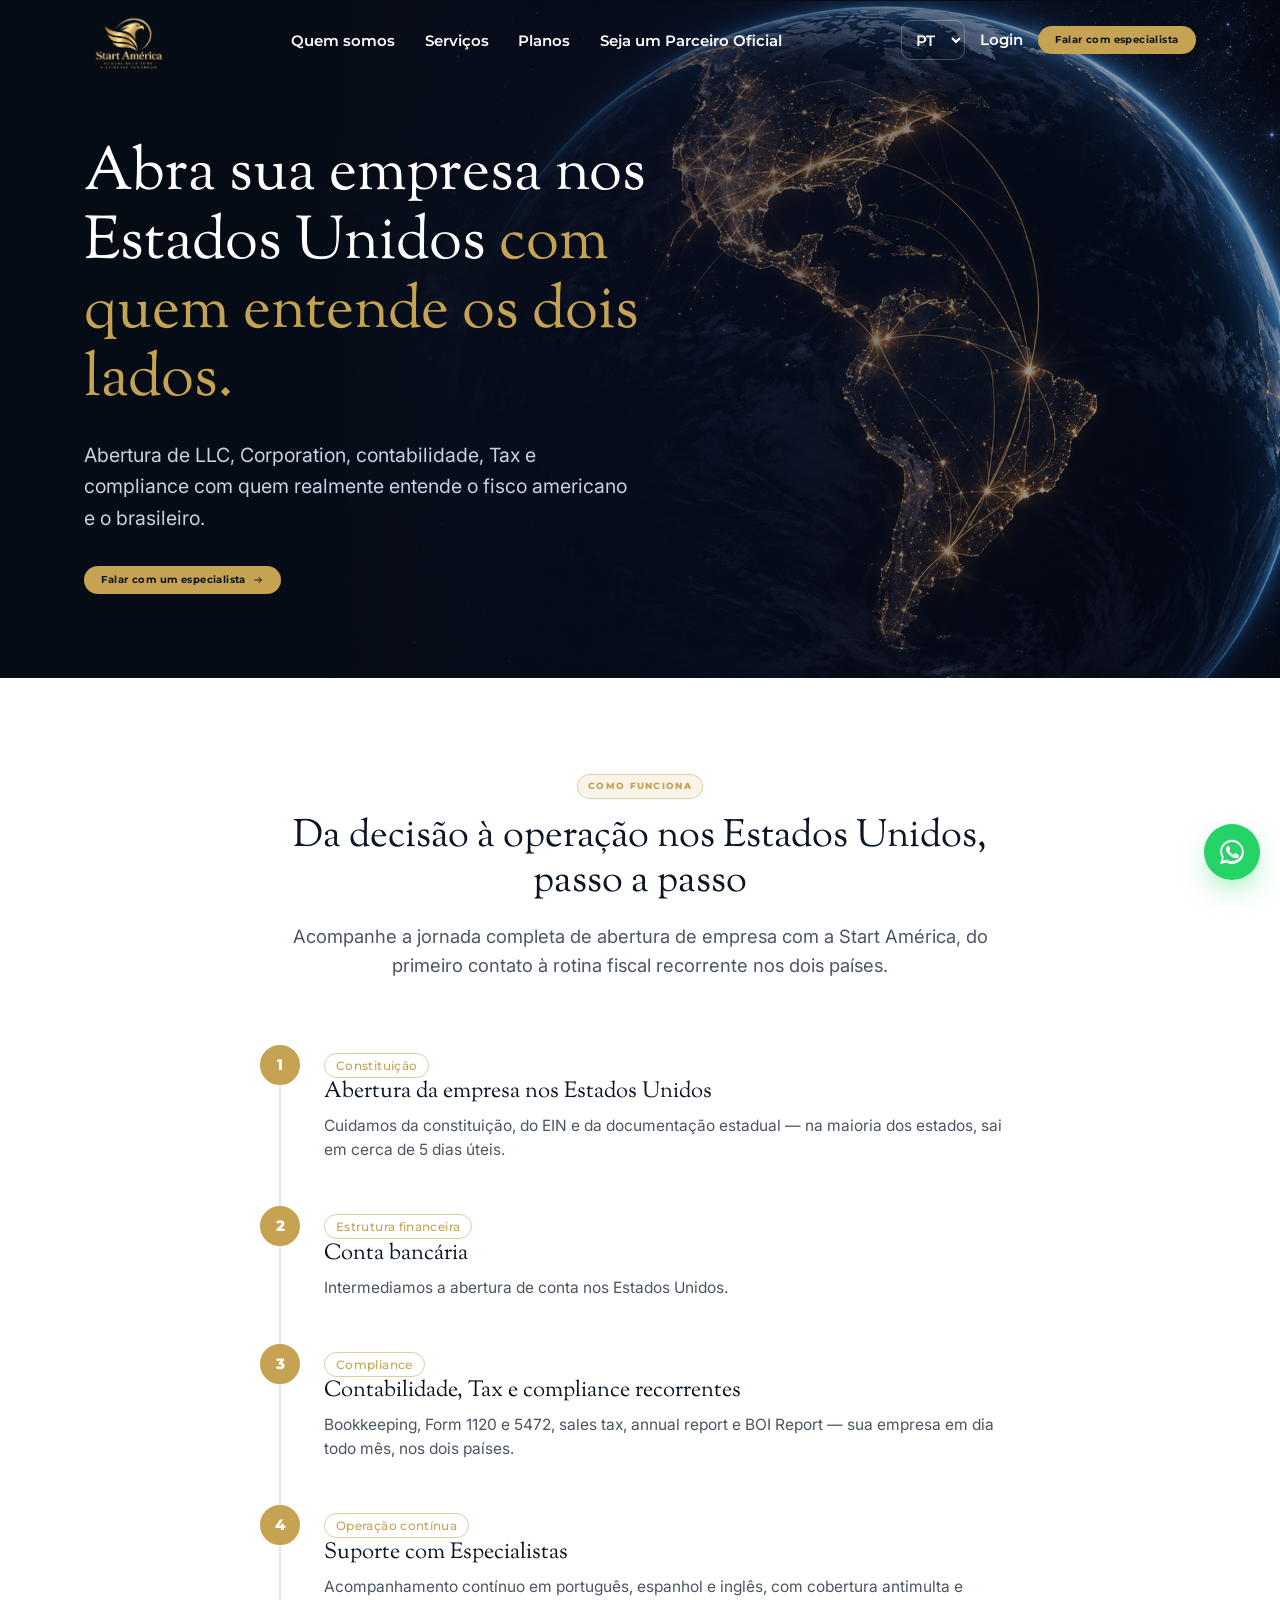
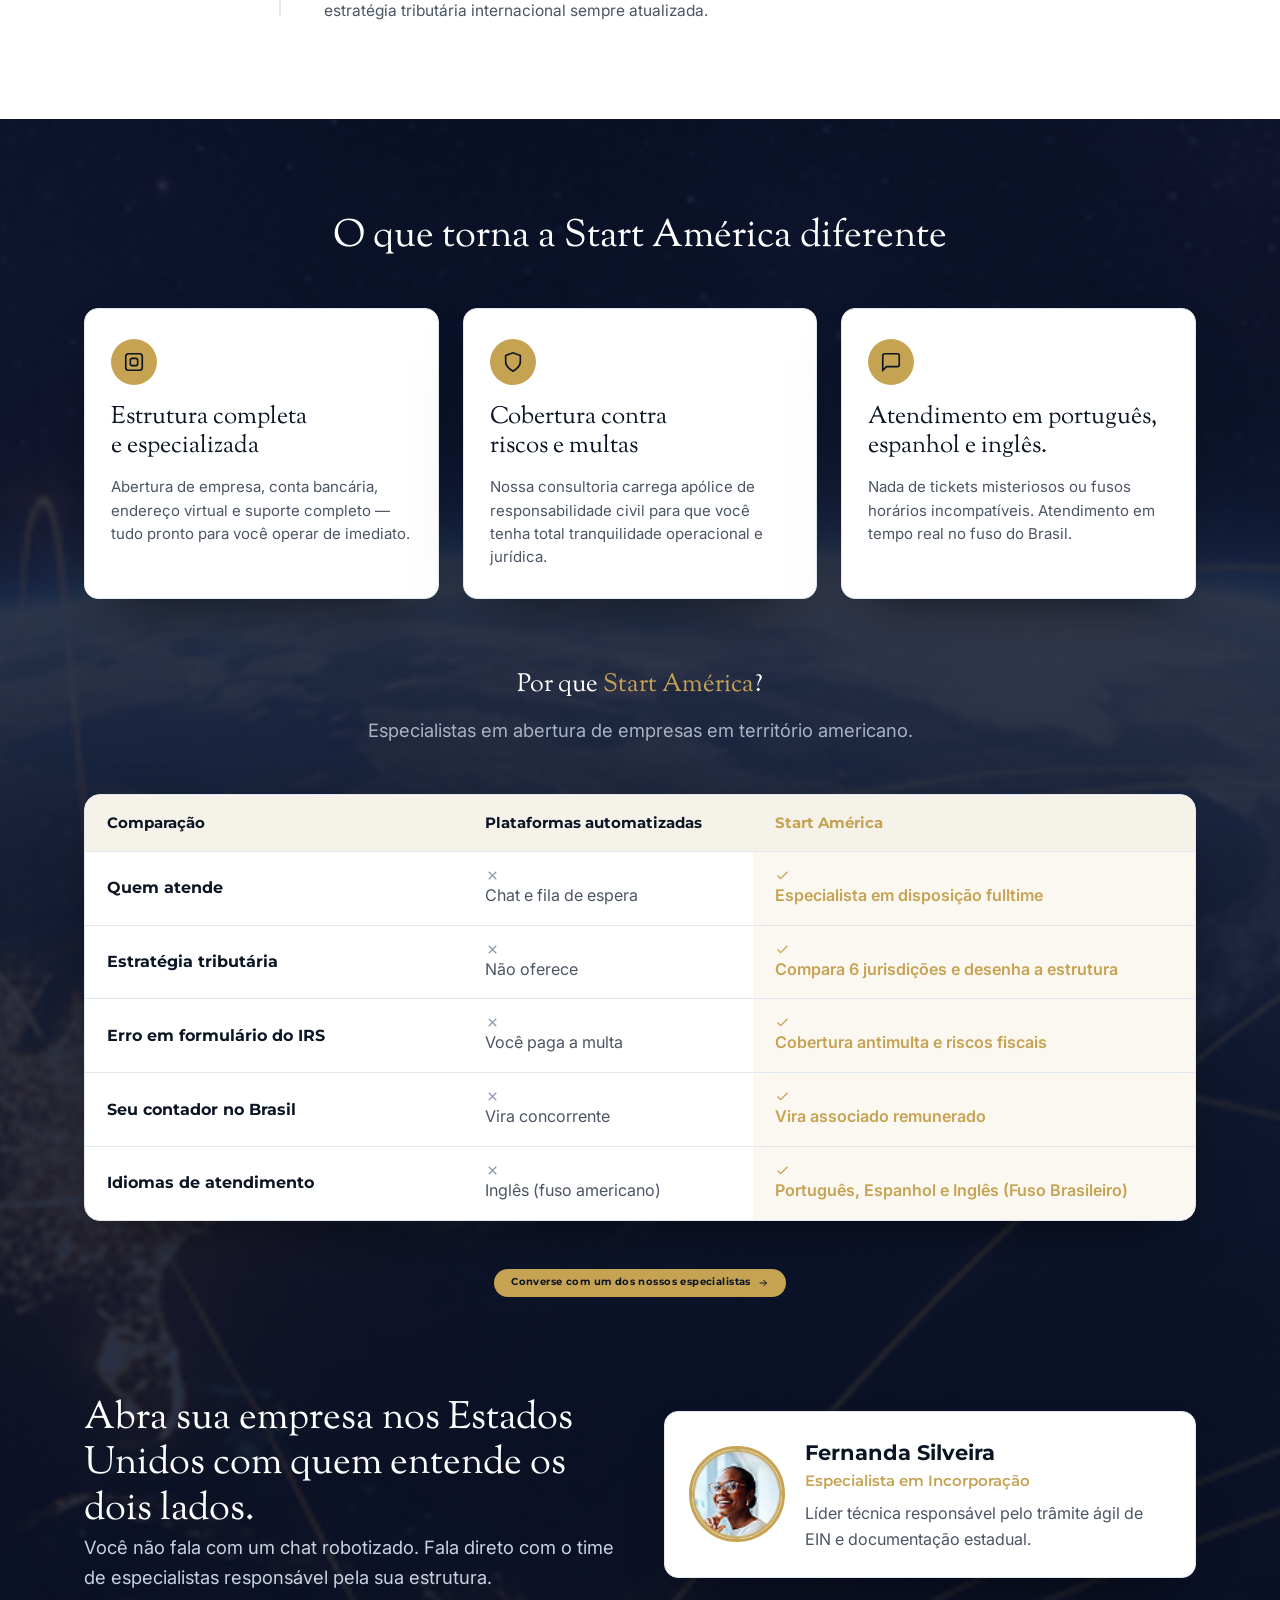
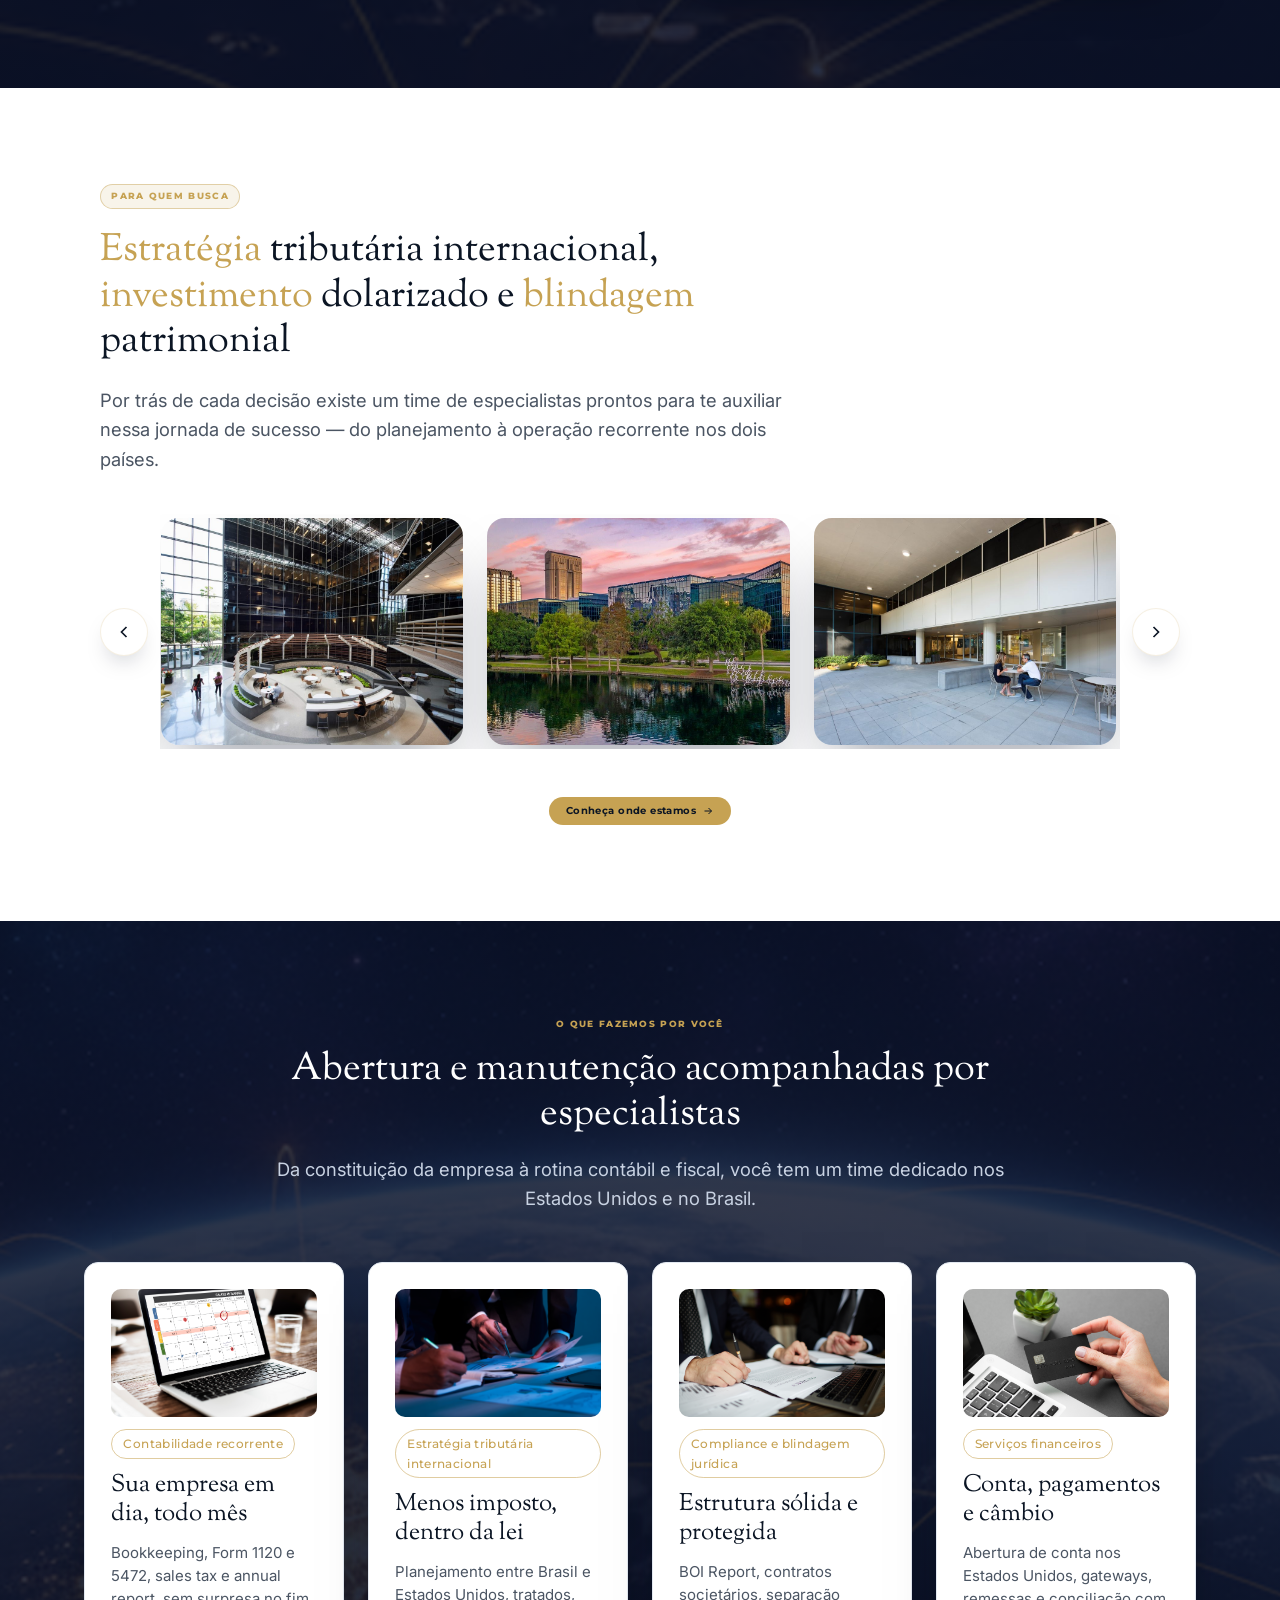
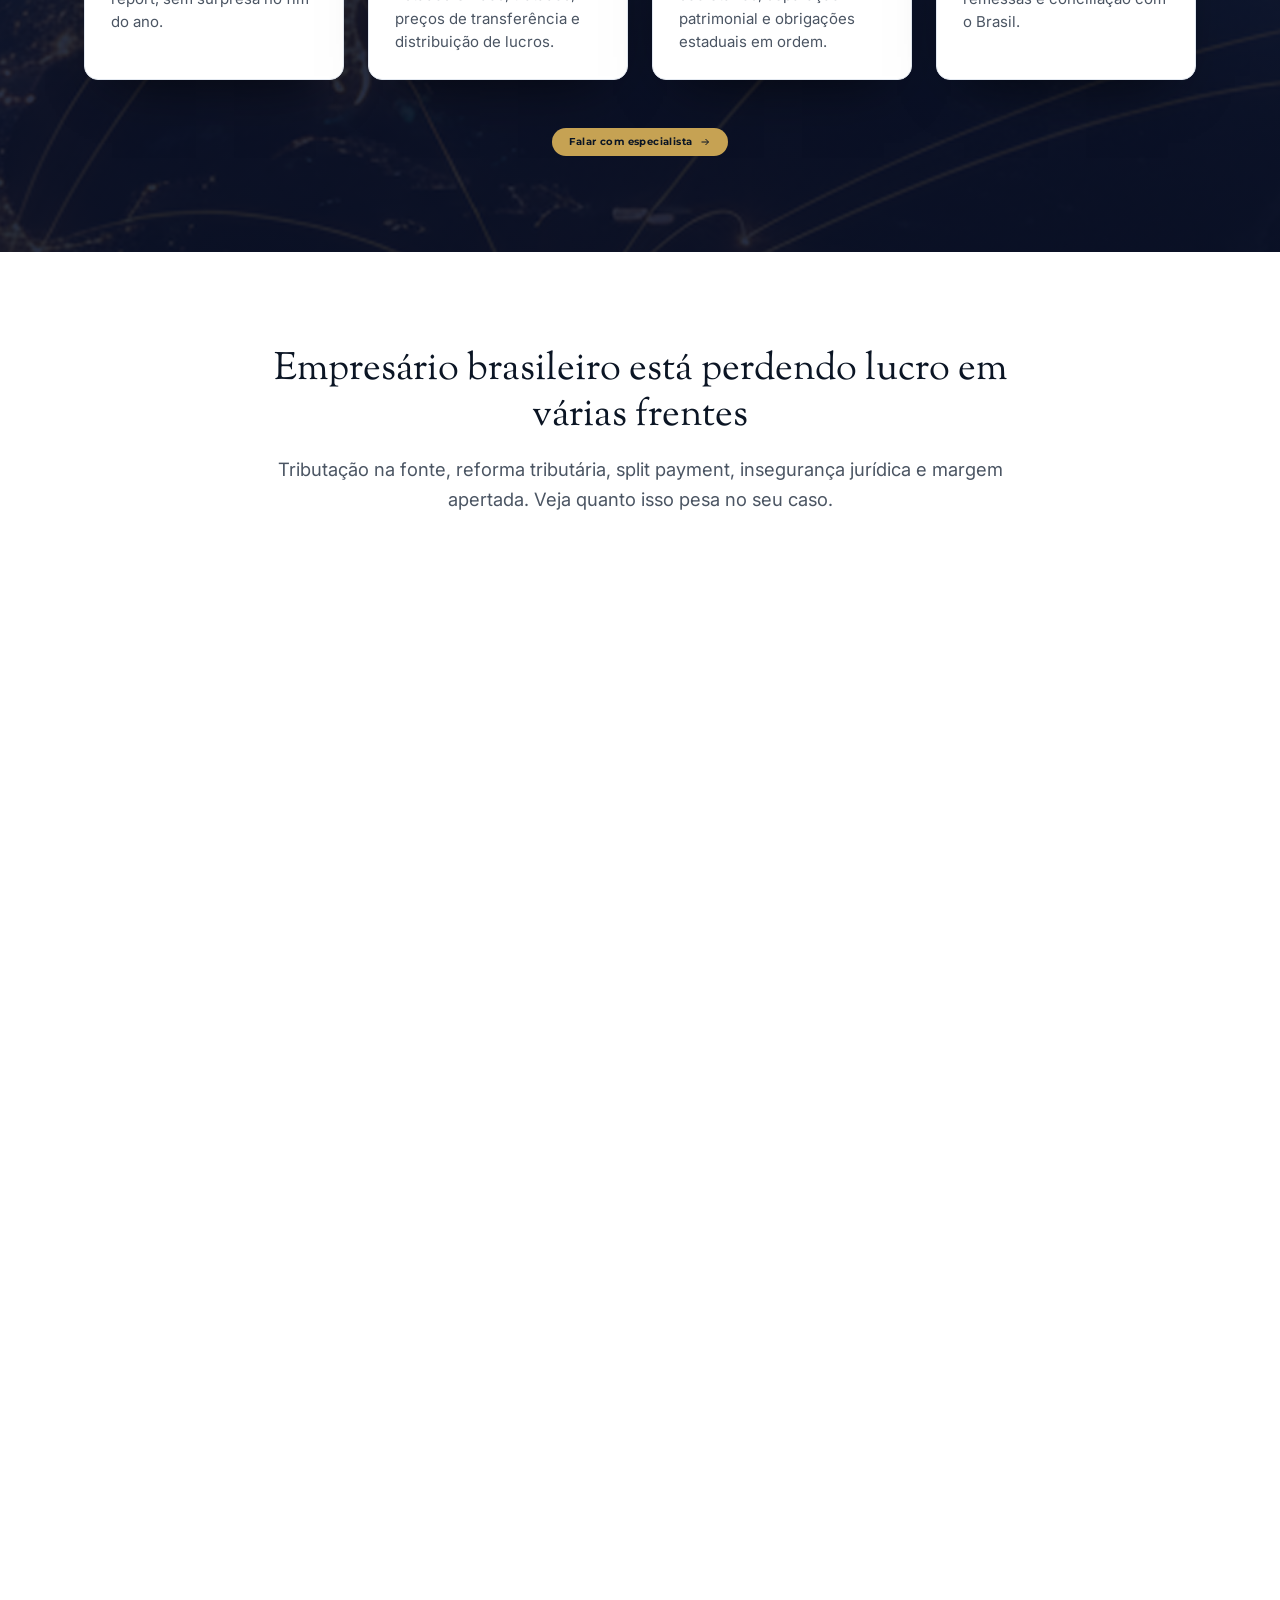
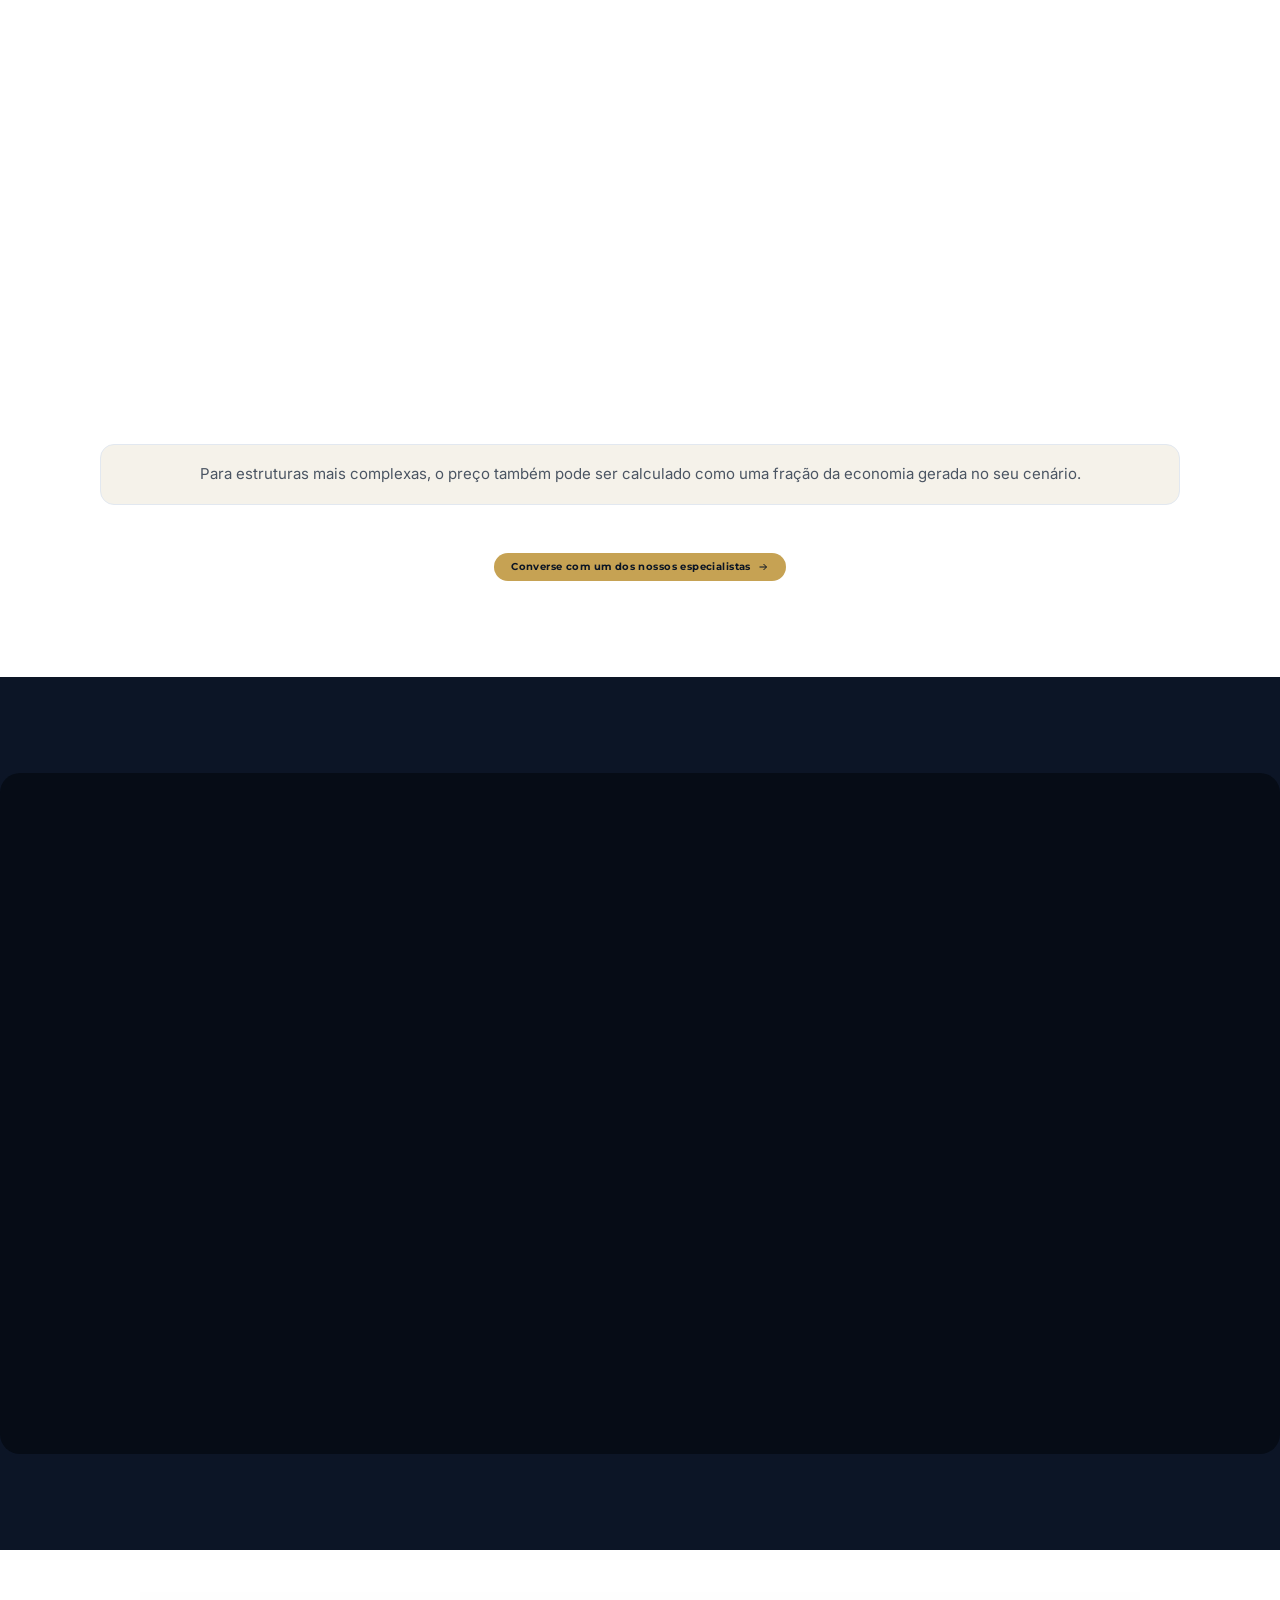
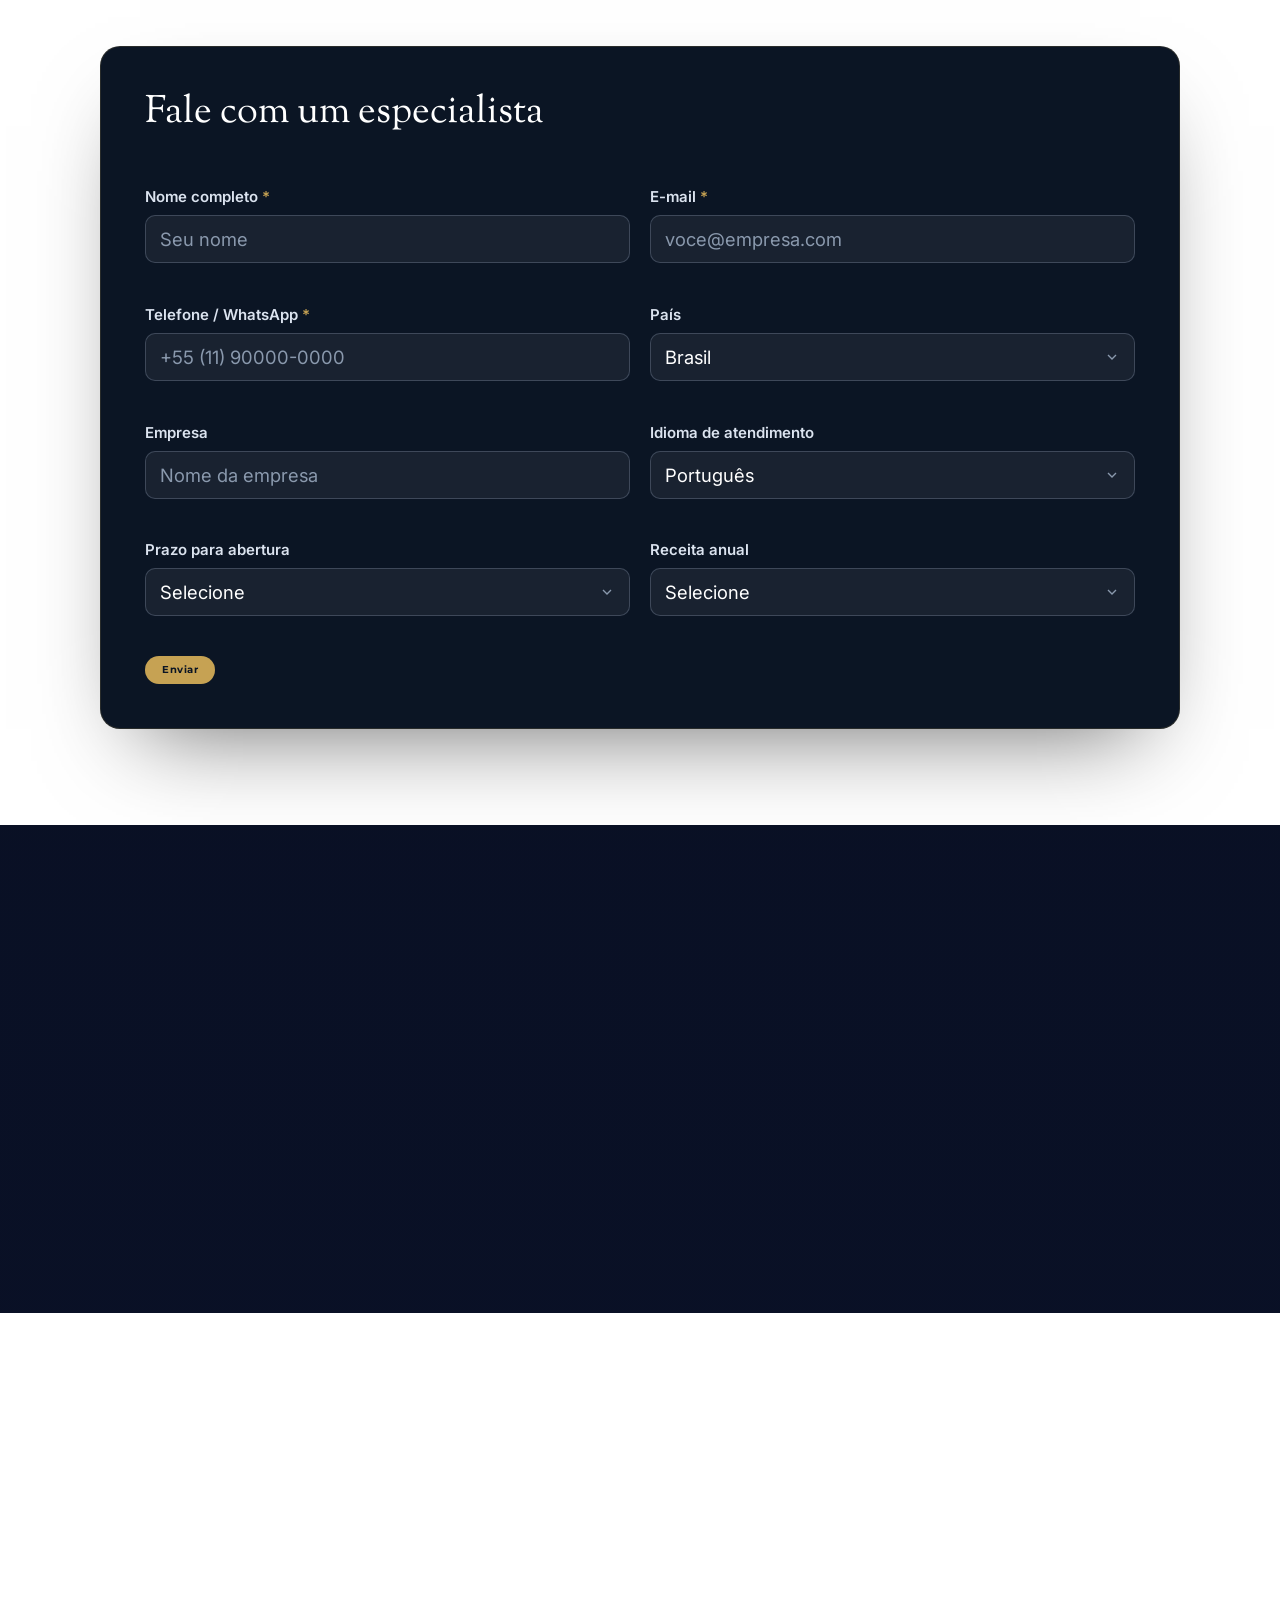
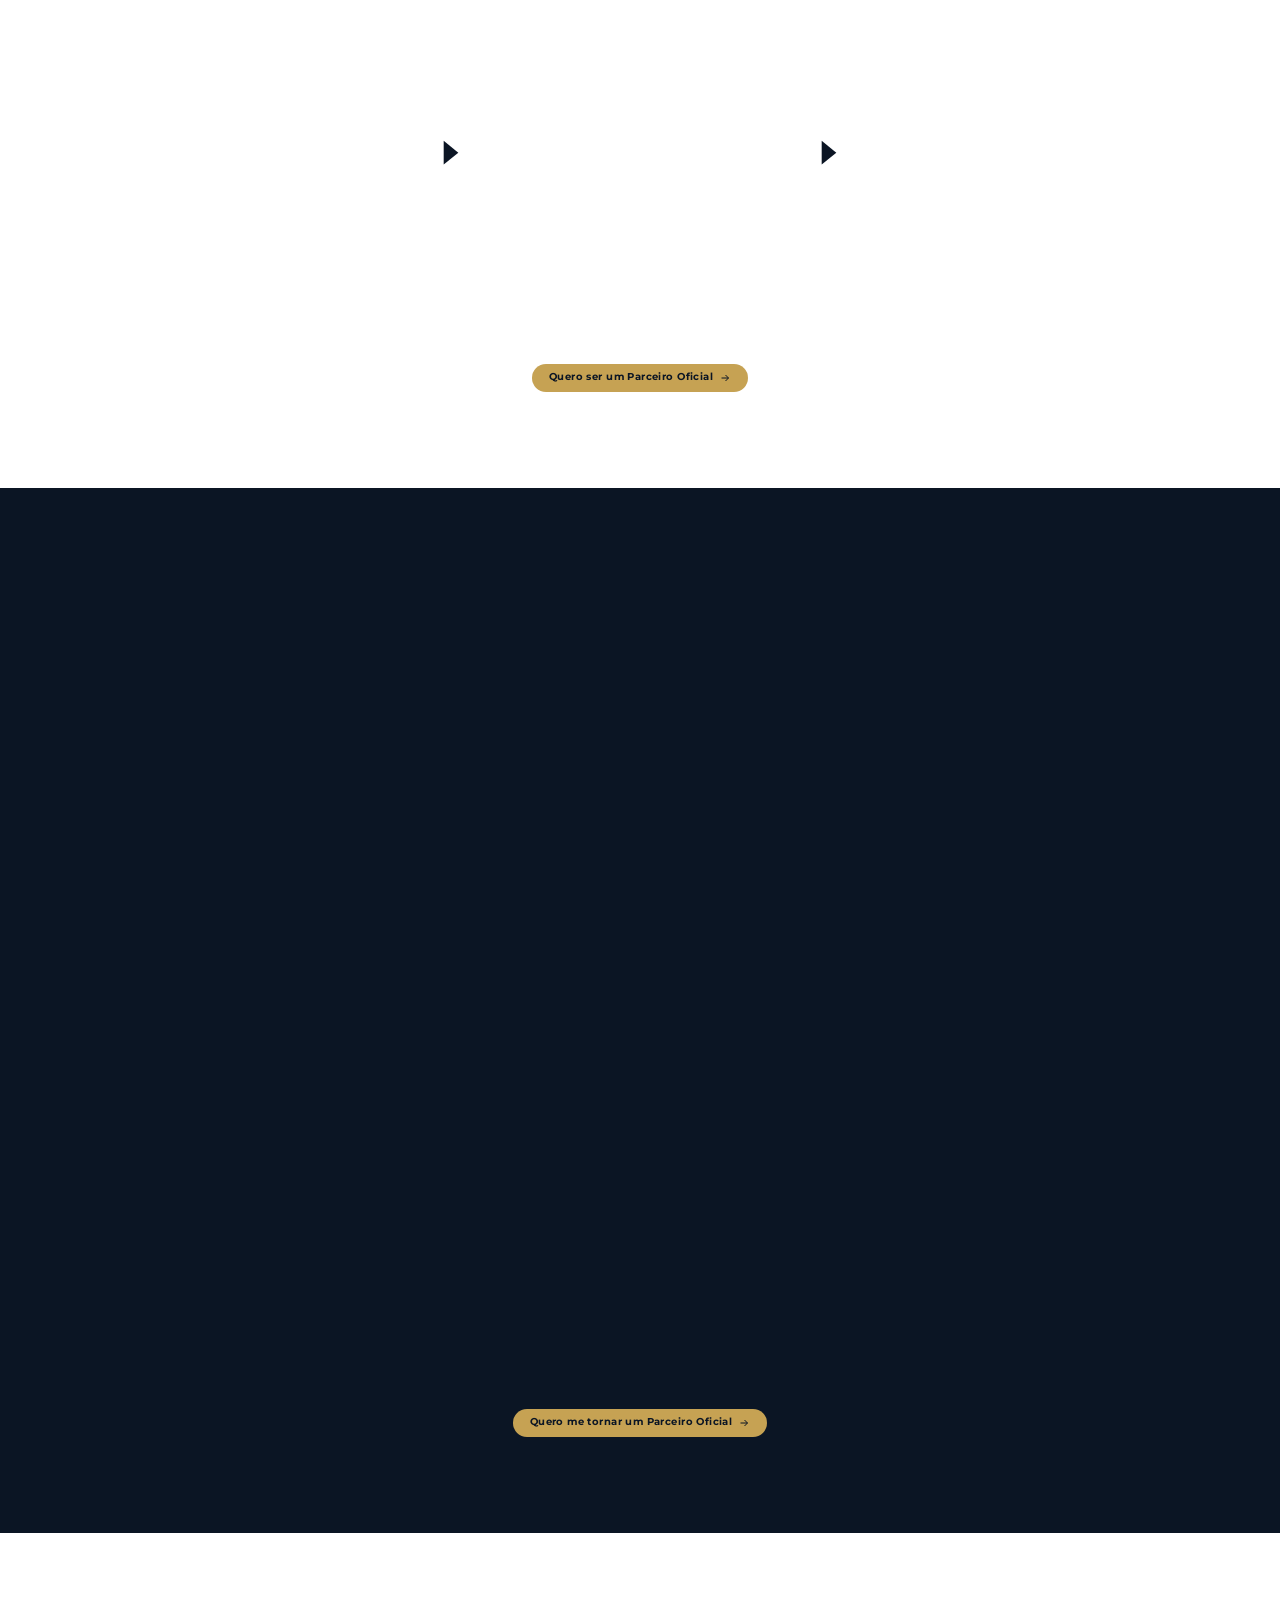
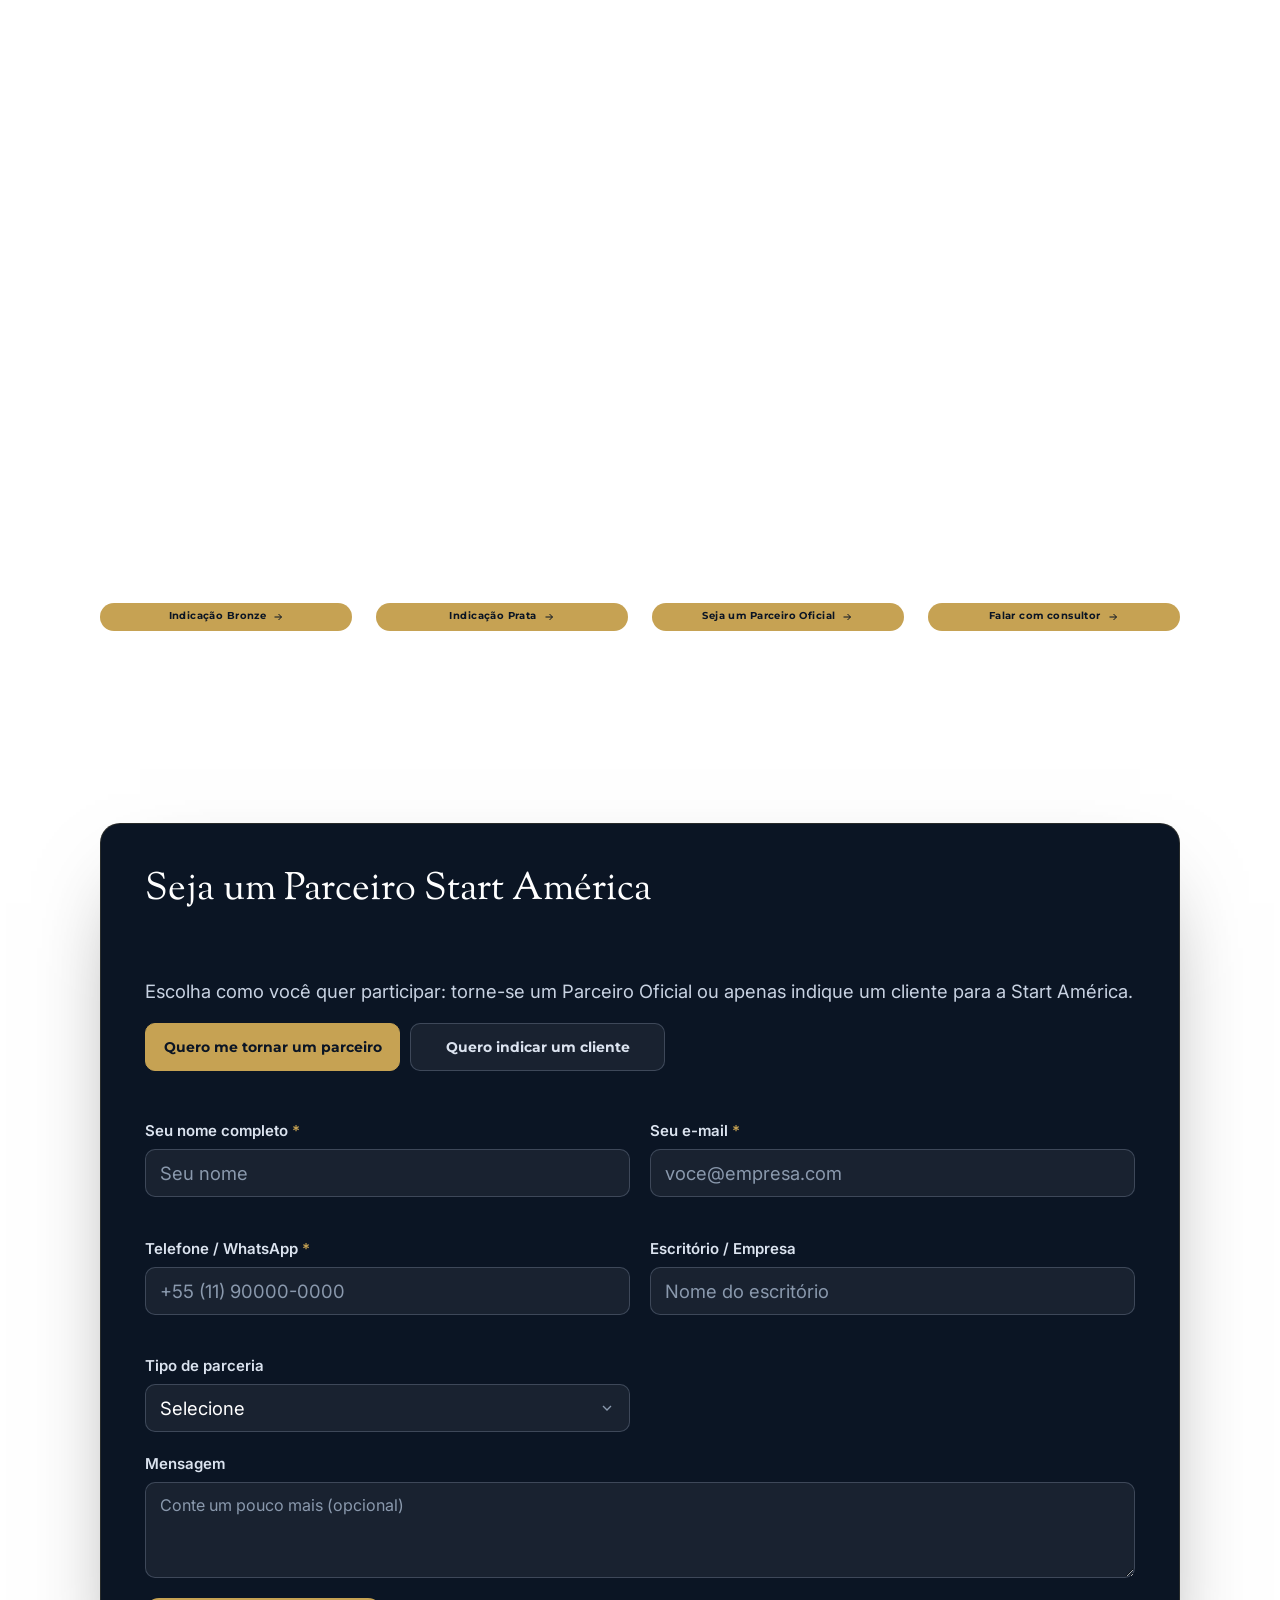
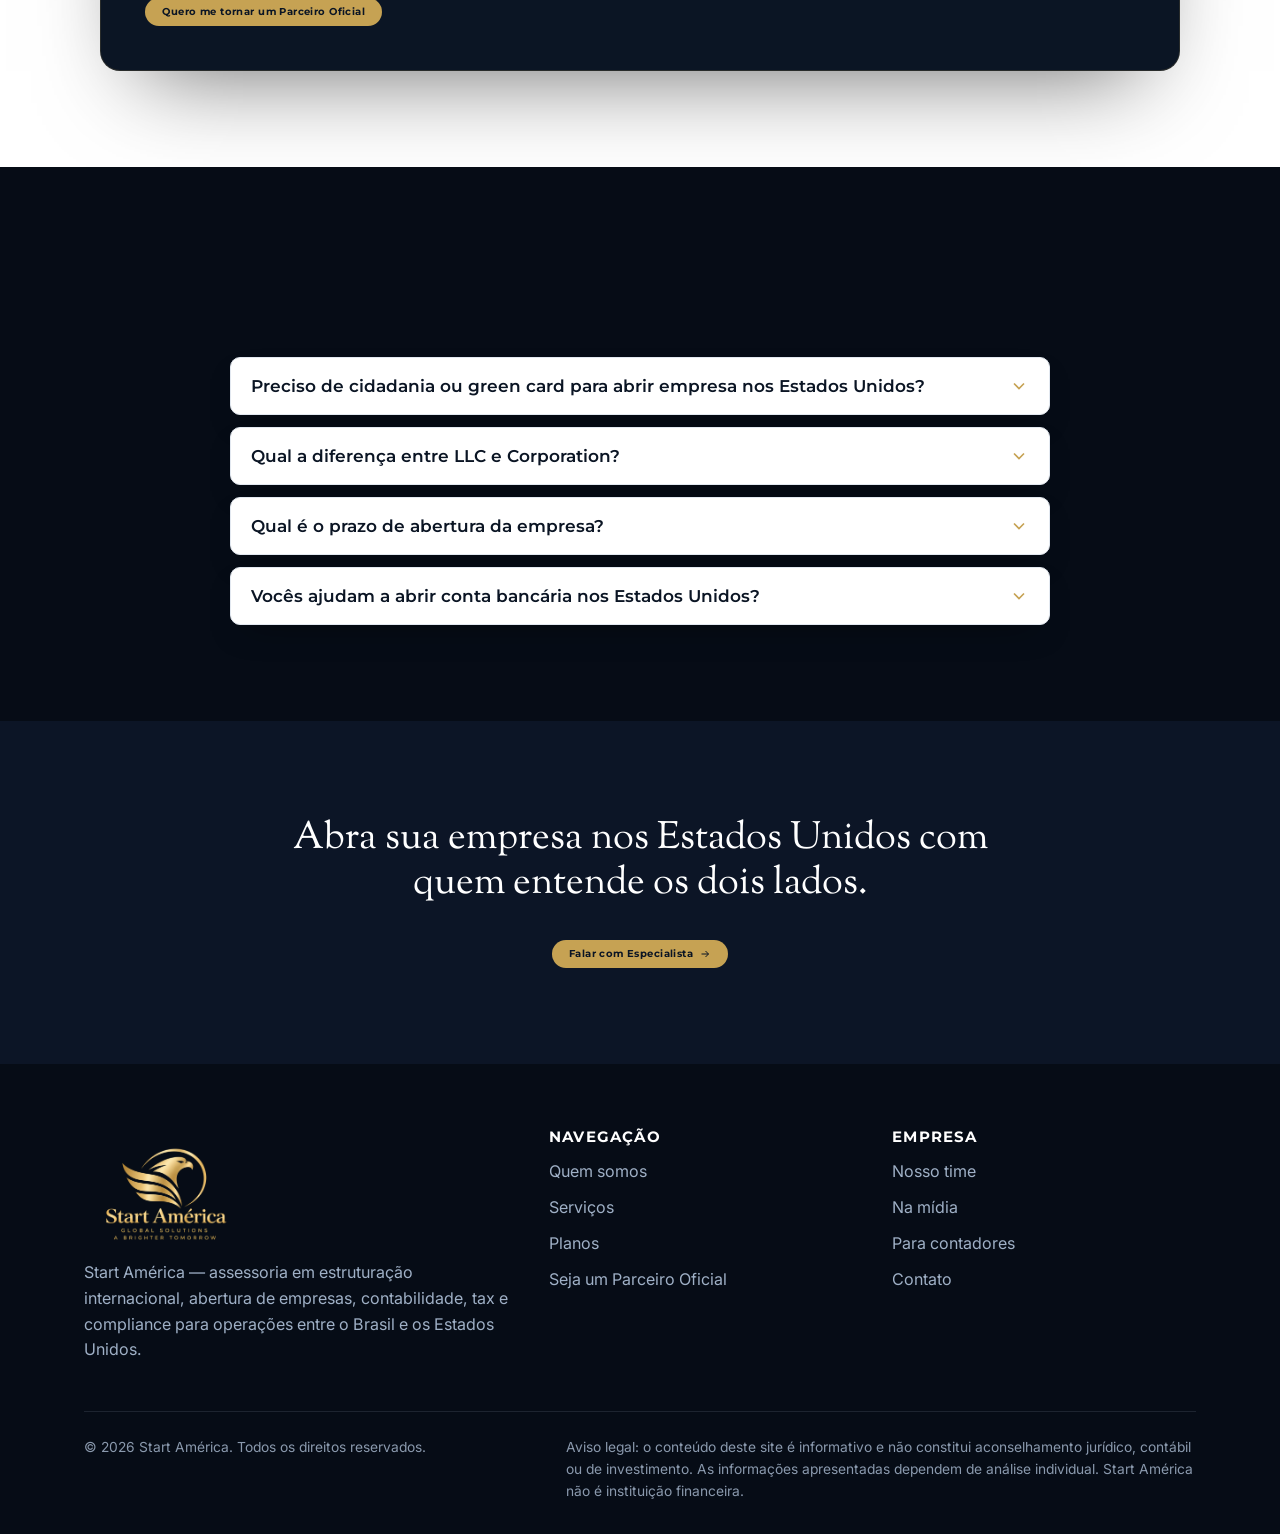
==== commit a95e0329: "Remove passo de pre-diagnostico da linha do tempo, deixa 4 etapas" ====
--- a/index.html
+++ b/index.html
@@ -17,7 +17,7 @@
   <link rel="preconnect" href="https://fonts.gstatic.com" crossorigin />
   <link href="https://fonts.googleapis.com/css2?family=Montserrat:wght@500;600;700;800&family=Inter:wght@400;500;600;700&family=Geist:wght@400;500&family=Sorts+Mill+Goudy:ital@0;1&display=swap" rel="stylesheet" />
 
-  <link rel="stylesheet" href="assets/css/styles.css?v=20260916c" />
+  <link rel="stylesheet" href="assets/css/styles.css?v=20260916d" />
 </head>
 <body>
   <a class="skip-link" href="#conteudo">Pular para o conteúdo</a>
@@ -116,15 +116,6 @@
           <div class="timeline__step reveal">
             <span class="timeline__dot">1</span>
             <div class="timeline__content">
-              <span class="tag">Diagnóstico</span>
-              <h3>Pré-diagnóstico tributário e de estrutura</h3>
-              <p>Avaliamos seu cenário no Brasil e nos Estados Unidos, comparamos jurisdições e desenhamos a estrutura ideal — LLC ou Corporation.</p>
-            </div>
-          </div>
-
-          <div class="timeline__step reveal">
-            <span class="timeline__dot">2</span>
-            <div class="timeline__content">
               <span class="tag">Constituição</span>
               <h3>Abertura da empresa nos Estados Unidos</h3>
               <p>Cuidamos da constituição, do EIN e da documentação estadual — na maioria dos estados, sai em cerca de 5 dias úteis.</p>
@@ -132,7 +123,7 @@
           </div>
 
           <div class="timeline__step reveal">
-            <span class="timeline__dot">3</span>
+            <span class="timeline__dot">2</span>
             <div class="timeline__content">
               <span class="tag">Estrutura financeira</span>
               <h3>Conta bancária</h3>
@@ -141,7 +132,7 @@
           </div>
 
           <div class="timeline__step reveal">
-            <span class="timeline__dot">4</span>
+            <span class="timeline__dot">3</span>
             <div class="timeline__content">
               <span class="tag">Compliance</span>
               <h3>Contabilidade, Tax e compliance recorrentes</h3>
@@ -150,7 +141,7 @@
           </div>
 
           <div class="timeline__step reveal">
-            <span class="timeline__dot">5</span>
+            <span class="timeline__dot">4</span>
             <div class="timeline__content">
               <span class="tag">Operação contínua</span>
               <h3>Suporte com Especialistas</h3>
@@ -1072,7 +1063,7 @@
     </div>
   </div>
 
-  <script src="assets/js/i18n.js?v=20260916c" defer></script>
-  <script src="assets/js/main.js?v=20260916c" defer></script>
+  <script src="assets/js/i18n.js?v=20260916d" defer></script>
+  <script src="assets/js/main.js?v=20260916d" defer></script>
 </body>
 </html>
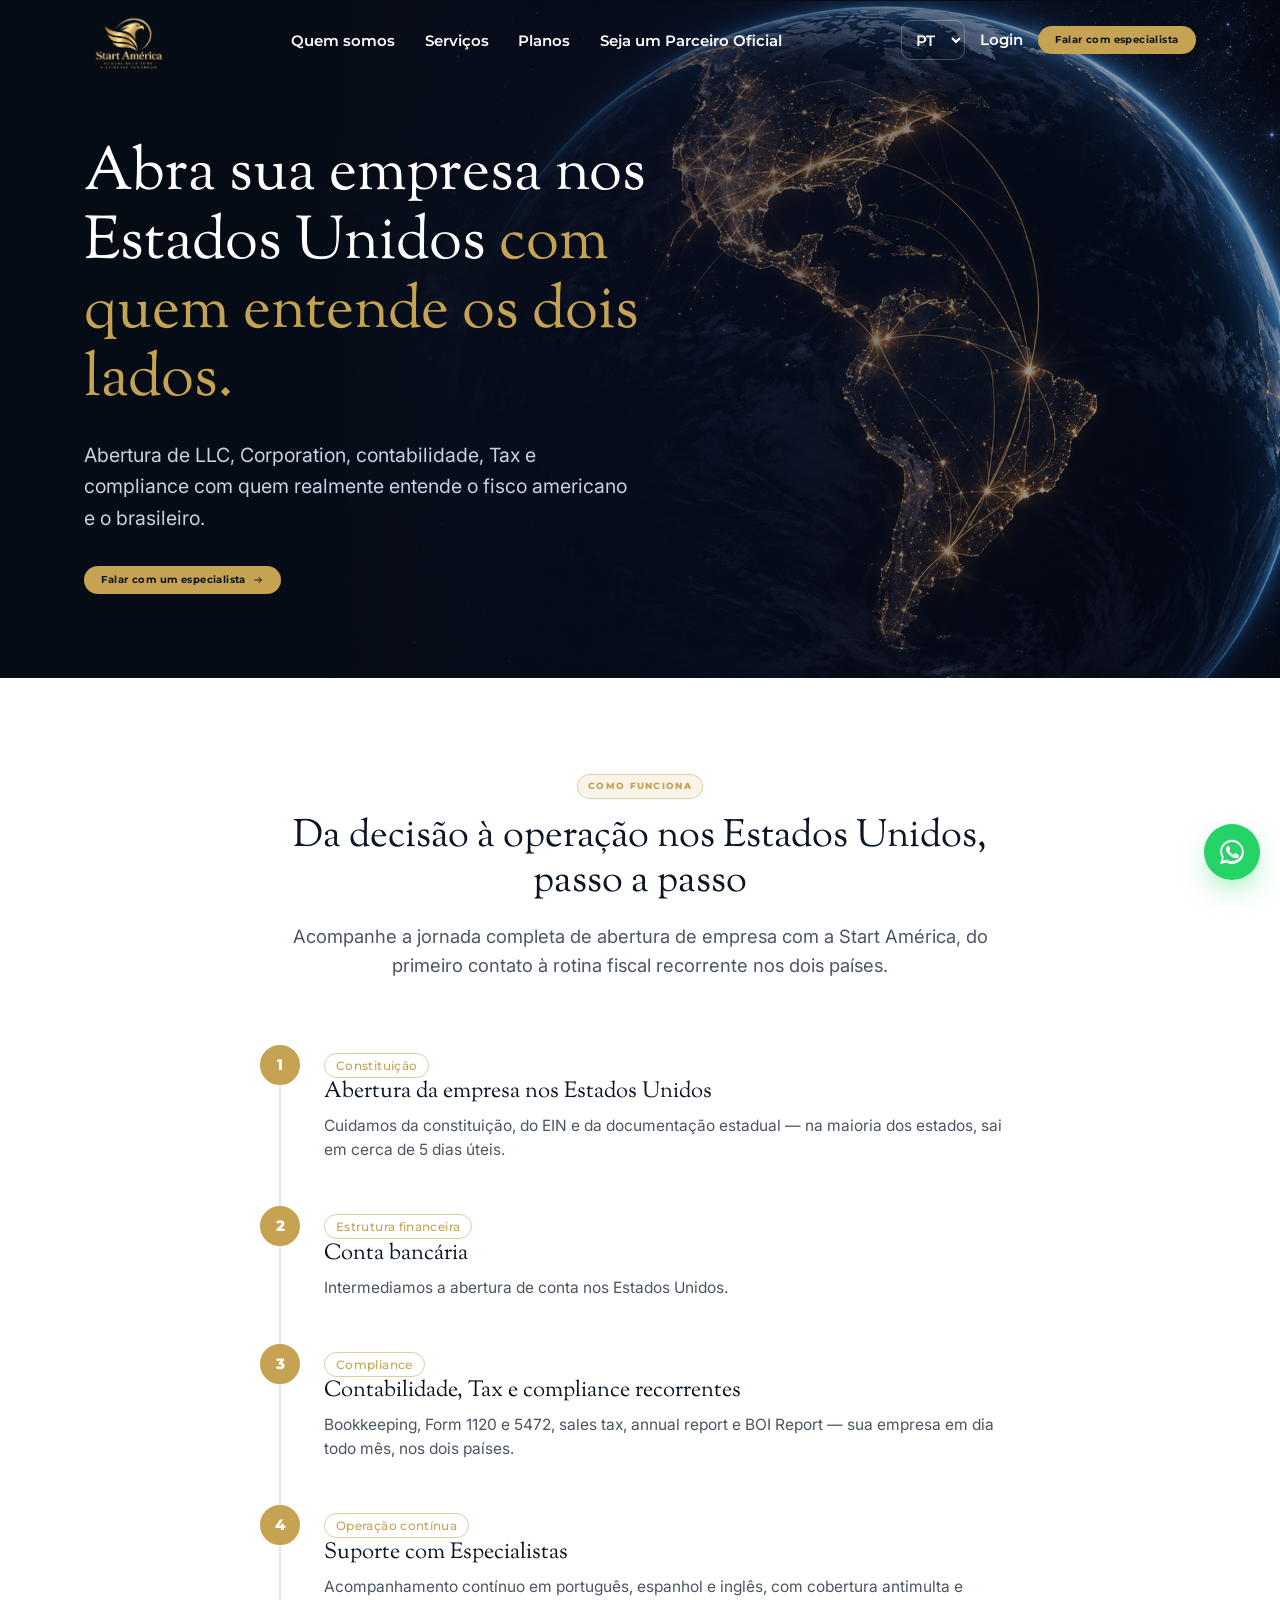
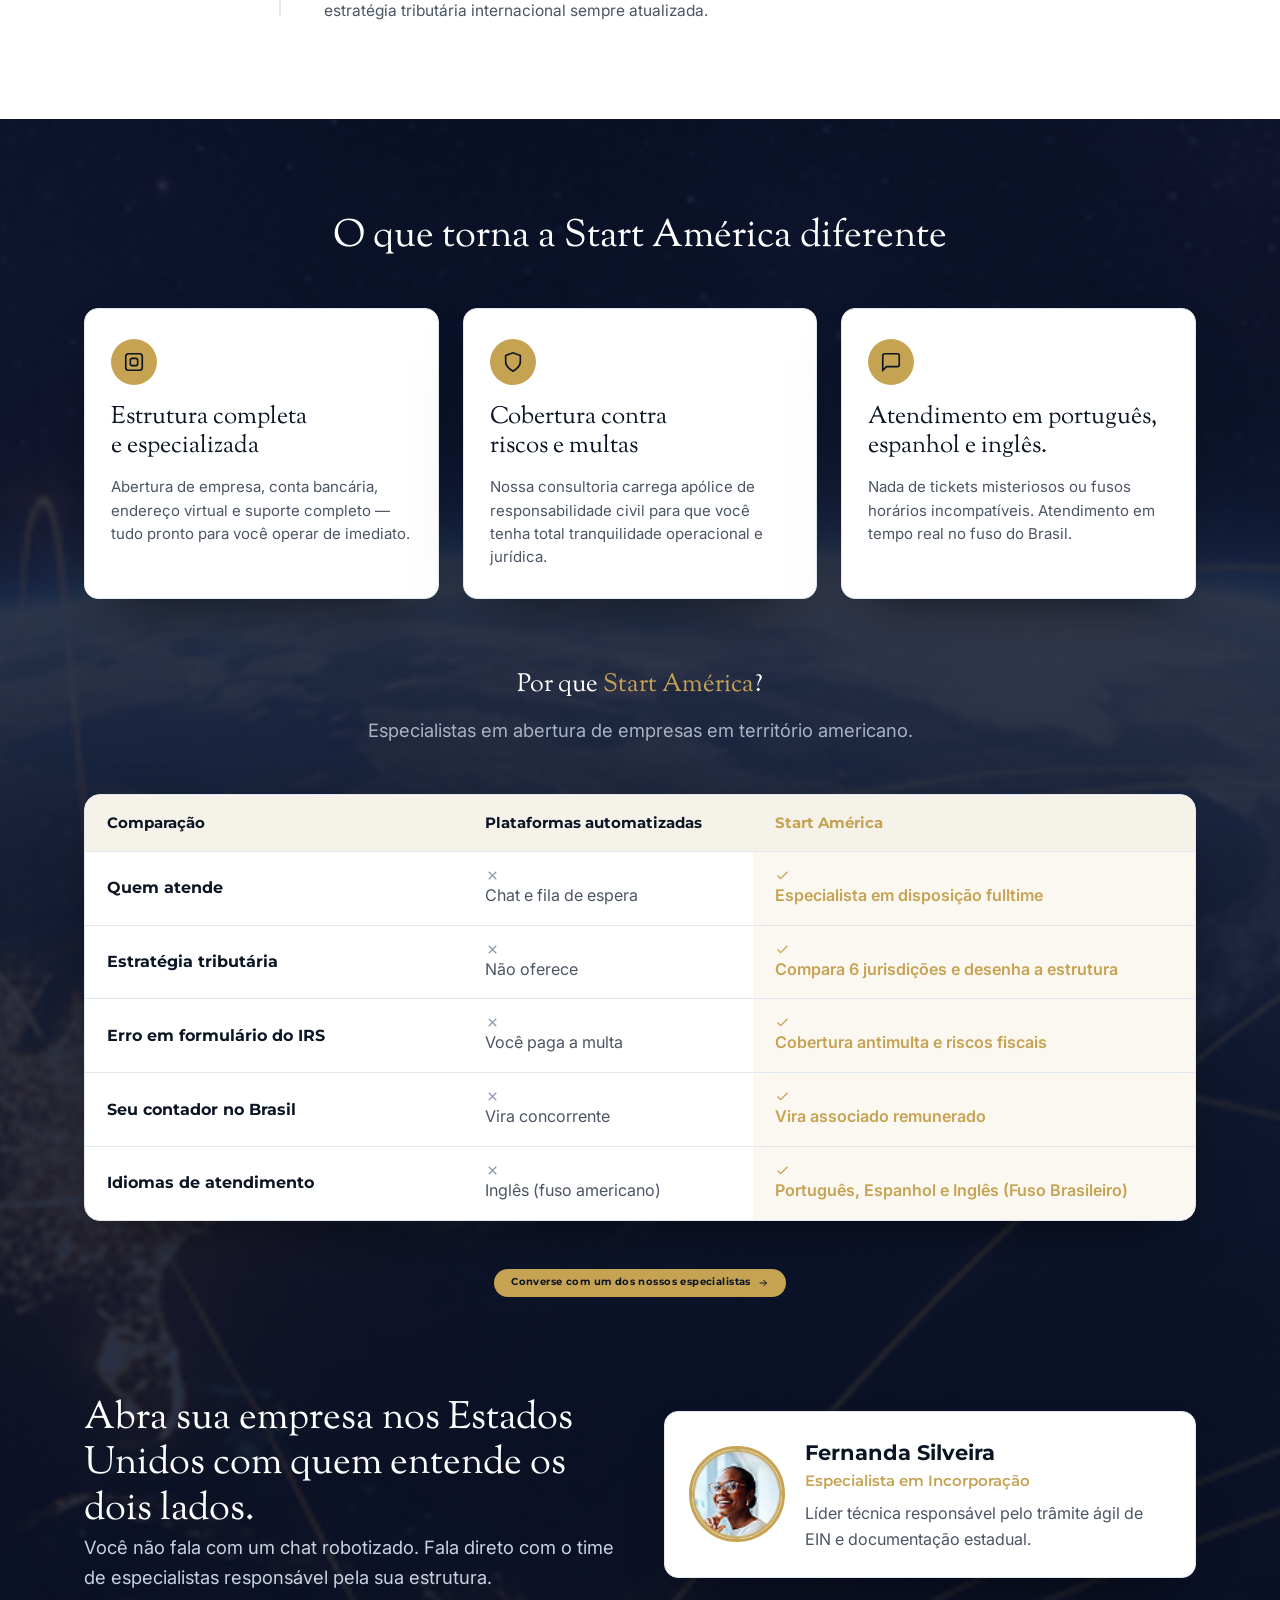
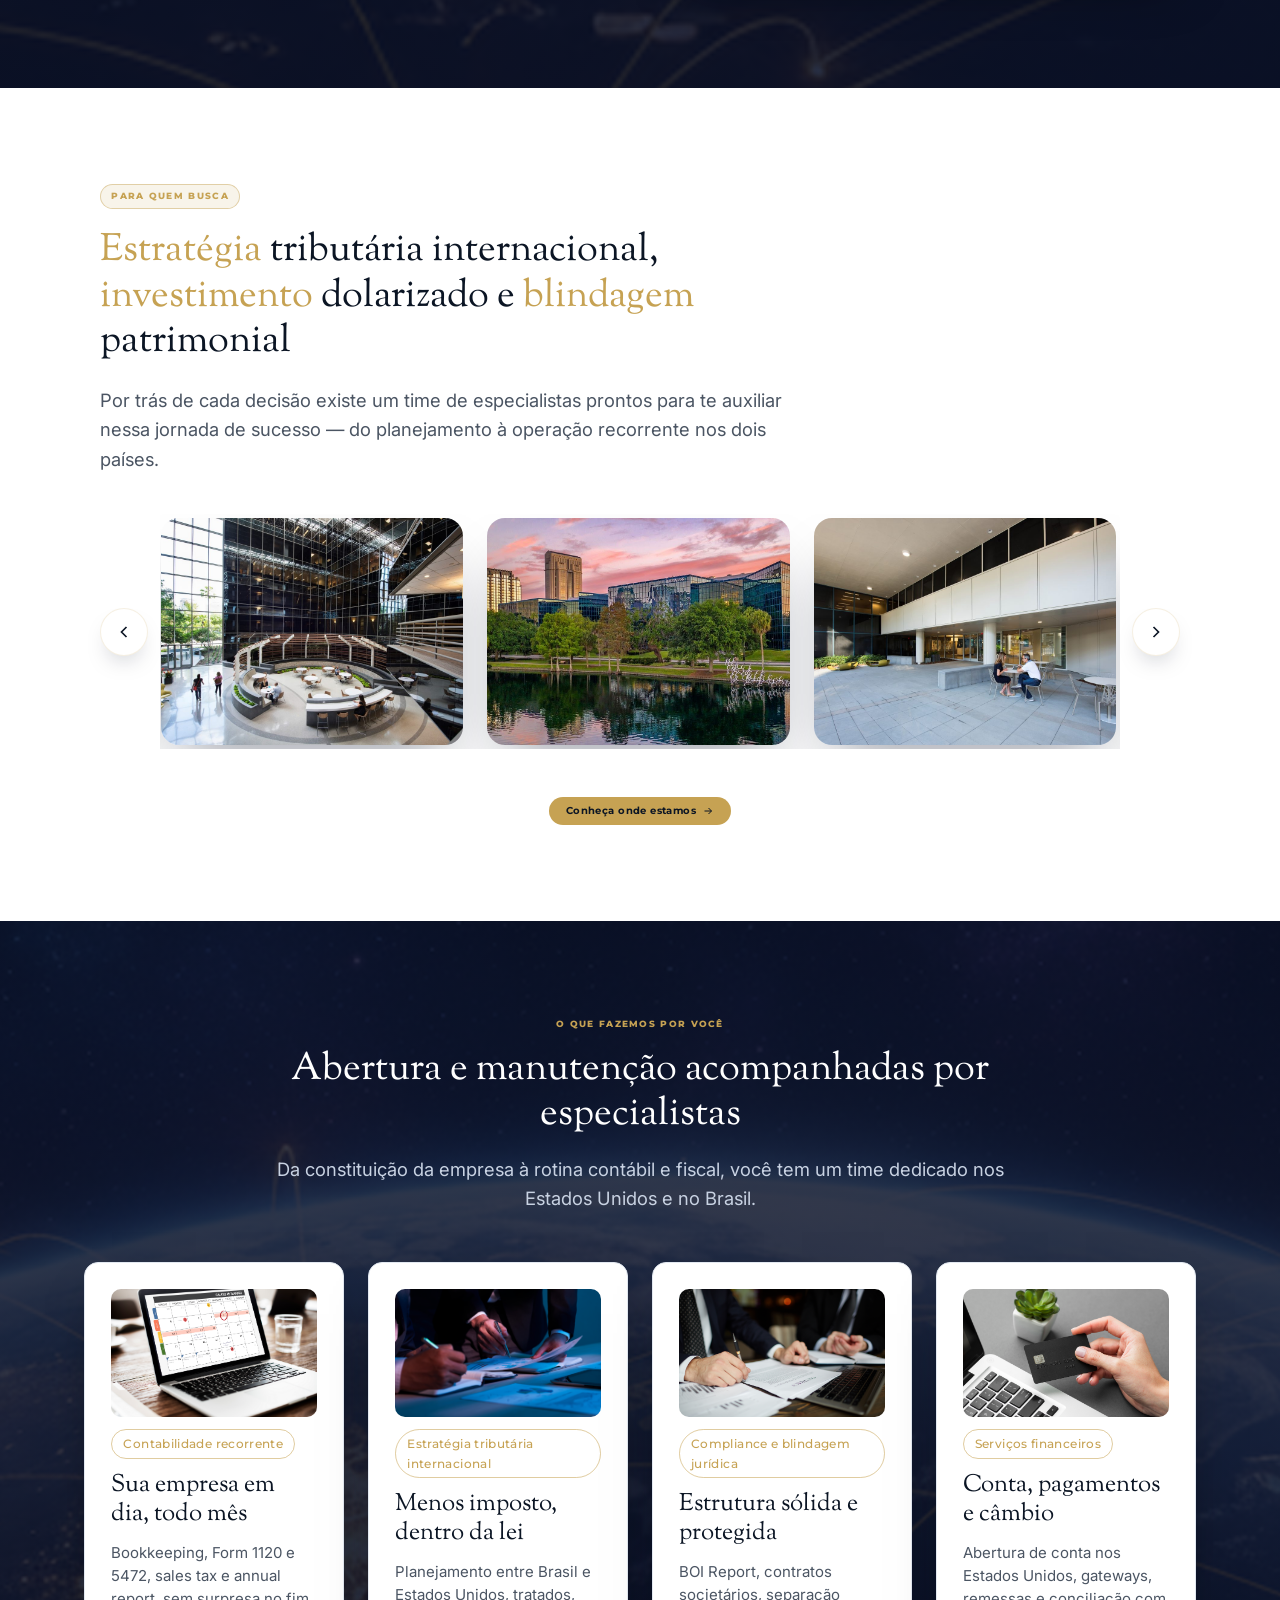
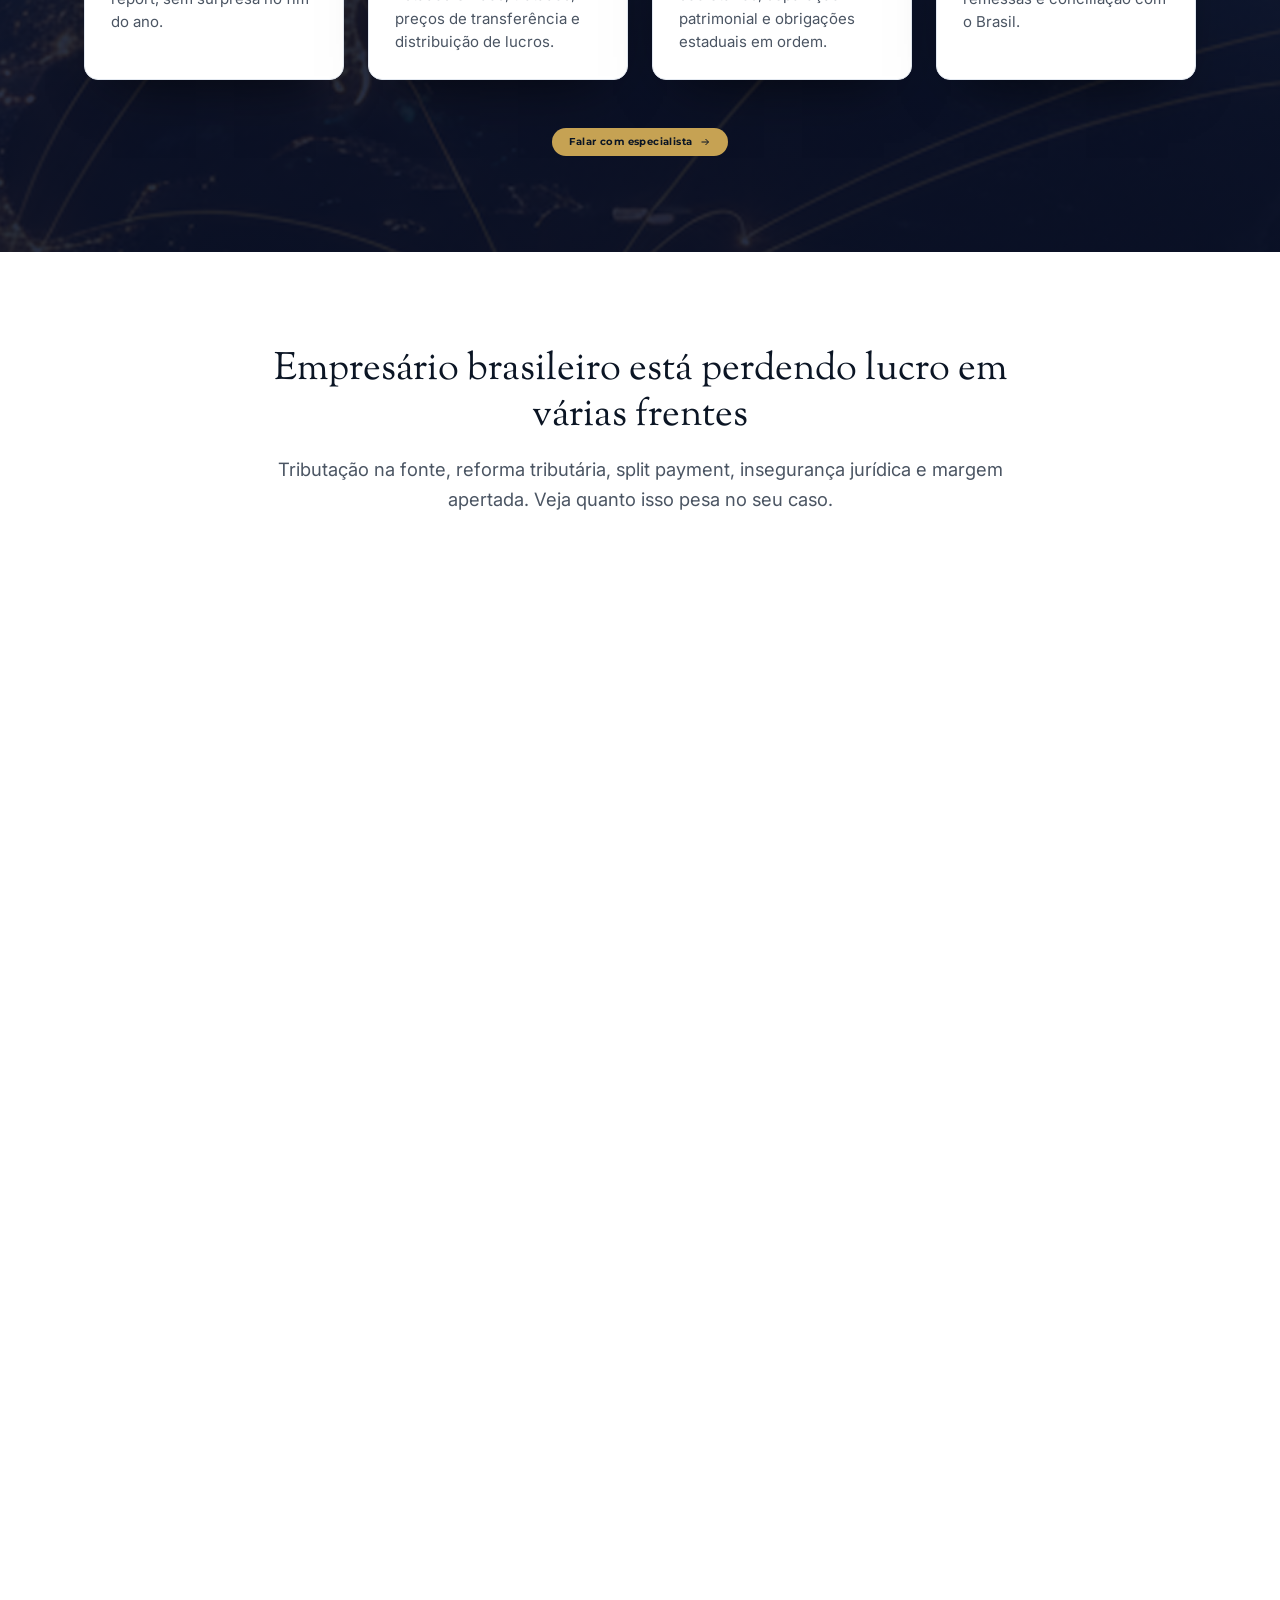
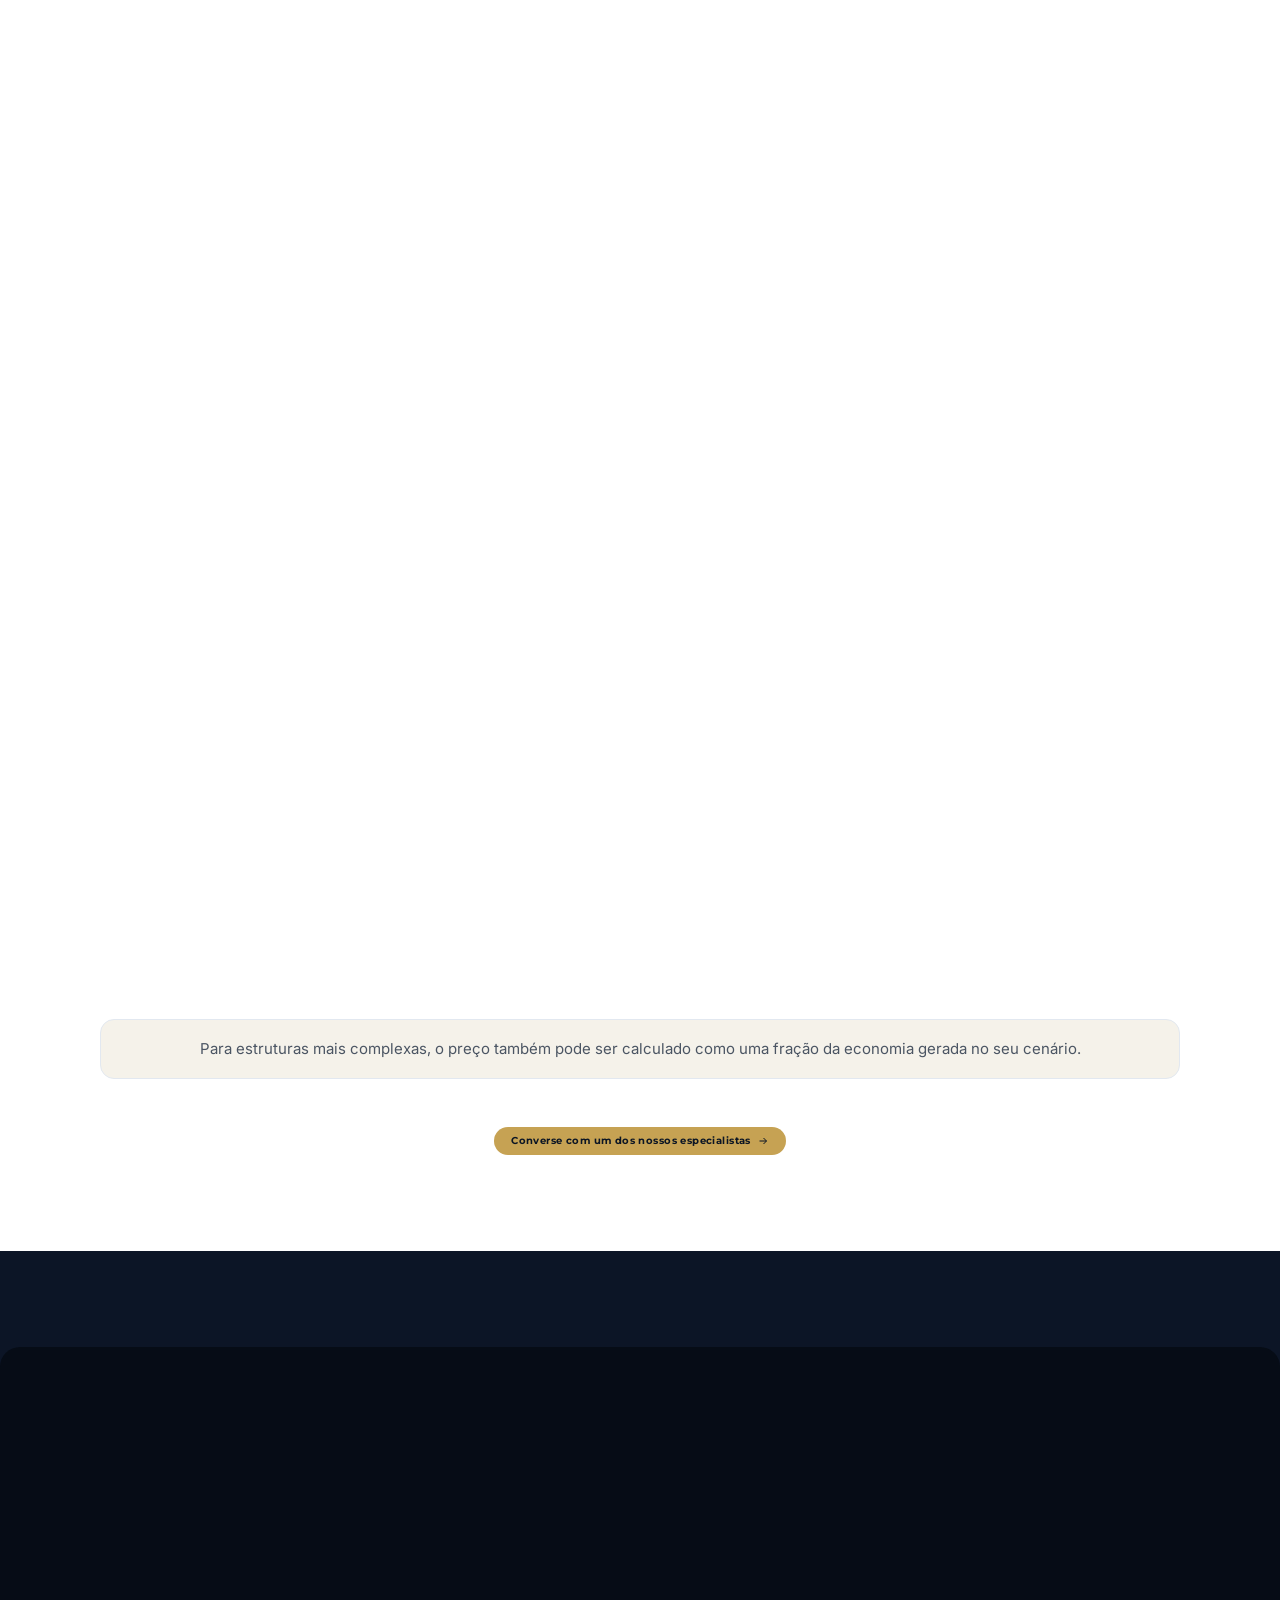
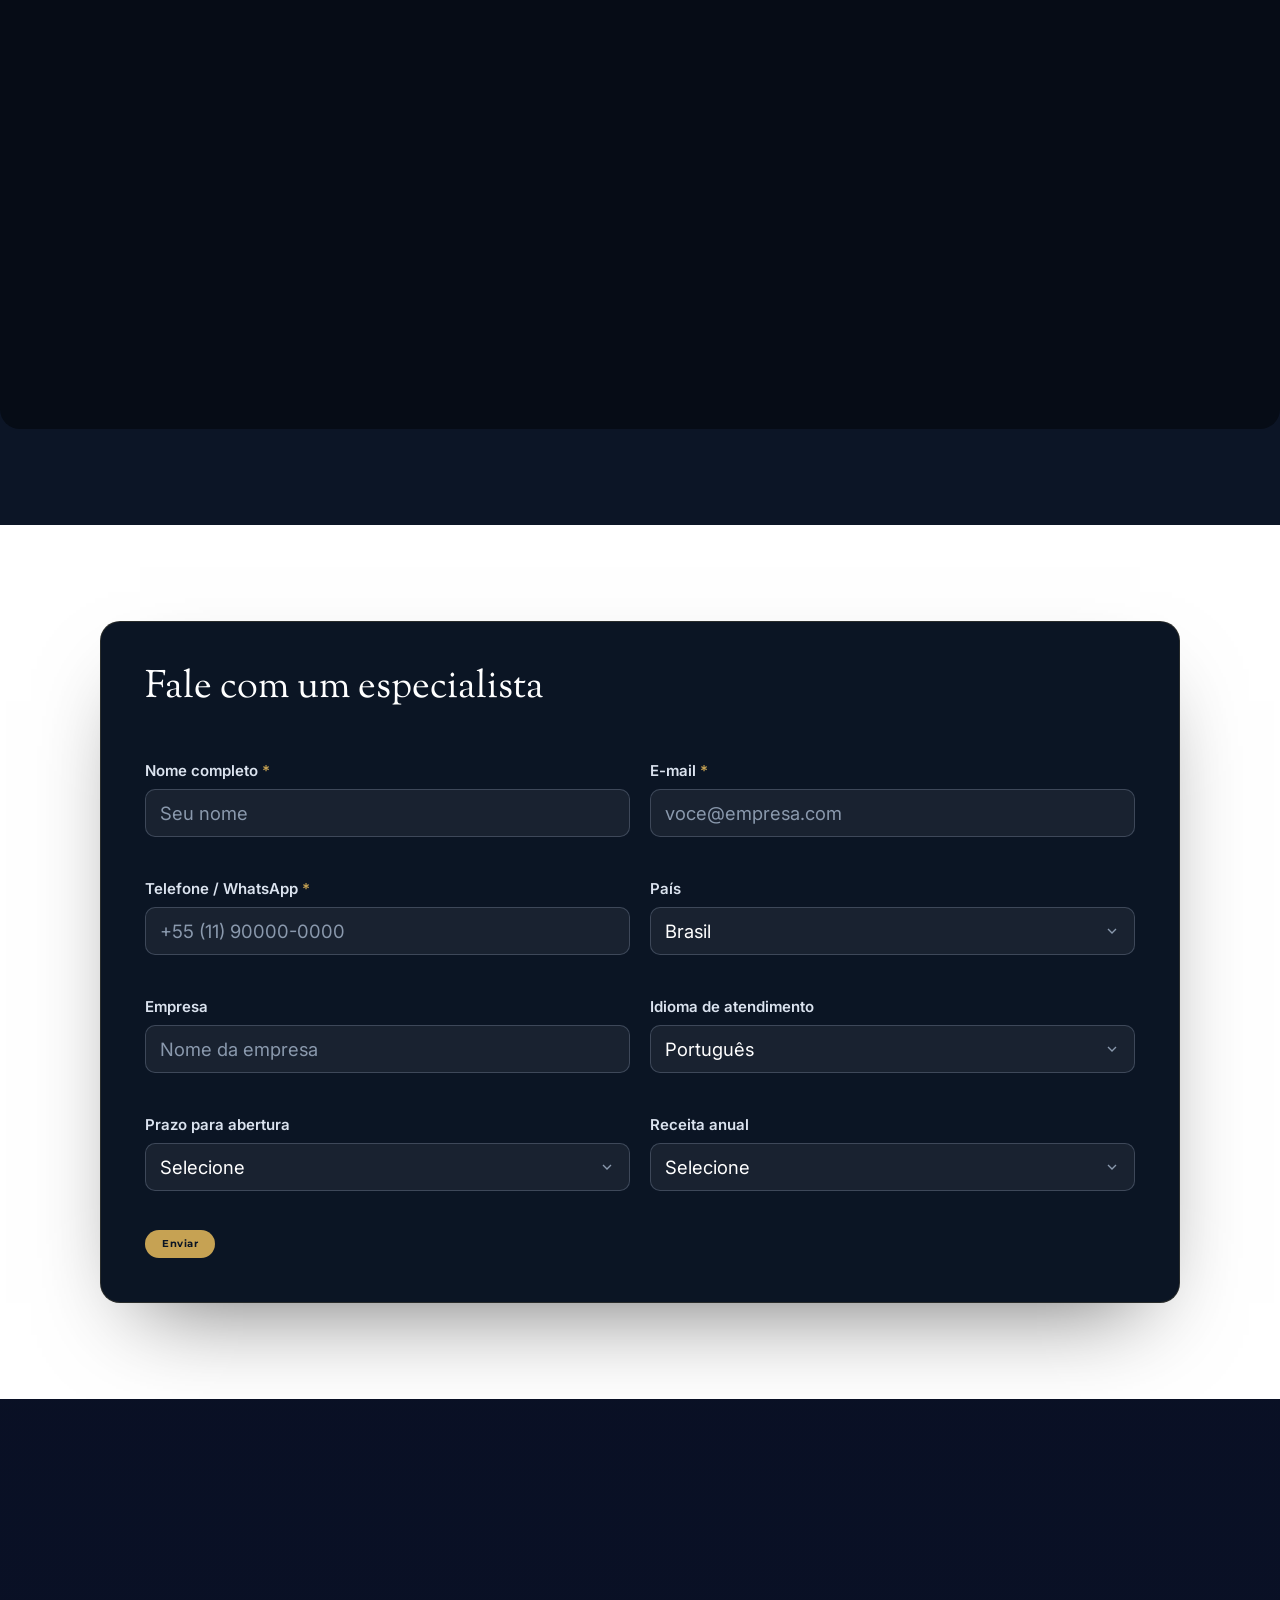
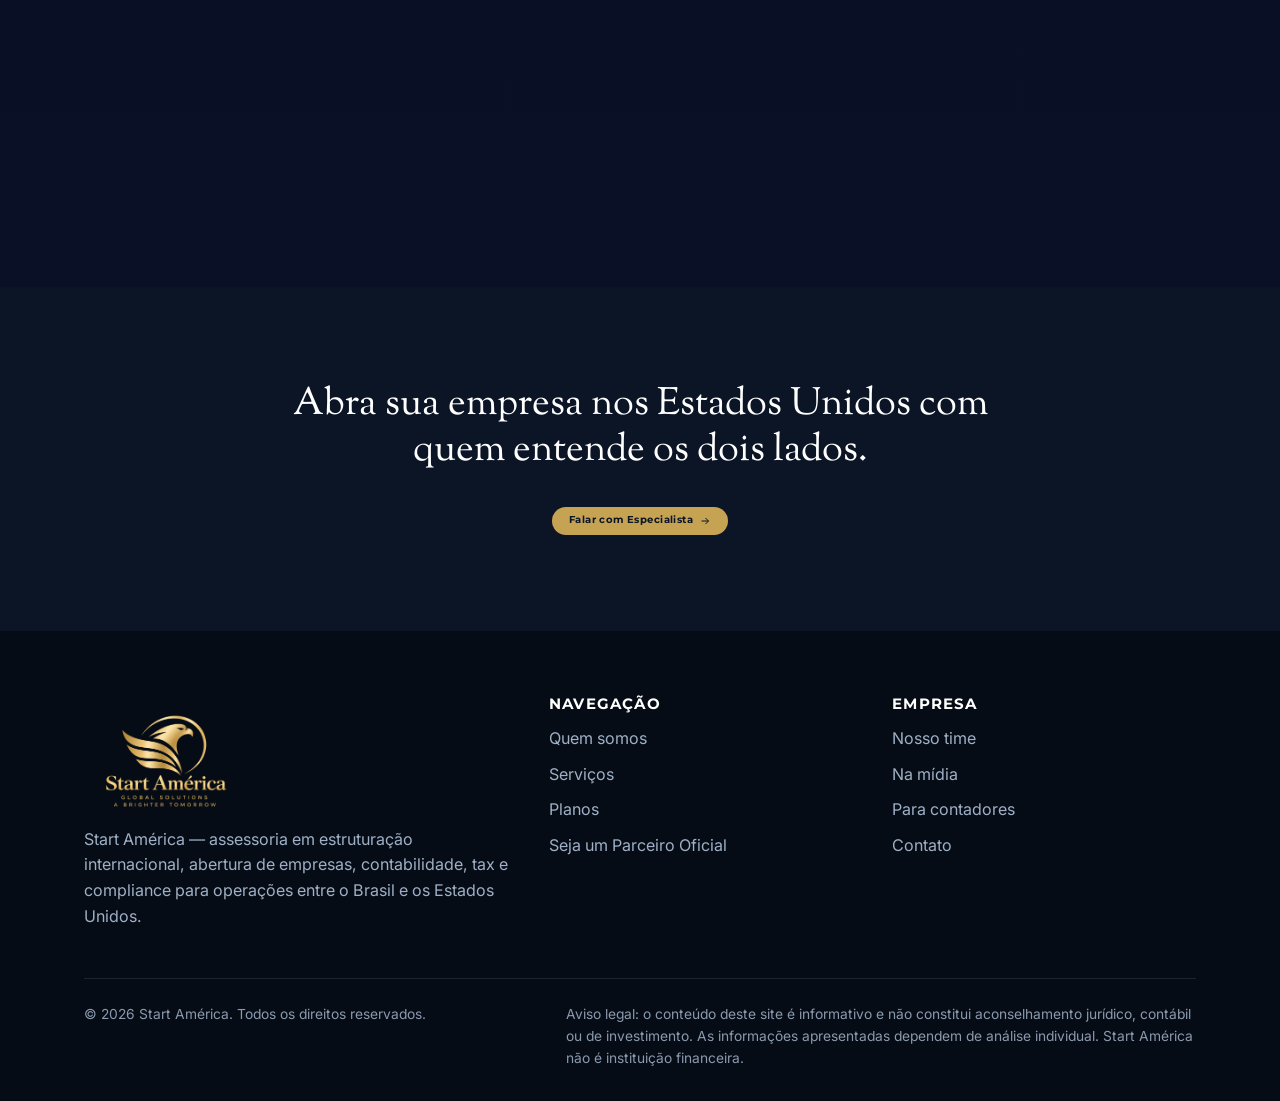
==== commit 79cb5c0c: "Adiciona contexto tributario na calculadora e separa pagina de parceiros" ====
--- a/index.html
+++ b/index.html
@@ -17,7 +17,7 @@
   <link rel="preconnect" href="https://fonts.gstatic.com" crossorigin />
   <link href="https://fonts.googleapis.com/css2?family=Montserrat:wght@500;600;700;800&family=Inter:wght@400;500;600;700&family=Geist:wght@400;500&family=Sorts+Mill+Goudy:ital@0;1&display=swap" rel="stylesheet" />
 
-  <link rel="stylesheet" href="assets/css/styles.css?v=20260916d" />
+  <link rel="stylesheet" href="assets/css/styles.css?v=20260918a" />
 </head>
 <body>
   <a class="skip-link" href="#conteudo">Pular para o conteúdo</a>
@@ -36,7 +36,7 @@
           <li><a href="#quem-somos" data-i18n="nav.about">Quem somos</a></li>
           <li><a href="#servicos" data-i18n="nav.services">Serviços</a></li>
           <li><a href="#planos" data-i18n="nav.plans">Planos</a></li>
-          <li><a href="#parceiro-form" data-i18n="nav.partner">Seja um Parceiro Oficial</a></li>
+          <li><a href="seja-parceiro.html" data-i18n="nav.partner">Seja um Parceiro Oficial</a></li>
         </ul>
         <div class="mobile-actions">
           <label class="sr-only" for="lang-mobile">Idioma</label>
@@ -458,6 +458,51 @@
             </div>
           </div>
         </div>
+
+        <div class="tax-calc__context reveal">
+          <div class="tax-calc__context-head">
+            <h3 class="h3">Por que esse impacto acontece</h3>
+            <p class="lead">
+              O Brasil tem uma das cargas tributárias mais complexas do mundo, com dezenas de
+              tributos federais, estaduais e municipais cobrados sobre renda, consumo e
+              patrimônio. A Reforma Tributária (CBS + IBS) está reorganizando essa cobrança
+              sobre bens e serviços, e o split payment passa a reter parte do imposto já no
+              momento do pagamento — mudando o fluxo de caixa de quem vende no Brasil. O
+              Impostômetro, projeto do IBPT, acompanha essa arrecadação em tempo real e usa a
+              métrica "Dias Trabalhados para Pagar Impostos" para mostrar o peso disso no dia a
+              dia de quem empreende no país.
+            </p>
+          </div>
+
+          <div class="tax-calc__taxes">
+            <p class="tax-calc__taxes-label">Principais tributos aplicados no Brasil</p>
+            <div class="tax-calc__tax-grid">
+              <div class="tax-calc__tax-group">
+                <span class="tag">Federais</span>
+                <p>IRPJ, CSLL, PIS, COFINS, IPI, IOF</p>
+              </div>
+              <div class="tax-calc__tax-group">
+                <span class="tag">Estaduais</span>
+                <p>ICMS, IPVA, ITCMD</p>
+              </div>
+              <div class="tax-calc__tax-group">
+                <span class="tag">Municipais</span>
+                <p>ISS, IPTU, ITBI</p>
+              </div>
+              <div class="tax-calc__tax-group">
+                <span class="tag">Reforma tributária</span>
+                <p>CBS, IBS, Split Payment</p>
+              </div>
+            </div>
+          </div>
+
+          <p class="tax-calc__sources">
+            Fontes:
+            <a href="https://impostometro.org/estados/" target="_blank" rel="noopener">Impostômetro — arrecadação por estado</a>,
+            <a href="https://impostometro.com.br/" target="_blank" rel="noopener">Impostômetro Brasil</a> e
+            <a href="https://www.gov.br/receitafederal/pt-br/assuntos/orientacao-tributaria/tributos" target="_blank" rel="noopener">Receita Federal — Orientação Tributária</a>.
+          </p>
+        </div>
       </div>
     </section>
 
@@ -672,7 +717,7 @@
               <strong>Indique a Start América ou faça parcerias de estruturação internacional</strong>
               mantendo o compliance no Brasil em perfeita harmonia e ganhe até 30% de comissão recorrente.
             </p>
-            <a class="btn btn--gold" href="#parceiro-form">
+            <a class="btn btn--gold" href="seja-parceiro.html#parceiro-form">
               Quero me tornar um Parceiro Oficial
               <svg class="btn__icon" viewBox="0 0 24 24" fill="none" stroke="currentColor" stroke-width="2" aria-hidden="true"><path d="M5 12h14M13 6l6 6-6 6"/></svg>
             </a>
@@ -680,288 +725,6 @@
           <div class="partner-banner__seal reveal">
             <img src="assets/img/accountants-right.png" alt="Selo Parceiro Oficial Start América"
                  width="280" height="280" />
-          </div>
-        </div>
-      </div>
-    </section>
-
-    <!-- ============ 11. FLUXO DE PARCERIA ============ -->
-    <section class="section bg-white" id="fluxo">
-      <div class="container">
-        <div class="section__head section__head--center reveal">
-          <span class="eyebrow eyebrow--pill">Fluxo de parceria</span>
-          <h2 class="h2">Entenda como funciona o fluxo de parceria do início ao fim</h2>
-        </div>
-        <div class="flow">
-          <div class="flow__step reveal">
-            <p class="flow__step-name">Clientes</p>
-            <span class="tag">Busca abertura de empresa</span>
-            <p>Empresas ou pessoas que buscam abertura de empresa nos Estados Unidos, segurança patrimonial, estratégia tributária, compra de imóvel estrangeiro e abertura de novos negócios nos Estados Unidos, investimento dolarizado.</p>
-          </div>
-          <div class="flow__connector" aria-hidden="true">
-            <svg viewBox="0 0 24 32" fill="currentColor"><path d="M4 3l16 13L4 29z"/></svg>
-          </div>
-          <div class="flow__step reveal">
-            <p class="flow__step-name">Parceiro Oficial</p>
-            <span class="tag">Indicação e venda</span>
-            <p>Escritórios de contabilidade, Advocacias e imobiliárias e/ou corretores que atendem ou possuem conexão direta com clientes que buscam a abertura de empresas nos Estados Unidos e conseguem fazer a ponte para conectar o cliente ao projeto da Start América.</p>
-          </div>
-          <div class="flow__connector" aria-hidden="true">
-            <svg viewBox="0 0 24 32" fill="currentColor"><path d="M4 3l16 13L4 29z"/></svg>
-          </div>
-          <div class="flow__step reveal">
-            <p class="flow__step-name">Start América</p>
-            <span class="tag">Atendimento e operação</span>
-            <p>Todo operacional como abertura de empresa, contas bancárias, formulários e impostos anuais e estaduais, endereço virtual, entre outros serviços de compliance tributário.</p>
-          </div>
-        </div>
-        <div class="section-cta">
-          <a class="btn btn--gold" href="#parceiro-form">Quero ser um Parceiro Oficial
-            <svg class="btn__icon" viewBox="0 0 24 24" fill="none" stroke="currentColor" stroke-width="2" aria-hidden="true"><path d="M5 12h14M13 6l6 6-6 6"/></svg>
-          </a>
-        </div>
-      </div>
-    </section>
-
-    <!-- ============ 12. PROPOSTA PARA CONTADORES ============ -->
-    <section class="section bg-navy" id="contadores">
-      <div class="container container--wide">
-        <div class="section__head section__head--center reveal">
-          <h2 class="h2">O seu mercado mudou e sabemos <span class="text-gold">exatamente o que seu cliente precisa</span></h2>
-        </div>
-        <div class="accountant-grid">
-          <div class="reveal">
-            <img class="accountant__img" src="assets/img/parceiros-foto.jpg" alt="Aperto de mão entre dois profissionais em escritório" width="520" height="640" loading="lazy" />
-          </div>
-          <div class="accountant-blocks reveal">
-            <div class="accountant-block">
-              <h3>O que você está <span class="text-gold">enfrentando</span></h3>
-              <ul>
-                <li>Reforma tributária e split payment mudando a rotina inteira do escritório.</li>
-                <li>Cliente perguntando sobre empresa no exterior — e ele sem resposta.</li>
-                <li>Honorário achatado e concorrência por preço na contabilidade tradicional.</li>
-                <li>Risco de perder a carteira para quem oferece mais do que guia e balancete.</li>
-              </ul>
-            </div>
-            <div class="accountant-block">
-              <h3>O que você <span class="text-gold">passa a oferecer</span></h3>
-              <ul>
-                <li>Estratégia tributária internacional com especialistas.</li>
-                <li>Compliance e blindagem jurídica que o escritório do lado não tem.</li>
-                <li>Assessoria jurídica e tributária de apoio, sem contratar ninguém.</li>
-              </ul>
-            </div>
-            <div class="accountant-block">
-              <h3>O que <span class="text-gold">você ganha</span></h3>
-              <ul>
-                <li>Seja um parceiro Start América e ganhe até 30% de comissão recorrente enquanto o cliente ficar.</li>
-                <li><strong>Cross-sell:</strong> Oportunidade de novos serviços e produtos para seu cliente.</li>
-                <li><strong>Diferencial competitivo:</strong> posicionamento de escritório consultivo, não de escritório de guia.</li>
-                <li><strong>Zero custo operacional</strong>, a execução é toda nossa.</li>
-              </ul>
-            </div>
-          </div>
-        </div>
-        <div class="section-cta">
-          <a class="btn btn--gold" href="#parceiro-form">Quero me tornar um Parceiro Oficial
-            <svg class="btn__icon" viewBox="0 0 24 24" fill="none" stroke="currentColor" stroke-width="2" aria-hidden="true"><path d="M5 12h14M13 6l6 6-6 6"/></svg>
-          </a>
-        </div>
-      </div>
-    </section>
-
-    <!-- ============ 13. BENEFÍCIOS DOS PARCEIROS ============ -->
-    <section class="section bg-white" id="niveis">
-      <div class="container">
-        <div class="section__head section__head--center reveal">
-          <h2 class="h2">Confira os benefícios exclusivos que preparamos para nossos parceiros</h2>
-        </div>
-        <div class="tier-grid">
-          <article class="tier reveal">
-            <p class="tier__name">Bronze</p>
-            <p class="tier__pct">10%</p>
-            <p class="tier__cycle">Recorrente</p>
-            <p class="tier__role">Indica</p>
-            <ul class="tier__list">
-              <li><svg viewBox="0 0 24 24" fill="none" stroke="currentColor" stroke-width="2" aria-hidden="true"><path d="M20 6L9 17l-5-5"/></svg> Repassa o contato ou agenda com o SDR</li>
-              <li><svg viewBox="0 0 24 24" fill="none" stroke="currentColor" stroke-width="2" aria-hidden="true"><path d="M20 6L9 17l-5-5"/></svg> Nós qualificamos, vendemos e entregamos</li>
-              <li><svg viewBox="0 0 24 24" fill="none" stroke="currentColor" stroke-width="2" aria-hidden="true"><path d="M20 6L9 17l-5-5"/></svg> Material e link com o nome dele</li>
-            </ul>
-            <a class="btn btn--gold tier__cta" href="#parceiro-form" data-partner-preset="indicar">Indicação Bronze <svg class="btn__icon" viewBox="0 0 24 24" fill="none" stroke="currentColor" stroke-width="2" aria-hidden="true"><path d="M5 12h14M13 6l6 6-6 6"/></svg></a>
-          </article>
-          <article class="tier reveal">
-            <p class="tier__name">Prata</p>
-            <p class="tier__pct">15%</p>
-            <p class="tier__cycle">Recorrente</p>
-            <p class="tier__role">Agenda e apoia a negociação</p>
-            <ul class="tier__list">
-              <li><svg viewBox="0 0 24 24" fill="none" stroke="currentColor" stroke-width="2" aria-hidden="true"><path d="M20 6L9 17l-5-5"/></svg> Participa da reunião com o closer</li>
-              <li><svg viewBox="0 0 24 24" fill="none" stroke="currentColor" stroke-width="2" aria-hidden="true"><path d="M20 6L9 17l-5-5"/></svg> Ajuda a destravar objeção</li>
-              <li><svg viewBox="0 0 24 24" fill="none" stroke="currentColor" stroke-width="2" aria-hidden="true"><path d="M20 6L9 17l-5-5"/></svg> Treinamento de vendas e leads da região dele</li>
-            </ul>
-            <a class="btn btn--gold tier__cta" href="#parceiro-form" data-partner-preset="indicar">Indicação Prata <svg class="btn__icon" viewBox="0 0 24 24" fill="none" stroke="currentColor" stroke-width="2" aria-hidden="true"><path d="M5 12h14M13 6l6 6-6 6"/></svg></a>
-          </article>
-          <article class="tier reveal">
-            <p class="tier__name">Ouro</p>
-            <p class="tier__pct">30%</p>
-            <p class="tier__cycle">Recorrente</p>
-            <p class="tier__role">Conduz a venda</p>
-            <ul class="tier__list">
-              <li><svg viewBox="0 0 24 24" fill="none" stroke="currentColor" stroke-width="2" aria-hidden="true"><path d="M20 6L9 17l-5-5"/></svg> Conduz a venda até o onboarding</li>
-              <li><svg viewBox="0 0 24 24" fill="none" stroke="currentColor" stroke-width="2" aria-hidden="true"><path d="M20 6L9 17l-5-5"/></svg> Portal white label com a marca dele</li>
-            </ul>
-            <a class="btn btn--gold tier__cta" href="#parceiro-form" data-partner-preset="parceiro">Seja um Parceiro Oficial <svg class="btn__icon" viewBox="0 0 24 24" fill="none" stroke="currentColor" stroke-width="2" aria-hidden="true"><path d="M5 12h14M13 6l6 6-6 6"/></svg></a>
-          </article>
-          <article class="tier reveal">
-            <p class="tier__name">Diamante</p>
-            <p class="tier__pct tier__pct--text">Negociado</p>
-            <p class="tier__cycle">Condição própria</p>
-            <p class="tier__role">Representa a praça</p>
-            <ul class="tier__list">
-              <li><svg viewBox="0 0 24 24" fill="none" stroke="currentColor" stroke-width="2" aria-hidden="true"><path d="M20 6L9 17l-5-5"/></svg> Exclusividade territorial por contrato</li>
-              <li><svg viewBox="0 0 24 24" fill="none" stroke="currentColor" stroke-width="2" aria-hidden="true"><path d="M20 6L9 17l-5-5"/></svg> Condição comercial acima de 30%, por volume</li>
-              <li><svg viewBox="0 0 24 24" fill="none" stroke="currentColor" stroke-width="2" aria-hidden="true"><path d="M20 6L9 17l-5-5"/></svg> Coapresenta os eventos da praça</li>
-            </ul>
-            <a class="btn btn--gold tier__cta" href="#parceiro-form" data-partner-preset="parceiro">Falar com consultor <svg class="btn__icon" viewBox="0 0 24 24" fill="none" stroke="currentColor" stroke-width="2" aria-hidden="true"><path d="M5 12h14M13 6l6 6-6 6"/></svg></a>
-          </article>
-        </div>
-        <div class="tier-cta-row">
-          <a class="btn btn--gold" href="#parceiro-form" data-partner-preset="indicar">Indicação Bronze <svg class="btn__icon" viewBox="0 0 24 24" fill="none" stroke="currentColor" stroke-width="2" aria-hidden="true"><path d="M5 12h14M13 6l6 6-6 6"/></svg></a>
-          <a class="btn btn--gold" href="#parceiro-form" data-partner-preset="indicar">Indicação Prata <svg class="btn__icon" viewBox="0 0 24 24" fill="none" stroke="currentColor" stroke-width="2" aria-hidden="true"><path d="M5 12h14M13 6l6 6-6 6"/></svg></a>
-          <a class="btn btn--gold" href="#parceiro-form" data-partner-preset="parceiro">Seja um Parceiro Oficial <svg class="btn__icon" viewBox="0 0 24 24" fill="none" stroke="currentColor" stroke-width="2" aria-hidden="true"><path d="M5 12h14M13 6l6 6-6 6"/></svg></a>
-          <a class="btn btn--gold" href="#parceiro-form" data-partner-preset="parceiro">Falar com consultor <svg class="btn__icon" viewBox="0 0 24 24" fill="none" stroke="currentColor" stroke-width="2" aria-hidden="true"><path d="M5 12h14M13 6l6 6-6 6"/></svg></a>
-        </div>
-      </div>
-    </section>
-
-    <!-- ============ 13b. FORMULÁRIO SEJA PARCEIRO / INDIQUE ============ -->
-    <section class="section bg-white" id="parceiro-form">
-      <div class="container">
-        <div class="form-card partner-form" data-partner-form>
-          <div class="partner-form__head">
-            <h2 class="h2">Seja um Parceiro Start América</h2>
-            <p class="lead" style="color:#c8d2e2">
-              Escolha como você quer participar: torne-se um Parceiro Oficial ou apenas
-              indique um cliente para a Start América.
-            </p>
-            <div class="tax-calc__toggle partner-form__toggle" role="group" aria-label="Tipo de participação">
-              <button type="button" class="tax-calc__toggle-btn is-active" data-partner-mode="parceiro">Quero me tornar um parceiro</button>
-              <button type="button" class="tax-calc__toggle-btn" data-partner-mode="indicar">Quero indicar um cliente</button>
-            </div>
-          </div>
-
-          <form class="form-grid" id="partner-form-fields" novalidate action="#" method="post">
-            <div class="field">
-              <label for="pf-nome">Seu nome completo <span class="req" aria-hidden="true">*</span></label>
-              <input type="text" id="pf-nome" name="nome" autocomplete="name" required placeholder="Seu nome" />
-              <span class="error-text" data-error-for="pf-nome"></span>
-            </div>
-            <div class="field">
-              <label for="pf-email">Seu e-mail <span class="req" aria-hidden="true">*</span></label>
-              <input type="email" id="pf-email" name="email" autocomplete="email" inputmode="email" required placeholder="voce@empresa.com" />
-              <span class="error-text" data-error-for="pf-email"></span>
-            </div>
-            <div class="field">
-              <label for="pf-telefone">Telefone / WhatsApp <span class="req" aria-hidden="true">*</span></label>
-              <input type="tel" id="pf-telefone" name="telefone" autocomplete="tel" inputmode="tel" required placeholder="+55 (11) 90000-0000" />
-              <span class="error-text" data-error-for="pf-telefone"></span>
-            </div>
-
-            <div class="field" data-partner-field="parceiro">
-              <label for="pf-empresa">Escritório / Empresa</label>
-              <input type="text" id="pf-empresa" name="empresa" autocomplete="organization" placeholder="Nome do escritório" />
-            </div>
-            <div class="field" data-partner-field="parceiro">
-              <label for="pf-tipo">Tipo de parceria</label>
-              <select id="pf-tipo" name="tipo">
-                <option value="" selected>Selecione</option>
-                <option value="contador">Escritório de contabilidade</option>
-                <option value="advogado">Advocacia</option>
-                <option value="imobiliaria">Imobiliária / corretor</option>
-                <option value="outro">Outro</option>
-              </select>
-            </div>
-
-            <div class="field field--full" data-partner-field="indicar" hidden>
-              <label for="pf-ind-nome">Nome do indicado <span class="req" aria-hidden="true">*</span></label>
-              <input type="text" id="pf-ind-nome" name="indicado_nome" placeholder="Nome de quem você está indicando" />
-              <span class="error-text" data-error-for="pf-ind-nome"></span>
-            </div>
-            <div class="field" data-partner-field="indicar" hidden>
-              <label for="pf-ind-email">E-mail do indicado</label>
-              <input type="email" id="pf-ind-email" name="indicado_email" placeholder="indicado@empresa.com" />
-            </div>
-            <div class="field" data-partner-field="indicar" hidden>
-              <label for="pf-ind-telefone">Telefone do indicado</label>
-              <input type="tel" id="pf-ind-telefone" name="indicado_telefone" placeholder="+55 (11) 90000-0000" />
-            </div>
-
-            <div class="field field--full">
-              <label for="pf-mensagem">Mensagem</label>
-              <textarea id="pf-mensagem" name="mensagem" rows="3" placeholder="Conte um pouco mais (opcional)"></textarea>
-            </div>
-
-            <div class="form-actions">
-              <button class="btn btn--gold" type="submit" id="partner-form-submit">
-                <span class="btn__label" data-partner-submit-label>Quero me tornar um Parceiro Oficial</span>
-              </button>
-              <p class="form-status" id="partner-form-status" role="status" aria-live="polite"></p>
-            </div>
-          </form>
-        </div>
-      </div>
-    </section>
-
-    <!-- ============ 14. FAQ ============ -->
-    <section class="section bg-navy-deep" id="faq">
-      <div class="container container--wide">
-        <div class="section__head section__head--center reveal">
-          <h2 class="h2">Perguntas Frequentes</h2>
-        </div>
-        <div class="faq" data-faq>
-          <div class="faq__item">
-            <h3>
-              <button class="faq__trigger" type="button" aria-expanded="false" aria-controls="faq-p1" id="faq-t1">
-                Preciso de cidadania ou green card para abrir empresa nos Estados Unidos?
-                <svg class="chev" viewBox="0 0 24 24" fill="none" stroke="currentColor" stroke-width="2" aria-hidden="true"><path d="M6 9l6 6 6-6"/></svg>
-              </button>
-            </h3>
-            <div class="faq__panel" id="faq-p1" role="region" aria-labelledby="faq-t1" hidden>
-              <div><p>Não. Estrangeiros não residentes podem ser sócios de uma LLC ou Corporation. O que definimos com você é a estrutura, o estado de registro e as obrigações fiscais que passam a existir nos dois países.</p></div>
-            </div>
-          </div>
-          <div class="faq__item">
-            <h3>
-              <button class="faq__trigger" type="button" aria-expanded="false" aria-controls="faq-p2" id="faq-t2">
-                Qual a diferença entre LLC e Corporation?
-                <svg class="chev" viewBox="0 0 24 24" fill="none" stroke="currentColor" stroke-width="2" aria-hidden="true"><path d="M6 9l6 6 6-6"/></svg>
-              </button>
-            </h3>
-            <div class="faq__panel" id="faq-p2" role="region" aria-labelledby="faq-t2" hidden>
-              <div><p>A LLC costuma ser mais simples e vantajosa para quem presta serviços, com menos burocracia e tributação repassada aos sócios. A Corporation faz mais sentido para quem pretende captar investidores ou emitir ações. Avaliamos seu cenário e indicamos a estrutura mais adequada.</p></div>
-            </div>
-          </div>
-          <div class="faq__item">
-            <h3>
-              <button class="faq__trigger" type="button" aria-expanded="false" aria-controls="faq-p3" id="faq-t3">
-                Qual é o prazo de abertura da empresa?
-                <svg class="chev" viewBox="0 0 24 24" fill="none" stroke="currentColor" stroke-width="2" aria-hidden="true"><path d="M6 9l6 6 6-6"/></svg>
-              </button>
-            </h3>
-            <div class="faq__panel" id="faq-p3" role="region" aria-labelledby="faq-t3" hidden>
-              <div><p>Na maioria dos estados, a constituição sai em cerca de 5 dias úteis. EIN e conta bancária dependem de análise dos órgãos e das instituições, e acompanhamos cada etapa com você.</p></div>
-            </div>
-          </div>
-          <div class="faq__item">
-            <h3>
-              <button class="faq__trigger" type="button" aria-expanded="false" aria-controls="faq-p4" id="faq-t4">
-                Vocês ajudam a abrir conta bancária nos Estados Unidos?
-                <svg class="chev" viewBox="0 0 24 24" fill="none" stroke="currentColor" stroke-width="2" aria-hidden="true"><path d="M6 9l6 6 6-6"/></svg>
-              </button>
-            </h3>
-            <div class="faq__panel" id="faq-p4" role="region" aria-labelledby="faq-t4" hidden>
-              <div><p>Sim. Fazemos a intermediação para abertura de conta bancária assim que a empresa é constituída, além de orientar sobre gateways de pagamento e remessas entre o Brasil e os Estados Unidos.</p></div>
-            </div>
           </div>
         </div>
       </div>
@@ -1000,7 +763,7 @@
             <li><a href="#quem-somos">Quem somos</a></li>
             <li><a href="#servicos">Serviços</a></li>
             <li><a href="#planos">Planos</a></li>
-            <li><a href="#parceiro-form">Seja um Parceiro Oficial</a></li>
+            <li><a href="seja-parceiro.html#parceiro-form">Seja um Parceiro Oficial</a></li>
           </ul>
         </div>
 
@@ -1010,7 +773,7 @@
           <ul>
             <li><a href="#equipe">Nosso time</a></li>
             <li><a href="#midia">Na mídia</a></li>
-            <li><a href="#contadores">Para contadores</a></li>
+            <li><a href="seja-parceiro.html#contadores">Para contadores</a></li>
             <li><a href="#contato">Contato</a></li>
           </ul>
         </div>
@@ -1063,7 +826,7 @@
     </div>
   </div>
 
-  <script src="assets/js/i18n.js?v=20260916d" defer></script>
-  <script src="assets/js/main.js?v=20260916d" defer></script>
+  <script src="assets/js/i18n.js?v=20260918a" defer></script>
+  <script src="assets/js/main.js?v=20260918a" defer></script>
 </body>
 </html>
--- a/assets/css/styles.css
+++ b/assets/css/styles.css
@@ -1456,6 +1456,51 @@
 }
 .tax-calc__reset svg { width: 14px; height: 14px; flex: none; }
 .tax-calc__reset:hover { color: var(--gold-alt); }
+
+.tax-calc__context {
+  margin-top: clamp(40px, 6vw, 64px);
+  padding: clamp(24px, 3vw, 32px);
+  border-radius: var(--radius);
+  background: var(--white-soft);
+  border: 1px solid var(--gray-100);
+}
+.tax-calc__context-head { margin-bottom: 24px; }
+.tax-calc__context-head .h3 { color: var(--heading); margin-bottom: 10px; }
+.tax-calc__context-head .lead { max-width: 82ch; }
+
+.tax-calc__taxes-label {
+  font-family: var(--font-display);
+  font-weight: 700;
+  font-size: 13.8px;
+  letter-spacing: 0.04em;
+  text-transform: uppercase;
+  color: var(--gold-alt);
+  margin-bottom: 14px;
+}
+.tax-calc__tax-grid {
+  display: grid;
+  grid-template-columns: repeat(4, minmax(0, 1fr));
+  gap: 16px;
+}
+.tax-calc__tax-group {
+  background: var(--white);
+  border: 1px solid var(--gray-100);
+  border-radius: var(--radius-sm);
+  padding: 14px 16px;
+}
+.tax-calc__tax-group .tag { margin-bottom: 8px; }
+.tax-calc__tax-group p { font-size: 14.4px; color: var(--gray-600); line-height: 1.5; }
+
+.tax-calc__sources {
+  margin-top: 24px;
+  padding-top: 20px;
+  border-top: 1px solid var(--gray-100);
+  font-size: 13px;
+  color: var(--gray-400);
+  line-height: 1.6;
+}
+.tax-calc__sources a { color: var(--gold-alt); text-decoration: underline; text-underline-offset: 2px; }
+.tax-calc__sources a:hover { color: var(--gold); }
 
 /* ---------- 21c. Formulário Seja Parceiro / Indique ---------- */
 .partner-form__head { margin-bottom: var(--stack-gap); display: flex; flex-direction: column; gap: 16px; }
@@ -1563,6 +1608,7 @@
   .hero__grid { grid-template-columns: 1fr; gap: 40px; }
   .accountant-grid { grid-template-columns: 1fr; gap: 36px; }
   .tax-calc { grid-template-columns: 1fr; gap: 32px; }
+  .tax-calc__tax-grid { grid-template-columns: repeat(2, 1fr); }
 
   .location-carousel__slide { flex-basis: calc((100% - 24px) / 2); }
 
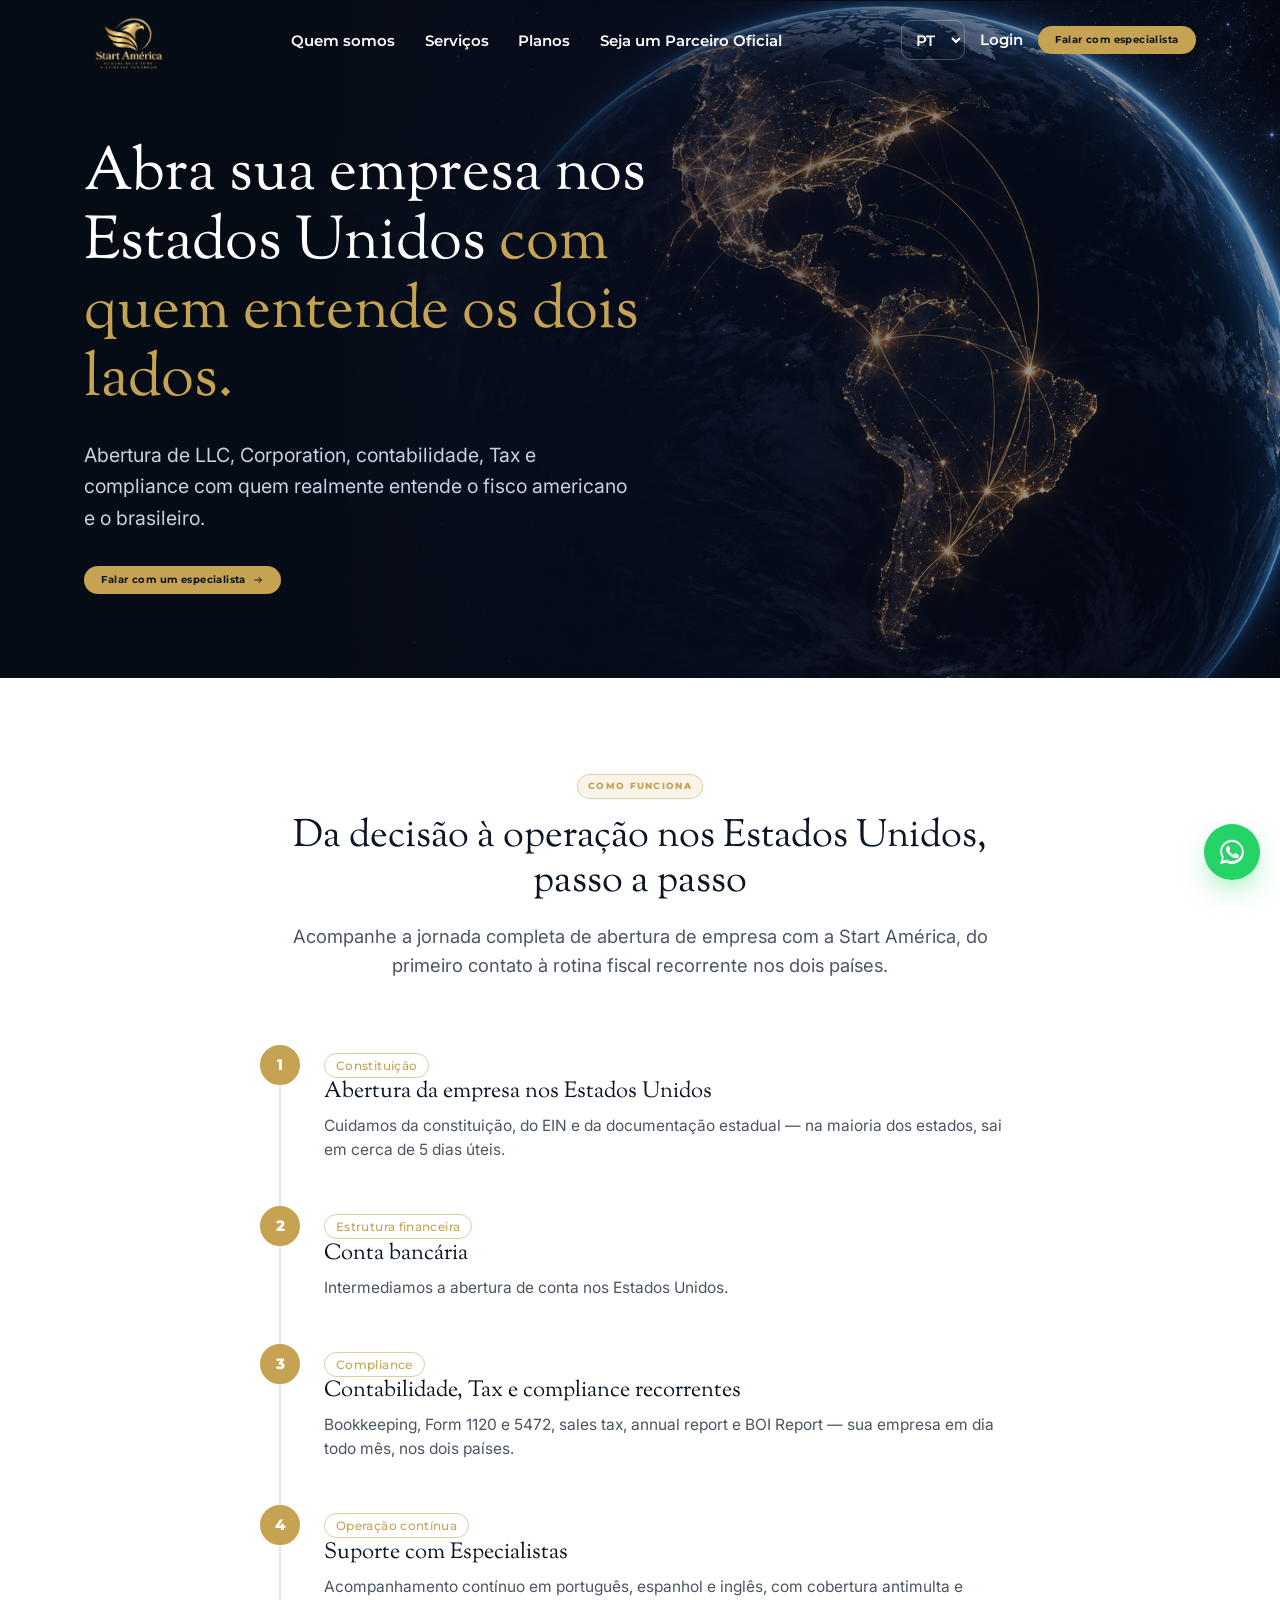
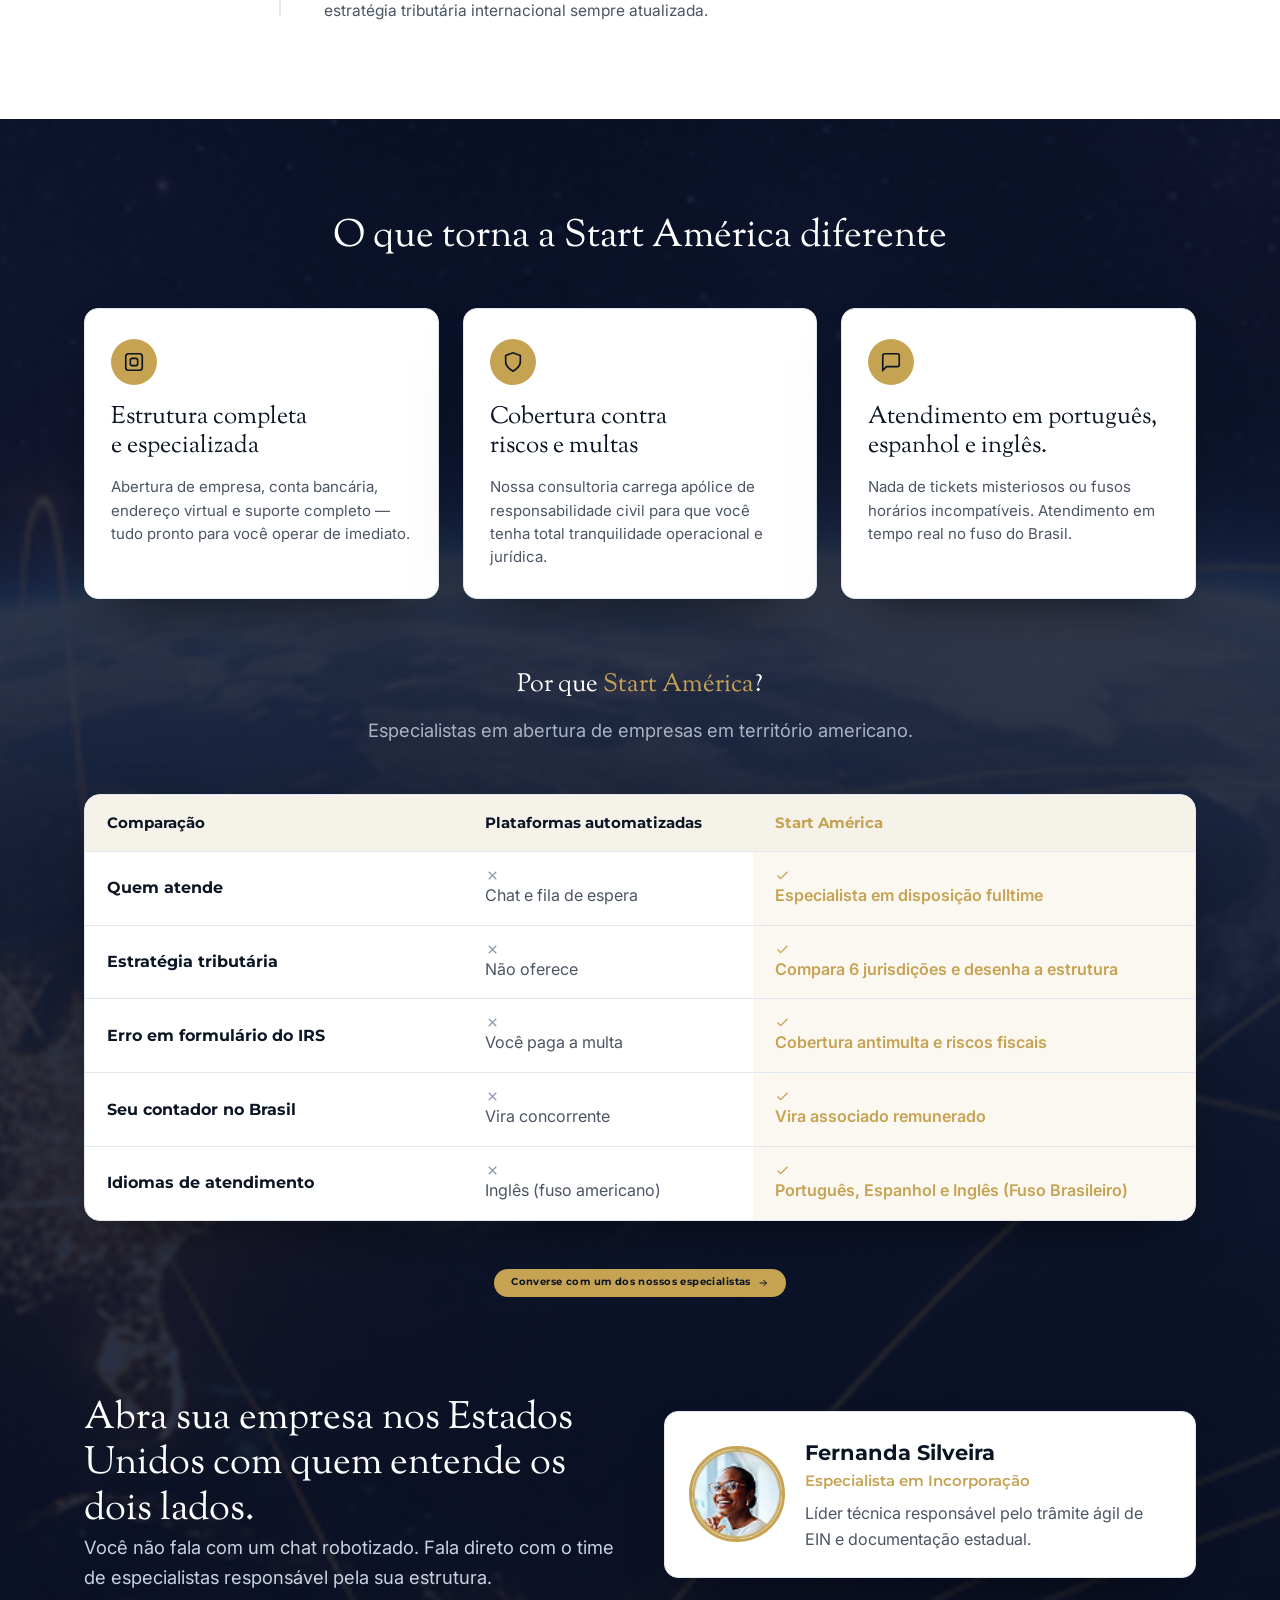
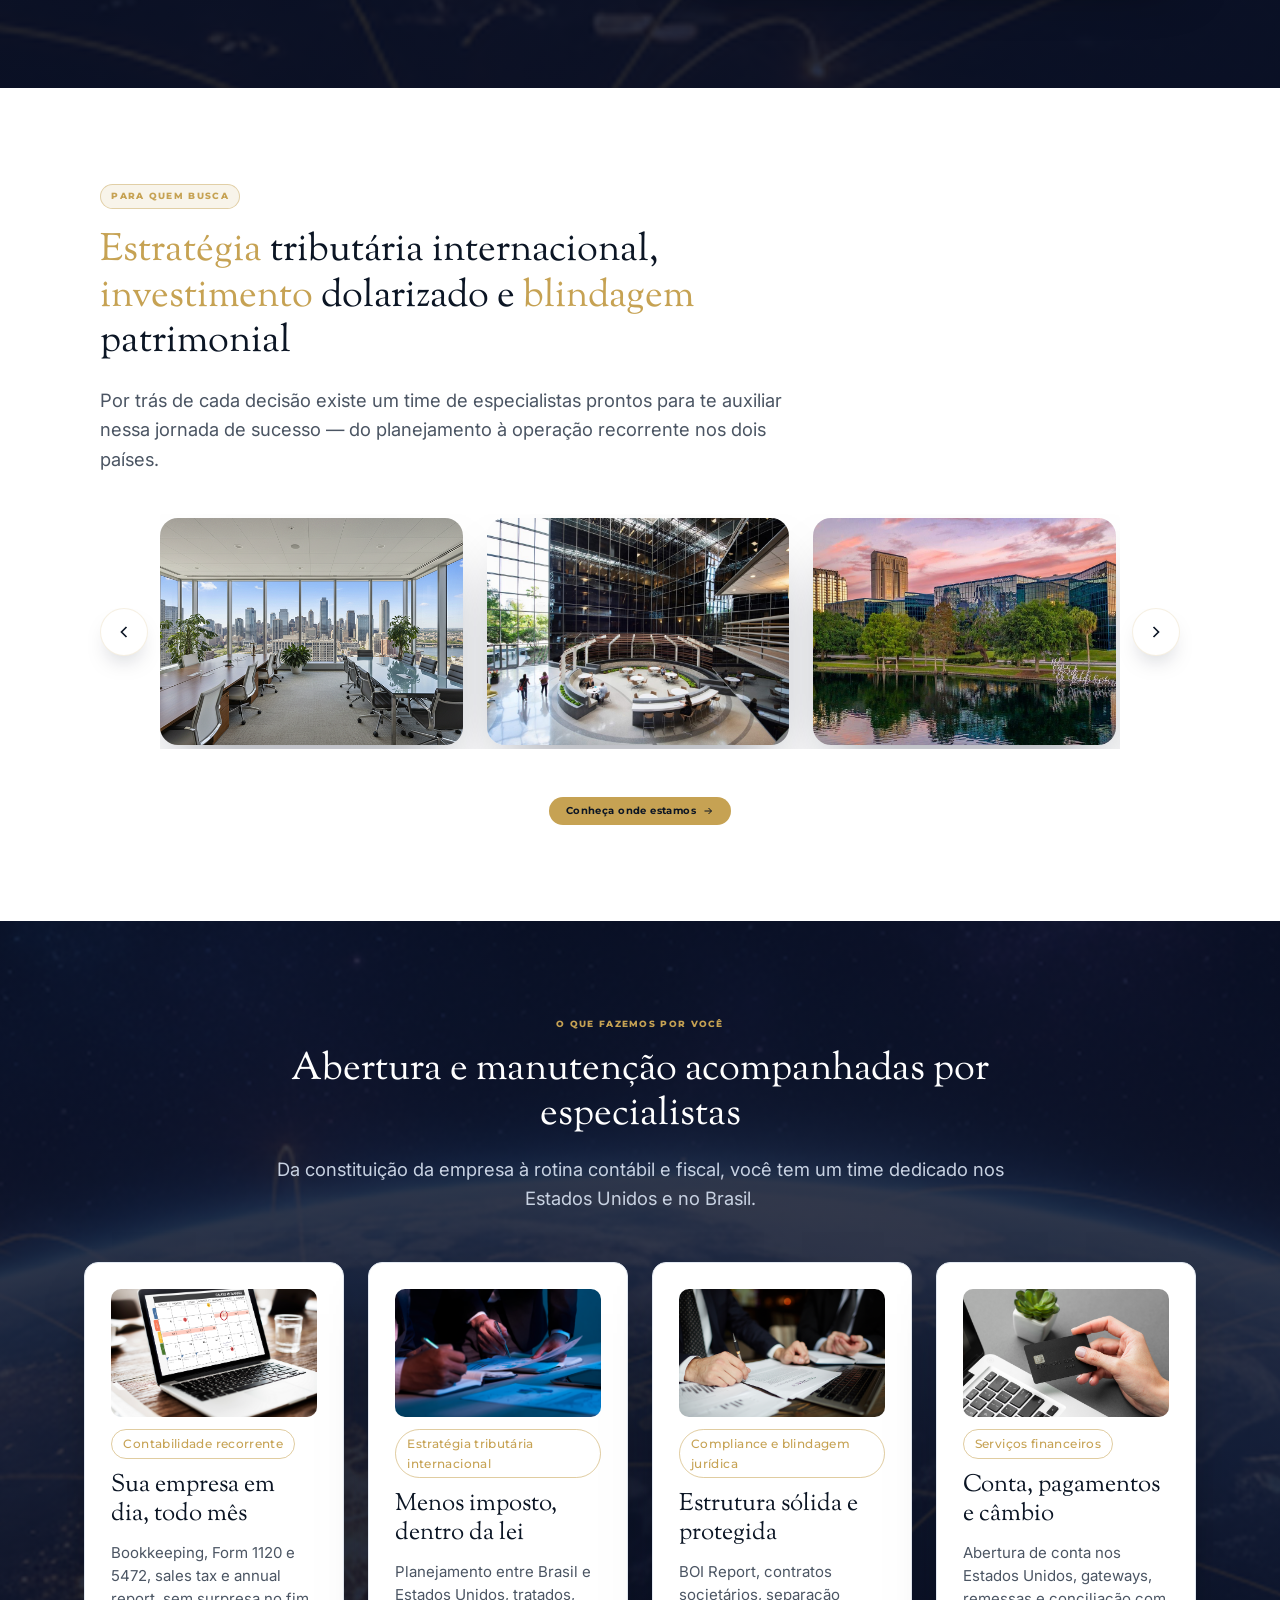
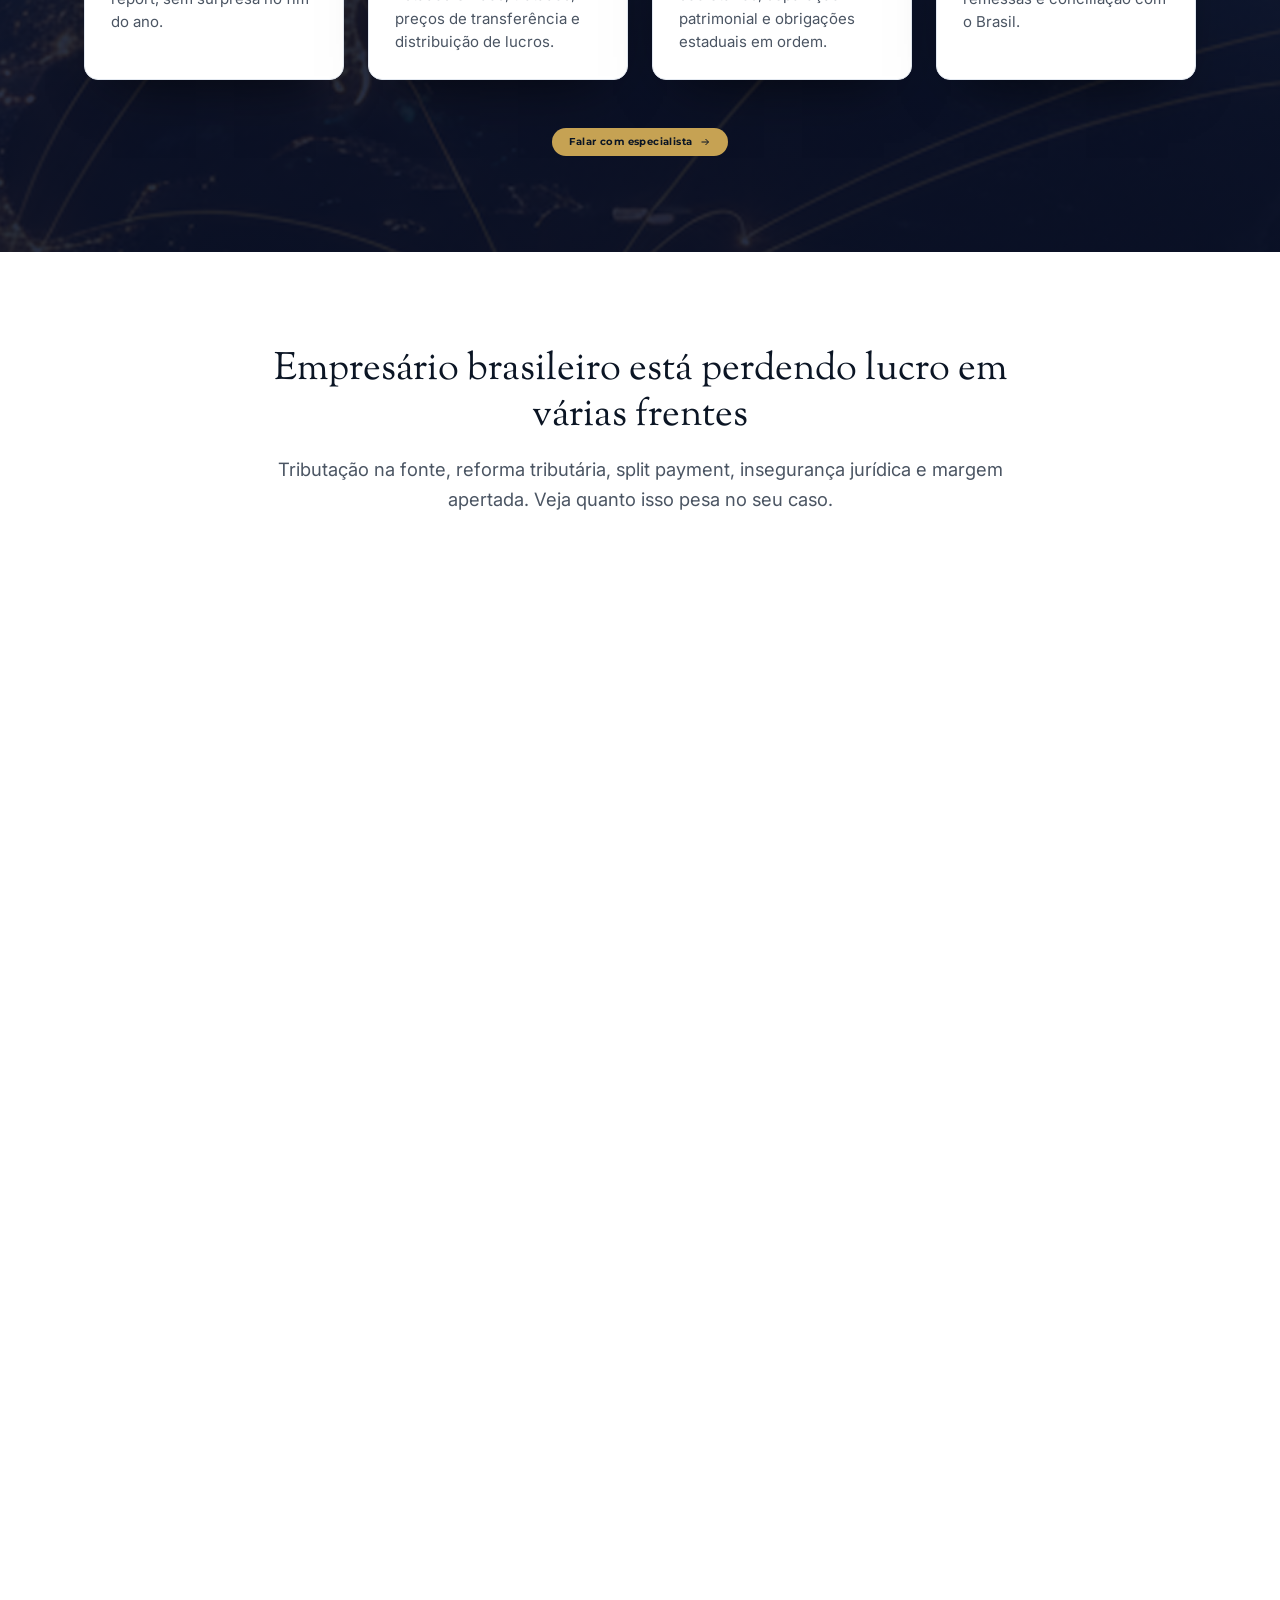
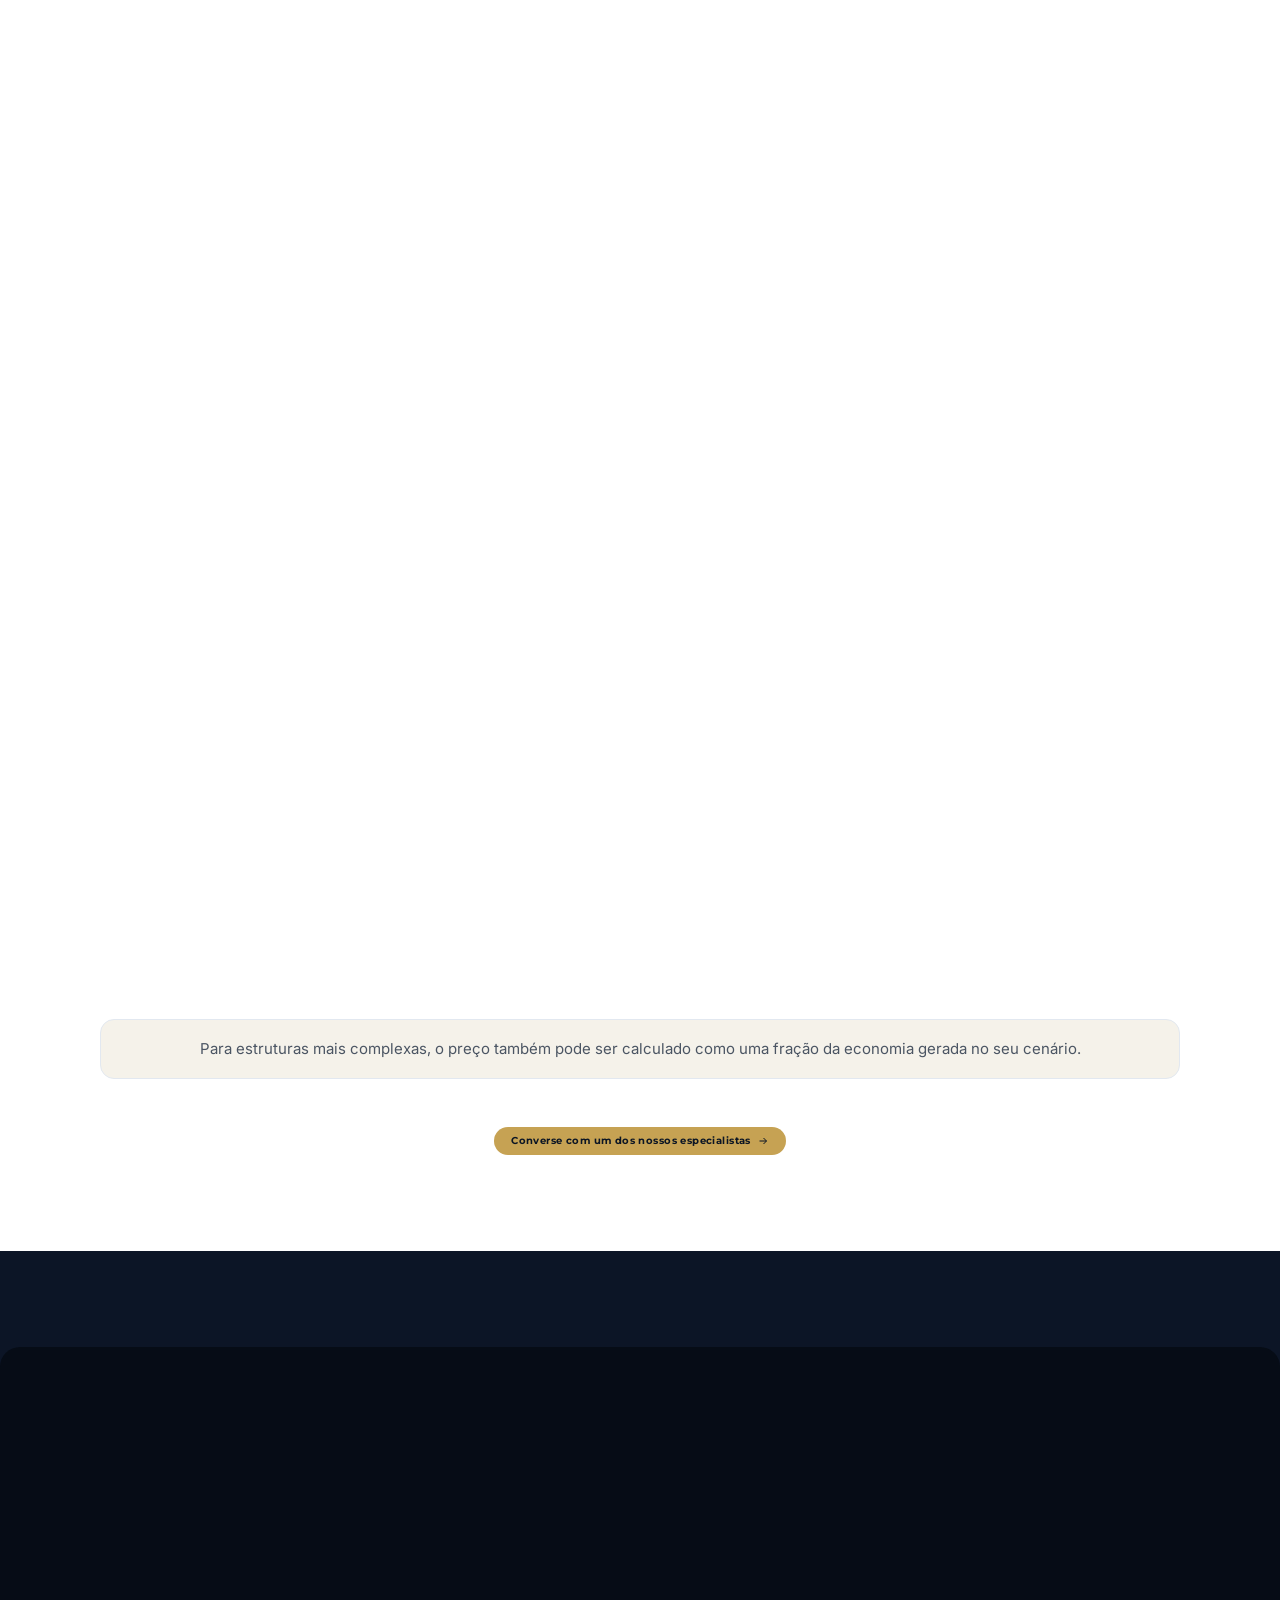
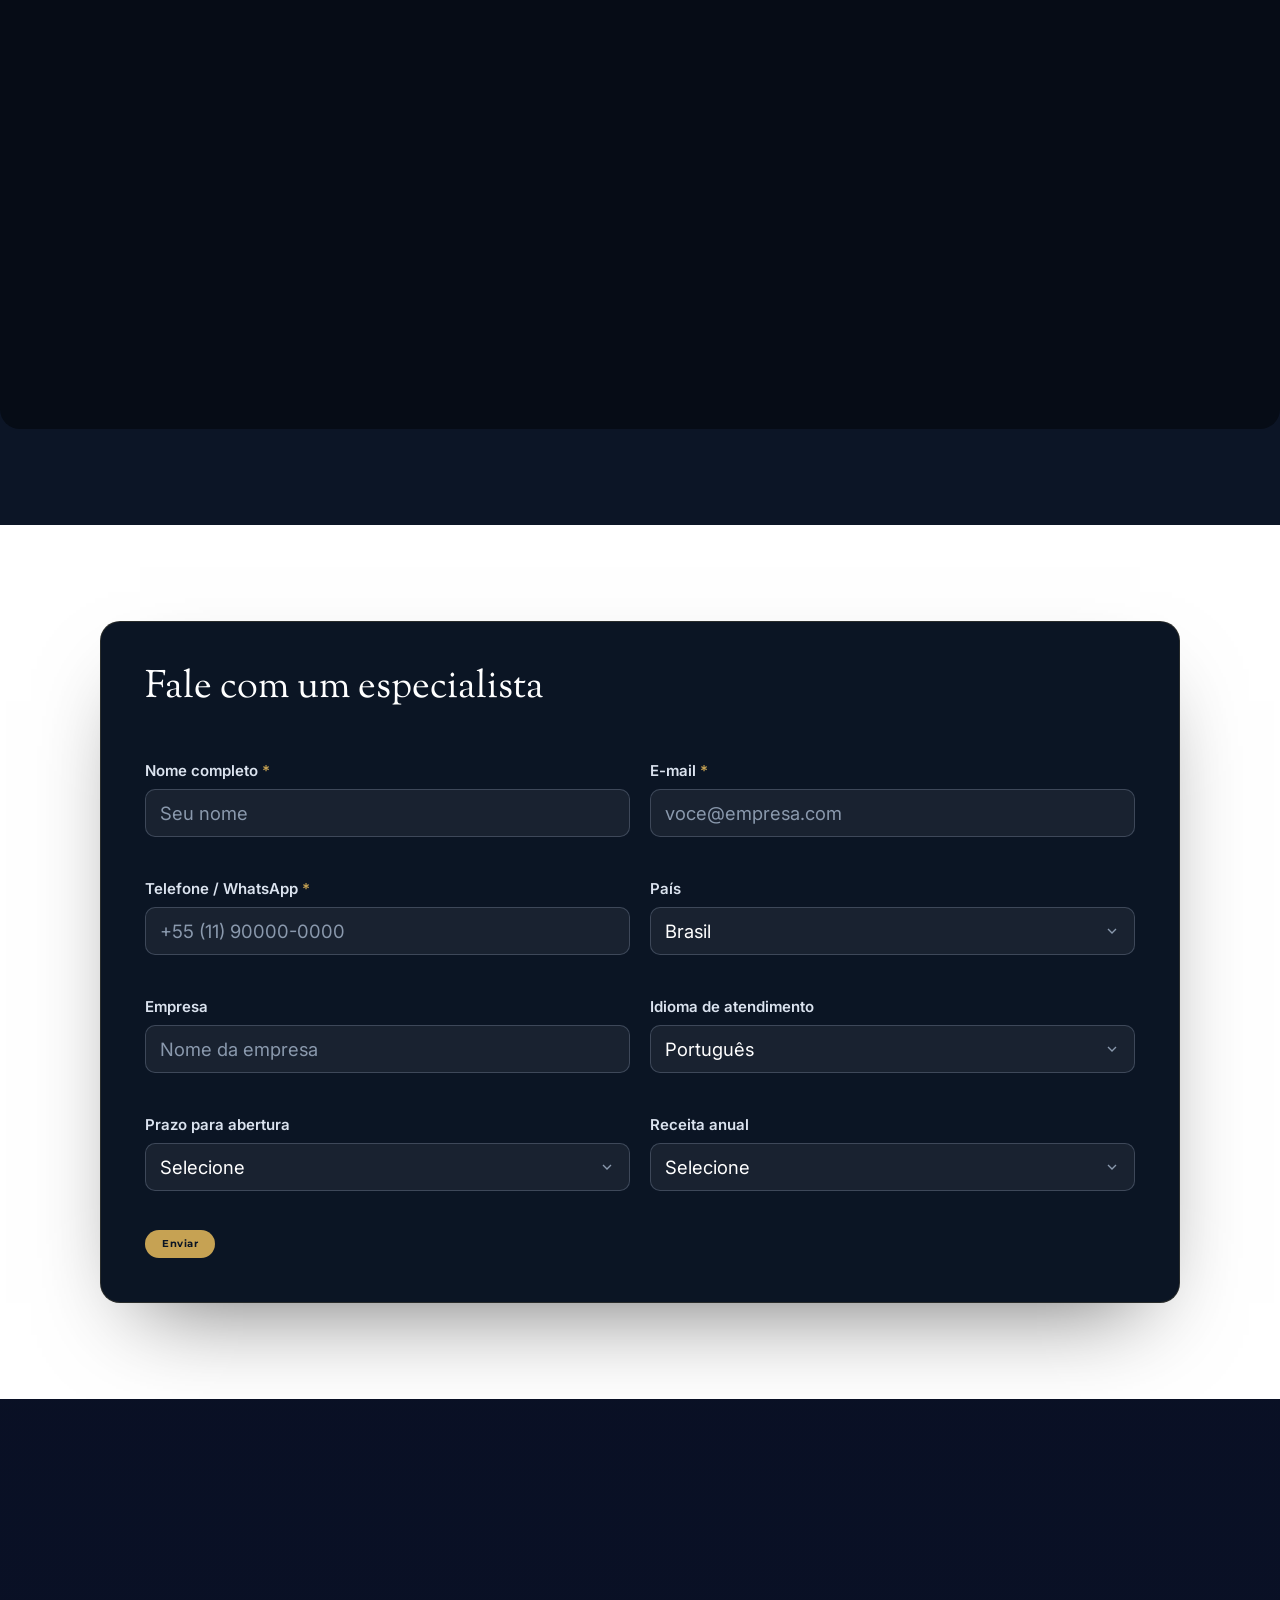
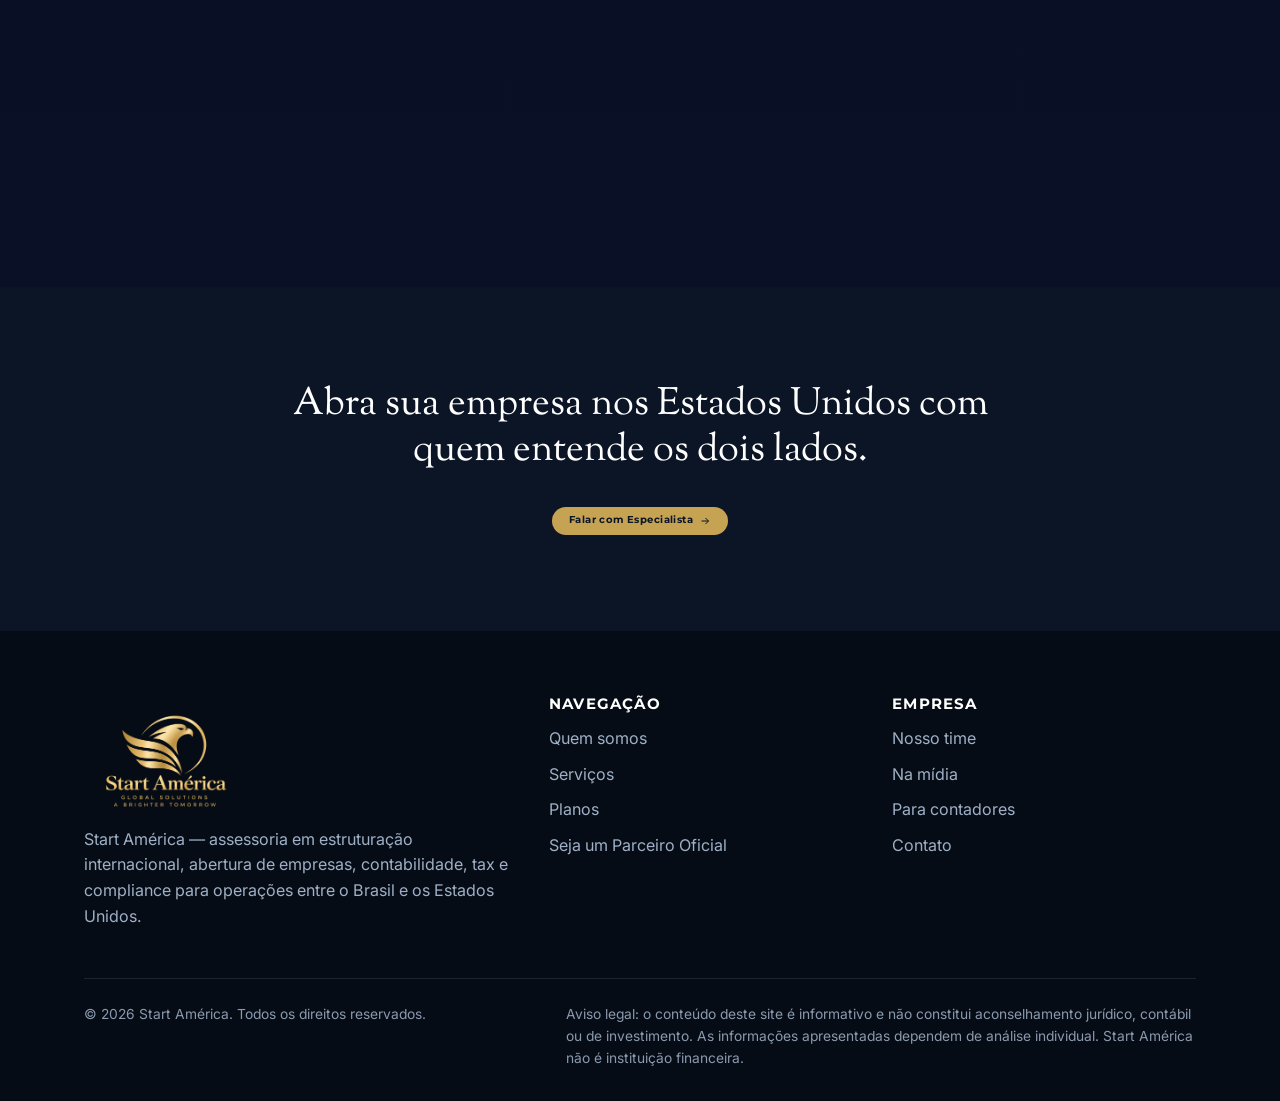
==== commit 1492ff95: "Calculadora: nova tela de resultado com carga BR, estrutura EUA, projecao otimizada e economia estim" ====
--- a/index.html
+++ b/index.html
@@ -17,7 +17,7 @@
   <link rel="preconnect" href="https://fonts.gstatic.com" crossorigin />
   <link href="https://fonts.googleapis.com/css2?family=Montserrat:wght@500;600;700;800&family=Inter:wght@400;500;600;700&family=Geist:wght@400;500&family=Sorts+Mill+Goudy:ital@0;1&display=swap" rel="stylesheet" />
 
-  <link rel="stylesheet" href="assets/css/styles.css?v=20260918a" />
+  <link rel="stylesheet" href="assets/css/styles.css?v=20260918b" />
 </head>
 <body>
   <a class="skip-link" href="#conteudo">Pular para o conteúdo</a>
@@ -445,8 +445,48 @@
             </div>
 
             <div class="tax-calc__result" data-tax-calc-result hidden>
-              <span class="tax-calc__result-tag">Estimativa de Impacto</span>
-              <p class="tax-calc__result-value">Impacto estimado: <strong data-result-value>R$ 0 / ano</strong></p>
+              <div class="tax-calc__result-header">
+                <span class="tax-calc__result-tag">Faturamento anual no BR</span>
+                <p class="tax-calc__result-amount" data-result-faturamento>R$ 0,00</p>
+              </div>
+
+              <div class="tax-calc__gauges">
+                <div class="tax-calc__gauge">
+                  <div class="tax-calc__gauge-row">
+                    <span>Carga tributária BR</span>
+                    <span class="tax-calc__gauge-value" data-gauge-br-value>0%</span>
+                  </div>
+                  <div class="tax-calc__gauge-bar"><span class="tax-calc__gauge-fill tax-calc__gauge-fill--br" data-gauge-br-fill></span></div>
+                  <p class="tax-calc__gauge-breakdown" data-gauge-br-breakdown></p>
+                </div>
+
+                <div class="tax-calc__gauge">
+                  <div class="tax-calc__gauge-row">
+                    <span>Estrutura fiscal EUA</span>
+                    <span class="tax-calc__gauge-value" data-gauge-eua-value>0%</span>
+                  </div>
+                  <div class="tax-calc__gauge-bar"><span class="tax-calc__gauge-fill tax-calc__gauge-fill--eua" data-gauge-eua-fill></span></div>
+                </div>
+
+                <div class="tax-calc__gauge">
+                  <div class="tax-calc__gauge-row">
+                    <span>Projeção otimizada</span>
+                    <span class="tax-calc__gauge-value" data-gauge-otim-value>0%</span>
+                  </div>
+                  <div class="tax-calc__gauge-bar"><span class="tax-calc__gauge-fill tax-calc__gauge-fill--otim" data-gauge-otim-fill></span></div>
+                </div>
+              </div>
+
+              <div class="tax-calc__suggestion">
+                <span class="tax-calc__suggestion-label">Estado sugerido</span>
+                <p class="tax-calc__suggestion-value" data-result-estado>Delaware · LLC</p>
+              </div>
+
+              <div class="tax-calc__savings">
+                <span>Economia anual estimada</span>
+                <strong data-result-savings>+ US$ 0</strong>
+              </div>
+
               <p class="tax-calc__result-note">
                 Estimativa indicativa. Valide com análise técnica de IBS, CBS, créditos e split payment.
               </p>
@@ -826,7 +866,7 @@
     </div>
   </div>
 
-  <script src="assets/js/i18n.js?v=20260918a" defer></script>
-  <script src="assets/js/main.js?v=20260918a" defer></script>
+  <script src="assets/js/i18n.js?v=20260918b" defer></script>
+  <script src="assets/js/main.js?v=20260918b" defer></script>
 </body>
 </html>
--- a/assets/css/styles.css
+++ b/assets/css/styles.css
@@ -1439,6 +1439,63 @@
 .tax-calc__result-tag { font-family: var(--font-display); font-weight: 800; font-size: 11.5px; letter-spacing: 0.1em; text-transform: uppercase; color: var(--gold-alt); }
 .tax-calc__result-value { font-family: var(--font-display); font-weight: 700; font-size: 19.6px; color: var(--heading); }
 .tax-calc__result-note { font-size: 13.8px; color: var(--gray-600); line-height: 1.5; }
+
+.tax-calc__result-header { display: flex; flex-direction: column; gap: 4px; }
+.tax-calc__result-amount { font-family: var(--font-display); font-weight: 800; font-size: 23px; color: var(--heading); }
+
+.tax-calc__gauges { display: flex; flex-direction: column; gap: 16px; }
+.tax-calc__gauge-row {
+  display: flex;
+  align-items: center;
+  justify-content: space-between;
+  font-family: var(--font-display);
+  font-weight: 600;
+  font-size: 13.8px;
+  color: var(--gray-600);
+}
+.tax-calc__gauge-value { font-weight: 800; color: var(--heading); }
+.tax-calc__gauge-bar {
+  height: 8px;
+  border-radius: var(--radius-pill);
+  background: var(--gray-100);
+  margin-top: 6px;
+  overflow: hidden;
+}
+.tax-calc__gauge-fill { display: block; height: 100%; width: 0%; border-radius: inherit; transition: width 500ms ease; }
+.tax-calc__gauge-fill--br { background: var(--red); }
+.tax-calc__gauge-fill--eua { background: var(--gold); }
+.tax-calc__gauge-fill--otim { background: var(--green); }
+.tax-calc__gauge-breakdown { margin-top: 8px; font-size: 12.1px; color: var(--gray-400); line-height: 1.55; }
+
+.tax-calc__suggestion {
+  padding: 14px 16px;
+  border-radius: var(--radius-sm);
+  background: var(--white);
+  border: 1px solid var(--gray-100);
+}
+.tax-calc__suggestion-label {
+  display: block;
+  font-family: var(--font-display);
+  font-weight: 700;
+  font-size: 11.5px;
+  letter-spacing: 0.06em;
+  text-transform: uppercase;
+  color: var(--gray-400);
+  margin-bottom: 4px;
+}
+.tax-calc__suggestion-value { font-family: var(--font-title); font-size: 19.6px; color: var(--heading); }
+
+.tax-calc__savings {
+  display: flex;
+  align-items: center;
+  justify-content: space-between;
+  gap: 12px;
+  padding-top: 14px;
+  border-top: 1px solid var(--gray-100);
+  font-size: 14.4px;
+  color: var(--gray-600);
+}
+.tax-calc__savings strong { font-family: var(--font-display); font-weight: 800; font-size: 20.7px; color: #0f9d6b; }
 .tax-calc__reset {
   display: inline-flex;
   align-items: center;
